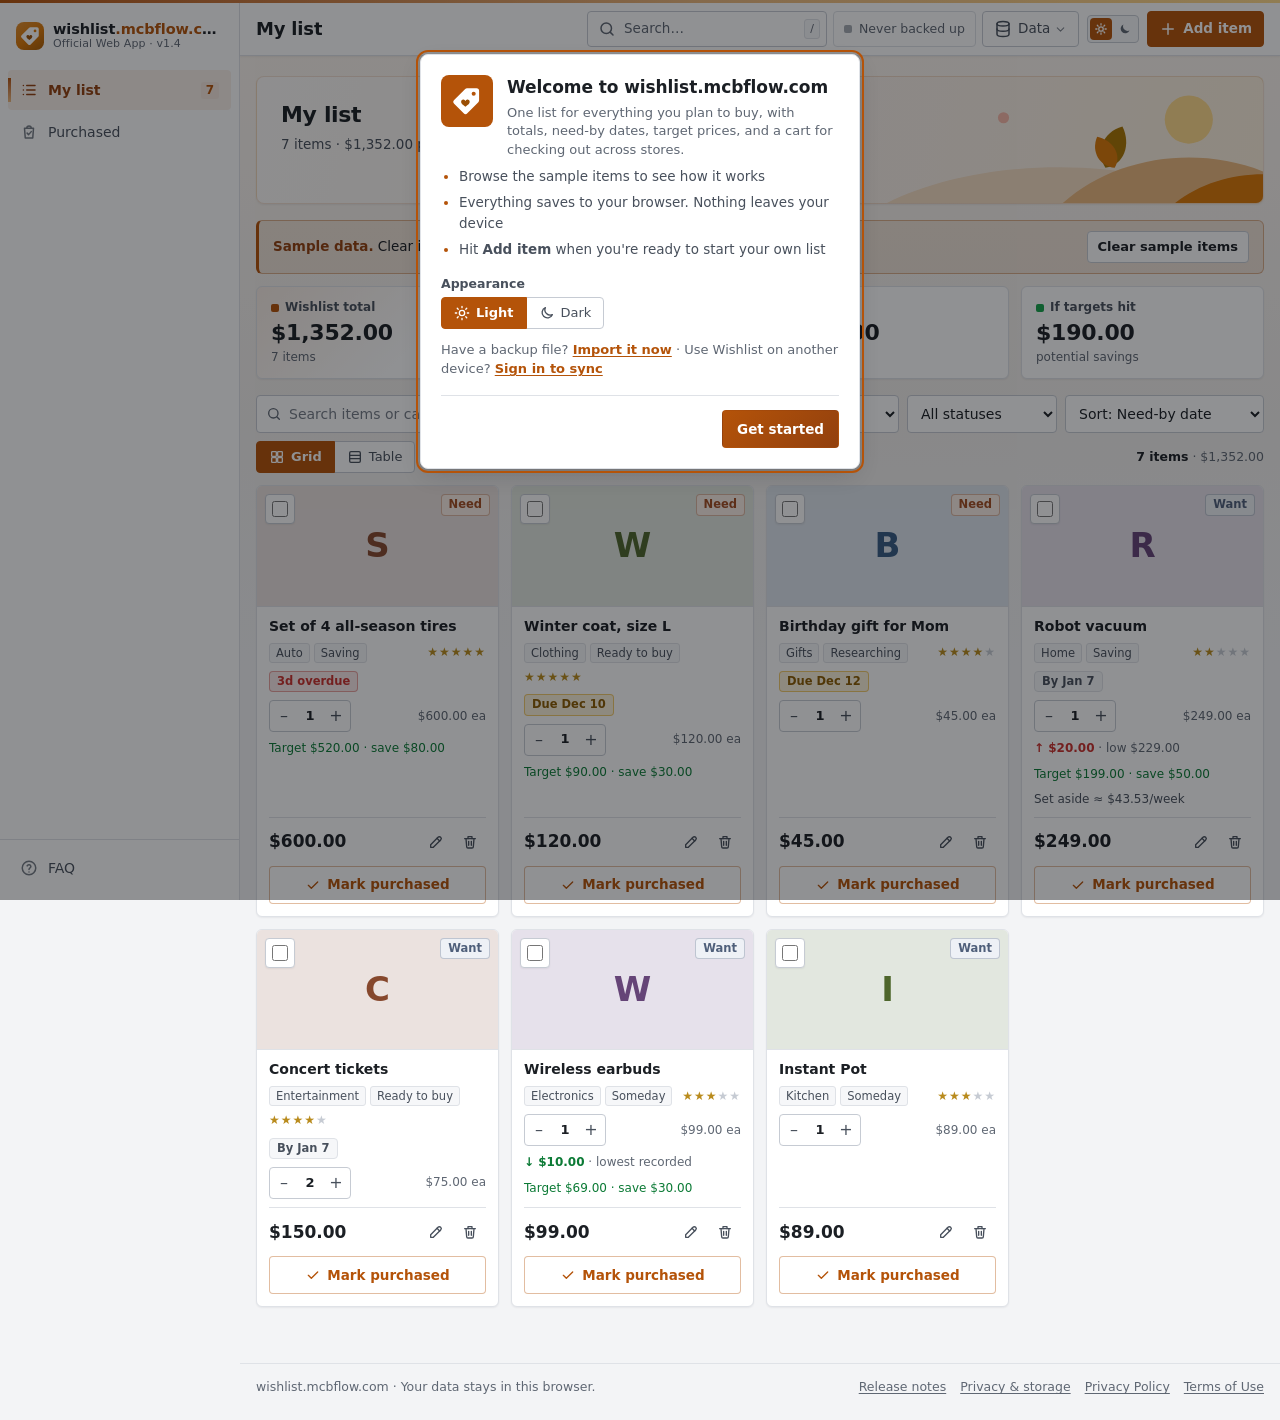
==== index.html @ 067685ab "Add files via upload" ====
<!DOCTYPE html>
<html lang="en" data-theme="light" data-app-short="Wishlist" data-app-domain="wishlist.mcbflow.com">
<head>
<meta charset="UTF-8">
<meta name="viewport" content="width=device-width, initial-scale=1.0, viewport-fit=cover">
<meta http-equiv="Content-Security-Policy" content="default-src 'none'; style-src 'self' 'unsafe-inline'; img-src 'self' data: blob:; script-src 'self' 'unsafe-inline'; base-uri 'none'; form-action 'none'; connect-src https://rxvcjdwmvxhwbdwncfhj.supabase.co; manifest-src 'self'; worker-src 'self';">
<title>Wishlist | My list</title>
<meta name="description" content="Free wishlist and shopping planner. Track needs and wants, target prices and need-by dates. No account, and your list stays in your browser.">
<link rel="canonical" href="https://wishlist.mcbflow.com/">
<meta property="og:type" content="website">
<meta property="og:site_name" content="wishlist.mcbflow.com">
<meta property="og:title" content="wishlist.mcbflow.com: free wishlist and shopping planner">
<meta property="og:description" content="Plan what you buy. Track needs and wants, target prices and need-by dates, then check out across stores. No account, and your list stays in your browser.">
<meta property="og:url" content="https://wishlist.mcbflow.com/">
<meta property="og:image" content="https://wishlist.mcbflow.com/og-image.png">
<meta property="og:image:width" content="1200">
<meta property="og:image:height" content="630">
<meta property="og:image:alt" content="wishlist.mcbflow.com: a wishlist and shopping planner that keeps your list in your browser">
<meta name="twitter:card" content="summary_large_image">
<meta name="twitter:title" content="wishlist.mcbflow.com: free wishlist and shopping planner">
<meta name="twitter:description" content="Track needs and wants, target prices and need-by dates. No account, and your list stays in your browser.">
<meta name="twitter:image" content="https://wishlist.mcbflow.com/og-image.png">
<link rel="manifest" href="manifest.json">
<link rel="icon" href="favicon.svg" type="image/svg+xml">
<link rel="icon" href="favicon.ico" sizes="any">
<link rel="apple-touch-icon" href="apple-touch-icon.png">
<meta name="theme-color" content="#d97706">
<meta name="application-name" content="Wishlist">
<meta name="apple-mobile-web-app-title" content="Wishlist">
<meta name="mobile-web-app-capable" content="yes">
<meta name="apple-mobile-web-app-capable" content="yes">
<script type="application/ld+json">
{"@context":"https://schema.org","@type":"WebApplication","name":"wishlist.mcbflow.com","alternateName":"Wishlist","url":"https://wishlist.mcbflow.com/","description":"Free wishlist and shopping planner. Track needs and wants, target prices and need-by dates. No account, and your list stays in your browser.","applicationCategory":"ShoppingApplication","operatingSystem":"Any (runs in a web browser)","browserRequirements":"Requires JavaScript","isAccessibleForFree":true,"offers":{"@type":"Offer","price":"0","priceCurrency":"USD"},"author":{"@type":"Person","name":"Matthew Broyer","url":"https://matthewbroyer.com/"}}
</script>
<script>
(function(){
  var t = null;
  try{ t = localStorage.getItem('wishlist.theme'); }catch(e){}
  document.documentElement.setAttribute('data-theme', t === 'dark' ? 'dark' : 'light');
})();
</script>
<style>
/* ---- theme: MB Suite "Utility" v1 tokens + Wishlist accent (Amber) ----
   --brand #D97706 is the app color (logo, icons, theme-color, art, share card, OG).
   --accent is the UI color for text/buttons. In light mode it's one step deeper (#B45309)
   because white on #D97706 is only 3.2:1; #B45309 is 5.0:1 (WCAG AA). */
:root{
  color-scheme:light;
  --font:"Segoe UI Variable Text","Segoe UI",system-ui,-apple-system,BlinkMacSystemFont,Roboto,"Helvetica Neue",Arial,sans-serif;
  --mono:ui-monospace,"Cascadia Mono",Consolas,"SF Mono",Menlo,monospace;
  --r:6px; --r-sm:4px; --r-lg:8px; --ctl:38px; --ctl-sm:32px; --ease:120ms ease;
  --fs-xs:11.5px; --fs-sm:12.5px; --fs:14px; --fs-h2:22px; --sp-4:16px;
  --page-max:1280px; --gutter:16px; --scrim:rgba(10,12,16,.45);
  --bg:#f3f4f6; --surface:#ffffff; --surface-2:#f6f7f9; --surface-3:#eceef2; --ink:#1b1f24; --ink-2:#48505c; --muted:#5f6773;
  --grid:rgba(20,24,31,.07); --axis:rgba(20,24,31,.24); --border:#dfe2e7; --border-strong:#c6cbd3;
  --brand:#D97706;
  --accent:#b45309; --accent-hover:#92400e; --accent-ink:#ffffff; --accent-soft:rgba(180,83,9,.09); --accent-line:rgba(180,83,9,.38);
  --accent-grad:var(--accent); --accent-2:#f59e0b;
  --s1:#d97706; --s2:#3b6ea8; --s3:#f0b35e; --s4:#6b7684; --s5:#e87ba4; --s6:#008300; --s7:#4a3aa7; --s8:#e34948;
  --seq-track:#e6e9ee; --seq-fill:var(--accent); --done-fill:var(--good);
  --good:#16a34a; --good-ink:#0b7a35; --warn:#e5a100; --warn-ink:#8a5a00; --serious:#ec835a; --crit:#c9302c;
  --shadow:0 1px 2px rgba(20,24,31,.06);
  --shadow-pop:0 8px 24px -6px rgba(20,24,31,.22),0 1px 3px rgba(20,24,31,.08);
  --mesh1:transparent; --mesh2:transparent; --glowp:0%;
  --area-top:.14; --area-bot:0; --bar-bot:1; --hover-band:rgba(20,24,31,.045);
  --need:#a24d22; --need-soft:#fbeee6; --want:#4f5f7a; --want-soft:#eef1f6; --star:#b98b1d; --toast-link:#fbbf24;
}
@media (prefers-color-scheme:dark){
  :root:where(:not([data-theme="light"])){
    color-scheme:dark;
    --bg:#16181c; --surface:#1e2126; --surface-2:#25292f; --surface-3:#2d3238; --ink:#e9ecf0; --ink-2:#b4bbc5; --muted:#8e97a3;
    --grid:rgba(255,255,255,.07); --axis:rgba(255,255,255,.2); --border:#30353c; --border-strong:#434a53;
    --accent:#f59e0b; --accent-hover:#fbbf24; --accent-ink:#1a1000; --accent-soft:rgba(245,158,11,.13); --accent-line:rgba(245,158,11,.45);
    --accent-grad:var(--accent); --accent-2:#fbbf24;
    --s1:#f59e0b; --s2:#6ea0d8; --s3:#fcd98a; --s4:#8a94a1; --s5:#d55181; --s6:#008300; --s7:#9085e9; --s8:#e66767;
    --seq-track:#2f343b; --seq-fill:var(--accent); --done-fill:var(--good);
    --good:#22c55e; --good-ink:#4ade80; --warn:#f0b429; --warn-ink:#f5c95c; --crit:#ff6b6b;
    --shadow:0 1px 2px rgba(0,0,0,.3);
    --shadow-pop:0 10px 28px -6px rgba(0,0,0,.6),0 0 0 1px rgba(255,255,255,.03); --scrim:rgba(0,0,0,.6);
    --area-top:.2; --area-bot:0; --bar-bot:1; --hover-band:rgba(255,255,255,.05);
    --need:#e08a5c; --need-soft:#3a2a20; --want:#a3b1c6; --want-soft:#27303c; --star:#e0b559; --toast-link:#b45309;
  }
}
:root[data-theme="dark"]{
  color-scheme:dark;
  --bg:#16181c; --surface:#1e2126; --surface-2:#25292f; --surface-3:#2d3238; --ink:#e9ecf0; --ink-2:#b4bbc5; --muted:#8e97a3;
  --grid:rgba(255,255,255,.07); --axis:rgba(255,255,255,.2); --border:#30353c; --border-strong:#434a53;
  --accent:#f59e0b; --accent-hover:#fbbf24; --accent-ink:#1a1000; --accent-soft:rgba(245,158,11,.13); --accent-line:rgba(245,158,11,.45);
  --accent-grad:var(--accent); --accent-2:#fbbf24;
  --s1:#f59e0b; --s2:#6ea0d8; --s3:#fcd98a; --s4:#8a94a1; --s5:#d55181; --s6:#008300; --s7:#9085e9; --s8:#e66767;
  --seq-track:#2f343b; --seq-fill:var(--accent); --done-fill:var(--good);
  --good:#22c55e; --good-ink:#4ade80; --warn:#f0b429; --warn-ink:#f5c95c; --crit:#ff6b6b;
  --shadow:0 1px 2px rgba(0,0,0,.3);
  --shadow-pop:0 10px 28px -6px rgba(0,0,0,.6),0 0 0 1px rgba(255,255,255,.03); --scrim:rgba(0,0,0,.6);
  --area-top:.2; --area-bot:0; --bar-bot:1; --hover-band:rgba(255,255,255,.05);
  --need:#e08a5c; --need-soft:#3a2a20; --want:#a3b1c6; --want-soft:#27303c; --star:#e0b559; --toast-link:#b45309;
}

*,*::before,*::after{box-sizing:border-box}
html{-webkit-text-size-adjust:100%}
body{margin:0;color:var(--ink);background:var(--bg);font-family:var(--font);font-size:14px;line-height:1.45}
h1,h2,h3,h4{margin:0;color:var(--ink);font-weight:600;letter-spacing:-.005em}
p{margin:0}
a{color:var(--accent)}
button,input,select,textarea{font:inherit;color:inherit}
button{cursor:pointer}
[hidden]{display:none!important}
.wrap{max-width:var(--page-max);margin-inline:auto;padding-inline:var(--gutter)}
.money,.num{font-variant-numeric:tabular-nums}
svg.i{width:16px;height:16px;flex-shrink:0;fill:none;stroke:currentColor;stroke-width:2;stroke-linecap:round;stroke-linejoin:round;vertical-align:middle}
.sr-only{position:absolute!important;width:1px;height:1px;overflow:hidden;clip:rect(0 0 0 0);white-space:nowrap}
:focus-visible{outline:2px solid var(--accent);outline-offset:2px}
.skip{position:fixed;top:-60px;left:10px;z-index:100;background:var(--accent);color:var(--accent-ink);padding:10px 14px;font-weight:600;text-decoration:none;transition:top var(--ease);border-radius:var(--r-sm)}
.skip:focus{top:10px}
kbd{font-family:var(--font);font-size:11px;font-weight:600;line-height:1;padding:3px 5px;border:1px solid var(--border-strong);border-bottom-width:2px;background:var(--surface-2);color:var(--ink-2);border-radius:3px}
.linkbtn{background:none;border:0;padding:0;color:var(--accent);font-weight:600;text-decoration:underline;text-underline-offset:2px;font-size:inherit}
.linkbtn:hover{color:var(--accent-hover)}

/* header + tab row moved to the MB Suite v3 sidebar / page bar (see the mb-suite-sidebar block below) */
.count{display:inline-block;min-width:18px;padding:0 5px;border-radius:3px;background:var(--surface-3);color:var(--ink-2);font-size:11px;font-weight:600;line-height:17px;text-align:center;font-variant-numeric:tabular-nums}
.count:empty{display:none}
.side-nav [aria-current="page"] .count{background:color-mix(in srgb,var(--accent) 14%,var(--surface));color:var(--accent)}
.actions{display:flex;align-items:center;margin-left:auto;align-self:center;gap:6px}
.btn{display:inline-flex;align-items:center;justify-content:center;gap:6px;white-space:nowrap;text-decoration:none;line-height:1.2;cursor:pointer;border-radius:var(--r-sm);min-height:var(--ctl);padding:0 14px;font-weight:550;font-size:13.5px;background:var(--surface);border:1px solid var(--border-strong);color:var(--ink);box-shadow:none;transition:background-color var(--ease),border-color var(--ease),color var(--ease)}
.btn:hover{background:var(--surface-2);border-color:color-mix(in srgb,var(--ink) 30%,var(--border-strong))}
.btn:active{background:var(--surface-3)}
.btn.sm{min-height:var(--ctl-sm);padding:0 10px;font-size:13px}
.btn.primary{background:var(--accent);border-color:var(--accent);color:var(--accent-ink);font-weight:600}
.btn.primary:hover{background:var(--accent-hover);border-color:var(--accent-hover)}
.btn.danger{color:var(--crit);border-color:color-mix(in srgb,var(--crit) 45%,var(--border-strong));background:var(--surface)}
.btn.danger:hover{background:color-mix(in srgb,var(--crit) 8%,var(--surface));border-color:var(--crit)}
.btn.ghost,.btn.ghost.danger{background:none;border-color:transparent}
.btn.ghost:hover{background:var(--surface-2);border-color:transparent}
.btn.icon{width:var(--ctl-sm);padding:0}
.btn.buy{color:var(--accent);border-color:var(--accent-line);background:var(--surface)}
.btn.buy:hover{background:var(--accent-soft);border-color:var(--accent)}
.btn:disabled,.btn:disabled:hover{opacity:1;background:var(--surface-2);border-color:var(--border);color:var(--muted);cursor:not-allowed}
.actions .btn,.actions .lvlchip{min-height:var(--ctl-sm)}
.page-bar .actions .tb-chip{min-height:var(--tb-h,36px)}   /* backup chip matches the 36px bar controls */
.bk-chip{display:inline-flex;align-items:center;gap:6px;min-height:var(--ctl-sm);padding:0 10px;border:1px solid var(--border);border-radius:var(--r-sm);background:var(--surface-2);color:var(--ink-2);font-size:12px;font-weight:550;white-space:nowrap;transition:background-color var(--ease),border-color var(--ease),color var(--ease)}
.bk-chip svg.i{width:14px;height:14px}
.bk-chip:hover{border-color:var(--border-strong);color:var(--ink)}
.bk-chip.warn{background:color-mix(in srgb,var(--warn) 14%,var(--surface));border-color:color-mix(in srgb,var(--warn) 55%,transparent);color:var(--warn-ink)}
.menu-wrap{position:relative}
/* Data button: styled by mb-suite-topbar.css; the dot only shows when the backup is stale (JS toggles .stale) */
#menuToggle:not(.stale) .tb-dot{display:none}

/* theme switch: styled by mb-suite-topbar.css (v3.2 standard) */

.dm-panel{position:absolute;right:0;top:calc(100% + 6px);z-index:70;width:330px;max-width:calc(100vw - 24px);background:var(--surface);border:1px solid var(--border-strong);border-radius:var(--r);box-shadow:var(--shadow-pop);padding:4px}
.dm-item{display:flex;align-items:center;gap:10px;width:100%;text-align:left;background:none;border:0;color:var(--ink);font-size:13.5px;border-radius:var(--r-sm);min-height:48px;padding:8px 12px}
.dm-item:hover,.dm-item:focus-visible{background:var(--surface-2)}
.dm-item > svg.i{color:var(--ink-2)}
.dm-t{display:flex;flex-direction:column;flex:1;min-width:0;line-height:1.3}
.dm-t b{font-weight:600}
.dm-t small{font-size:12px;color:var(--muted);overflow-wrap:anywhere}
.dm-item.primary{background:var(--accent);color:var(--accent-ink)}
.dm-item.primary > svg.i,.dm-item.primary .dm-t small{color:inherit}
.dm-item.primary .dm-t small{opacity:.85}
.dm-item.primary:hover,.dm-item.primary:focus-visible{background:var(--accent-hover)}
.dm-item.primary kbd{background:transparent;color:inherit;border-color:color-mix(in srgb,var(--accent-ink) 45%,transparent)}
.dm-item.danger,.dm-item.danger > svg.i{color:var(--crit)}
.dm-item.danger:hover{background:color-mix(in srgb,var(--crit) 8%,var(--surface))}
.dm-sep{height:1px;background:var(--border);margin:4px 6px}
.dm-foot{border-top:1px solid var(--border);margin-top:4px;padding:10px 12px 8px;font-size:12px;color:var(--muted);display:flex;flex-direction:column;gap:4px;line-height:1.4}
.dm-foot b{color:var(--ink-2);font-weight:600}
.dm-foot .st-warn{color:var(--warn-ink);font-weight:600}

main.wrap{min-height:60vh;padding-top:20px;padding-bottom:48px}
.page-h{display:flex;flex-wrap:wrap;gap:10px 16px;justify-content:space-between;margin-bottom:14px;align-items:flex-end}
.page-h h2{font-size:22px;font-weight:650;letter-spacing:-.015em}
.page-h p{color:var(--muted);margin-top:2px;font-size:13.5px}
.ph-actions{display:flex;gap:8px;flex-wrap:wrap}
.banner{display:flex;align-items:center;justify-content:space-between;gap:12px;margin-bottom:12px;font-size:13.5px;flex-wrap:wrap;background:var(--accent-soft);border:1px solid var(--accent-line);border-left:3px solid var(--accent);border-radius:var(--r);padding:10px 14px}
.banner strong{color:var(--accent)}
.stats{display:grid;grid-template-columns:repeat(4,minmax(0,1fr));margin-bottom:16px;gap:12px}
.card{border-radius:var(--r);background:var(--surface);border:1px solid var(--border);box-shadow:var(--shadow);padding:16px}
.card.tile{padding:12px 14px}
.card.tile:hover{border-color:var(--border-strong)}
.tile .lbl{display:flex;align-items:center;gap:6px;font-size:12px;font-weight:600;color:var(--ink-2)}
.tile .lbl i{width:8px;height:8px;border-radius:2px;background:var(--c,var(--accent));flex-shrink:0}
.tile .val{font-variant-numeric:tabular-nums;line-height:1.2;font-size:22px;font-weight:650;letter-spacing:-.01em;margin-top:4px}
.tile .note{color:var(--muted);margin-top:2px;font-size:12px}

.toolbar{display:flex;flex-wrap:wrap;gap:8px;align-items:center;margin-bottom:12px}
.toolbar .search{position:relative;flex:1 1 220px;min-width:180px}
.toolbar .search svg.i{position:absolute;left:10px;top:50%;transform:translateY(-50%);color:var(--muted);pointer-events:none}
.toolbar .search input{width:100%;padding-left:32px}
.segv{display:inline-flex}
.segv .chip{display:inline-flex;align-items:center;gap:6px;border-radius:0;margin-left:-1px;min-height:var(--ctl);border-radius:var(--r-sm);min-height:var(--ctl-sm);padding:0 12px;font-size:13px;font-weight:500;background:var(--surface);border:1px solid var(--border-strong);color:var(--ink-2)}
.segv .chip:first-child{border-radius:var(--r-sm) 0 0 var(--r-sm);margin-left:0}
.segv .chip:last-child{border-radius:0 var(--r-sm) var(--r-sm) 0}
.segv .chip[aria-pressed="true"]{position:relative;z-index:1;background:var(--accent);border-color:var(--accent);color:var(--accent-ink);font-weight:600}
.chip:hover{border-color:var(--accent);color:var(--ink);background:var(--surface-2)}
.tb-meta{font-size:12.5px;color:var(--muted);white-space:nowrap;margin-left:auto}
.tb-meta b{color:var(--ink);font-weight:600}

input[type=text],input[type=number],input[type=date],input[type=month],input[type=search],input[type=url],select,textarea{
  background:var(--surface);border:1px solid var(--border-strong);border-radius:var(--r-sm);padding:6px 9px;font-size:14px;font-weight:400;color:var(--ink);box-shadow:none;min-height:var(--ctl);width:100%
}
input:hover:not(:focus):not(:disabled),select:hover:not(:focus):not(:disabled),textarea:hover:not(:focus){border-color:color-mix(in srgb,var(--ink) 35%,var(--border-strong))}
input:focus,select:focus,textarea:focus{outline:none!important;border-color:var(--accent)!important;box-shadow:0 0 0 1px var(--accent)}
input::placeholder,textarea::placeholder{color:var(--muted);opacity:.85}
textarea{resize:vertical;min-height:60px;line-height:1.4}

.wgrid{display:grid;grid-template-columns:repeat(auto-fill,minmax(224px,1fr));gap:12px}
.wcard{position:relative;display:flex;flex-direction:column;background:var(--surface);border:1px solid var(--border);border-radius:var(--r);box-shadow:var(--shadow);overflow:hidden;transition:border-color var(--ease),box-shadow var(--ease)}
.wcard:hover{border-color:var(--border-strong)}
.wcard.sel{border-color:var(--accent);box-shadow:0 0 0 1px var(--accent)}
.wcard .thumb{position:relative;aspect-ratio:2/1;background:var(--surface-2);border-bottom:1px solid var(--border);overflow:hidden}
.thumb img,.th-sm img{width:100%;height:100%;object-fit:cover;display:block}
.letter{width:100%;height:100%;display:flex;align-items:center;justify-content:center;font-weight:650;font-size:34px;background:color-mix(in srgb,var(--cc,#6b7684) 13%,var(--surface-2));color:color-mix(in srgb,var(--cc,#6b7684) 78%,var(--ink))}
.selbox{position:absolute;top:8px;left:8px;z-index:2;width:30px;height:30px;display:grid;place-items:center;background:var(--surface);border:1px solid var(--border-strong);border-radius:var(--r-sm);box-shadow:var(--shadow);cursor:pointer}
.selbox input,.datatable input[type=checkbox]{margin:0;width:16px;height:16px;cursor:pointer;accent-color:var(--accent)}
.wcard .pflag{position:absolute;top:8px;right:8px}
.pill{display:inline-flex;align-items:center;gap:4px;border:1px solid var(--border);color:var(--ink-2);white-space:nowrap;line-height:1.35;border-radius:var(--r-sm);font-size:11.5px;font-weight:550;padding:2px 7px;background:var(--surface-2)}
.pill.need{background:var(--need-soft);color:var(--need);border-color:color-mix(in srgb,var(--need) 35%,transparent);font-weight:650}
.pill.want{background:var(--want-soft);color:var(--want);border-color:color-mix(in srgb,var(--want) 30%,transparent);font-weight:650}
.pill.overdue{background:color-mix(in srgb,var(--crit) 11%,var(--surface));color:var(--crit);border-color:color-mix(in srgb,var(--crit) 40%,transparent)}
.pill.soon{background:color-mix(in srgb,var(--warn) 15%,var(--surface));color:var(--warn-ink);border-color:color-mix(in srgb,var(--warn) 50%,transparent)}
.pill.normal{background:var(--surface-2);color:var(--ink-2)}
.tag{display:inline-block;font-size:11.5px;color:var(--ink-2);background:var(--surface-2);border:1px solid var(--border);border-radius:3px;padding:0 6px;line-height:18px;white-space:nowrap;max-width:100%;overflow:hidden;text-overflow:ellipsis}
.wcard .body{padding:10px 12px 12px;display:flex;flex-direction:column;gap:8px;flex:1}
.wcard .name{font-weight:600;font-size:14px;line-height:1.3;display:-webkit-box;-webkit-line-clamp:2;-webkit-box-orient:vertical;overflow:hidden}
.meta-row{display:flex;align-items:center;justify-content:space-between;gap:6px;flex-wrap:wrap}
.tags{display:flex;gap:4px;flex-wrap:wrap;min-width:0}
.stars{color:var(--star);font-size:12px;letter-spacing:1px;white-space:nowrap}
.stars .off{color:var(--border-strong)}
.qty{display:inline-flex;align-items:center;border:1px solid var(--border-strong);border-radius:var(--r-sm);height:var(--ctl-sm);background:var(--surface)}
.qty button{width:28px;height:100%;background:none;border:0;color:var(--ink-2);font-size:16px;line-height:1;transition:background-color var(--ease)}
.qty button:first-child{border-radius:var(--r-sm) 0 0 var(--r-sm)}
.qty button:last-child{border-radius:0 var(--r-sm) var(--r-sm) 0}
.qty button:hover{background:var(--surface-2);color:var(--ink)}
.qty .n{min-width:24px;text-align:center;font-size:13px;font-weight:600;font-variant-numeric:tabular-nums}
.unit{font-size:12px;color:var(--muted);font-variant-numeric:tabular-nums}
.price-row{display:flex;align-items:center;justify-content:space-between;gap:8px;margin-top:auto;padding-top:8px;border-top:1px solid var(--border)}
.price-row .total{font-size:17px;font-weight:650;font-variant-numeric:tabular-nums}
.card-actions .btn{width:100%}
.ib{display:inline-grid;place-items:center;width:var(--ctl-sm);height:var(--ctl-sm);border:1px solid transparent;border-radius:var(--r-sm);background:none;color:var(--ink-2);transition:background-color var(--ease),color var(--ease)}
.ib:hover{background:var(--surface-2);color:var(--ink)}
.ib.danger:hover{background:color-mix(in srgb,var(--crit) 10%,transparent);color:var(--crit)}
.rowact{display:flex;gap:2px;justify-content:flex-end;align-items:center}
.target-note{font-size:12px;color:var(--good-ink)}

.tablewrap{background:var(--surface);border:1px solid var(--border);border-radius:var(--r);box-shadow:var(--shadow);overflow-x:auto;border-top:1px solid var(--border)}
table.datatable{width:100%;border-collapse:collapse;font-size:13px}
.datatable th{text-align:left;color:var(--ink-2);white-space:nowrap;font-size:12px;font-weight:600;background:var(--surface-2);border-bottom:1px solid var(--border-strong);padding:6px 8px}
.datatable td{border-top:1px solid var(--border);vertical-align:middle;padding:5px 8px}
.datatable th.r,.datatable td.r{text-align:right}
.datatable th.c,.datatable td.c{text-align:center;width:40px}
.datatable td.money{font-weight:600;white-space:nowrap}
.datatable tr.sel td{background:var(--accent-soft)}
.datatable tbody tr:hover td{background:var(--hover-band)}
.datatable tfoot td{background:var(--surface-2);font-weight:600;border-top:1px solid var(--border-strong);padding:8px}
.it{display:flex;align-items:center;gap:10px;min-width:0}
.th-sm{width:40px;height:40px;border-radius:var(--r-sm);overflow:hidden;flex-shrink:0;border:1px solid var(--border);background:var(--surface-2)}
.th-sm .letter{font-size:16px}
.it .nm{font-weight:600;overflow-wrap:anywhere;line-height:1.3}
.it .sub{display:flex;flex-wrap:wrap;align-items:center;gap:4px 6px;margin-top:3px;font-size:12px;color:var(--muted)}
.m-only{display:none!important}
.skeleton-card{height:300px;background:var(--surface);border:1px solid var(--border);border-radius:var(--r)}
.empty-state{text-align:center;padding:36px 16px;border:1px dashed var(--border-strong);border-radius:var(--r);color:var(--ink-2);background:var(--surface);box-shadow:none}
.empty-state h3{font-size:15px;font-weight:600;margin-bottom:4px}
.empty-state p{color:var(--muted);max-width:460px;margin:0 auto;font-size:13.5px}
.es-act{display:flex;gap:8px;justify-content:center;margin-top:14px;flex-wrap:wrap}

.cartbar{position:fixed;left:50%;transform:translateX(-50%);bottom:calc(16px + env(safe-area-inset-bottom,0px));width:min(760px,calc(100% - 24px));z-index:40;display:flex;align-items:center;gap:12px;flex-wrap:wrap;padding:10px 12px 10px 16px;background:var(--surface);border:1px solid var(--border-strong);border-left:3px solid var(--accent);border-radius:var(--r);box-shadow:var(--shadow-pop)}
.cart-sum{display:flex;align-items:center;gap:12px;margin-right:auto;min-width:0}
.cartbar .cart-info{color:var(--ink-2);font-size:13px;display:flex;align-items:center;gap:8px;white-space:nowrap}
.cartbar .cart-info svg.i{color:var(--accent)}
.cartbar .cart-total{font-size:17px;font-weight:650;font-variant-numeric:tabular-nums}
body.has-cart main.wrap{padding-bottom:110px}

.modal-overlay{position:fixed;inset:0;z-index:80;display:flex;align-items:flex-start;justify-content:center;padding:6vh 16px 24px;overflow-y:auto;background:rgba(10,12,16,.45)}
.modal{width:100%;max-width:560px;background:var(--surface);border:1px solid var(--border);border-radius:8px;box-shadow:var(--shadow-pop);padding:20px}
.modal.sm{max-width:400px}
.modal h2{font-size:17px;font-weight:650}
.modal-sub{color:var(--muted);font-size:13px;margin:4px 0 14px}
.modal-actions{display:flex;justify-content:space-between;align-items:center;gap:8px;margin-top:16px;padding-top:14px;border-top:1px solid var(--border)}
.modal-actions .right{display:flex;gap:8px;margin-left:auto}
.field{display:flex;flex-direction:column;gap:4px;margin:0 0 12px;font-size:12.5px;font-weight:550;color:var(--ink-2)}
fieldset.field{border:0;padding:0;min-width:0}
.field legend{padding:0;margin-bottom:4px;float:left;width:100%}
.field legend + *{clear:both}
.field-row{display:grid;grid-template-columns:1fr 1fr;gap:0 12px}
.hint{font-size:12px;color:var(--muted);font-weight:400}
.segmented{display:flex}
.segmented button{flex:1;min-height:var(--ctl);background:var(--surface);border:1px solid var(--border-strong);margin-left:-1px;color:var(--ink-2);font-weight:600;font-size:13.5px;transition:background-color var(--ease),color var(--ease)}
.segmented button:first-child{margin-left:0;border-radius:var(--r-sm) 0 0 var(--r-sm)}
.segmented button:last-child{border-radius:0 var(--r-sm) var(--r-sm) 0}
.segmented button:hover{background:var(--surface-2);color:var(--ink)}
.segmented button.active{position:relative;z-index:1}
.segmented button.active.need{background:var(--need-soft);color:var(--need);border-color:var(--need)}
.segmented button.active.want{background:var(--want-soft);color:var(--want);border-color:var(--want)}
.star-picker{display:flex;gap:2px}
.star-picker button{background:none;border:1px solid transparent;border-radius:var(--r-sm);font-size:20px;line-height:1;width:36px;height:36px;color:var(--border-strong);transition:color var(--ease),background-color var(--ease)}
.star-picker button:hover{color:var(--star);background:var(--surface-2)}
.star-picker button.filled{color:var(--star)}
.image-picker{display:flex;align-items:center;gap:10px;flex-wrap:wrap}
.image-preview{width:56px;height:56px;border-radius:var(--r-sm);background:var(--surface-2);border:1px solid var(--border);flex-shrink:0;display:flex;align-items:center;justify-content:center;overflow:hidden;color:var(--muted)}
.image-preview img{width:100%;height:100%;object-fit:cover}
.more-details-toggle{display:flex;align-items:center;gap:6px;width:100%;background:none;border:0;border-top:1px solid var(--border);padding:12px 0 8px;margin-top:2px;font-size:13.5px;font-weight:600;color:var(--accent);text-align:left}
.more-details-toggle:hover{color:var(--accent-hover)}
.more-details-toggle svg.i{transition:transform var(--ease)}
.more-details-toggle[aria-expanded="true"] svg.i{transform:rotate(180deg)}
.more-details-hint{color:var(--muted);font-weight:400;font-size:12.5px}
.checkout-progress-bar{height:8px;border-radius:2px;background:var(--seq-track);overflow:hidden;margin:0 0 12px}
.checkout-progress-fill{height:100%;width:0;background:var(--accent);border-radius:2px}
.checkout-list{display:flex;flex-direction:column;gap:6px;max-height:50vh;overflow-y:auto}
.checkout-row{display:flex;align-items:center;gap:10px;border:1px solid var(--border);border-radius:var(--r-sm);padding:8px 10px}
.checkout-row .name{flex:1;font-size:13.5px;font-weight:600;min-width:0;overflow-wrap:anywhere}
.checkout-row .price{font-size:13px;color:var(--ink-2)}
.checkout-row.done{background:var(--surface-2)}
.checkout-row.done .name{color:var(--muted);text-decoration:line-through}
.checkout-row .ok{display:none;color:var(--good-ink);font-size:12.5px;font-weight:600;align-items:center;gap:4px}
.checkout-row.done .ok{display:inline-flex}
.checkout-row.done .btn{display:none}

.toast{position:fixed;left:50%;transform:translateX(-50%);bottom:calc(20px + env(safe-area-inset-bottom,0px));z-index:90;display:flex;align-items:center;gap:12px;padding:10px 14px;color:var(--bg);font-size:13.5px;max-width:calc(100% - 24px);border-radius:var(--r);background:var(--ink);box-shadow:var(--shadow-pop)}
body.has-cart .toast{bottom:calc(92px + env(safe-area-inset-bottom,0px))}
.toast button{background:none;border:0;color:var(--toast-link);font-weight:700;padding:4px 6px;border-radius:var(--r-sm)}
.totop{position:fixed;right:16px;bottom:calc(20px + env(safe-area-inset-bottom,0px));z-index:30;display:grid;place-items:center;border:1px solid var(--border);color:var(--ink-2);opacity:0;visibility:hidden;border-radius:var(--r);width:40px;height:40px;background:var(--surface);box-shadow:var(--shadow-pop);transition:opacity var(--ease),visibility var(--ease)}
.totop.visible{opacity:1;visibility:visible}
.totop:hover{background:var(--surface-2);color:var(--ink);border-color:var(--border-strong)}
body.has-cart .totop{bottom:calc(92px + env(safe-area-inset-bottom,0px))}
.notice{position:fixed;left:16px;bottom:calc(16px + env(safe-area-inset-bottom,0px));z-index:60;border:1px solid var(--border-strong);display:flex;flex-direction:column;gap:0;border-radius:var(--r);background:var(--surface);box-shadow:var(--shadow-pop);padding:14px 16px;max-width:380px}
.notice b{font-size:13.5px}
.notice p{font-size:13px;margin:4px 0 10px}
.notice .actions{margin:0;align-self:flex-end}

.faq-list{background:var(--surface);border:1px solid var(--border);border-radius:var(--r);box-shadow:var(--shadow);padding:0 16px}
.faq-item + .faq-item{border-top:1px solid var(--border)}
.faq-q{width:100%;display:flex;align-items:center;justify-content:space-between;gap:12px;background:none;border:0;text-align:left;font-weight:600;color:var(--ink);font-size:14px;padding:12px 0}
.faq-q:hover{color:var(--accent)}
.faq-q .chev{color:var(--muted);flex-shrink:0;transition:transform var(--ease)}
.faq-item.open .faq-q .chev{transform:rotate(180deg)}
.faq-answer{display:none}
.faq-item.open .faq-answer{display:block}
.faq-answer p{padding:0 0 14px;color:var(--ink-2);font-size:13.5px;line-height:1.55;max-width:760px}

.search-modal{max-width:520px}
.search-modal .search input{width:100%;padding-left:32px}
.search-modal .search{position:relative}
.search-modal .search svg.i{position:absolute;left:10px;top:50%;transform:translateY(-50%);color:var(--muted)}
.search-results{margin-top:10px;max-height:50vh;overflow-y:auto;display:flex;flex-direction:column;gap:2px}
.search-group-label{font-size:11.5px;font-weight:600;text-transform:uppercase;letter-spacing:.06em;color:var(--muted);margin:10px 2px 4px}
.search-result{display:flex;align-items:center;gap:8px;width:100%;text-align:left;background:none;border:0;border-radius:var(--r-sm);padding:8px 10px;font-size:13.5px;color:var(--ink)}
.search-result:hover,.search-result:focus-visible{background:var(--surface-2)}
.release-list,.legal-text{max-height:60vh;overflow-y:auto;margin:10px 0 0;padding-right:4px}
.release-list{display:flex;flex-direction:column;gap:16px}
.release-entry .rel-head{display:flex;align-items:center;gap:8px;margin-bottom:6px}
.release-entry .rel-version{font-weight:650;font-variant-numeric:tabular-nums}
.release-entry .rel-date{color:var(--muted);font-size:12.5px}
.release-entry ul,.legal-text ul{margin:0;padding-left:18px;font-size:13.5px;color:var(--ink-2);line-height:1.55}
.release-entry li + li{margin-top:2px}
.legal-text{font-size:13.5px;line-height:1.6;color:var(--ink)}
.legal-text h3{margin:16px 0 4px;font-size:14px}
.legal-text h3:first-child{margin-top:0}
.legal-text p{margin:0 0 8px}
.legal-text ul{margin:0 0 10px}
.legal-text code{font-family:var(--mono);font-size:12.5px;background:var(--surface-2);border:1px solid var(--border);border-radius:3px;padding:0 4px}
.legal-updated{color:var(--muted);font-size:12.5px;margin-bottom:12px!important}

.ob-head{display:flex;gap:14px;align-items:flex-start;margin-bottom:6px}
.logo.lg{width:52px;height:52px;border-radius:8px;background:var(--accent);color:#fff;display:grid;place-items:center;flex-shrink:0}
.logo.lg svg.i,.logo.lg .logo-mark{width:28px;height:28px}
.onboarding-list{margin:6px 0 16px;padding-left:18px;display:flex;flex-direction:column;gap:6px;font-size:13.5px;color:var(--ink-2);line-height:1.5}
.onboarding-list li::marker{color:var(--accent)}

.site-footer{display:flex;flex-wrap:wrap;gap:8px 16px;justify-content:space-between;align-items:center;max-width:var(--page-max);margin:8px auto 0;border-top:1px solid var(--border);padding:14px var(--gutter) 24px;color:var(--muted);font-size:12.5px}
.site-footer .footer-links{display:flex;flex-wrap:wrap;gap:4px 14px}
.site-footer button{background:none;border:0;padding:0;color:var(--muted);text-decoration:underline;text-underline-offset:2px;font-size:inherit}
.site-footer button:hover{color:var(--ink)}

.bnav,.bn-sheet{display:none}

/* ---- v1.8 ---- */
.pill.cool{background:color-mix(in srgb,var(--s2) 12%,var(--surface));color:var(--s2);border-color:color-mix(in srgb,var(--s2) 40%,transparent)}
.pill.review{background:var(--surface-2);color:var(--ink-2);border-style:dashed}
.price-trend{font-size:12px;color:var(--muted);font-variant-numeric:tabular-nums}
.price-trend .down{color:var(--good-ink);font-weight:600}
.price-trend .up{color:var(--crit);font-weight:600}
.plan-note{font-size:12px;color:var(--ink-2)}
.cart-btns{display:flex;gap:6px;align-items:center}
.cmp-wrap{overflow-x:auto;max-height:62vh;margin-top:6px}
.cmp{border-collapse:collapse;font-size:13px;width:100%;min-width:420px}
.cmp th,.cmp td{border-top:1px solid var(--border);padding:7px 8px;text-align:left;vertical-align:top}
.cmp thead th{border-top:0;font-weight:650;color:var(--ink);min-width:130px}
.cmp tbody th{color:var(--ink-2);font-weight:600;white-space:nowrap;font-size:12px;width:1%}
.cmp td.best{background:color-mix(in srgb,var(--good) 10%,var(--surface));font-weight:650;color:var(--good-ink)}
.cmp .th-sm{width:56px;height:56px;margin-bottom:6px}
.pause-list{margin:4px 0 14px;padding-left:18px;font-size:13.5px;color:var(--ink-2);line-height:1.6}
.pause-opts{display:grid;grid-template-columns:repeat(3,1fr);gap:8px}
.review-card{border:1px solid var(--border);border-radius:var(--r);padding:12px;display:flex;gap:12px;align-items:center}
.review-card .th-sm{width:56px;height:56px}
.review-card .nm{font-weight:650}
.review-btns{display:flex;flex-wrap:wrap;gap:8px;margin-top:14px}
.review-btns .btn{flex:1}
.map-grid{display:grid;grid-template-columns:auto 1fr;gap:8px 12px;align-items:center;font-size:13px;margin:6px 0 10px}
.map-grid label{font-weight:600;color:var(--ink-2)}
.map-sample{font-size:12px;color:var(--muted);background:var(--surface-2);border:1px solid var(--border);border-radius:var(--r-sm);padding:8px 10px;max-height:120px;overflow:auto;white-space:pre-wrap;overflow-wrap:anywhere}
.dropped-h{font-size:14px;font-weight:650;margin:22px 0 8px}

@media(max-width:860px){
  .stats{grid-template-columns:repeat(2,minmax(0,1fr))}
}
/* phones (<768, the MB Suite v3 phone breakpoint): bottom bar + its More sheet */
@media(max-width:767px){
  .bn-sheet{display:flex;flex-direction:column;gap:4px;position:fixed;left:8px;right:8px;z-index:56;background:var(--surface);border:1px solid var(--border-strong);padding:6px;border-radius:var(--r);box-shadow:var(--shadow-pop);bottom:calc(64px + env(safe-area-inset-bottom))}
  .bn-item{display:flex;align-items:center;gap:10px;min-height:48px;padding:0 12px;border:0;text-align:left;color:var(--ink);font-size:14px;border-radius:var(--r-sm);background:var(--surface)}
  .bn-item:hover{background:var(--surface-2)}
  .bn-item svg.i{color:var(--ink-2)}
  .site-footer{padding-bottom:24px}
  .cartbar{bottom:calc(64px + env(safe-area-inset-bottom,0px))}
  .toast,.totop,.notice{bottom:calc(68px + env(safe-area-inset-bottom,0px))}
  body.has-cart .toast,body.has-cart .totop{bottom:calc(140px + env(safe-area-inset-bottom,0px))}
  body.has-cart main.wrap{padding-bottom:130px}
}
@media(max-width:700px){
  .toolbar{display:grid;grid-template-columns:repeat(3,minmax(0,1fr))}
  .toolbar .search,.tb-meta{grid-column:1/-1}
  .toolbar select{min-width:0;width:100%}
  .segv{grid-column:span 2}
  .segv .chip{flex:1;justify-content:center}
  .tb-meta{margin-left:0}
  .datatable .d-only{display:none}
  .m-only{display:flex!important}
  .it{align-items:flex-start}
  .field-row{grid-template-columns:1fr}
  :root{--ctl:44px;--ctl-sm:44px}
}
@media(max-width:520px){
  .wrap{padding-inline:12px}
  .bk-chip{display:none}
  .dm-panel{position:fixed;left:8px;right:8px;top:58px;width:auto;max-width:none;max-height:calc(100vh - 140px);overflow-y:auto}
  .page-h .ph-actions .btn{flex:1}
  .page-h .ph-actions{width:100%}
  .page-h h2{font-size:20px}
  .wgrid{grid-template-columns:repeat(2,minmax(0,1fr));gap:8px}
  .wcard .body{padding:8px 10px 10px}
  .wcard .price-row .total{font-size:15px}
  .cartbar{flex-wrap:wrap;gap:8px;padding:8px 8px 8px 12px}
  .cartbar .cart-btns{width:100%}
  .cartbar .cart-btns .btn{flex:1}
  .pause-opts{grid-template-columns:1fr}
  .cart-sum{flex-direction:column;align-items:flex-start;gap:0}
  .cartbar .cart-info{font-size:12px}
  .cartbar .cart-info svg.i{display:none}
  .cartbar .btn{padding:0 12px}
  .notice{left:8px;right:8px;max-width:none!important}
  .modal-overlay{padding:0;align-items:flex-end}
  .modal{border-radius:8px 8px 0 0;max-height:94vh;overflow-y:auto}
  .card{padding:14px}
  .card.tile{padding:10px 12px}
  .tile .val{font-size:19px}
}
@media(max-width:380px){.wgrid{grid-template-columns:1fr}}
@media print{
  .mb-side,.page-bar,.bnav,.bn-sheet,.cartbar,.totop,.notice,.toolbar,#toastHost,.site-footer,.ph-actions,.banner{display:none!important}
  body{background:#fff}
}
@media(pointer:coarse),(max-width:700px){
  :root{--ctl:44px;--ctl-sm:44px}
}
</style>
<style id="mb-suite-cutouts">
/* =====================================================================
   MB SUITE v2 · PAPER CUTOUTS surface layer
   Additive and accent-driven. Load LAST in <head>: after mb-suite-core.css,
   mb-suite-appbar.css and the app's adapter. Never edit core to get this look.
   Changes SURFACE only: gradients, page wash, cutout art. Geometry (6/4/8px),
   layout, density, type, components, motion and behavior stay MB Suite v1.
   Per-app tweaks go in adapters/<app>-cutouts.css, not here.
   ===================================================================== */

/* ---- art + gradient tokens (all derived from --accent; no per-app hex) ---- */
:root{
  --cut-deep:var(--accent);
  --cut-mid:color-mix(in srgb,var(--accent) 52%,#fff);
  --cut-soft:color-mix(in srgb,var(--accent) 24%,#fff);
  --cut-near:color-mix(in srgb,var(--accent) 62%,#0aa6b8);      /* neighbor hue; upgraded below where supported */
  --cut-butter:#FFD98A;
  --cut-blush:#F7B8A8;
  --wash-top:color-mix(in srgb,var(--accent) 7%,#fff);
  --wash-mid:color-mix(in srgb,var(--accent) 4%,var(--bg));
  --g-line:linear-gradient(90deg,var(--accent),var(--cut-mid) 55%,var(--cut-butter));
  --g-underline:linear-gradient(90deg,var(--accent),var(--cut-mid));
  --g-pri:linear-gradient(135deg,var(--accent),var(--accent-hover));
  --g-bar:linear-gradient(90deg,var(--accent),var(--cut-mid));
  --g-tile:linear-gradient(135deg,color-mix(in srgb,var(--accent) 11%,var(--surface)),var(--surface) 65%);
}
@supports (color:oklch(from red l c h)){
  :root{--cut-near:oklch(from var(--accent) calc(l + .04) c calc(h + 34))}
}
:root[data-theme="dark"],:root.dark{
  --cut-mid:color-mix(in srgb,var(--accent) 60%,var(--surface));
  --cut-soft:color-mix(in srgb,var(--accent) 30%,var(--surface));
  --cut-near:color-mix(in srgb,var(--accent) 62%,#0aa6b8);
  --cut-butter:#D9B363;
  --cut-blush:#C98C80;
  --wash-top:color-mix(in srgb,var(--accent) 16%,var(--bg));
  --wash-mid:color-mix(in srgb,var(--accent) 7%,var(--bg));
}
@supports (color:oklch(from red l c h)){
  :root[data-theme="dark"],:root.dark{--cut-near:oklch(from var(--accent) calc(l - .06) c calc(h + 34))}
}

/* ---- page wash: accent-derived, fades into the neutral page by ~680px ---- */
html{min-height:100%;background:linear-gradient(180deg,var(--wash-top) 0,var(--wash-mid) 420px,var(--bg) 680px) 0 0/100% 680px no-repeat,var(--bg)}  /* v3 fix: fixed 680px size + min-height so short pages don't show a seam */
body{background:none}

/* ---- app bar: gradient accent line + gradient underline on the current tab ---- */
.top,.app-bar{box-shadow:var(--shadow)!important}
.top::before,.app-bar::before{content:"";position:absolute;left:0;right:0;top:0;height:3px;background:var(--g-line);pointer-events:none;z-index:1}
.tabs button[aria-current="page"],nav.tabs button[aria-current="page"],
:root[data-theme="dark"] nav.tabs button[aria-current="page"]{box-shadow:none!important;background:var(--g-underline) bottom/100% 2px no-repeat!important}
.bnav button[aria-current="page"]{box-shadow:none!important;background:var(--g-underline) top/100% 2px no-repeat!important}

/* ---- gradient is allowed ONLY here (everything else stays flat v1) ----
   primary buttons, progress/bar fills, the hero stat tile, the banner, the page wash, the accent line.
   Map the app's own selectors in adapters/<app>-cutouts.css; these are the common ones. */
:is(.btn.primary,.btn.pri,.btn-primary,button.primary,.primary-btn){background:var(--g-pri)!important;border-color:transparent!important;color:var(--accent-ink)!important}
.cu-hero{background:var(--g-tile)}
.cu-bar{background:var(--g-bar)!important}                 /* use on the fill element of a progress/bar */

/* ---- banner ---- */
.cu-banner{position:relative;overflow:hidden;min-height:128px;margin:0 0 var(--sp-4);padding:22px 24px;border-radius:var(--r-lg);
  border:1px solid color-mix(in srgb,var(--accent) 16%,transparent);box-shadow:var(--shadow);
  background:linear-gradient(105deg,color-mix(in srgb,var(--accent) 3%,var(--surface)) 0%,color-mix(in srgb,var(--accent) 9%,var(--surface)) 60%,
    color-mix(in srgb,var(--cut-butter) 22%,color-mix(in srgb,var(--accent) 5%,var(--surface))) 100%)}
.cu-banner.slim{min-height:72px;padding:16px 24px}
.cu-banner .cu-txt{position:relative;z-index:1}
.cu-banner.slim .cu-art:not(.at-bottom):not(.at-top){max-width:58%}
.cu-banner .cu-t{margin:0;font-size:var(--fs-h2);font-weight:650;letter-spacing:-.015em;color:var(--ink)}
.cu-banner .cu-s{margin:4px 0 0;font-size:13.5px;color:var(--ink-2)}

/* ---- art: roles (never hardcode hexes; recolor by role class or palette class) ---- */
.cu-art{position:absolute;right:0;top:0;height:100%;width:auto;max-width:75%;pointer-events:none}
.cu-art .d{fill:var(--cu-d,var(--cut-deep))}
.cu-art .m{fill:var(--cu-m,var(--cut-mid))}
.cu-art .s{fill:var(--cu-s,var(--cut-soft))}
.cu-art .n{fill:var(--cu-n,var(--cut-near))}
.cu-art .b{fill:var(--cu-b,var(--cut-butter))}
.cu-art .r{fill:var(--cu-r,var(--cut-blush))}
.cu-art .sd{fill:none;stroke:var(--cu-d,var(--cut-deep));stroke-width:3;stroke-linecap:round;stroke-linejoin:round}
.cu-art .sm{fill:none;stroke:var(--cu-m,var(--cut-mid));stroke-width:3;stroke-linecap:round;stroke-linejoin:round}

/* ---- palettes: put on the svg or any ancestor ---- */
.cu-p-mono{--cu-n:color-mix(in srgb,var(--accent) 78%,#000);--cu-b:color-mix(in srgb,var(--accent) 14%,var(--surface));--cu-r:color-mix(in srgb,var(--accent) 38%,var(--surface))}
.cu-p-soft{--cu-d:var(--cut-mid);--cu-m:var(--cut-soft);--cu-s:color-mix(in srgb,var(--accent) 12%,var(--surface));
  --cu-n:color-mix(in srgb,var(--cut-near) 45%,var(--surface));--cu-b:color-mix(in srgb,var(--cut-butter) 70%,var(--surface));--cu-r:color-mix(in srgb,var(--cut-blush) 70%,var(--surface))}
.cu-p-bold{--cu-d:var(--accent-hover);--cu-m:var(--accent);--cu-s:var(--cut-mid)}

/* ---- placement / size / modifiers (all optional; size with --cu-w or height) ---- */
.cu-art.at-right{right:0;left:auto;top:0}
.cu-art.at-left{left:0;right:auto;top:0}
.cu-art.at-top{left:0;right:0;top:0;width:100%;height:auto;max-width:none}
.cu-art.at-bottom{left:0;right:0;top:auto;bottom:0;width:100%;height:auto;max-width:none}
.cu-art.at-corner{top:0;right:0;height:auto;width:var(--cu-w,220px);max-width:none}
.cu-art.at-corner-bl{top:auto;right:auto;bottom:0;left:0;height:auto;width:var(--cu-w,220px);max-width:none}
.cu-art.inline{position:relative;display:block;right:auto;top:auto;margin:0 auto;width:var(--cu-w,100%);max-width:100%;height:auto}
.cu-art.mirror{transform:scaleX(-1)}
.cu-art.flip{transform:scaleY(-1)}
.cu-art.fade{opacity:.35}
.cu-art.xs{--cu-w:64px}.cu-art.sm{--cu-w:120px}.cu-art.md{--cu-w:220px}.cu-art.lg{--cu-w:340px}
:root[data-theme="dark"] .cu-art,:root.dark .cu-art{opacity:.85}
:root[data-theme="dark"] .cu-art.fade,:root.dark .cu-art.fade{opacity:.3}

/* ---- phones + print ---- */
@media(max-width:600px){
  .cu-banner{padding:18px 16px;min-height:104px}
  .cu-banner .cu-art:not(.at-bottom):not(.at-top){max-width:46%}
}
@media print{html{background:#fff}.cu-banner,.cu-art{display:none}}
</style>
<style id="mb-suite-sidebar">
/* =====================================================================
   MB SUITE v3 · LEFT SIDEBAR NAVIGATION  (replaces mb-suite-appbar.css)
   Load order: mb-suite-core.css → app adapter → mb-suite-cutouts.css (v2) → this file → <app>-v3.css
   Needs v1 tokens (--surface, --border, --accent, --r-sm, --page-max, --gutter …) and, if present,
   v2's --g-line / --cut-mid for the gradient accents (falls back to flat accent without v2).

   Markup (see v3-updates/demo/index.html for a working page):
   <body class="mb-shell">
     <aside class="mb-side" aria-label="App">
       <a class="brand" href="./" aria-label="mbname.online: go to Home"> .logo + .bt(b + span) </a>
       <nav class="side-nav" aria-label="Sections"> <button aria-current="page"><svg class="uic"/><span>Home</span></button> … </nav>
       <nav class="side-nav side-end" aria-label="More"> Settings / Help items (optional) </nav>
     </aside>
     <div class="mb-main">
       <header class="page-bar">
         <a class="brand phone-brand" href="./" …>  (same brand block; shown on phones only)
         <h1 class="page-title">Home</h1>
         <div class="actions"> search · status chip · Data · theme switch · primary action </div>
       </header>
       <main class="wrap"> … </main>
     </div>
     <nav class="bnav" aria-label="Sections"> phone bottom bar (max 5 items, rest in a More sheet) </nav>
   </body>

   Breakpoints (identical in every app):
     ≥1024px  sidebar 240px with labels
     768–1023 rail 76px: icon over a short label, logo only
     <768     no sidebar; page-bar becomes the top bar with the brand; docked bottom bar
   ===================================================================== */
:root{
  --side-w:240px; --rail-w:76px; --bar-h:56px;
  --g-rail:linear-gradient(180deg,var(--accent),var(--cut-mid,var(--accent)));
}

/* family accent line across the whole window (sidebar included) */
.mb-shell::before{content:"";position:fixed;left:0;right:0;top:0;height:3px;background:var(--g-line,var(--accent));z-index:60;pointer-events:none}

/* ---- sidebar ---- */
.mb-side{position:fixed;top:0;bottom:0;left:0;width:var(--side-w);z-index:40;display:flex;flex-direction:column;gap:2px;
  padding:15px 0 12px;background:var(--surface);border-right:1px solid var(--border);overflow-y:auto;overscroll-behavior:contain;scrollbar-width:thin}
.mb-side .brand{margin:0 8px 12px;padding:6px 8px}
.side-nav{display:flex;flex-direction:column;gap:2px;padding:0 8px}
.side-nav.side-end{margin-top:auto;padding-top:8px;border-top:1px solid var(--border)}
.side-label{margin:14px 20px 4px;font-size:var(--fs-xs,11.5px);font-weight:650;letter-spacing:.06em;text-transform:uppercase;color:var(--muted)}
.side-nav button,.side-nav a{position:relative;display:flex;align-items:center;gap:10px;width:100%;min-height:40px;padding:0 12px;border:0;border-radius:var(--r-sm);
  background:none;font:500 14px var(--font);color:var(--ink-2);text-align:left;text-decoration:none;cursor:pointer;
  transition:background-color var(--ease),color var(--ease)}
.side-nav .uic,.side-nav svg{flex:none;width:18px;height:18px;opacity:.75}
.side-nav button:hover,.side-nav a:hover{background:var(--surface-2);color:var(--ink)}
.side-nav [aria-current="page"],.side-nav [aria-current="page"]:hover{color:var(--accent);font-weight:600;
  background:var(--g-rail) left center/3px 60% no-repeat,var(--accent-soft)}
.side-nav [aria-current="page"] svg{opacity:1}
.side-nav button:focus-visible,.side-nav a:focus-visible{outline:2px solid var(--accent);outline-offset:-2px}
.side-nav .count{margin-left:auto;font-size:12px;font-weight:600;color:var(--muted);font-variant-numeric:tabular-nums}
.side-nav .dot{position:absolute;left:24px;top:8px;width:8px;height:8px;border-radius:2px;background:var(--warn)}

/* ---- the brand block: ALWAYS a link to the home / start view ---- */
a.brand{display:flex;align-items:center;gap:9px;min-width:0;border-radius:var(--r-sm);color:inherit;text-decoration:none;transition:background-color var(--ease)}
a.brand:hover{background:var(--surface-2)}
a.brand:focus-visible{outline:2px solid var(--accent);outline-offset:2px}
.brand .logo,.brand .logo svg{display:block;flex:none;width:28px;height:28px;border-radius:var(--r)}
.brand .bt{display:flex;flex-direction:column;min-width:0;line-height:1.15}
.brand b{font-size:14.5px;font-weight:650;letter-spacing:-.005em;color:var(--ink);white-space:nowrap;overflow:hidden;text-overflow:ellipsis}
.brand .bt span{font-size:11px;color:var(--muted);letter-spacing:.01em;white-space:nowrap}

/* ---- main column + page bar ---- */
.mb-main{margin-left:var(--side-w);min-width:0}
.page-bar{position:sticky;top:0;z-index:30;display:flex;align-items:center;gap:12px;min-height:var(--bar-h);
  padding:3px max(var(--gutter),calc((100% - var(--page-max)) / 2 + var(--gutter))) 0;
  background:color-mix(in srgb,var(--surface) 96%,transparent);border-bottom:1px solid var(--border);box-shadow:var(--shadow)}
.page-bar .phone-brand{display:none}
.page-title{margin:0;font-size:18px;font-weight:650;letter-spacing:-.01em;white-space:nowrap;overflow:hidden;text-overflow:ellipsis}
.page-bar .actions{margin-left:auto;display:flex;align-items:center;gap:6px}
.page-bar .actions>*{min-height:var(--ctl-sm)}
.mb-main>.wrap{max-width:var(--page-max);margin:0 auto;padding:20px max(var(--gutter),env(safe-area-inset-right)) 48px max(var(--gutter),env(safe-area-inset-left))}

/* ---- phone bottom bar (hidden until <768px) ---- */
.bnav{display:none}

/* ---- tablet: compact rail ---- */
@media (max-width:1023px){
  .mb-side{width:var(--rail-w);padding-top:12px}
  .mb-side .brand{justify-content:center;margin:0 10px 10px;padding:8px 0}
  .mb-side .brand .bt,.side-label,.side-nav .count{display:none}
  .side-nav{padding:0 6px}
  .side-nav button,.side-nav a{flex-direction:column;justify-content:center;gap:3px;min-height:56px;padding:6px 2px;font-size:10.5px;text-align:center;line-height:1.15}
  .side-nav [aria-current="page"],.side-nav [aria-current="page"]:hover{background:var(--g-rail) left center/3px 50% no-repeat,var(--accent-soft)}
  .side-nav .dot{left:auto;right:12px}
  .mb-main{margin-left:var(--rail-w)}
}
/* ---- phones: top bar with the brand + docked bottom bar ---- */
@media (max-width:767px){
  .mb-side{display:none}
  .mb-main{margin-left:0}
  .page-bar{padding:3px max(12px,env(safe-area-inset-right)) 0 max(12px,env(safe-area-inset-left));gap:8px}
  .page-bar .phone-brand{display:flex;margin-left:-3px;padding:3px 6px 3px 3px}
  .page-bar .page-title{display:none}               /* the view's own h2 / banner names the page on phones */
  .page-bar .actions .hide-phone{display:none}
  .bnav{display:grid;grid-auto-flow:column;grid-auto-columns:1fr;position:fixed;left:0;right:0;bottom:0;z-index:40;
    padding:0 env(safe-area-inset-right) env(safe-area-inset-bottom) env(safe-area-inset-left);background:var(--surface);border-top:1px solid var(--border-strong)}
  .bnav button,.bnav a{display:flex;flex-direction:column;align-items:center;justify-content:center;gap:3px;min-height:56px;border:0;border-radius:0;background:none;
    font:500 11px var(--font);color:var(--ink-2);text-decoration:none}
  .bnav svg{width:20px;height:20px}
  .bnav [aria-current="page"]{color:var(--accent);font-weight:600;background:var(--g-underline,linear-gradient(var(--accent),var(--accent))) top/100% 2px no-repeat}
  body.mb-shell{padding-bottom:calc(56px + env(safe-area-inset-bottom))}
}
@media (max-width:420px){.page-bar .phone-brand .bt span{display:none}}
@media print{.mb-side,.bnav,.page-bar .actions,.mb-shell::before{display:none!important}.mb-main{margin-left:0}}
</style>
<style id="mb-suite-v3">
/* =====================================================================
   MB SUITE v3 · components: install card (Settings/More) and the share dialog.
   Load after mb-suite-sidebar.css. Uses v1 tokens only; v2 gradients are picked up where present.
   ===================================================================== */
/* ---- install card ---- */
.mb-install{display:flex;align-items:center;gap:12px;padding:12px 14px;border:1px solid var(--border);border-left:3px solid var(--accent);
  border-radius:var(--r);background:var(--surface)}
.mb-install>.uic{flex:none;width:22px;height:22px;color:var(--accent)}
.mb-install>div{flex:1;min-width:0}
.mb-install b{display:block;font-size:14px;font-weight:600;color:var(--ink)}
.mb-install p{margin:2px 0 0;font-size:12.5px;color:var(--ink-2)}
.mb-install p b{display:inline;font-size:inherit}
.mb-install .btn{flex:none}
.mb-install.is-done{border-left-color:var(--good)}
.mb-install.is-done>.uic{color:var(--good-ink)}
@media (max-width:520px){.mb-install{flex-wrap:wrap}.mb-install .btn{width:100%}}
/* ---- about card (bottom of Settings/More, below the Install card · SUITE-STANDARDS §1 · kit v3.1) ---- */
.mb-about{display:flex;align-items:flex-start;gap:12px;padding:12px 14px;margin-top:12px;border:1px solid var(--border);border-left:3px solid var(--accent);
  border-radius:var(--r);background:var(--surface)}
.mb-about>.uic{flex:none;width:22px;height:22px;color:var(--accent)}
.mb-about>div{flex:1;min-width:0}
.mb-about b{display:block;font-size:14px;font-weight:600;color:var(--ink)}
.mb-about p{margin:2px 0 0;font-size:12.5px;color:var(--ink-2)}
.mb-about .mb-about-links{display:flex;flex-wrap:wrap;gap:0 14px;margin-top:4px}
.mb-about .mb-about-links a,.mb-about .mb-about-links button{display:inline-flex;align-items:center;min-height:28px;padding:0;border:0;background:none;
  font:inherit;color:var(--accent);text-decoration:underline;text-underline-offset:2px;cursor:pointer}
.mb-about .mb-about-links a:hover,.mb-about .mb-about-links button:hover{color:var(--accent-hover)}
.mb-about .mb-about-copy{margin-top:4px;color:var(--muted,var(--ink-2))}

/* ---- share button (put it where the milestone is shown) ---- */
.mb-share-btn .uic{width:16px;height:16px}

/* ---- share dialog ---- */
dialog.mb-share{width:min(460px,calc(100vw - 24px));max-height:calc(100dvh - 24px);padding:0;border:1px solid var(--border);border-radius:var(--r-lg);
  background:var(--surface);color:var(--ink);box-shadow:var(--shadow-pop);overflow:auto}
dialog.mb-share::backdrop{background:var(--scrim)}
.mb-share .ms-head{display:flex;align-items:center;justify-content:space-between;gap:8px;padding:12px 16px;border-bottom:1px solid var(--border)}
.mb-share h3{margin:0;font-size:16px;font-weight:650}
.mb-share .ms-prev{position:relative;margin:16px 16px 0;aspect-ratio:1;border:1px solid var(--border);border-radius:var(--r);overflow:hidden;background:var(--surface-2)}
.mb-share .ms-prev img{display:block;width:100%;height:100%}
.mb-share .ms-wait{position:absolute;inset:0;display:grid;place-items:center;margin:0;color:var(--muted);font-size:13px}
.mb-share .ms-opts{display:flex;flex-wrap:wrap;gap:4px 16px;padding:12px 16px 0}
.mb-share .ms-opts:empty{display:none}
.mb-share .ms-opt{display:inline-flex;align-items:center;gap:8px;min-height:36px;font-size:13.5px}
.mb-share .ms-note{margin:10px 16px 0;font-size:12px;color:var(--muted)}
.mb-share .ms-btns{display:flex;justify-content:flex-end;gap:8px;padding:14px 16px 16px;margin-top:12px;border-top:1px solid var(--border)}
@media (max-width:520px){.mb-share .ms-btns .btn{flex:1}}
.mb-share [hidden],[data-mb-install][hidden]{display:none!important}
/* v2 banner on phones: keep the text column clear of the art */
@media (max-width:600px){:where(.cu-banner) .cu-txt{max-width:54%}}   /* same as the v2 adapters; low specificity so an adapter can override */
</style>
<style id="mbwishlist-adapter">
/* ===== mbwishlist adapters: v2 cutouts + v3 shell fit (per-app; everything above this block is shared kit CSS) ===== */
/* art + wash follow the brand amber (#D97706), not the deeper UI accent used for text contrast */
:root{--cut-deep:var(--brand);--cut-mid:color-mix(in srgb,var(--brand) 52%,#fff);--cut-soft:color-mix(in srgb,var(--brand) 24%,#fff);
  --wash-top:color-mix(in srgb,var(--brand) 7%,#fff);--wash-mid:color-mix(in srgb,var(--brand) 4%,var(--bg))}
:root[data-theme="dark"]{--cut-deep:var(--accent);--cut-mid:color-mix(in srgb,var(--accent) 60%,var(--surface));--cut-soft:color-mix(in srgb,var(--accent) 30%,var(--surface));
  --wash-top:color-mix(in srgb,var(--accent) 16%,var(--bg));--wash-mid:color-mix(in srgb,var(--accent) 7%,var(--bg))}
/* gradient surfaces mapped to this app's selectors */
.checkout-progress-fill{background:var(--g-bar)}
.stats .cu-hero{background:var(--g-tile)}
/* shell fit */
/* light mode: accent text on accent-tinted backgrounds uses the deeper amber so it clears 4.5:1 (was 4.1-4.5) */
:root:not([data-theme="dark"]) .side-nav [aria-current="page"],:root:not([data-theme="dark"]) .banner strong{color:var(--accent-hover)}
.tld{font-style:normal;color:var(--accent)}
@media (min-width:701px){ .toolbar select{width:auto;flex:0 1 auto;min-width:150px} }  /* filters sit in one row next to search (they stacked full-width before) */
.page-bar{z-index:50}
.brand .logo svg{border-radius:0}
.mb-side .side-nav .count{margin-left:auto}
.cartbar{left:calc(50% + var(--side-w) / 2);width:min(760px,calc(100% - var(--side-w) - 24px))}
.toast{left:calc(50% + var(--side-w) / 2)}
.notice{left:calc(var(--side-w) + 16px)}
#homeBanner .cu-art{max-width:62%}
.page-h{align-items:flex-end}
@media (min-width:768px){ .page-h h2{display:none} .page-h p{margin-top:0} }  /* the page bar names the view; the line under it stays */
.empty-state .es-art{display:block;margin:0 auto 6px}
.share-row{display:flex;align-items:center;justify-content:space-between;gap:12px;flex-wrap:wrap;margin-bottom:12px;padding:12px 14px}
.share-row b{font-size:14px}
.share-row p{color:var(--ink-2);font-size:13px;margin-top:2px}
#faqInstall{margin-top:12px}
@media (max-width:1023px){
  .cartbar{left:calc(50% + var(--rail-w) / 2);width:min(760px,calc(100% - var(--rail-w) - 24px))}
  .toast{left:calc(50% + var(--rail-w) / 2)}
  .notice{left:calc(var(--rail-w) + 16px)}
}
@media (max-width:767px){
  .cartbar,.toast{left:50%}
  .cartbar{width:calc(100% - 24px)}
  .notice{left:8px}
  .page-bar .actions .hide-phone{display:none}
}
</style>
<link rel="stylesheet" href="mb-suite-topbar.css"><!-- MB Suite v3.2 standard top bar: keep LAST -->
</head>
<body class="mb-shell">
<svg xmlns="http://www.w3.org/2000/svg" style="display:none" aria-hidden="true"><defs><linearGradient id="mbwi-g1-1" gradientUnits="userSpaceOnUse" x1="10" y1="0" x2="54" y2="64"><stop offset="0" stop-color="#de8a29"/><stop offset=".55" stop-color="#D97706"/><stop offset="1" stop-color="#ae5f05"/></linearGradient><clipPath id="mbwi-c1-1"><rect width="64" height="64" rx="18"/></clipPath></defs><g clip-path="url(#mbwi-c1-1)"><rect width="64" height="64" fill="url(#mbwi-g1-1)"/><path d="M33 12h15a4 4 0 0 1 4 4v15a4 4 0 0 1-1.2 2.8L33.5 51.2a4 4 0 0 1-5.7 0L12.8 36.2a4 4 0 0 1 0-5.7L30.2 13.2A4 4 0 0 1 33 12z" fill="#fff"/>
<circle cx="43.5" cy="20.5" r="3.2" fill="#D97706"/><path d="M30.5 41c-4.4-3-6.8-5.2-6.8-7.8a3.5 3.5 0 0 1 6.8-1.1 3.5 3.5 0 0 1 6.8 1.1c0 2.6-2.4 4.8-6.8 7.8z" fill="#9A4F05"/></g></svg>

<!-- UI icon sprite (24px stroke icons; svg.i sets stroke/fill). Every <use href="#i-…"> in this page must resolve here. -->
<svg xmlns="http://www.w3.org/2000/svg" width="0" height="0" style="position:absolute;width:0;height:0;overflow:hidden" aria-hidden="true" focusable="false"><symbol id="i-search" viewBox="0 0 24 24"><circle cx="11" cy="11" r="7"/><path d="m20 20-3.5-3.5"/></symbol><symbol id="i-data" viewBox="0 0 24 24"><ellipse cx="12" cy="5" rx="8" ry="3"/><path d="M4 5v14c0 1.7 3.6 3 8 3s8-1.3 8-3V5"/><path d="M4 12c0 1.7 3.6 3 8 3s8-1.3 8-3"/></symbol><symbol id="i-chev" viewBox="0 0 24 24"><path d="m6 9 6 6 6-6"/></symbol><symbol id="i-plus" viewBox="0 0 24 24"><path d="M12 5v14M5 12h14"/></symbol><symbol id="i-clock" viewBox="0 0 24 24"><circle cx="12" cy="12" r="9"/><path d="M12 7v5l3 2"/></symbol><symbol id="i-more" viewBox="0 0 24 24"><path d="M4 6h16M4 12h16M4 18h16"/></symbol><symbol id="i-sun" viewBox="0 0 24 24"><circle cx="12" cy="12" r="4"/><path d="M12 2v2M12 20v2M4.9 4.9l1.4 1.4M17.7 17.7l1.4 1.4M2 12h2M20 12h2M4.9 19.1l1.4-1.4M17.7 6.3l1.4-1.4"/></symbol><symbol id="i-moon" viewBox="0 0 24 24"><path d="M20 14.5A8 8 0 0 1 9.5 4 8 8 0 1 0 20 14.5Z"/></symbol><symbol id="i-list" viewBox="0 0 24 24"><path d="M9 6h11M9 12h11M9 18h11"/><path d="M4.5 6h.01M4.5 12h.01M4.5 18h.01"/></symbol><symbol id="i-bought" viewBox="0 0 24 24"><path d="M6 7h12l-1 13H7L6 7Z"/><path d="M9 7a3 3 0 0 1 6 0"/><path d="m9.5 13.5 2 2 3.5-4"/></symbol><symbol id="i-cart" viewBox="0 0 24 24"><circle cx="9" cy="20" r="1.5"/><circle cx="18" cy="20" r="1.5"/><path d="M2 3h3l2.7 12.4a1 1 0 0 0 1 .8h9.6a1 1 0 0 0 1-.8L21 7H6"/></symbol><symbol id="i-check" viewBox="0 0 24 24"><path d="m5 12.5 4.5 4.5L19 7.5"/></symbol><symbol id="i-help" viewBox="0 0 24 24"><circle cx="12" cy="12" r="9"/><path d="M9.5 9.2a2.6 2.6 0 0 1 5 .9c0 1.7-2.5 2.2-2.5 3.9"/><path d="M12 17.2h.01"/></symbol><symbol id="i-doc" viewBox="0 0 24 24"><path d="M14 3H7a2 2 0 0 0-2 2v14a2 2 0 0 0 2 2h10a2 2 0 0 0 2-2V8l-5-5Z"/><path d="M14 3v5h5M9 13h6M9 17h6"/></symbol><symbol id="i-download" viewBox="0 0 24 24"><path d="M12 4v11m-4.5-4.5L12 15l4.5-4.5"/><path d="M4 17v2a1 1 0 0 0 1 1h14a1 1 0 0 0 1-1v-2"/></symbol><symbol id="i-upload" viewBox="0 0 24 24"><path d="M12 15V4m-4.5 4.5L12 4l4.5 4.5"/><path d="M4 17v2a1 1 0 0 0 1 1h14a1 1 0 0 0 1-1v-2"/></symbol><symbol id="i-save" viewBox="0 0 24 24"><path d="M5 3h11l4 4v12a2 2 0 0 1-2 2H6a2 2 0 0 1-2-2V5a2 2 0 0 1 1-2Z"/><path d="M8 3v5h7V3M8 21v-7h8v7"/></symbol><symbol id="i-sheet" viewBox="0 0 24 24"><rect x="4" y="3" width="16" height="18" rx="2"/><path d="M4 9h16M4 15h16M10 3v18"/></symbol><symbol id="i-trash" viewBox="0 0 24 24"><path d="M4 7h16M10 11v6M14 11v6"/><path d="M6 7l1 12a2 2 0 0 0 2 2h6a2 2 0 0 0 2-2l1-12M9 7V4h6v3"/></symbol><symbol id="i-grid" viewBox="0 0 24 24"><rect x="4" y="4" width="7" height="7" rx="1"/><rect x="13" y="4" width="7" height="7" rx="1"/><rect x="4" y="13" width="7" height="7" rx="1"/><rect x="13" y="13" width="7" height="7" rx="1"/></symbol><symbol id="i-rows" viewBox="0 0 24 24"><rect x="4" y="4" width="16" height="16" rx="2"/><path d="M4 9.5h16M4 14.5h16"/></symbol><symbol id="i-image" viewBox="0 0 24 24"><rect x="3" y="4" width="18" height="16" rx="2"/><circle cx="9" cy="10" r="2"/><path d="m21 16-5-5-9 9"/></symbol><symbol id="i-share" viewBox="0 0 24 24"><path d="M12 15V3m-4 4 4-4 4 4"/><path d="M8 11H6a2 2 0 0 0-2 2v6a2 2 0 0 0 2 2h12a2 2 0 0 0 2-2v-6a2 2 0 0 0-2-2h-2"/></symbol><symbol id="i-shield" viewBox="0 0 24 24"><path d="M12 3 5 6v5c0 4.5 3 8.3 7 10 4-1.7 7-5.5 7-10V6l-7-3Z"/><path d="m9 12 2 2 4-4"/></symbol><symbol id="i-up" viewBox="0 0 24 24"><path d="M12 19V5m-6 6 6-6 6 6"/></symbol><symbol id="i-edit" viewBox="0 0 24 24"><path d="M4 20h4L19 9a2.8 2.8 0 0 0-4-4L4 16v4Z"/><path d="m13.5 6.5 4 4"/></symbol><symbol id="i-ext" viewBox="0 0 24 24"><path d="M14 4h6v6M20 4l-9 9"/><path d="M18 14v5a1 1 0 0 1-1 1H5a1 1 0 0 1-1-1V7a1 1 0 0 1 1-1h5"/></symbol><symbol id="i-undo" viewBox="0 0 24 24"><path d="M9 14 4 9l5-5"/><path d="M4 9h10.5a5.5 5.5 0 0 1 0 11H11"/></symbol><symbol id="i-logo" viewBox="12 10 42 44"><path d="M33 12h15a4 4 0 0 1 4 4v15a4 4 0 0 1-1.2 2.8L33.5 51.2a4 4 0 0 1-5.7 0L12.8 36.2a4 4 0 0 1 0-5.7L30.2 13.2A4 4 0 0 1 33 12z" fill="currentColor"/><circle cx="43.5" cy="20.5" r="3.2" fill="var(--accent,#D97706)"/><path d="M30.5 41c-4.4-3-6.8-5.2-6.8-7.8a3.5 3.5 0 0 1 6.8-1.1 3.5 3.5 0 0 1 6.8 1.1c0 2.6-2.4 4.8-6.8 7.8z" fill="#9A4F05"/></symbol></svg>
<a href="#main" class="skip">Skip to content</a>

<aside class="mb-side" aria-label="App">
  <a class="brand" href="./" data-home aria-label="wishlist.mcbflow.com: go to My list"><span class="logo"><svg viewBox="0 0 64 64" aria-hidden="true" focusable="false" xmlns="http://www.w3.org/2000/svg"><defs><linearGradient id="mbwi-g1-2" gradientUnits="userSpaceOnUse" x1="10" y1="0" x2="54" y2="64"><stop offset="0" stop-color="#de8a29"/><stop offset=".55" stop-color="#D97706"/><stop offset="1" stop-color="#ae5f05"/></linearGradient><clipPath id="mbwi-c1-2"><rect width="64" height="64" rx="18"/></clipPath></defs><g clip-path="url(#mbwi-c1-2)"><rect width="64" height="64" fill="url(#mbwi-g1-2)"/><path d="M33 12h15a4 4 0 0 1 4 4v15a4 4 0 0 1-1.2 2.8L33.5 51.2a4 4 0 0 1-5.7 0L12.8 36.2a4 4 0 0 1 0-5.7L30.2 13.2A4 4 0 0 1 33 12z" fill="#fff"/>
<circle cx="43.5" cy="20.5" r="3.2" fill="#D97706"/><path d="M30.5 41c-4.4-3-6.8-5.2-6.8-7.8a3.5 3.5 0 0 1 6.8-1.1 3.5 3.5 0 0 1 6.8 1.1c0 2.6-2.4 4.8-6.8 7.8z" fill="#9A4F05"/></g></svg></span><span class="bt"><b>wishlist<i class="tld">.mcbflow.com</i></b><span>Official Web App · v1.4</span></span></a>
  <nav class="side-nav" id="siteNav" aria-label="Sections">
    <button type="button" id="tabWishlist" data-tab="wishlist" aria-current="page"><svg class="i" aria-hidden="true"><use href="#i-list"/></svg><span>My list</span><span class="count" id="countWishlist"></span></button>
    <button type="button" id="tabPurchased" data-tab="purchased"><svg class="i" aria-hidden="true"><use href="#i-bought"/></svg><span>Purchased</span><span class="count" id="countPurchased"></span></button>
  </nav>
  <nav class="side-nav side-end" aria-label="Help">
    <button type="button" id="tabFaq" data-tab="faq"><svg class="i" aria-hidden="true"><use href="#i-help"/></svg><span>FAQ</span></button>
  </nav>
</aside>

<div class="mb-main">
<header class="page-bar" id="siteHeader">
  <a class="brand phone-brand" href="./" data-home aria-label="wishlist.mcbflow.com: go to My list"><span class="logo"><svg viewBox="0 0 64 64" aria-hidden="true" focusable="false" xmlns="http://www.w3.org/2000/svg"><defs><linearGradient id="mbwi-g1-3" gradientUnits="userSpaceOnUse" x1="10" y1="0" x2="54" y2="64"><stop offset="0" stop-color="#de8a29"/><stop offset=".55" stop-color="#D97706"/><stop offset="1" stop-color="#ae5f05"/></linearGradient><clipPath id="mbwi-c1-3"><rect width="64" height="64" rx="18"/></clipPath></defs><g clip-path="url(#mbwi-c1-3)"><rect width="64" height="64" fill="url(#mbwi-g1-3)"/><path d="M33 12h15a4 4 0 0 1 4 4v15a4 4 0 0 1-1.2 2.8L33.5 51.2a4 4 0 0 1-5.7 0L12.8 36.2a4 4 0 0 1 0-5.7L30.2 13.2A4 4 0 0 1 33 12z" fill="#fff"/>
<circle cx="43.5" cy="20.5" r="3.2" fill="#D97706"/><path d="M30.5 41c-4.4-3-6.8-5.2-6.8-7.8a3.5 3.5 0 0 1 6.8-1.1 3.5 3.5 0 0 1 6.8 1.1c0 2.6-2.4 4.8-6.8 7.8z" fill="#9A4F05"/></g></svg></span><span class="bt"><b>wishlist<i class="tld">.mcbflow.com</i></b><span>Official Web App · v1.4</span></span></a>
  <h1 class="page-title" id="pageTitle">My list</h1>
  <div class="actions">
      <button type="button" class="tb tb-search tb-opt" id="searchBtn" aria-label="Search (/ or Ctrl+K)" title="Search (/ or Ctrl+K)"><svg class="i" aria-hidden="true"><use href="#i-search"/></svg><span class="tb-lbl">Search…</span><kbd>/</kbd></button>
      <button type="button" class="bk-chip tb-chip hide-phone" id="bkChip" title="Save a backup now"><svg class="i" aria-hidden="true"><use href="#i-clock"/></svg><span id="bkChipText">Never backed up</span></button>
      <div class="menu-wrap">
        <button type="button" class="tb" id="menuToggle" aria-haspopup="true" aria-expanded="false" aria-controls="settingsMenu" aria-label="Data: backup, import, export" title="Data: backup, import, export">
          <svg class="i" aria-hidden="true"><use href="#i-data"/></svg><span class="tb-lbl lbl-t">Data</span><svg class="i tb-chev" aria-hidden="true"><use href="#i-chev"/></svg><span class="dot tb-dot" aria-hidden="true"></span>
        </button>
        <div class="dm-panel" id="settingsMenu" role="menu" aria-label="Data" hidden>
          <button type="button" class="dm-item primary" id="saveNowBtn" role="menuitem">
            <svg class="i" aria-hidden="true"><use href="#i-save"/></svg>
            <span class="dm-t"><b>Save backup now</b><small id="saveNowSub">Choose where to save it the first time</small></span>
            <kbd id="saveNowKbd">Ctrl S</kbd>
          </button>
          <button type="button" class="dm-item" id="syncBtn" role="menuitem" hidden>
            <svg class="i" aria-hidden="true"><use href="#i-download"/></svg>
            <span class="dm-t"><b id="syncTitle">Sync across devices…</b><small id="syncSub">Optional free account. Photos stay on each device</small></span>
          </button>
          <button type="button" class="dm-item" id="exportJsonBtn" role="menuitem">
            <svg class="i" aria-hidden="true"><use href="#i-download"/></svg>
            <span class="dm-t"><b>Export All (JSON)…</b><small>Full backup. Pick the folder and file name</small></span>
          </button>
          <button type="button" class="dm-item" id="importBtn" role="menuitem">
            <svg class="i" aria-hidden="true"><use href="#i-upload"/></svg>
            <span class="dm-t"><b>Import Backup (JSON)…</b><small>Adds items. Skips ones already on your list</small></span>
          </button>
          <button type="button" class="dm-item" id="importCsvBtn" role="menuitem">
            <svg class="i" aria-hidden="true"><use href="#i-sheet"/></svg>
            <span class="dm-t"><b>Import Spreadsheet (CSV)…</b><small>Bring in a list from Excel or Sheets. You check the columns first</small></span>
          </button>
          <button type="button" class="dm-item" id="exportCsvBtn" role="menuitem">
            <svg class="i" aria-hidden="true"><use href="#i-sheet"/></svg>
            <span class="dm-t"><b>Export All (CSV)…</b><small>Every item, for Excel or Sheets</small></span>
          </button>
          <div class="dm-sep" role="separator"></div>
          <button type="button" class="dm-item danger" id="resetAllBtn" role="menuitem">
            <svg class="i" aria-hidden="true"><use href="#i-trash"/></svg>
            <span class="dm-t"><b>Clear wishlist items…</b></span>
          </button>
          <button type="button" class="dm-item danger" id="clearAllDataBtn" role="menuitem">
            <svg class="i" aria-hidden="true"><use href="#i-trash"/></svg>
            <span class="dm-t"><b>Clear all data…</b></span>
          </button>
          <div class="dm-foot" id="dmFoot">
            <div id="bkStatusLine">Never backed up</div>
            <div id="bkFileLine"></div>
            <div id="bkCsvLine" hidden></div>
          </div>
        </div>
      </div>
      <input type="file" id="importFileInput" accept="application/json,.json" hidden>
      <input type="file" id="importCsvInput" accept=".csv,text/csv" hidden>
      <button type="button" class="themesw" id="themeToggleBtn" role="switch" aria-checked="false" aria-label="Dark mode" title="Dark mode"><span class="tk"><svg class="i-sun" viewBox="0 0 20 20" width="14" height="14" aria-hidden="true" fill="none" stroke="currentColor" stroke-width="1.8" stroke-linecap="round"><circle cx="10" cy="10" r="3.2"/><path d="M10 2.5v1.8M10 15.7v1.8M2.5 10h1.8M15.7 10h1.8M4.7 4.7l1.3 1.3M14 14l1.3 1.3M4.7 15.3 6 14M14 6l1.3-1.3"/></svg><svg class="i-moon" viewBox="0 0 20 20" width="14" height="14" aria-hidden="true" fill="currentColor"><path d="M16.5 12.2A6.6 6.6 0 0 1 7.8 3.5a6.6 6.6 0 1 0 8.7 8.7Z"/></svg><i class="th"></i></span></button>
      <button type="button" class="tb tb-primary" id="addItemBtn" aria-label="Add item" title="Add item"><svg class="i" aria-hidden="true"><use href="#i-plus"/></svg><span class="tb-lbl">Add item</span></button>
  </div>
</header>

<main class="wrap" id="main" tabindex="-1">
  <section class="cu-banner" id="homeBanner">
    <svg class="cu-art" viewBox="0 0 640 136" preserveAspectRatio="xMaxYMax slice" aria-hidden="true" focusable="false"><circle class="b" cx="560" cy="46" r="26"/><path class="s" d="M210 150 C315 80 525 80 630 150Z"/><path class="m" d="M410 150 C485 66 635 66 710 150Z"/><path class="d" d="M530 150 C585 90 695 90 750 150Z"/><path class="n" transform="translate(470 98) rotate(-64) scale(0.5)" d="M0 0 C 20 -34 66 -40 96 -6 C 70 28 22 34 0 0Z"/><path class="d" transform="translate(480 98) rotate(-116) scale(0.4)" d="M0 0 C 20 -34 66 -40 96 -6 C 70 28 22 34 0 0Z"/><circle class="r" cx="360" cy="44" r="6"/></svg>
    <div class="cu-txt"><h2 class="cu-t">My list</h2><p class="cu-s" id="bannerSub">Planned purchases, in one place.</p></div>
  </section>

  <div class="page-h" id="viewHead" hidden>
    <div>
      <h2 id="viewTitle">Purchased</h2>
      <p id="pageSub"></p>
    </div>
    <div class="ph-actions">
      <button type="button" class="btn" id="releaseNotesBtn" hidden><svg class="i" aria-hidden="true"><use href="#i-doc"/></svg>Release notes</button>
    </div>
  </div>

  <div class="banner" id="demoBanner" hidden>
    <span><strong>Sample data.</strong> Clear it and start your own list.</span>
    <button type="button" class="btn sm" id="clearDemoBtn">Clear sample items</button>
  </div>

  <div class="banner" id="reviewBanner" hidden>
    <span id="reviewBannerText"></span>
    <button type="button" class="btn sm" id="startReviewBtn">Review now</button>
  </div>

  <div class="stats grid" id="statsRow"></div>

  <section id="wishlistPane" aria-labelledby="pageTitle">
    <div class="toolbar" id="wishlistToolbar">
      <label class="search"><span class="sr-only">Search the wishlist</span><svg class="i" aria-hidden="true"><use href="#i-search"/></svg><input type="search" id="searchInput" placeholder="Search items or categories…"></label>
      <label class="sr-only" for="categoryFilter">Category</label>
      <select id="categoryFilter"><option value="">All categories</option></select>
      <label class="sr-only" for="priorityFilter">Priority</label>
      <select id="priorityFilter">
        <option value="">Need &amp; Want</option>
        <option value="need">Need only</option>
        <option value="want">Want only</option>
      </select>
      <label class="sr-only" for="statusFilter">Status</label>
      <select id="statusFilter">
        <option value="">All statuses</option>
        <option value="someday">Someday</option>
        <option value="researching">Researching</option>
        <option value="saving">Saving</option>
        <option value="ready">Ready to buy</option>
      </select>
      <label class="sr-only" for="sortSelect">Sort</label>
      <select id="sortSelect">
        <option value="needdate">Sort: Need-by date</option>
        <option value="priority">Sort: Priority</option>
        <option value="pricehigh">Sort: Price, high to low</option>
        <option value="pricelow">Sort: Price, low to high</option>
        <option value="recent">Sort: Recently added</option>
      </select>
      <div class="segv" role="group" aria-label="View">
        <button type="button" class="chip" data-view="grid" aria-pressed="true" title="Grid view"><svg class="i" aria-hidden="true"><use href="#i-grid"/></svg><span>Grid</span></button>
        <button type="button" class="chip" data-view="table" aria-pressed="false" title="Table view"><svg class="i" aria-hidden="true"><use href="#i-rows"/></svg><span>Table</span></button>
      </div>
      <span class="tb-meta" id="resultMeta" aria-live="polite"></span>
    </div>

    <div id="wishlistResults">
      <div id="wishlistGrid" class="wgrid">
        <div class="skeleton-card"></div><div class="skeleton-card"></div><div class="skeleton-card"></div>
      </div>
      <div id="wishlistTable" class="tablewrap" hidden></div>
    </div>
    <div id="wishlistEmpty" class="empty-state" hidden>
      <svg class="cu-art inline es-art" style="--cu-w:120px" viewBox="0 0 160 120" preserveAspectRatio="xMidYMid meet" aria-hidden="true" focusable="false"><path class="s" transform="translate(80 98)" d="M-48 2.2 C-48 -15.8 26.4 -16.5 48 -1.5 C49 14.2 -26.4 16.5 -48 2.2Z"/><path class="sd" d="M80 92 C75.6 71.8 83.3 54 80 41.4"/><path class="d" transform="translate(80 41.4) rotate(-38) scale(0.5)" d="M0 0 C 20 -34 66 -40 96 -6 C 70 28 22 34 0 0Z"/><path class="m" transform="translate(80 52.5) rotate(-150) scale(0.4)" d="M0 0 C 20 -34 66 -40 96 -6 C 70 28 22 34 0 0Z"/><circle class="b" cx="122" cy="40" r="7"/><path class="m" transform="translate(40 104)" d="M-13 0.9 C-13 -6.3 7.2 -6.6 13 -0.6 C13.3 5.7 -7.2 6.6 -13 0.9Z"/></svg>
      <h3 id="wishlistEmptyTitle">Nothing here yet</h3>
      <p id="wishlistEmptyText">Add something you're planning to buy. Paste a link, or fill it in by hand.</p>
      <div class="es-act" id="wishlistEmptyActions"></div>
    </div>
  </section>

  <section id="purchasedPane" hidden>
    <div class="card share-row" id="shareRow" hidden>
      <div><b id="shareRowTitle">Your progress</b><p>Share it as an image. Item names never go on it, and dollar amounts only if you turn them on.</p></div>
      <button type="button" class="btn mb-share-btn" id="shareProgressBtn"><svg class="i" aria-hidden="true"><use href="#i-share"/></svg>Share</button>
    </div>
    <div id="purchasedList" class="tablewrap"></div>
    <div id="purchasedEmpty" class="empty-state" hidden>
      <svg class="cu-art inline es-art" style="--cu-w:120px" viewBox="0 0 160 120" preserveAspectRatio="xMidYMid meet" aria-hidden="true" focusable="false"><path class="s" transform="translate(80 98)" d="M-48 2.2 C-48 -15.8 26.4 -16.5 48 -1.5 C49 14.2 -26.4 16.5 -48 2.2Z"/><path class="sd" d="M80 92 C75.6 71.8 83.3 54 80 41.4"/><path class="d" transform="translate(80 41.4) rotate(-38) scale(0.5)" d="M0 0 C 20 -34 66 -40 96 -6 C 70 28 22 34 0 0Z"/><path class="m" transform="translate(80 52.5) rotate(-150) scale(0.4)" d="M0 0 C 20 -34 66 -40 96 -6 C 70 28 22 34 0 0Z"/><circle class="b" cx="122" cy="40" r="7"/><path class="m" transform="translate(40 104)" d="M-13 0.9 C-13 -6.3 7.2 -6.6 13 -0.6 C13.3 5.7 -7.2 6.6 -13 0.9Z"/></svg>
      <h3>No purchases yet</h3>
      <p>Items you mark purchased land here with what you spent, so you can see where the money went. On My list, use Buy now or Mark purchased.</p>
    </div>
    <div id="droppedWrap" hidden>
      <h3 class="dropped-h">Decided against</h3>
      <div id="droppedList" class="tablewrap"></div>
    </div>
  </section>

  <section id="faqSection" hidden>
    <div class="faq-list" id="faqList">
      <div class="faq-item" id="faq-1">
        <button class="faq-q" aria-expanded="false"><span>Where is my list saved?</span><svg class="i chev" aria-hidden="true"><use href="#i-chev"/></svg></button>
        <div class="faq-answer"><p>Item details are saved in this browser's local storage. Photos are stored separately in IndexedDB on this device. Nothing is sent to a server. Clearing browser data or using another browser shows an empty list. Back it up from the Data menu.</p></div>
      </div>
      <div class="faq-item" id="faq-2">
        <button class="faq-q" aria-expanded="false"><span>Can I pull a product's photo or price automatically from a link?</span><svg class="i chev" aria-hidden="true"><use href="#i-chev"/></svg></button>
        <div class="faq-answer"><p>No. Nothing is fetched from the link you paste. Copy the title and price off the product page, paste them into the "paste copied title &amp; price" box, or upload a photo yourself and fill in the fields by hand.</p></div>
      </div>
      <div class="faq-item" id="faq-3">
        <button class="faq-q" aria-expanded="false"><span>How do I back up or move my list to another device?</span><svg class="i chev" aria-hidden="true"><use href="#i-chev"/></svg></button>
        <div class="faq-answer"><p>Open the Data menu. "Export All (JSON)" saves a full backup (including photos), and "Export All (CSV)" saves a spreadsheet copy. On the new device, use "Import Backup (JSON)". Importing the same file twice won't double anything.</p></div>
      </div>
      <div class="faq-item" id="faq-7">
        <button class="faq-q" aria-expanded="false"><span>Where do backups get saved?</span><svg class="i chev" aria-hidden="true"><use href="#i-chev"/></svg></button>
        <div class="faq-answer"><p>Wherever you choose. The first time you save, the browser asks for a folder and file name. After that, "Save backup now" (or Ctrl/Cmd+S) overwrites that same file. Firefox, Safari and phone browsers download to your Downloads folder instead.</p></div>
      </div>
      <div class="faq-item" id="faq-4">
        <button class="faq-q" aria-expanded="false"><span>What happens when I delete or clear items?</span><svg class="i chev" aria-hidden="true"><use href="#i-chev"/></svg></button>
        <div class="faq-answer"><p>Deleting a single item shows an "Undo" toast for a few seconds. Clearing your list or all data always asks you to confirm first. Save a backup beforehand if you want to keep a copy.</p></div>
      </div>
      <div class="faq-item" id="faq-5">
        <button class="faq-q" aria-expanded="false"><span>Does anyone else see my list?</span><svg class="i chev" aria-hidden="true"><use href="#i-chev"/></svg></button>
        <div class="faq-answer"><p>No. There's no account and no server. It lives on whichever browser and device you added it from.</p></div>
      </div>
      <div class="faq-item" id="faq-6">
        <button class="faq-q" aria-expanded="false"><span>What are the small store labels on my items?</span><svg class="i chev" aria-hidden="true"><use href="#i-chev"/></svg></button>
        <div class="faq-answer"><p>When a link matches a store this app recognizes, it shows that store's name as a label. This app isn't affiliated with any retailer it labels.</p></div>
      </div>
      <div class="faq-item" id="faq-8">
        <button class="faq-q" aria-expanded="false"><span>Can I bring in my old spreadsheet?</span><svg class="i chev" aria-hidden="true"><use href="#i-chev"/></svg></button>
        <div class="faq-answer"><p>Yes. Save it as CSV from Excel or Google Sheets (File, Save As or Download, CSV), then use Data, "Import Spreadsheet (CSV)". The app finds the header row, guesses which column is the name, price, quantity, link, priority, category and date, and lets you change any of them before importing.</p></div>
      </div>
      <div class="faq-item" id="faq-9">
        <button class="faq-q" aria-expanded="false"><span>Does it track prices automatically?</span><svg class="i chev" aria-hidden="true"><use href="#i-chev"/></svg></button>
        <div class="faq-answer"><p>No. Everything runs in your browser with no server, so it can't check store prices in the background. When you update an item's price, the old one is kept in its price history, and the card shows the lowest price you've recorded and whether it went up or down.</p></div>
      </div>
      <div class="faq-item" id="faq-10">
        <button class="faq-q" aria-expanded="false"><span>What's the "quick pause" when I mark something ready?</span><svg class="i chev" aria-hidden="true"><use href="#i-chev"/></svg></button>
        <div class="faq-answer"><p>When a Want of $100 or more is set to "Ready to buy", the app offers an optional waiting period of a day, a week or a month. Needs never get the prompt. During the wait the item shows a "Cooling off" label and Buy now asks once before opening the link. You can skip it every time.</p></div>
      </div>
      <div class="faq-item" id="faq-11">
        <button class="faq-q" aria-expanded="false"><span>What does "Not buying" do?</span><svg class="i chev" aria-hidden="true"><use href="#i-chev"/></svg></button>
        <div class="faq-answer"><p>It takes an item off your wishlist without deleting it, and lists it under "Decided against" on the Purchased tab with what it would have cost. Items untouched for 90 days are flagged for a quick review so the list doesn't fill up with things you no longer want.</p></div>
      </div>
      <div class="faq-item" id="faq-14">
        <button class="faq-q" aria-expanded="false"><span>How do I move something to Purchased?</span><svg class="i chev" aria-hidden="true"><use href="#i-chev"/></svg></button>
        <div class="faq-answer"><p>Use the check mark next to an item's edit and delete buttons, or Mark purchased in its edit window. Items without a link show a Mark purchased button instead of Buy now. Buy now only opens the store page, then asks if you bought it. To do several at once, tick them and use Buy selected.</p></div>
      </div>
      <div class="faq-item" id="faq-12">
        <button class="faq-q" aria-expanded="false"><span>Can I install it like an app?</span><svg class="i chev" aria-hidden="true"><use href="#i-chev"/></svg></button>
        <div class="faq-answer"><p>Yes. In Chrome or Edge, use the Install button at the bottom of this page when your browser offers it, or the install icon in the address bar. On iPhone or iPad, tap Share, then Add to Home Screen. Installed, it opens in its own window and works offline after the first visit. On iPhone and iPad the Home Screen version keeps its own storage, so use a backup to move your list into it.</p></div>
      </div>
      <div class="faq-item" id="faq-13">
        <button class="faq-q" aria-expanded="false"><span>What does the Share button make?</span><svg class="i chev" aria-hidden="true"><use href="#i-chev"/></svg></button>
        <div class="faq-answer"><p>On the Purchased tab, Share makes a square image of your progress: how many planned things you bought, how many you decided against, and how many are still on your list. It's drawn on your device and nothing is uploaded. Item names never go on it, and dollar amounts only appear if you turn them on.</p></div>
      </div>
    </div>
    <div id="faqInstall" data-mb-install data-app-name="Wishlist" data-note="Opens in its own window with its own icon. Works offline after the first visit."></div>
    <div class="mb-about" role="group" aria-label="About this app">
      <svg class="uic" viewBox="0 0 24 24" width="20" height="20" fill="none" stroke="currentColor" stroke-width="2" stroke-linecap="round" stroke-linejoin="round" aria-hidden="true" focusable="false"><circle cx="12" cy="12" r="9.5"/><path d="M12 11v6M12 7.5v.01"/></svg>
      <div>
        <b>wishlist.mcbflow.com™</b>
        <p>Version 1.4 · Oct 15, 2026</p>
        <p class="mb-about-links"><button type="button" id="aboutWhatsNewBtn">What's new</button><button type="button" id="aboutPrivacyBtn">Privacy</button><button type="button" id="aboutTermsBtn">Terms</button><a href="https://mcbflow.com/">More free apps at mcbflow.com</a></p>
        <p class="mb-about-copy">© 2026 Matthew Broyer. All rights reserved.</p>
      </div>
    </div>
  </section>
</main>

<footer class="site-footer">
  <span>wishlist.mcbflow.com · Your data stays in this browser.</span>
  <span class="footer-links">
    <button type="button" id="releaseNotesFooterBtn">Release notes</button>
    <button type="button" id="cookieBannerReopenBtn">Privacy &amp; storage</button>
    <button type="button" id="privacyFooterBtn">Privacy Policy</button>
    <button type="button" id="termsFooterBtn">Terms of Use</button>
  </span>
</footer>
</div><!-- /.mb-main -->

<nav class="bnav" id="bnav" aria-label="Sections">
  <button type="button" data-tab="wishlist" aria-current="page"><svg class="i" aria-hidden="true"><use href="#i-list"/></svg><span>My list</span></button>
  <button type="button" data-tab="purchased"><svg class="i" aria-hidden="true"><use href="#i-bought"/></svg><span>Purchased</span></button>
  <button type="button" data-tab="faq"><svg class="i" aria-hidden="true"><use href="#i-help"/></svg><span>FAQ</span></button>
  <button type="button" id="bnMoreBtn" aria-expanded="false" aria-controls="bnSheet"><svg class="i" aria-hidden="true"><use href="#i-more"/></svg><span>More</span></button>
</nav>
<div class="bn-sheet" id="bnSheet" hidden>
  <button type="button" class="bn-item" data-sheet="search"><svg class="i" aria-hidden="true"><use href="#i-search"/></svg>Search</button>
  <button type="button" class="bn-item" data-sheet="release"><svg class="i" aria-hidden="true"><use href="#i-doc"/></svg>Release notes</button>
  <button type="button" class="bn-item" data-sheet="storage"><svg class="i" aria-hidden="true"><use href="#i-shield"/></svg>Privacy &amp; storage</button>
  <button type="button" class="bn-item" data-sheet="privacy"><svg class="i" aria-hidden="true"><use href="#i-doc"/></svg>Privacy Policy</button>
  <button type="button" class="bn-item" data-sheet="terms"><svg class="i" aria-hidden="true"><use href="#i-doc"/></svg>Terms of Use</button>
</div>

<div class="cartbar" id="cartBar" hidden>
  <div class="cart-sum">
    <div class="cart-info"><svg class="i" aria-hidden="true"><use href="#i-cart"/></svg><span><span id="cartCount">0</span> selected</span></div>
    <div class="cart-total money">$<span id="cartTotal">0.00</span></div>
  </div>
  <div class="cart-btns">
    <button type="button" class="btn sm ghost" id="cartClearBtn">Clear</button>
    <button type="button" class="btn sm" id="cartEditBtn">Edit</button>
    <button type="button" class="btn sm" id="cartCompareBtn" title="Compare 2 to 4 selected items">Compare</button>
    <button type="button" class="btn primary" id="cartBuyBtn">Buy selected</button>
  </div>
</div>

<div class="modal-overlay" id="itemModalOverlay" hidden>
  <div class="modal" role="dialog" aria-modal="true" aria-labelledby="modalTitle">
    <h2 id="modalTitle">Add item</h2>
    <p class="modal-sub">Paste a link and the details you copied, or fill it in yourself.</p>

    <div class="field">
      <label for="fieldUrl">Purchase link</label>
      <input type="url" id="fieldUrl" placeholder="https://…" autocomplete="off">
      <span class="hint" id="urlHint"></span>
    </div>

    <div class="field paste-box">
      <label for="fieldPaste">Paste copied title &amp; price (optional)</label>
      <textarea id="fieldPaste" placeholder="Select the product title and price on the page, copy them, and paste here."></textarea>
      <span class="hint">This runs entirely in your browser. Nothing is fetched from the link.</span>
    </div>

    <div class="field">
      <label for="fieldName">Name *</label>
      <input type="text" id="fieldName" placeholder="What is it?" autocomplete="off">
    </div>

    <fieldset class="field">
      <legend>Priority</legend>
      <div class="segmented" id="priorityToggle">
        <button type="button" data-value="need" class="need" aria-pressed="false">Need</button>
        <button type="button" data-value="want" class="want" aria-pressed="true">Want</button>
      </div>
    </fieldset>

    <div class="field-row">
      <div class="field">
        <label for="fieldCost">Unit cost ($)</label>
        <input type="number" id="fieldCost" min="0" step="0.01" placeholder="0.00" inputmode="decimal">
        <span class="hint" id="priceHistHint"></span>
      </div>
      <div class="field">
        <label for="fieldTarget">Target price ($)</label>
        <input type="number" id="fieldTarget" min="0" step="0.01" placeholder="Optional" inputmode="decimal">
      </div>
    </div>

    <div class="field-row">
      <div class="field">
        <label for="fieldQty">Quantity</label>
        <input type="number" id="fieldQty" min="1" step="1" value="1" inputmode="numeric">
      </div>
      <div class="field">
        <label for="fieldStatus">Status</label>
        <select id="fieldStatus">
          <option value="someday">Someday</option>
          <option value="researching">Researching</option>
          <option value="saving">Saving</option>
          <option value="ready">Ready to buy</option>
        </select>
      </div>
    </div>

    <button type="button" class="more-details-toggle" id="moreDetailsToggle" aria-expanded="false" aria-controls="moreDetailsPanel">
      <svg class="i" aria-hidden="true"><use href="#i-chev"/></svg> More details <span class="more-details-hint">(category, date, rating, photo, notes)</span>
    </button>

    <div class="more-details-panel" id="moreDetailsPanel" hidden>
      <div class="field-row">
        <div class="field">
          <label for="fieldCategory">Category</label>
          <input type="text" id="fieldCategory" list="categoryList" placeholder="e.g. Tools, Gifts…" autocomplete="off">
          <datalist id="categoryList"></datalist>
        </div>
        <div class="field">
          <label for="fieldNeedBy">Need by</label>
          <input type="date" id="fieldNeedBy">
        </div>
      </div>

      <fieldset class="field">
        <legend>How badly?</legend>
        <div class="star-picker" id="starPicker">
          <button type="button" data-value="1" aria-label="1 star">★</button>
          <button type="button" data-value="2" aria-label="2 stars">★</button>
          <button type="button" data-value="3" aria-label="3 stars">★</button>
          <button type="button" data-value="4" aria-label="4 stars">★</button>
          <button type="button" data-value="5" aria-label="5 stars">★</button>
        </div>
      </fieldset>

      <div class="field">
        <span>Photo</span>
        <div class="image-picker">
          <div class="image-preview" id="imagePreview">—</div>
          <button type="button" class="btn sm" id="pickImageBtn"><svg class="i" aria-hidden="true"><use href="#i-image"/></svg>Upload photo</button>
          <button type="button" class="btn sm ghost" id="removeImageBtn" hidden>Remove</button>
          <input type="file" id="imageFileInput" accept="image/*" hidden>
        </div>
        <span class="hint">Photos stay on this device. They're never uploaded.</span>
      </div>

      <div class="field">
        <label for="fieldNotes">Notes</label>
        <textarea id="fieldNotes" placeholder="Optional: size, color, where to get it…"></textarea>
        <span class="hint">Don't enter passwords, card numbers, or other sensitive info.</span>
      </div>
    </div>

    <div class="modal-actions">
      <button type="button" class="btn danger" id="deleteItemBtn" hidden><svg class="i" aria-hidden="true"><use href="#i-trash"/></svg>Delete</button>
      <button type="button" class="btn ghost" id="dropItemBtn" hidden title="Keep a record that you decided against it">Not buying</button>
      <button type="button" class="btn ghost" id="markItemBtn" hidden><svg class="i" aria-hidden="true"><use href="#i-check"/></svg>Mark purchased</button>
      <div class="right">
        <button type="button" class="btn" id="cancelModalBtn">Cancel</button>
        <button type="button" class="btn primary" id="saveItemBtn">Save item</button>
      </div>
    </div>
  </div>
</div>

<div class="modal-overlay" id="checkoutOverlay" hidden>
  <div class="modal" role="dialog" aria-modal="true" aria-labelledby="checkoutTitle">
    <h2 id="checkoutTitle">Checkout</h2>
    <p class="modal-sub" id="checkoutProgressText">Click each link to open it and mark it purchased.</p>
    <div class="checkout-progress-bar"><div class="checkout-progress-fill" id="checkoutProgressFill" role="progressbar" aria-label="Checkout progress" aria-valuemin="0" aria-valuemax="100" aria-valuenow="0"></div></div>
    <div class="checkout-list" id="checkoutList"></div>
    <div class="modal-actions">
      <div class="right"><button type="button" class="btn primary" id="checkoutDoneBtn">Done</button></div>
    </div>
  </div>
</div>

<div class="modal-overlay" id="compareOverlay" hidden>
  <div class="modal" role="dialog" aria-modal="true" aria-labelledby="cmpTitle" style="max-width:820px">
    <h2 id="cmpTitle">Compare</h2>
    <p class="modal-sub">Side by side. The best value in each row is highlighted.</p>
    <div class="cmp-wrap" id="compareBody"></div>
    <div class="modal-actions"><div class="right"><button type="button" class="btn primary" id="compareCloseBtn">Close</button></div></div>
  </div>
</div>

<div class="modal-overlay" id="pauseOverlay" hidden>
  <div class="modal sm" role="dialog" aria-modal="true" aria-labelledby="pauseTitle" style="max-width:460px">
    <h2 id="pauseTitle">Quick pause before buying?</h2>
    <p class="modal-sub" id="pauseSub"></p>
    <ul class="pause-list">
      <li>Do you need this, or mostly want it?</li>
      <li>What problem does it solve?</li>
      <li>Do you already own something that does this?</li>
      <li>Is there a cheaper option that would do the job?</li>
      <li>Does it fit what you planned to spend?</li>
    </ul>
    <p class="hint" style="margin-bottom:8px">Pick a waiting period, or skip it. You can still buy any time.</p>
    <div class="pause-opts">
      <button type="button" class="btn" data-pause="1">Wait 24 hours</button>
      <button type="button" class="btn" data-pause="7">Wait 7 days</button>
      <button type="button" class="btn" data-pause="30">Wait 30 days</button>
    </div>
    <div class="modal-actions"><div class="right"><button type="button" class="btn primary" id="pauseSkipBtn">No wait, it's ready</button></div></div>
  </div>
</div>

<div class="modal-overlay" id="reviewOverlay" hidden>
  <div class="modal sm" role="dialog" aria-modal="true" aria-labelledby="reviewTitle" style="max-width:460px">
    <h2 id="reviewTitle">Still want these?</h2>
    <p class="modal-sub" id="reviewProgress"></p>
    <div id="reviewBody"></div>
    <div class="review-btns">
      <button type="button" class="btn primary" id="reviewKeepBtn">Still want it</button>
      <button type="button" class="btn" id="reviewEditBtn">Edit</button>
      <button type="button" class="btn danger" id="reviewDropBtn">Not anymore</button>
    </div>
    <div class="modal-actions"><div class="right"><button type="button" class="btn" id="reviewCloseBtn">Finish later</button></div></div>
  </div>
</div>

<div class="modal-overlay" id="bulkOverlay" hidden>
  <div class="modal sm" role="dialog" aria-modal="true" aria-labelledby="bulkTitle">
    <h2 id="bulkTitle">Edit selected</h2>
    <p class="modal-sub" id="bulkSub"></p>
    <div class="field">
      <label for="bulkStatus">Status</label>
      <select id="bulkStatus"><option value="">Leave as is</option><option value="someday">Someday</option><option value="researching">Researching</option><option value="saving">Saving</option><option value="ready">Ready to buy</option></select>
    </div>
    <div class="field">
      <label for="bulkPriority">Priority</label>
      <select id="bulkPriority"><option value="">Leave as is</option><option value="need">Need</option><option value="want">Want</option></select>
    </div>
    <div class="field">
      <label for="bulkCategory">Category</label>
      <input type="text" id="bulkCategory" list="categoryList" placeholder="Leave blank to keep each item's category" autocomplete="off">
    </div>
    <div class="modal-actions">
      <button type="button" class="btn ghost" id="bulkDropBtn">Not buying these</button>
      <div class="right">
        <button type="button" class="btn" id="bulkCancelBtn">Cancel</button>
        <button type="button" class="btn primary" id="bulkApplyBtn">Apply</button>
      </div>
    </div>
  </div>
</div>

<div class="modal-overlay" id="csvMapOverlay" hidden>
  <div class="modal" role="dialog" aria-modal="true" aria-labelledby="csvMapTitle">
    <h2 id="csvMapTitle">Import spreadsheet</h2>
    <p class="modal-sub" id="csvMapSub"></p>
    <div class="map-grid" id="csvMapGrid"></div>
    <div class="map-sample" id="csvMapSample" aria-label="Preview of first rows"></div>
    <p class="hint" style="margin-top:8px">Picture URLs aren't imported. This app only shows photos you upload, so nothing loads from other sites.</p>
    <div class="modal-actions">
      <div class="right">
        <button type="button" class="btn" id="csvMapCancelBtn">Cancel</button>
        <button type="button" class="btn primary" id="csvMapOkBtn">Continue</button>
      </div>
    </div>
  </div>
</div>

<div class="modal-overlay" id="confirmOverlay" hidden>
  <div class="modal sm" role="alertdialog" aria-modal="true" aria-labelledby="confirmTitle" aria-describedby="confirmBody">
    <h2 id="confirmTitle">Are you sure?</h2>
    <p class="modal-sub" id="confirmBody"></p>
    <div class="modal-actions">
      <div class="right">
        <button type="button" class="btn" id="confirmCancelBtn">Cancel</button>
        <button type="button" class="btn danger" id="confirmOkBtn">Yes, do it</button>
      </div>
    </div>
  </div>
</div>

<div class="modal-overlay" id="onboardingOverlay" hidden>
  <div class="modal sm" role="dialog" aria-modal="true" aria-labelledby="obTitle" style="max-width:440px">
    <div class="ob-head">
      <span class="logo lg" aria-hidden="true"><svg class="logo-mark"><use href="#i-logo"/></svg></span>
      <div>
        <h2 id="obTitle">Welcome to wishlist.mcbflow.com</h2>
        <p class="modal-sub" style="margin-bottom:0">One list for everything you plan to buy, with totals, need-by dates, target prices, and a cart for checking out across stores.</p>
      </div>
    </div>
    <ul class="onboarding-list">
      <li>Browse the sample items to see how it works</li>
      <li>Everything saves to your browser. Nothing leaves your device</li>
      <li>Hit <strong>Add item</strong> when you're ready to start your own list</li>
    </ul>
    <div class="field">
      <span id="obThemeLbl">Appearance</span>
      <div class="segv" role="group" aria-labelledby="obThemeLbl" id="obTheme">
        <button type="button" class="chip" data-theme-pick="light" aria-pressed="true"><svg class="i" aria-hidden="true"><use href="#i-sun"/></svg>Light</button>
        <button type="button" class="chip" data-theme-pick="dark" aria-pressed="false"><svg class="i" aria-hidden="true"><use href="#i-moon"/></svg>Dark</button>
      </div>
    </div>
    <p class="hint" style="font-size:13px">Have a backup file? <button type="button" class="linkbtn" id="obImportBtn">Import it now</button><span id="obSyncWrap" hidden> · Use Wishlist on another device? <button type="button" class="linkbtn" id="obSyncBtn">Sign in to sync</button></span></p>
    <div class="modal-actions">
      <div class="right"><button type="button" class="btn primary" id="onboardingDismissBtn">Get started</button></div>
    </div>
  </div>
</div>

<div class="modal-overlay" id="searchOverlay" hidden>
  <div class="modal search-modal" role="dialog" aria-modal="true" aria-labelledby="searchTitle">
    <h2 id="searchTitle">Search</h2>
    <p class="modal-sub">Search your wishlist items and the FAQ.</p>
    <label class="search"><span class="sr-only">Search</span><svg class="i" aria-hidden="true"><use href="#i-search"/></svg><input type="search" id="siteSearchInput" placeholder="Search…"></label>
    <div class="search-results" id="siteSearchResults"></div>
    <div class="modal-actions"><div class="right"><button type="button" class="btn" id="searchCloseBtn">Close</button></div></div>
  </div>
</div>

<div class="modal-overlay" id="releaseNotesOverlay" hidden>
  <div class="modal" role="dialog" aria-modal="true" aria-labelledby="relTitle">
    <h2 id="relTitle">Release notes</h2>
    <div class="release-list">
      <div class="release-entry">
        <div class="rel-head"><span class="rel-version">v1.4</span><span class="pill">Latest</span><span class="rel-date">Oct 15, 2026</span></div>
        <ul>
          <li>New: optional sync across devices. Data → Sync across devices signs in with a free mcbflow.com account; your items, prices and history then match on every device you sign in on</li>
          <li>Item photos stay on the device where you added them; other devices show the item without its photo. Sample items never sync</li>
          <li>Not signed in: nothing changes. Clearing items or all data warns when you're signed in</li>
        </ul>
      </div>
      <div class="release-entry">
        <div class="rel-head"><span class="rel-version">v1.3</span><span class="rel-date">Oct 14, 2026</span></div>
        <ul>
          <li>Moved to wishlist.mcbflow.com. Data saved at mbwishlist.online doesn't carry over: export a backup there and import it here</li>
          <li>Storage names simplified</li>
        </ul>
      </div>
      <div class="release-entry">
        <div class="rel-head"><span class="rel-version">v1.2</span><span class="rel-date">Oct 14, 2026</span></div>
        <ul>
          <li>Icons are back everywhere: the top bar, the bottom bar, menus and buttons had been showing blank boxes</li>
          <li>The top bar now looks and works the same as in the other mb apps. On phones it shows Search, Data, the light/dark switch and Add item as square icon buttons next to the logo</li>
        </ul>
      </div>
      <div class="release-entry">
        <div class="rel-head"><span class="rel-version">v1.1</span><span class="rel-date">Oct 14, 2026</span></div>
        <ul>
          <li>About card at the bottom of the FAQ page: version, release date, links and copyright in one place. The Install card moved down next to it</li>
          <li>Installing from matthewbroyer.com: the hub's Install button opens the app with a short install prompt</li>
          <li>New "page not found" page that matches the app and links back to it</li>
          <li>Version numbers restart at 1.x with the suite's "Official Web App" label; earlier releases were numbered v1.5 to v1.9</li>
        </ul>
      </div>
      <div class="release-entry">
        <div class="rel-head"><span class="rel-version">v1.9</span><span class="rel-date">Oct 13, 2026</span></div>
        <ul>
          <li>New layout shared with the other mb apps: sections in a left sidebar (a bottom bar on phones), and the logo always takes you back to your list</li>
          <li>Share your progress from the Purchased tab as an image made on your device. Amounts stay hidden unless you turn them on</li>
          <li>Install card in the FAQ, and the installed app is now called "Wishlist"</li>
          <li>Items with a store link can be marked purchased again: a check mark next to edit and delete, a button in the edit window, and a "Bought it?" prompt after Buy now</li>
          <li>Darker amber for buttons and links so text is easier to read</li>
          <li>Dialogs now move keyboard focus inside and give it back when they close</li>
        </ul>
      </div>
      <div class="release-entry">
        <div class="rel-head"><span class="rel-version">v1.8</span><span class="rel-date">Oct 13, 2026</span></div>
        <ul>
          <li>Import a spreadsheet (CSV) with column matching you can check before importing</li>
          <li>Price history per item: lowest recorded price and up/down since last change</li>
          <li>Compare 2 to 4 selected items side by side</li>
          <li>Edit status, priority or category for several items at once</li>
          <li>"Not buying" keeps a record of what you decided against, and what it would have cost</li>
          <li>Items untouched for 90 days get a quick "still want this?" review</li>
          <li>Optional waiting period when a $100+ Want is marked ready to buy</li>
          <li>Per-week amount to set aside for items you're saving for</li>
          <li>Installable as an app, works offline, and accepts links from your phone's share menu</li>
        </ul>
      </div>
      <div class="release-entry">
        <div class="rel-head"><span class="rel-version">v1.7</span><span class="rel-date">Oct 12, 2026</span></div>
        <ul>
          <li>Photos stored in IndexedDB instead of the main localStorage list (more reliable for larger lists)</li>
          <li>Faster list updates: debounced search, cached filters, lighter qty/selection updates</li>
          <li>Buy now opens the product link without auto-marking purchased</li>
          <li>Status (Someday / Researching / Saving / Ready) and target price per item</li>
          <li>Stats show potential savings vs target prices</li>
        </ul>
      </div>
      <div class="release-entry">
        <div class="rel-head"><span class="rel-version">v1.6</span><span class="rel-date">Sep 28, 2026</span></div>
        <ul>
          <li>New app icon and branding polish</li>
        </ul>
      </div>
      <div class="release-entry">
        <div class="rel-head"><span class="rel-version">v1.5</span><span class="rel-date">Sep 28, 2026</span></div>
        <ul>
          <li>Utility theme, Data menu, grid/table views, backup status chip</li>
        </ul>
      </div>
    </div>
    <div class="modal-actions"><div class="right"><button type="button" class="btn primary" id="releaseNotesCloseBtn">Close</button></div></div>
  </div>
</div>

<div class="notice" id="cookieBanner" role="region" aria-label="Privacy and storage" hidden>
  <b>Privacy &amp; storage</b>
  <p>This list saves to your browser's local storage and IndexedDB, not cookies. Nothing is sent to a server or shared with anyone, unless you choose to sign in to sync.</p>
  <div class="actions"><button type="button" class="btn primary sm" id="cookieAcceptBtn">Got it</button></div>
</div>

<div class="modal-overlay" id="privacyOverlay" hidden>
  <div class="modal" role="dialog" aria-modal="true" aria-labelledby="privTitle">
    <h2 id="privTitle">Privacy Policy</h2>
    <div class="legal-text">
      <p class="legal-updated">Last updated: October 15, 2026</p>
      <p>wishlist.mcbflow.com is a free tool built by one person. You don't need an account, and nothing is sent to a server unless you choose to sign in to sync.</p>
      <h3>What's stored, and where</h3>
      <p>Item details are saved in local storage. Photos are saved in IndexedDB on your device. Backup file handles (when supported) are also kept in IndexedDB. Unless you sign in to sync, nothing is sent to a server.</p>
      <h3>Optional sync</h3>
      <p>If you sign in with a free mcbflow.com account (Data → Sync across devices), your items (names, prices and price history, links, notes, dates and status) are copied to your account so your other devices match. <b>Photos are never uploaded</b>; they stay on the device where you added them. Sample items, your theme, view and backup details stay on each device. The account database is run by Supabase (servers in the eastern United States); only your account can read your records. While signed in, this site also keeps your sign-in and a sync record (wishlist.sync) in local storage. Signing out stops syncing and keeps your list on this device. Export or delete synced data, or delete your account, on the <a href="https://mcbflow.com/account.html" target="_blank" rel="noopener">mcbflow.com account page</a>.</p>
      <p>Keys used include: <code>wishlist</code>, <code>wishlist.theme</code>, <code>wishlist.view</code>, <code>wishlist.lastBackup</code>, <code>wishlist.privacyAck</code>, <code>wishlist.onboarded</code>, and IndexedDB database <code>wishlist</code>.</p>
      <p>To work offline, the app keeps a copy of its own page files (not your list) in the browser's Cache Storage. Spreadsheets you import are read in your browser and never uploaded.</p>
      <p>Share images are drawn on your device. They go nowhere unless you save them or pick somewhere to share them, and they never include item names.</p>
      <h3>What this app does not do</h3>
      <ul>
        <li>No required account or sign-up</li>
        <li>No analytics</li>
        <li>No cookies set by this app</li>
      </ul>
      <h3>Contact</h3>
      <p><a href="mailto:hewbroyer@gmail.com">hewbroyer@gmail.com</a></p>
    </div>
    <div class="modal-actions"><div class="right"><button type="button" class="btn primary" id="privacyCloseBtn">Close</button></div></div>
  </div>
</div>

<div class="modal-overlay" id="termsOverlay" hidden>
  <div class="modal" role="dialog" aria-modal="true" aria-labelledby="termsTitle">
    <h2 id="termsTitle">Terms of Use</h2>
    <div class="legal-text">
      <p class="legal-updated">Last updated: October 12, 2026</p>
      <p>This app is for personal, non-commercial use and is provided "as is." Your data lives only in your browser. Back up regularly.</p>
      <h3>Contact</h3>
      <p><a href="mailto:hewbroyer@gmail.com">hewbroyer@gmail.com</a></p>
    </div>
    <div class="modal-actions"><div class="right"><button type="button" class="btn primary" id="termsCloseBtn">Close</button></div></div>
  </div>
</div>

<button type="button" class="totop" id="backToTopBtn" aria-label="Back to top" title="Back to top"><svg class="i" aria-hidden="true"><use href="#i-up"/></svg></button>
<div id="toastHost" role="status" aria-live="polite"></div>
<template id="shareArt"><svg viewBox="0 0 640 136" preserveAspectRatio="xMaxYMax slice" aria-hidden="true" focusable="false"><circle class="b" cx="560" cy="46" r="26"/><path class="s" d="M210 150 C315 80 525 80 630 150Z"/><path class="m" d="M410 150 C485 66 635 66 710 150Z"/><path class="d" d="M530 150 C585 90 695 90 750 150Z"/><path class="n" transform="translate(470 98) rotate(-64) scale(0.5)" d="M0 0 C 20 -34 66 -40 96 -6 C 70 28 22 34 0 0Z"/><path class="d" transform="translate(480 98) rotate(-116) scale(0.4)" d="M0 0 C 20 -34 66 -40 96 -6 C 70 28 22 34 0 0Z"/><circle class="r" cx="360" cy="44" r="6"/></svg></template>

<!-- MB Suite v3 kit scripts (inlined so the app stays one file; CSP allows inline scripts only) -->
<script id="mb-title">
/* MB Suite v3 · browser tab titles: "<Short name> | <Page>"  e.g. "Money | Budget"
   Put the short name on <html data-app-short="Money"> and call MBTitle.set('Budget') whenever the view changes.
   The static <title> in index.html should already read "Money | Dashboard" (the start view) so the tab is right before JS runs.
   Dialogs and legal pages may use their own name: MBTitle.set('Privacy'). No dependencies; safe to inline (recompute CSP hashes if you do). */
(function () {
  var app = document.documentElement.getAttribute('data-app-short') || (document.title.split('|')[0] || '').trim() || 'App';
  window.MBTitle = {
    app: app,
    set: function (page) { document.title = page ? app + ' | ' + page : app; }
  };
})();
</script>
<script id="mb-install">
/* =====================================================================
   MB Suite v3 · "Install app" card for the Settings / More page. No dependencies.
   1) Put this where the card should appear (Settings or More), once:
        <div data-mb-install data-app-name="Money"
             data-note="Opens in its own window with its own icon. Works offline after the first visit."></div>
   2) Load this file (or inline it) once. If the Settings view is re-rendered by your app, call MBInstall.render() after it renders.
   3) Register the service worker once, at the end of the app's main script:  MBInstall.registerSW('sw.js');
   What the card shows:
     - Chrome / Edge / Android when the browser offers install: an "Install <name>" button (opens the browser's own dialog).
     - iPhone / iPad (no install API): "Tap Share, then Add to Home Screen."
     - Already installed (running as the app): a one-line "Installed on this device" status.
     - Anything else (Firefox, a browser that hasn't offered install yet, file://): nothing; the box stays hidden.
   Never shows a button that does nothing. Needs HTTPS (or localhost) for the install prompt and the service worker.
   ===================================================================== */
(function () {
  var deferred = null;
  function standalone() { return (window.matchMedia && matchMedia('(display-mode: standalone)').matches) || navigator.standalone === true; }
  function ios() { return /iphone|ipad|ipod/i.test(navigator.userAgent) || (navigator.platform === 'MacIntel' && navigator.maxTouchPoints > 1); }
  function esc(s) { return String(s || '').replace(/[&<>"']/g, function (c) { return { '&': '&amp;', '<': '&lt;', '>': '&gt;', '"': '&quot;', "'": '&#39;' }[c]; }); }
  var ICON = '<svg class="uic" viewBox="0 0 24 24" width="20" height="20" fill="none" stroke="currentColor" stroke-width="2" stroke-linecap="round" stroke-linejoin="round" aria-hidden="true" focusable="false"><rect x="6" y="2.5" width="12" height="19" rx="2.5"/><path d="M12 7v7M9 11l3 3 3-3M10 18.5h4"/></svg>';
  function render() {
    var boxes = document.querySelectorAll('[data-mb-install]');
    for (var i = 0; i < boxes.length; i++) {
      var box = boxes[i], name = box.getAttribute('data-app-name') || document.documentElement.getAttribute('data-app-short') || 'this app';
      var note = box.getAttribute('data-note') || 'Opens in its own window with its own icon.';
      var html = '';
      if (standalone()) {
        html = '<div class="mb-install is-done" role="status">' + ICON + '<div><b>Installed on this device</b><p>You are using the app version of ' + esc(name) + '.</p></div></div>';
      } else if (deferred) {
        html = '<div class="mb-install">' + ICON + '<div><b>Install ' + esc(name) + '</b><p>' + esc(note) + '</p></div>' +
               '<button type="button" class="btn primary" data-mb-install-btn>Install</button></div>';
      } else if (ios()) {
        html = '<div class="mb-install">' + ICON + '<div><b>Add ' + esc(name) + ' to your Home Screen</b><p>On iPhone or iPad: tap <b>Share</b>, then <b>Add to Home Screen</b>. It opens full screen with its own icon.</p></div></div>';
      }
      box.innerHTML = html;
      box.hidden = !html;
    }
  }
  function install() {
    if (!deferred) return Promise.resolve(false);
    var d = deferred; deferred = null;                // the event can only be used once
    try { d.prompt(); } catch (e) { render(); return Promise.resolve(false); }
    return (d.userChoice || Promise.resolve({})).then(function (c) { render(); return c && c.outcome === 'accepted'; }, function () { render(); return false; });
  }
  function registerSW(url) {
    if ('serviceWorker' in navigator && /^https?:$/.test(location.protocol)) {
      return navigator.serviceWorker.register(url || 'sw.js').catch(function () {});
    }
    return Promise.resolve();
  }
  window.addEventListener('beforeinstallprompt', function (e) { e.preventDefault(); deferred = e; render(); });
  window.addEventListener('appinstalled', function () { deferred = null; render(); });
  document.addEventListener('click', function (e) { var b = e.target.closest && e.target.closest('[data-mb-install-btn]'); if (b) install(); });
  if (document.readyState === 'loading') document.addEventListener('DOMContentLoaded', render); else render();
  /* ---- v3.1 · install link ------------------------------------------------------------
     Opening the app as <domain>/?install (the hub's Install buttons do this) shows a small
     install sheet once, then removes ?install from the address bar. It uses the same rules as
     the card: a real Install button only when the browser offers install, iPhone steps on iOS,
     plain guidance otherwise, nothing when already running as the installed app. */
  var sheet = null, sheetUsed = false, sheetDone = false;
  var SHEET_CSS = '.mb-isheet{position:fixed;left:50%;bottom:calc(16px + env(safe-area-inset-bottom,0px));transform:translateX(-50%);z-index:2147483000;width:min(460px,calc(100% - 24px));border-radius:var(--r,6px);box-shadow:0 12px 32px -8px rgba(20,24,31,.35),0 2px 6px rgba(20,24,31,.12);animation:mbis .16s ease-out}' +
    '.mb-isheet .mb-install{align-items:flex-start;padding:14px 44px 14px 14px;position:relative;flex-wrap:nowrap}' +
    '.mb-isheet-a{display:flex;flex-wrap:wrap;gap:8px;margin-top:10px}.mb-isheet-a .btn{width:auto!important}' +
    '.mb-isheet-x{position:absolute;top:6px;right:6px;width:32px;height:32px;display:grid;place-items:center;border:0;border-radius:4px;background:none;color:var(--ink-2,#48505c);font-size:22px;line-height:1;cursor:pointer}' +
    '.mb-isheet-x:hover{background:var(--hover-band,rgba(20,24,31,.06))}' +
    '@media (max-width:767px){.mb-isheet{bottom:calc(84px + env(safe-area-inset-bottom,0px))}.mb-isheet-x{width:44px;height:44px;top:2px;right:2px}}' +
    '@keyframes mbis{from{opacity:0;transform:translate(-50%,8px)}}@media (prefers-reduced-motion:reduce){.mb-isheet{animation:none}}';
  function appName() {
    var box = document.querySelector('[data-mb-install][data-app-name]'), m = document.querySelector('meta[name="application-name"]');
    return (box && box.getAttribute('data-app-name')) || document.documentElement.getAttribute('data-app-short') || (m && m.content) || (document.title.split('|')[0] || '').trim() || 'this app';
  }
  function wantSheet() {
    try {
      var u = new URL(location.href), hit = u.searchParams.has('install') || u.hash === '#install';
      if (!hit) return false;
      u.searchParams.delete('install'); if (u.hash === '#install') u.hash = '';
      history.replaceState(history.state, '', u.pathname + u.search + u.hash);
      return true;
    } catch (e) { return false; }
  }
  function sheetBody(name) {
    var n = esc(name), close = '<button type="button" class="btn" data-mb-isheet-close>Not now</button>';
    if (sheetDone) return '<div><b id="mb-isheet-t">' + n + ' is installed</b><p>Open it from your home screen or app list.</p><div class="mb-isheet-a"><button type="button" class="btn primary" data-mb-isheet-close>Done</button></div></div>';
    if (standalone()) return '';
    if (deferred) return '<div><b id="mb-isheet-t">Install ' + n + '</b><p>Opens in its own window with its own icon. Remove it any time like any other app.</p><div class="mb-isheet-a"><button type="button" class="btn primary" data-mb-install-btn>Install</button>' + close + '</div></div>';
    if (sheetUsed) return '';                       // the prompt was answered; nothing more to say
    if (ios()) return '<div><b id="mb-isheet-t">Add ' + n + ' to your Home Screen</b><p>Tap <b>Share</b>, then <b>Add to Home Screen</b>. It opens full screen with its own icon.</p><div class="mb-isheet-a"><button type="button" class="btn primary" data-mb-isheet-close>Got it</button></div></div>';
    return '<div><b id="mb-isheet-t">Install ' + n + '</b><p>This browser hasn’t offered to install the app. In Chrome or Edge, use the install icon in the address bar or the browser menu. Some browsers, like Firefox on a computer, can’t install web apps. Already installed? Open it from your apps.</p><div class="mb-isheet-a"><button type="button" class="btn primary" data-mb-isheet-close>OK</button></div></div>';
  }
  function closeSheet() { if (sheet) { sheet.remove(); sheet = null; } }
  function showSheet() {
    var body = sheetBody(appName());
    if (!body) { closeSheet(); return; }
    var fresh = !sheet;
    if (fresh) {
      if (!document.getElementById('mb-isheet-css')) { var st = document.createElement('style'); st.id = 'mb-isheet-css'; st.textContent = SHEET_CSS; document.head.appendChild(st); }
      sheet = document.createElement('div'); sheet.className = 'mb-isheet';
      sheet.setAttribute('role', 'dialog'); sheet.setAttribute('aria-labelledby', 'mb-isheet-t');
      document.body.appendChild(sheet);
    }
    sheet.innerHTML = '<div class="mb-install">' + ICON + body + '<button type="button" class="mb-isheet-x" data-mb-isheet-close aria-label="Close">×</button></div>';
    var first = sheet.querySelector('.btn.primary'); if (first && (fresh || !sheet.contains(document.activeElement))) first.focus();
  }
  document.addEventListener('click', function (e) {
    if (e.target.closest && e.target.closest('[data-mb-isheet-close]')) closeSheet();
    else if (sheet && e.target.closest && e.target.closest('.mb-isheet [data-mb-install-btn]')) { sheetUsed = true; setTimeout(closeSheet, 0); }   // the browser's own dialog takes over
  });
  document.addEventListener('keydown', function (e) { if (sheet && e.key === 'Escape') { e.stopImmediatePropagation(); closeSheet(); } }, true);   // Esc closes only the sheet, not the app's own dialog under it
  window.addEventListener('appinstalled', function () { if (sheet) { sheetDone = true; showSheet(); } });
  window.addEventListener('beforeinstallprompt', function () { if (sheet) setTimeout(showSheet, 0); });
  if (wantSheet()) {
    var go = function () { setTimeout(showSheet, deferred ? 0 : 1200); };   // give the browser a moment to offer install
    if (document.readyState === 'loading') document.addEventListener('DOMContentLoaded', go); else go();
  }
  window.MBInstall = { render: render, install: install, registerSW: registerSW, canInstall: function () { return !!deferred; }, isInstalled: standalone };
})();
</script>
<script id="mb-share">
/* =====================================================================
   MB Suite v3 · share cards for progress, updates and milestones. No dependencies.
   Draws a 1080×1080 PNG on the device (canvas) in the app's own colors, shows a preview, then
   opens the phone/computer share sheet (Web Share API with files) or saves the image.
   Nothing is uploaded anywhere; the card holds only what the preview shows.

   Usage:
     MBShare.open({
       kicker: 'Milestone',                         // small accent label (optional)
       headline: 'Net worth up 12% this year',      // the one thing worth sharing
       sub: 'January to October 2026',              // one supporting line (optional)
       stats: [{ label: 'Months tracked', value: '10' }, { label: 'Savings rate', value: '22%' }],   // 0-3 (optional)
       art: document.querySelector('#share-art svg'),   // an NA-/CU- template <svg> already in the page (optional)
       fileName: 'mbmoney-milestone.png',
       options: [ { id: 'amounts', label: 'Show dollar amounts', value: false } ],   // optional privacy toggles
       build: function (opts) { return { headline: …, stats: … } }                  // re-builds the text when a toggle changes
     });
   Requires on <html>: data-app-short="Money" and data-app-domain="mbmoney.online".
   The badge is read from the first ".brand .logo svg" in the page.
   CSP: needs img-src data: blob: (the art is drawn from a data: URL, the preview is a blob: URL). Inline it and recompute hashes if the app uses script hashes.
   ===================================================================== */
(function () {
  var W = 1080, FONT = '"Segoe UI Variable Text","Segoe UI",system-ui,-apple-system,BlinkMacSystemFont,Roboto,"Helvetica Neue",Arial,sans-serif';

  function resolve(v, fallback) {          // turn a CSS custom property into a concrete color the canvas understands
    var el = document.createElement('i'); el.style.color = 'var(' + v + ',' + (fallback || '#888') + ')';
    el.style.display = 'none'; document.body.appendChild(el);
    var c = getComputedStyle(el).color; el.remove(); return c;
  }
  function svgImage(svgEl, roleColors) {
    return new Promise(function (ok) {
      if (!svgEl) return ok(null);
      var clone = svgEl.cloneNode(true);
      clone.setAttribute('xmlns', 'http://www.w3.org/2000/svg');
      clone.removeAttribute('style'); clone.removeAttribute('class');
      var vb = (clone.getAttribute('viewBox') || '0 0 300 150').split(/[\s,]+/);
      clone.setAttribute('width', vb[2]); clone.setAttribute('height', vb[3]);
      var css = Object.keys(roleColors).map(function (k) { return '.' + k + '{fill:' + roleColors[k] + '}'; }).join('') +
        '.sd{fill:none;stroke:' + roleColors.d + ';stroke-width:3;stroke-linecap:round}.sm{fill:none;stroke:' + roleColors.m + ';stroke-width:3;stroke-linecap:round}';
      var st = document.createElementNS('http://www.w3.org/2000/svg', 'style'); st.textContent = css; clone.insertBefore(st, clone.firstChild);
      var img = new Image();
      img.onload = function () { ok(img); }; img.onerror = function () { ok(null); };
      img.src = 'data:image/svg+xml;charset=utf-8,' + encodeURIComponent(new XMLSerializer().serializeToString(clone));
    });
  }
  function wrap(g, text, maxW, maxLines) {
    var words = String(text || '').split(/\s+/), lines = [], line = '';
    words.forEach(function (w) {
      var t = line ? line + ' ' + w : w;
      if (g.measureText(t).width > maxW && line) { lines.push(line); line = w; } else line = t;
    });
    if (line) lines.push(line);
    if (lines.length > maxLines) { lines = lines.slice(0, maxLines); lines[maxLines - 1] = lines[maxLines - 1].replace(/\s*\S*$/, '') + '…'; }
    return lines;
  }
  function rr(g, x, y, w, h, r) { g.beginPath(); g.moveTo(x + r, y); g.arcTo(x + w, y, x + w, y + h, r); g.arcTo(x + w, y + h, x, y + h, r); g.arcTo(x, y + h, x, y, r); g.arcTo(x, y, x + w, y, r); g.closePath(); }

  // Share cards are always drawn in the LIGHT palette (they leave the app, so they shouldn't depend on dark mode).
  // Every color derives from the app's brand color (--brand), the same way mb-suite-cutouts.css derives the art roles.
  function rgb(str) { var m = String(str).match(/[\d.]+/g) || [0, 0, 0]; return [+m[0], +m[1], +m[2]]; }
  function hex(c) { return '#' + c.map(function (v) { return ('0' + Math.round(Math.max(0, Math.min(255, v))).toString(16)).slice(-2); }).join(''); }
  function mix(a, b, t) { return a.map(function (v, i) { return v + (b[i] - v) * t; }); }   // t = share of b
  function hueShift(c, deg) {                       // approximate the v2 "neighbor hue" (+34°) in HSL
    var r = c[0] / 255, g = c[1] / 255, b = c[2] / 255, mx = Math.max(r, g, b), mn = Math.min(r, g, b), h = 0, l = (mx + mn) / 2, s = 0, dd = mx - mn;
    if (dd) { s = l > .5 ? dd / (2 - mx - mn) : dd / (mx + mn); h = mx === r ? (g - b) / dd + (g < b ? 6 : 0) : mx === g ? (b - r) / dd + 2 : (r - g) / dd + 4; h *= 60; }
    h = (h + deg + 360) % 360; var C = (1 - Math.abs(2 * l - 1)) * s, X = C * (1 - Math.abs((h / 60) % 2 - 1)), m = l - C / 2, q;
    q = h < 60 ? [C, X, 0] : h < 120 ? [X, C, 0] : h < 180 ? [0, C, X] : h < 240 ? [0, X, C] : h < 300 ? [X, 0, C] : [C, 0, X];
    return q.map(function (v) { return (v + m) * 255; });
  }
  function palette() {
    var brand = rgb(resolve('--brand', resolve('--accent', '#087F5B'))), W8 = [255, 255, 255];
    var P = { accent: hex(brand), ink: '#1b1f24', ink2: '#48505c', muted: '#5f6773', border: '#dfe2e7',
      wash: hex(mix(brand, W8, .92)), mid: hex(mix(brand, W8, .48)), butter: '#ffd98a' };
    var roles = { d: hex(brand), m: P.mid, s: hex(mix(brand, W8, .76)), n: hex(hueShift(brand, 34)), b: '#ffd98a', r: '#f7b8a8' };
    return { C: P, roles: roles };
  }

  function draw(d) {
    var root = document.documentElement, pal = palette(), C = pal.C, roles = pal.roles;
    var app = root.getAttribute('data-app-short') || 'App', domain = root.getAttribute('data-app-domain') || location.hostname;
    var badge = document.querySelector('.brand .logo svg');
    return Promise.all([svgImage(badge, roles), svgImage(d.art, roles)]).then(function (imgs) {
      var c = document.createElement('canvas'); c.width = W; c.height = W; var g = c.getContext('2d');
      // text and tiles are drawn first; the art and the paper go *behind* them (destination-over) once we know where the text ends
      // brand row
      var x = 72, y = 92;
      if (imgs[0]) g.drawImage(imgs[0], x, y - 4, 72, 72);
      g.fillStyle = C.ink; g.font = '650 34px ' + FONT; g.textBaseline = 'middle';
      var tm = domain.match(/\.(online|mcbflow\.com)$/), tld = tm ? tm[0] : '', nm = tld ? domain.slice(0, -tld.length) : domain; g.fillText(nm, x + 92, y + 32);
      if (tld) { var nw = g.measureText(nm).width; g.fillStyle = C.accent; g.fillText(tld, x + 92 + nw, y + 32); }
      // kicker + headline + sub
      g.textBaseline = 'alphabetic'; y = 300;
      if (d.kicker) { g.fillStyle = C.accent; g.font = '700 30px ' + FONT; g.fillText(String(d.kicker).toUpperCase(), x, y); y += 26; }
      g.fillStyle = C.ink; g.font = '750 76px ' + FONT;
      wrap(g, d.headline, W - 2 * x, 3).forEach(function (l) { y += 86; g.fillText(l, x, y); });
      if (d.sub) { g.fillStyle = C.ink2; g.font = '400 36px ' + FONT; y += 18; wrap(g, d.sub, W - 2 * x, 2).forEach(function (l) { y += 48; g.fillText(l, x, y); }); }
      // stat tiles (white paper cards)
      var st = (d.stats || []).slice(0, 3);
      if (st.length) {
        y += 56; var gap = 20, tw = (W - 2 * x - gap * (st.length - 1)) / st.length;
        st.forEach(function (s, i) {
          var tx = x + i * (tw + gap);
          g.fillStyle = 'rgba(20,24,31,.06)'; rr(g, tx, y + 3, tw, 150, 12); g.fill();
          g.fillStyle = '#ffffff'; rr(g, tx, y, tw, 150, 12); g.fill(); g.strokeStyle = C.border; g.lineWidth = 2; g.stroke();
          g.fillStyle = C.accent; g.fillRect(tx, y + 18, 5, 114);
          g.fillStyle = C.muted; g.font = '650 24px ' + FONT; g.fillText(String(s.label).toUpperCase(), tx + 28, y + 52);
          g.fillStyle = C.ink; g.font = '700 54px ' + FONT; g.fillText(wrap(g, s.value, tw - 48, 1)[0], tx + 28, y + 118);
        });
      }
      // art bleeding off the bottom-right corner, sized to fit between the content and the footer
      var contentBottom = st.length ? y + 150 : y + 12;
      if (imgs[1]) {
        var ar = imgs[1].naturalWidth && imgs[1].naturalHeight ? imgs[1].naturalWidth / imgs[1].naturalHeight : 2;
        var aw = ar >= 1.6 ? W * .92 : W * .56, ah = aw / ar, artBottom = W - 118, avail = artBottom - contentBottom - 20;
        if (ah > avail && avail >= 140) { ah = avail; aw = ah * ar; }
        g.globalCompositeOperation = 'destination-over';
        g.drawImage(imgs[1], W - aw + 30, artBottom - ah, aw, ah);
        g.globalCompositeOperation = 'source-over';
      }
      // paper background (behind everything): white sheet with an accent wash from the top-left, then the family accent line on top
      g.globalCompositeOperation = 'destination-over';
      var bg = g.createLinearGradient(0, 0, W * .7, W); bg.addColorStop(0, C.wash); bg.addColorStop(.6, '#ffffff'); g.fillStyle = bg; g.fillRect(0, 0, W, W);
      g.fillStyle = '#ffffff'; g.fillRect(0, 0, W, W);
      g.globalCompositeOperation = 'source-over';
      var ln = g.createLinearGradient(0, 0, W, 0); ln.addColorStop(0, C.accent); ln.addColorStop(.55, C.mid); ln.addColorStop(1, C.butter); g.fillStyle = ln; g.fillRect(0, 0, W, 14);
      // footer: where it came from (this is what helps the app grow)
      g.fillStyle = C.ink2; g.font = '600 28px ' + FONT;
      g.fillText((d.date ? d.date + '  ·  ' : '') + 'Made with ' + domain, x, W - 64);
      g.fillStyle = C.muted; g.font = '400 24px ' + FONT; g.fillText('Free · No account · Your data stays on your device', x, W - 30);
      return c;
    });
  }

  function toBlob(c) { return new Promise(function (ok, bad) { try { c.toBlob(function (b) { b ? ok(b) : bad(new Error('blob')); }, 'image/png'); } catch (e) { bad(e); } }); }
  function save(blob, name) { var a = document.createElement('a'); a.href = URL.createObjectURL(blob); a.download = name; document.body.appendChild(a); a.click(); setTimeout(function () { URL.revokeObjectURL(a.href); a.remove(); }, 1500); }

  var dlg;
  function open(cfg) {
    var opts = {}; (cfg.options || []).forEach(function (o) { opts[o.id] = !!o.value; });
    function data() { var extra = cfg.build ? cfg.build(opts) || {} : {}; var d = {}; Object.keys(cfg).forEach(function (k) { d[k] = cfg[k]; }); Object.keys(extra).forEach(function (k) { d[k] = extra[k]; }); return d; }
    if (!dlg) {
      dlg = document.createElement('dialog'); dlg.className = 'mb-share'; dlg.setAttribute('aria-labelledby', 'mbShareTitle');
      dlg.innerHTML = '<div class="ms-head"><h3 id="mbShareTitle">Share</h3><button type="button" class="btn ghost sm" data-ms="close" aria-label="Close">Close</button></div>' +
        '<div class="ms-prev"><img alt="" data-ms="img"><p class="ms-wait" data-ms="wait">Making your card…</p></div>' +
        '<div class="ms-opts" data-ms="opts"></div>' +
        '<p class="ms-note">The image is made on this device. It shows only what you see above: no location, notes or account details.</p>' +
        '<div class="ms-btns"><button type="button" class="btn" data-ms="save">Save image</button><button type="button" class="btn primary" data-ms="share">Share…</button></div>';
      document.body.appendChild(dlg);
      dlg.addEventListener('click', function (e) { if (e.target === dlg) dlg.close(); });
    }
    var img = dlg.querySelector('[data-ms=img]'), wait = dlg.querySelector('[data-ms=wait]'), box = dlg.querySelector('[data-ms=opts]');
    dlg.querySelector('#mbShareTitle').textContent = cfg.title || 'Share your progress';
    box.innerHTML = (cfg.options || []).map(function (o) { return '<label class="ms-opt"><input type="checkbox" data-opt="' + o.id + '"' + (opts[o.id] ? ' checked' : '') + '> ' + o.label + '</label>'; }).join('');
    var current = null, url = null;
    function refresh() {
      wait.hidden = false; img.hidden = true;
      return draw(data()).then(toBlob).then(function (b) {
        current = b; if (url) URL.revokeObjectURL(url); url = URL.createObjectURL(b); img.src = url; img.hidden = false; wait.hidden = true;
        img.alt = 'Preview of the image you are about to share: ' + (data().headline || '');
      }).catch(function () { wait.textContent = 'This browser could not make the image.'; });
    }
    box.onchange = function (e) { var id = e.target.getAttribute('data-opt'); if (id) { opts[id] = e.target.checked; refresh(); } };
    var file = function () { return new File([current], cfg.fileName || 'share.png', { type: 'image/png' }); };
    var shareBtn = dlg.querySelector('[data-ms=share]');
    var canShareFiles = !!(navigator.canShare && navigator.share);
    shareBtn.hidden = !canShareFiles;                                      // no share sheet here: Save image is the only action
    dlg.querySelector('[data-ms=save]').classList.toggle('primary', !canShareFiles);
    shareBtn.onclick = function () {
      if (!current) return; var f = file();
      if (navigator.canShare({ files: [f] })) navigator.share({ files: [f], title: cfg.headline || '' }).then(function () { dlg.close(); }, function () {});
      else save(current, f.name);
    };
    dlg.querySelector('[data-ms=save]').onclick = function () { if (current) save(current, cfg.fileName || 'share.png'); };
    dlg.querySelector('[data-ms=close]').onclick = function () { dlg.close(); };
    if (!dlg.open) dlg.showModal();
    return refresh();
  }
  window.MBShare = { open: open, draw: draw };
})();
</script>
<script src="mb-sync.js"></script>
<script>
(function(){
  "use strict";
  var STORAGE_KEY = "wishlist";
  var SYNC = null;   // optional account sync (mb-sync.js), set up after the list loads
  var CATEGORY_PALETTE = ["#0e6878","#6b7684","#a0701c","#5d7a2e","#7a4f8f","#a4532f","#3d6a9e"];
  var STATUS_LABELS = {someday:"Someday",researching:"Researching",saving:"Saving",ready:"Ready to buy"};
  var VALID_STATUS = {someday:1,researching:1,saving:1,ready:1};
  var PAUSE_MIN = 100;      // Wants at/above this total get the optional cooling-off prompt
  var REVIEW_DAYS = 90;     // untouched this long = "still want this?" review
  var HISTORY_MAX = 60;

  var items = [];
  var dataRevision = 0;
  var activeTab = "wishlist";
  var selectedIds = new Set();
  var editingId = null;
  var editingImageDataUrl = null;
  var editingPriority = "want";
  var editingStars = 3;
  var confirmCallback = null;
  var lastAutoFilledName = null;
  var checkoutIds = [];
  var VIEW_KEY = "wishlist.view";
  var viewMode = "grid";
  try{ if(localStorage.getItem(VIEW_KEY) === 'table') viewMode = 'table'; }catch(e){}

  var filterCacheKey = "";
  var filterCacheList = null;
  var searchTimer = null;

  function $(id){ return document.getElementById(id); }
  function ic(name){ return '<svg class="i" aria-hidden="true"><use href="#i-'+name+'"/></svg>'; }
  function uid(){ return Date.now().toString(36) + Math.random().toString(36).slice(2,8); }
  function money(n){ n = Number(n)||0; return n.toLocaleString('en-US',{minimumFractionDigits:2,maximumFractionDigits:2}); }
  function escapeHtml(s){
    return String(s==null?"":s).replace(/[&<>"']/g, function(c){
      return {"&":"&amp;","<":"&lt;",">":"&gt;",'"':"&quot;","'":"&#39;"}[c];
    });
  }
  function isSafeUrl(url){
    if(!url) return false;
    try{
      var u = new URL(url);
      return u.protocol === 'http:' || u.protocol === 'https:';
    }catch(e){ return false; }
  }
  function isSafeImageSrc(src){
    return typeof src === 'string' && /^data:image\/(png|jpe?g|gif|webp);base64,/i.test(src);
  }
  function categoryColor(cat){
    if(!cat) return "#6b7684";
    var h = 0;
    for (var i=0;i<cat.length;i++){ h = (h*31 + cat.charCodeAt(i)) >>> 0; }
    return CATEGORY_PALETTE[h % CATEGORY_PALETTE.length];
  }
  function localDateStr(d){
    d = d || new Date();
    return d.getFullYear()+'-'+String(d.getMonth()+1).padStart(2,'0')+'-'+String(d.getDate()).padStart(2,'0');
  }
  function todayISO(){ return localDateStr(new Date()); }
  function itemTotal(it){ return (it.unitCost||0)*(it.quantity||1); }
  function itemSavings(it){
    if(it.targetPrice == null || !(it.targetPrice >= 0)) return 0;
    var diff = (it.unitCost||0) - it.targetPrice;
    return diff > 0 ? diff * (it.quantity||1) : 0;
  }
  function bumpRevision(){ dataRevision++; filterCacheList = null; filterCacheKey = ""; }

  /* ---- v1.8 helpers: price history, cooling off, review, saving plan ---- */
  function isoDay(s){ return typeof s === 'string' && /^\d{4}-\d{2}-\d{2}/.test(s) && !isNaN(new Date(s.slice(0,10)+'T00:00:00').getTime()); }
  function sanitizeHistory(arr){
    if(!Array.isArray(arr)) return [];
    return arr.filter(function(h){ return h && isoDay(h.d) && isFinite(parseFloat(h.p)) && parseFloat(h.p) >= 0; })
      .map(function(h){ return { d: h.d.slice(0,10), p: Math.round(parseFloat(h.p)*100)/100 }; })
      .slice(-HISTORY_MAX);
  }
  function recordPrice(it, price){
    if(!Array.isArray(it.priceHistory)) it.priceHistory = [];
    var h = it.priceHistory;
    var last = h.length ? h[h.length-1] : null;
    if(last && last.p === price) return;
    var today = todayISO();
    if(last && last.d === today) last.p = price;   // same-day edits overwrite, not stack
    else h.push({ d: today, p: price });
    if(h.length > HISTORY_MAX) h.splice(0, h.length - HISTORY_MAX);
  }
  function priceInfo(it){
    var h = Array.isArray(it.priceHistory) ? it.priceHistory : [];
    if(h.length < 2) return null;
    var low = h.reduce(function(m,x){ return x.p < m.p ? x : m; }, h[0]);
    var cur = h[h.length-1].p, prev = h[h.length-2].p;
    return { low: low, cur: cur, prev: prev, delta: cur - prev, count: h.length };
  }
  function priceTrendHtml(it){
    var pi = priceInfo(it);
    if(!pi) return '';
    var dir = pi.delta < 0 ? '<span class="down">↓ $'+money(-pi.delta)+'</span>' : (pi.delta > 0 ? '<span class="up">↑ $'+money(pi.delta)+'</span>' : '');
    var lowTxt = pi.cur <= pi.low.p ? 'lowest recorded' : 'low $'+money(pi.low.p);
    return '<div class="price-trend">'+dir+(dir?' · ':'')+lowTxt+'</div>';
  }
  function isCooling(it){
    if(!it.coolUntil) return false;
    return new Date(it.coolUntil).getTime() > Date.now();
  }
  function coolLabel(it){
    var ms = new Date(it.coolUntil).getTime() - Date.now();
    var hrs = Math.ceil(ms / 3600000);
    return hrs <= 24 ? 'Cooling off · '+hrs+'h' : 'Cooling off · '+Math.ceil(hrs/24)+'d';
  }
  function lastTouched(it){
    var d = new Date(it.reviewedAt || it.dateAdded || 0);
    return isNaN(d.getTime()) ? new Date(0) : d;
  }
  function needsReview(it){
    if(it.purchased || it.dropped || it.isDemo) return false;
    return (Date.now() - lastTouched(it).getTime()) >= REVIEW_DAYS * 86400000;
  }
  function planNote(it){
    if(it.status !== 'saving' || !it.needByDate) return '';
    var d = daysUntil(it.needByDate);
    if(d == null || d <= 0) return '';
    var weeks = Math.max(1, d / 7);
    var aim = (it.targetPrice != null && it.targetPrice < (it.unitCost||0)) ? it.targetPrice * (it.quantity||1) : itemTotal(it);
    if(!(aim > 0)) return '';
    return '<div class="plan-note">Set aside ≈ $'+money(aim / weeks)+'/week</div>';
  }

  var KNOWN_RETAILERS = {
    "amazon.com":"Amazon","walmart.com":"Walmart","target.com":"Target","ebay.com":"eBay",
    "etsy.com":"Etsy","bestbuy.com":"Best Buy","homedepot.com":"Home Depot","lowes.com":"Lowe's",
    "harborfreight.com":"Harbor Freight","basspro.com":"Bass Pro Shops","cabelas.com":"Cabela's",
    "vistaprint.com":"Vistaprint","primaryarms.com":"Primary Arms","palmettostatearmory.com":"Palmetto State Armory",
    "griotsgarage.com":"Griot's Garage","fiverr.com":"Fiverr","costco.com":"Costco","wayfair.com":"Wayfair",
    "acehardware.com":"Ace Hardware"
  };
  function getRetailerName(url){
    try{
      var h = new URL(url).hostname.replace(/^www\./,'').toLowerCase();
      if(KNOWN_RETAILERS[h]) return KNOWN_RETAILERS[h];
      var root = h.split('.').slice(-2)[0];
      if(!root) return null;
      return root.charAt(0).toUpperCase()+root.slice(1);
    }catch(e){ return null; }
  }
  function guessNameFromUrl(url){
    var u;
    try{ u = new URL(url); }catch(e){ return null; }
    var segs;
    try{ segs = u.pathname.split('/').map(decodeURIComponent).filter(Boolean); }catch(e){ return null; }
    var skip = /^(dp|gp|product|products|p|pd|itm|ip|item|shop|en|us|d-h|ref)$/i;
    var isId = function(s){
      var core = s.replace(/[-_]/g,'');
      return /^[A-Z0-9]{8,14}$/.test(core) && /[0-9]/.test(core) && /[A-Z]/.test(core);
    };
    segs = segs.filter(function(s){
      return !skip.test(s) && !/^\d+$/.test(s) && !isId(s) && s.indexOf('=') === -1 && !/^ref[-_]/i.test(s);
    });
    segs = segs.map(function(s){ return s.replace(/\.(html?|php|aspx?)$/i, ''); });
    if(!segs.length) return null;
    var candidate = segs[segs.length-1];
    if(candidate.replace(/[^a-zA-Z]/g,'').length < 4){
      candidate = segs.reduce(function(a,b){ return b.length > a.length ? b : a; });
    }
    var tokens = candidate.split(/[-_]+/).filter(Boolean);
    while(tokens.length > 2){
      var last = tokens[tokens.length-1];
      if(/^\d{4,}$/.test(last) || /^[A-Z0-9]{8,12}$/.test(last)){ tokens.pop(); } else break;
    }
    var small = {a:1,an:1,the:1,for:1,with:1,of:1,in:1,on:1,and:1,to:1};
    var words = tokens.map(function(w,i){
      if(/^[A-Z0-9.]{2,}$/.test(w) && /[0-9]/.test(w)) return w;
      var lw = w.toLowerCase();
      if(i>0 && small[lw]) return lw;
      return w.charAt(0).toUpperCase()+w.slice(1).toLowerCase();
    });
    var name = words.join(' ').trim();
    if(name.length < 3) return null;
    return name.slice(0,110);
  }
  function daysUntil(dateStr){
    if(!dateStr) return null;
    var target = new Date(dateStr + "T00:00:00");
    var now = new Date(); now.setHours(0,0,0,0);
    return Math.round((target - now) / 86400000);
  }
  function formatDateBadge(dateStr){
    if(!dateStr) return null;
    var d = daysUntil(dateStr);
    var label = new Date(dateStr+"T00:00:00").toLocaleDateString('en-US',{month:'short', day:'numeric'});
    if(d < 0) return { cls:'overdue', text: Math.abs(d)+'d overdue' };
    if(d === 0) return { cls:'soon', text:'Due today' };
    if(d <= 7) return { cls:'soon', text:'Due '+label };
    return { cls:'normal', text:'By '+label };
  }

  /* ---- IndexedDB: handles + images ---- */
  var LAST_BACKUP_KEY = "wishlist.lastBackup";
  var IDB_NAME = "wishlist", IDB_VER = 2;
  var IDB_HANDLES = "handles", IDB_IMAGES = "images";
  var JSON_NAME = "wishlist-backup.json", CSV_NAME = "wishlist.csv";
  var handles = { json:null, csv:null };
  var fsBlocked = (function(){
    try{ return window.self !== window.top; }catch(e){ return true; }
  })();
  function fsSave(){ return !fsBlocked && typeof window.showSaveFilePicker === 'function'; }
  function fsOpen(){ return !fsBlocked && typeof window.showOpenFilePicker === 'function'; }

  function idbOpen(){
    return new Promise(function(resolve){
      if(!window.indexedDB){ resolve(null); return; }
      var req;
      try{ req = indexedDB.open(IDB_NAME, IDB_VER); }catch(e){ resolve(null); return; }
      req.onupgradeneeded = function(){
        var db = req.result;
        if(!db.objectStoreNames.contains(IDB_HANDLES)) db.createObjectStore(IDB_HANDLES);
        if(!db.objectStoreNames.contains(IDB_IMAGES)) db.createObjectStore(IDB_IMAGES);
      };
      req.onerror = function(){ resolve(null); };
      req.onsuccess = function(){ resolve(req.result); };
    });
  }
  function idbDo(storeName, mode, fn){
    return idbOpen().then(function(db){
      if(!db) return null;
      return new Promise(function(resolve){
        var out = null;
        try{
          var tx = db.transaction(storeName, mode);
          var store = tx.objectStore(storeName);
          var r = fn(store);
          if(r && r.onsuccess !== undefined){
            r.onsuccess = function(){ out = r.result; };
          }
          tx.oncomplete = function(){ db.close(); resolve(out); };
          tx.onerror = tx.onabort = function(){ db.close(); resolve(null); };
        }catch(e){ try{ db.close(); }catch(e2){} resolve(null); }
      });
    });
  }
  function idbGet(store, k){ return idbDo(store, 'readonly', function(s){ return s.get(k); }); }
  function idbSet(store, k, v){ return idbDo(store, 'readwrite', function(s){ return s.put(v, k); }); }
  function idbDel(store, k){ return idbDo(store, 'readwrite', function(s){ return s.delete(k); }); }
  function idbClearStore(store){ return idbDo(store, 'readwrite', function(s){ return s.clear(); }); }
  function idbClearAll(){
    return Promise.all([idbClearStore(IDB_HANDLES), idbClearStore(IDB_IMAGES)]);
  }

  function persistImage(id, dataUrl){
    if(!id) return Promise.resolve();
    if(dataUrl && isSafeImageSrc(dataUrl)) return idbSet(IDB_IMAGES, id, dataUrl);
    return idbDel(IDB_IMAGES, id);
  }
  function loadImage(id){
    return idbGet(IDB_IMAGES, id).then(function(v){
      return isSafeImageSrc(v) ? v : null;
    });
  }
  function hydrateImages(){
    return Promise.all(items.map(function(it){
      return loadImage(it.id).then(function(img){ it.imageDataUrl = img; });
    }));
  }

  function stripForStorage(it){
    var copy = {};
    Object.keys(it).forEach(function(k){
      if(k === 'imageDataUrl') return;
      copy[k] = it[k];
    });
    return copy;
  }

  function safeLoad(){
    try{
      var raw = localStorage.getItem(STORAGE_KEY);
      if(raw === null) return null;
      var parsed = JSON.parse(raw);
      return Array.isArray(parsed) ? parsed : [];
    }catch(e){ return []; }
  }
  function save(){
    try{
      var payload = items.map(stripForStorage);
      localStorage.setItem(STORAGE_KEY, JSON.stringify(payload));
      if(SYNC) SYNC.changed();
    }catch(e){
      toast("Couldn't save. Your browser storage may be full.");
    }
  }
  function saveItemImages(it){
    return persistImage(it.id, it.imageDataUrl);
  }

  function demoItems(){
    var mk = function(o){
      return Object.assign({
        id: uid(), category:"", priority:"want", stars:3, unitCost:0, quantity:1,
        purchaseUrl:"", imageDataUrl:null, notes:"", needByDate:"",
        status:"someday", targetPrice:null,
        dateAdded: new Date().toISOString(), purchased:false, datePurchased:null, isDemo:true
      }, o);
    };
    var soon = new Date(); soon.setDate(soon.getDate()+4);
    var past = new Date(); past.setDate(past.getDate()-3);
    var nextWeek = new Date(); nextWeek.setDate(nextWeek.getDate()+6);
    var later = new Date(); later.setDate(later.getDate()+32);
    var ago = function(n){ var d = new Date(); d.setDate(d.getDate()-n); return localDateStr(d); };
    return [
      mk({name:"Winter coat, size L", category:"Clothing", priority:"need", stars:5, unitCost:120, quantity:1, needByDate: localDateStr(soon), status:"ready", targetPrice:90, notes:"Old one finally gave out at the zipper."}),
      mk({name:"Set of 4 all-season tires", category:"Auto", priority:"need", stars:5, unitCost:600, quantity:1, needByDate: localDateStr(past), status:"saving", targetPrice:520}),
      mk({name:"Birthday gift for Mom", category:"Gifts", priority:"need", stars:4, unitCost:45, quantity:1, needByDate: localDateStr(nextWeek), status:"researching"}),
      mk({name:"Wireless earbuds", category:"Electronics", priority:"want", stars:3, unitCost:99, quantity:1, status:"someday", targetPrice:69,
        priceHistory:[{d:ago(40),p:129},{d:ago(12),p:109},{d:todayISO(),p:99}]}),
      mk({name:"Instant Pot", category:"Kitchen", priority:"want", stars:3, unitCost:89, quantity:1, status:"someday"}),
      mk({name:"Robot vacuum", category:"Home", priority:"want", stars:2, unitCost:249, quantity:1, status:"saving", targetPrice:199, needByDate: localDateStr(later),
        priceHistory:[{d:ago(30),p:279},{d:ago(9),p:229},{d:todayISO(),p:249}]}),
      mk({name:"Concert tickets", category:"Entertainment", priority:"want", stars:4, unitCost:75, quantity:2, needByDate: localDateStr(later), status:"ready"})
    ];
  }

  function normalizeItem(raw){
    if(!raw || typeof raw !== 'object') return null;
    var status = VALID_STATUS[raw.status] ? raw.status : 'someday';
    var target = raw.targetPrice;
    if(target === '' || target == null) target = null;
    else {
      target = parseFloat(target);
      if(isNaN(target) || target < 0) target = null;
    }
    var cost = Math.max(0, parseFloat(raw.unitCost) || 0);
    var hist = sanitizeHistory(raw.priceHistory);
    if(!hist.length && cost > 0){
      var d0 = typeof raw.dateAdded === 'string' && isoDay(raw.dateAdded) ? raw.dateAdded.slice(0,10) : todayISO();
      hist = [{ d: d0, p: cost }];
    }
    return Object.assign({}, raw, {
      priceHistory: hist,
      dropped: !!raw.dropped && !raw.purchased,
      dateDropped: raw.dropped && isoDay(raw.dateDropped) ? raw.dateDropped : (raw.dropped ? new Date().toISOString() : null),
      coolUntil: typeof raw.coolUntil === 'string' && !isNaN(new Date(raw.coolUntil).getTime()) ? raw.coolUntil : null,
      reviewedAt: typeof raw.reviewedAt === 'string' && !isNaN(new Date(raw.reviewedAt).getTime()) ? raw.reviewedAt : null,
      status: status,
      targetPrice: target,
      quantity: Math.max(1, parseInt(raw.quantity,10) || 1),
      unitCost: cost,
      stars: Math.min(5, Math.max(1, parseInt(raw.stars,10) || 3)),
      priority: raw.priority === 'need' ? 'need' : 'want',
      imageDataUrl: isSafeImageSrc(raw.imageDataUrl) ? raw.imageDataUrl : null
    });
  }

  function init(){
    var loaded = safeLoad();
    if(loaded === null){
      items = demoItems().map(normalizeItem);
      save();
    } else {
      items = loaded.map(normalizeItem).filter(Boolean);
    }
    return hydrateImages();
  }

  function toast(message, undoFn, actionLabel){
    var host = $('toastHost');
    host.innerHTML = "";
    var el = document.createElement('div');
    el.className = 'toast';
    el.innerHTML = '<span>'+escapeHtml(message)+'</span>';
    if(undoFn){
      var btn = document.createElement('button');
      btn.type = 'button';
      btn.textContent = actionLabel || 'Undo';
      btn.onclick = function(){ host.innerHTML=""; undoFn(); };   // clear first, so an action that shows its own toast (Mark purchased → Undo) keeps it
      el.appendChild(btn);
    }
    host.appendChild(el);
    clearTimeout(toast._t);
    toast._t = setTimeout(function(){ if(host.firstChild===el) host.innerHTML=""; }, 5000);
  }

  function askConfirm(title, body, onOk, okLabel, tone){
    $('confirmTitle').textContent = title;
    $('confirmBody').textContent = body;
    $('confirmOkBtn').textContent = okLabel || 'Yes, do it';
    $('confirmOkBtn').className = 'btn ' + (tone === 'primary' ? 'primary' : 'danger');
    confirmCallback = onOk;
    $('confirmOverlay').hidden = false;
    setTimeout(function(){ $('confirmCancelBtn').focus(); }, 0);
  }

  function categories(){
    var set = {};
    items.forEach(function(it){ if(it.category) set[it.category] = true; });
    return Object.keys(set).sort(function(a,b){ return a.localeCompare(b); });
  }
  function activeItems(){ return items.filter(function(i){ return !i.purchased && !i.dropped; }); }
  function droppedItems(){
    return items.filter(function(i){ return i.dropped && !i.purchased; })
      .sort(function(a,b){ return new Date(b.dateDropped) - new Date(a.dateDropped); });
  }
  function purchasedItems(){
    return items.filter(function(i){ return i.purchased; })
      .sort(function(a,b){ return new Date(b.datePurchased) - new Date(a.datePurchased); });
  }
  function sumOf(list){ return list.reduce(function(s,i){ return s + itemTotal(i); }, 0); }
  function savingsOf(list){ return list.reduce(function(s,i){ return s + itemSavings(i); }, 0); }
  function plural(n, word){ return n + ' ' + word + (n===1?'':'s'); }

  function renderStats(){
    var active = activeItems();
    var needs = active.filter(function(i){ return i.priority==='need'; });
    var wants = active.filter(function(i){ return i.priority==='want'; });
    var bought = purchasedItems();
    var saveAmt = savingsOf(active);
    var html = "";
    html += stat('Wishlist total', '$' + money(sumOf(active)), plural(active.length,'item'), 'var(--accent)', true);
    html += stat('Needs', '$' + money(sumOf(needs)), plural(needs.length,'item'), 'var(--need)');
    html += stat('Wants', '$' + money(sumOf(wants)), plural(wants.length,'item'), 'var(--want)');
    if(saveAmt > 0){
      html += stat('If targets hit', '$' + money(saveAmt), 'potential savings', 'var(--good)');
    } else {
      html += stat('Spent so far', '$' + money(sumOf(bought)), plural(bought.length,'purchase'), 'var(--good)');
    }
    $('statsRow').innerHTML = html;
  }
  function stat(label, value, note, color, hero){
    return '<div class="card tile'+(hero?' cu-hero':'')+'"><div class="lbl"><i style="--c:'+color+'"></i>'+escapeHtml(label)+'</div>' +
      '<div class="val money">'+value+'</div><div class="note">'+escapeHtml(note)+'</div></div>';
  }

  function renderCategoryFilter(){
    var sel = $('categoryFilter');
    var current = sel.value;
    var cats = categories();
    sel.innerHTML = '<option value="">All categories</option>' +
      cats.map(function(c){ return '<option value="'+escapeHtml(c)+'">'+escapeHtml(c)+'</option>'; }).join('');
    if(cats.indexOf(current) !== -1) sel.value = current;
    var dl = $('categoryList');
    dl.innerHTML = cats.map(function(c){ return '<option value="'+escapeHtml(c)+'">'; }).join('');
  }

  function getFilteredSorted(){
    var q = $('searchInput').value.trim().toLowerCase();
    var cat = $('categoryFilter').value;
    var pri = $('priorityFilter').value;
    var st = $('statusFilter').value;
    var sort = $('sortSelect').value;
    var key = [dataRevision, q, cat, pri, st, sort].join('|');
    if(filterCacheList && key === filterCacheKey) return filterCacheList;

    var list = activeItems().filter(function(it){
      if(cat && it.category !== cat) return false;
      if(pri && it.priority !== pri) return false;
      if(st && (it.status||'someday') !== st) return false;
      if(q){
        var hay = (it.name+" "+it.category+" "+it.notes+" "+(STATUS_LABELS[it.status]||"")).toLowerCase();
        if(hay.indexOf(q) === -1) return false;
      }
      return true;
    });

    list.sort(function(a,b){
      if(sort === 'needdate'){
        if(!a.needByDate && !b.needByDate) return new Date(b.dateAdded)-new Date(a.dateAdded);
        if(!a.needByDate) return 1;
        if(!b.needByDate) return -1;
        return new Date(a.needByDate) - new Date(b.needByDate);
      }
      if(sort === 'priority'){
        if(a.priority !== b.priority) return a.priority === 'need' ? -1 : 1;
        return b.stars - a.stars;
      }
      if(sort === 'pricehigh') return itemTotal(b) - itemTotal(a);
      if(sort === 'pricelow') return itemTotal(a) - itemTotal(b);
      return new Date(b.dateAdded) - new Date(a.dateAdded);
    });
    filterCacheKey = key;
    filterCacheList = list;
    return list;
  }

  function renderGrid(){
    var list = getFilteredSorted();
    var total = activeItems().length;
    var grid = $('wishlistGrid'), table = $('wishlistTable');
    var none = list.length === 0;

    $('wishlistEmpty').hidden = !none;
    if(none){
      var filtered = total > 0;
      $('wishlistEmptyTitle').textContent = filtered ? 'No items match these filters' : 'Nothing on your wishlist';
      $('wishlistEmptyText').textContent = filtered
        ? 'Try a different search, category, status or priority. Your other items are still here.'
        : 'Add something you\'re planning to buy. Paste a link, or fill it in by hand. Have a backup? Import it from the Data menu.';
      $('wishlistEmptyActions').innerHTML = filtered
        ? '<button type="button" class="btn" data-empty="clearfilters">Clear filters</button>'
        : '<button type="button" class="btn primary" data-empty="add">'+ic('plus')+'Add item</button><button type="button" class="btn" data-empty="import">'+ic('upload')+'Import backup…</button>';
    }

    if(viewMode === 'table'){
      grid.hidden = true; grid.innerHTML = "";
      table.hidden = none;
      table.innerHTML = none ? "" : tableHtml(list);
      updateSelectAllState();
    } else {
      table.hidden = true; table.innerHTML = "";
      grid.hidden = none;
      grid.innerHTML = none ? "" : list.map(cardHtml).join('');
    }

    var meta = $('resultMeta');
    if(!total){ meta.innerHTML = ''; }
    else if(list.length === total){ meta.innerHTML = '<b>'+plural(total,'item')+'</b> · $'+money(sumOf(list)); }
    else { meta.innerHTML = 'Showing <b>'+list.length+'</b> of '+total+' · $'+money(sumOf(list)); }
  }

  function thumbHtml(it){
    var color = categoryColor(it.category);
    var letter = escapeHtml((it.name||'?').charAt(0).toUpperCase());
    var img = isSafeImageSrc(it.imageDataUrl) ? it.imageDataUrl : null;
    return img
      ? '<img src="'+escapeHtml(img)+'" alt="" data-fallback-letter="'+letter+'" data-fallback-color="'+color+'">'
      : '<span class="letter" style="--cc:'+color+'">'+letter+'</span>';
  }
  function starsHtml(n){
    var s = '';
    for(var i=1;i<=5;i++){ s += '<span class="'+(i<=n?'':'off')+'">★</span>'; }
    return '<span class="stars" role="img" aria-label="Rated '+n+' of 5">'+s+'</span>';
  }
  function qtyHtml(it, nm){
    return '<div class="qty">' +
      '<button type="button" data-qty="-1" data-id="'+it.id+'" aria-label="Decrease quantity of '+nm+'">–</button>' +
      '<span class="n" data-qty-n="'+it.id+'">'+it.quantity+'</span>' +
      '<button type="button" data-qty="1" data-id="'+it.id+'" aria-label="Increase quantity of '+nm+'">+</button>' +
    '</div>';
  }
  function buyHtml(it, nm, small){
    var sz = (small ? ' sm' : '') + ' buy';
    return isSafeUrl(it.purchaseUrl)
      ? '<a class="btn'+sz+'" data-buyid="'+it.id+'" href="'+escapeHtml(it.purchaseUrl)+'" target="_blank" rel="noopener noreferrer" aria-label="Open '+nm+' in new tab">Buy now'+ic('ext')+'</a>'
      : '<button type="button" class="btn'+sz+'" data-markpurchased="'+it.id+'" aria-label="Mark '+nm+' as purchased">'+ic('check')+'Mark purchased</button>';
  }
  function editDelHtml(it, nm){
    var mark = isSafeUrl(it.purchaseUrl)   // "Buy now" only opens the link, so give linked items their own way to mark purchased
      ? '<button type="button" class="ib" data-markpurchased="'+it.id+'" title="Mark purchased" aria-label="Mark '+nm+' as purchased">'+ic('check')+'</button>' : '';
    return mark + '<button type="button" class="ib" data-edit="'+it.id+'" title="Edit" aria-label="Edit '+nm+'">'+ic('edit')+'</button>' +
      '<button type="button" class="ib danger" data-del="'+it.id+'" title="Delete" aria-label="Delete '+nm+'">'+ic('trash')+'</button>';
  }
  function statusLabel(it){
    return STATUS_LABELS[it.status] || STATUS_LABELS.someday;
  }
  function extraPills(it){
    var s = '';
    if(isCooling(it)) s += '<span class="pill cool" title="Waiting until '+escapeHtml(new Date(it.coolUntil).toLocaleString())+'">'+coolLabel(it)+'</span>';
    if(needsReview(it)) s += '<span class="pill review" title="Not touched in '+REVIEW_DAYS+'+ days">Review</span>';
    return s;
  }

  function cardHtml(it){
    var badge = formatDateBadge(it.needByDate);
    var retailer = it.purchaseUrl ? getRetailerName(it.purchaseUrl) : null;
    var nm = escapeHtml(it.name);
    var sel = selectedIds.has(it.id);
    var sav = itemSavings(it);
    return '' +
    '<div class="wcard'+(sel?' sel':'')+'" data-id="'+it.id+'">' +
      '<label class="selbox" title="Add to cart"><input type="checkbox" data-select="'+it.id+'" aria-label="Select '+nm+'" '+(sel?'checked':'')+'></label>' +
      '<div class="thumb">'+thumbHtml(it)+'<span class="pill pflag '+it.priority+'">'+(it.priority==='need'?'Need':'Want')+'</span></div>' +
      '<div class="body">' +
        '<div class="name" title="'+nm+'">'+nm+'</div>' +
        '<div class="meta-row">' +
          '<span class="tags">' + (it.category ? '<span class="tag">'+escapeHtml(it.category)+'</span>' : '') +
          (retailer ? '<span class="tag">'+escapeHtml(retailer)+'</span>' : '') +
          '<span class="tag">'+escapeHtml(statusLabel(it))+'</span></span>' +
          starsHtml(it.stars) +
        '</div>' +
        ((badge || extraPills(it)) ? '<div class="tags">'+(badge ? '<span class="pill '+badge.cls+'">'+badge.text+'</span>' : '')+extraPills(it)+'</div>' : '') +
        '<div class="meta-row">' + qtyHtml(it, nm) + '<span class="unit">$'+money(it.unitCost)+' ea</span></div>' +
        priceTrendHtml(it) +
        (sav > 0 ? '<div class="target-note">Target $'+money(it.targetPrice)+' · save $'+money(sav)+'</div>' : (it.targetPrice!=null ? '<div class="unit">Target $'+money(it.targetPrice)+'</div>' : '')) +
        planNote(it) +
        '<div class="price-row"><span class="total money" data-total="'+it.id+'">$'+money(itemTotal(it))+'</span>' +
          '<span class="rowact">' + editDelHtml(it, nm) + '</span>' +
        '</div>' +
        '<div class="card-actions">' + buyHtml(it, nm, false) + '</div>' +
      '</div>' +
    '</div>';
  }

  function tableHtml(list){
    var rows = list.map(function(it){
      var nm = escapeHtml(it.name);
      var badge = formatDateBadge(it.needByDate);
      var retailer = it.purchaseUrl ? getRetailerName(it.purchaseUrl) : null;
      var sel = selectedIds.has(it.id);
      var pri = '<span class="pill '+it.priority+'">'+(it.priority==='need'?'Need':'Want')+'</span>';
      var badgeHtml = badge ? '<span class="pill '+badge.cls+'">'+badge.text+'</span>' : '';
      return '<tr data-id="'+it.id+'"'+(sel?' class="sel"':'')+'>' +
        '<td class="c"><input type="checkbox" data-select="'+it.id+'" aria-label="Select '+nm+'" '+(sel?'checked':'')+'></td>' +
        '<td><div class="it"><span class="th-sm">'+thumbHtml(it)+'</span><div style="min-width:0">' +
          '<div class="nm">'+nm+'</div>' +
          '<div class="sub">' + (it.category ? '<span class="tag">'+escapeHtml(it.category)+'</span>' : '') +
            (retailer ? '<span class="tag">'+escapeHtml(retailer)+'</span>' : '') +
            '<span class="tag">'+escapeHtml(statusLabel(it))+'</span>' + extraPills(it) +
            '<span class="m-only" style="gap:6px;align-items:center;flex-wrap:wrap">'+pri+badgeHtml+'<span>'+it.quantity+' × $'+money(it.unitCost)+'</span></span>' +
          '</div>' + priceTrendHtml(it) + planNote(it) +
          '<div class="sub m-only" style="margin-top:6px">' + buyHtml(it, nm, true) + editDelHtml(it, nm) + '</div>' +
        '</div></div></td>' +
        '<td class="d-only">'+pri+'</td>' +
        '<td class="d-only">'+starsHtml(it.stars)+'</td>' +
        '<td class="d-only">'+(badgeHtml || '<span class="unit">—</span>')+'</td>' +
        '<td class="d-only">'+qtyHtml(it, nm)+'</td>' +
        '<td class="r d-only money">$'+money(it.unitCost)+'</td>' +
        '<td class="r money" data-total="'+it.id+'">$'+money(itemTotal(it))+'</td>' +
        '<td class="d-only"><div class="rowact">'+buyHtml(it, nm, true)+editDelHtml(it, nm)+'</div></td>' +
      '</tr>';
    }).join('');
    return '<table class="datatable" aria-label="Wishlist items">' +
      '<thead><tr>' +
        '<th class="c"><input type="checkbox" id="selectAllBox" data-selectall="1" aria-label="Select all shown items"></th>' +
        '<th>Item</th><th class="d-only">Priority</th><th class="d-only">Rating</th><th class="d-only">Need by</th>' +
        '<th class="d-only">Qty</th><th class="r d-only">Unit</th><th class="r">Total</th><th class="d-only"><span class="sr-only">Actions</span></th>' +
      '</tr></thead><tbody>'+rows+'</tbody>' +
      '<tfoot><tr><td></td><td>'+plural(list.length,'item')+'</td><td class="d-only" colspan="5"></td><td class="r money">$'+money(sumOf(list))+'</td><td class="d-only"></td></tr></tfoot>' +
    '</table>';
  }
  function updateSelectAllState(){
    var box = $('selectAllBox');
    if(!box) return;
    var shown = getFilteredSorted();
    var n = shown.filter(function(i){ return selectedIds.has(i.id); }).length;
    box.checked = shown.length > 0 && n === shown.length;
    box.indeterminate = n > 0 && n < shown.length;
  }

  function renderPurchased(){
    var list = purchasedItems();
    var wrap = $('purchasedList');
    $('purchasedEmpty').hidden = list.length !== 0;
    wrap.hidden = list.length === 0;
    if(!list.length){ wrap.innerHTML = ''; return; }
    var rows = list.map(function(it){
      var when = it.datePurchased ? new Date(it.datePurchased).toLocaleDateString('en-US',{month:'short',day:'numeric',year:'numeric'}) : '';
      var nm2 = escapeHtml(it.name);
      var cat = escapeHtml(it.category||'Uncategorized');
      return '<tr data-id="'+it.id+'">' +
        '<td><div class="it"><span class="th-sm">'+thumbHtml(it)+'</span><div style="min-width:0"><div class="nm">'+nm2+'</div>' +
          '<div class="sub m-only">'+cat+' · bought '+when+(it.quantity>1?' · ×'+it.quantity:'')+'</div></div></div></td>' +
        '<td class="d-only">'+cat+'</td>' +
        '<td class="d-only num">'+when+'</td>' +
        '<td class="r d-only num">'+it.quantity+'</td>' +
        '<td class="r money">$'+money(itemTotal(it))+'</td>' +
        '<td><div class="rowact">' +
          '<button type="button" class="ib" data-unpurchase="'+it.id+'" title="Move back to wishlist" aria-label="Move '+nm2+' back to wishlist">'+ic('undo')+'</button>' +
          '<button type="button" class="ib danger" data-del="'+it.id+'" title="Delete" aria-label="Delete '+nm2+'">'+ic('trash')+'</button>' +
        '</div></td>' +
      '</tr>';
    }).join('');
    wrap.innerHTML = '<table class="datatable" aria-label="Purchased items">' +
      '<thead><tr><th>Item</th><th class="d-only">Category</th><th class="d-only">Bought</th><th class="r d-only">Qty</th><th class="r">Total</th><th><span class="sr-only">Actions</span></th></tr></thead>' +
      '<tbody>'+rows+'</tbody>' +
      '<tfoot><tr><td>Total spent · '+plural(list.length,'item')+'</td><td class="d-only" colspan="3"></td><td class="r money">$'+money(sumOf(list))+'</td><td></td></tr></tfoot>' +
    '</table>';
  }

  function renderDropped(){
    var list = droppedItems();
    $('droppedWrap').hidden = list.length === 0;
    if(!list.length){ $('droppedList').innerHTML = ''; return; }
    var rows = list.map(function(it){
      var nm = escapeHtml(it.name);
      var when = it.dateDropped ? new Date(it.dateDropped).toLocaleDateString('en-US',{month:'short',day:'numeric',year:'numeric'}) : '';
      return '<tr data-id="'+it.id+'">' +
        '<td><div class="it"><span class="th-sm">'+thumbHtml(it)+'</span><div style="min-width:0"><div class="nm">'+nm+'</div>' +
          '<div class="sub m-only">'+escapeHtml(it.category||'Uncategorized')+' · '+when+'</div></div></div></td>' +
        '<td class="d-only">'+escapeHtml(it.category||'Uncategorized')+'</td>' +
        '<td class="d-only num">'+when+'</td>' +
        '<td class="r money">$'+money(itemTotal(it))+'</td>' +
        '<td><div class="rowact">' +
          '<button type="button" class="ib" data-restore="'+it.id+'" title="Back to wishlist" aria-label="Move '+nm+' back to wishlist">'+ic('undo')+'</button>' +
          '<button type="button" class="ib danger" data-del="'+it.id+'" title="Delete" aria-label="Delete '+nm+'">'+ic('trash')+'</button>' +
        '</div></td></tr>';
    }).join('');
    $('droppedList').innerHTML = '<table class="datatable" aria-label="Items you decided against">' +
      '<thead><tr><th>Item</th><th class="d-only">Category</th><th class="d-only">Decided</th><th class="r">Would have cost</th><th><span class="sr-only">Actions</span></th></tr></thead>' +
      '<tbody>'+rows+'</tbody>' +
      '<tfoot><tr><td>Not spent · '+plural(list.length,'item')+'</td><td class="d-only" colspan="2"></td><td class="r money">$'+money(sumOf(list))+'</td><td></td></tr></tfoot></table>';
  }

  function renderReviewBanner(){
    var n = activeTab === 'wishlist' ? activeItems().filter(needsReview).length : 0;
    $('reviewBanner').hidden = n === 0;
    if(n) $('reviewBannerText').innerHTML = '<strong>'+plural(n,'item')+'</strong> '+(n===1?'hasn\'t':'haven\'t')+' been touched in '+REVIEW_DAYS+'+ days. Still want '+(n===1?'it':'them')+'?';
  }

  function dropItem(id, silent){
    var it = items.find(function(i){ return i.id===id; });
    if(!it || it.purchased) return;
    it.dropped = true;
    it.dateDropped = new Date().toISOString();
    it.coolUntil = null;
    selectedIds.delete(id);
    bumpRevision(); save();
    if(silent) return;
    renderAll();
    toast('Moved to "Decided against". $'+money(itemTotal(it))+' not spent.', function(){
      it.dropped = false; it.dateDropped = null;
      bumpRevision(); save(); renderAll();
    });
  }
  function restoreItem(id){
    var it = items.find(function(i){ return i.id===id; });
    if(!it) return;
    it.dropped = false; it.dateDropped = null; it.reviewedAt = new Date().toISOString();
    bumpRevision(); save(); renderAll();
    toast('Back on your wishlist.');
  }

  function renderCartBar(){
    var selected = items.filter(function(i){ return selectedIds.has(i.id); });
    var bar = $('cartBar');
    document.body.classList.toggle('has-cart', selected.length > 0);
    if(selected.length === 0){ bar.hidden = true; return; }
    bar.hidden = false;
    $('cartCount').textContent = selected.length;
    $('cartTotal').textContent = money(sumOf(selected));
    var canCmp = selected.length >= 2 && selected.length <= 4;
    $('cartCompareBtn').disabled = !canCmp;
    $('cartCompareBtn').title = canCmp ? 'Compare selected items' : 'Select 2 to 4 items to compare';
  }

  function renderDemoBanner(){
    $('demoBanner').hidden = activeTab === 'faq' || !items.some(function(i){ return i.isDemo; });
  }
  function renderCounts(){
    var a = activeItems().length, p = items.length - a;
    $('countWishlist').textContent = a ? String(a) : '';
    $('countPurchased').textContent = p ? String(p) : '';
  }

  function renderBannerSub(){
    var active = activeItems();
    var ready = active.filter(function(i){ return i.status === 'ready'; }).length;
    var txt = active.length
      ? plural(active.length,'item') + ' · $' + money(sumOf(active)) + ' planned' + (ready ? ' · ' + ready + ' ready to buy' : '')
      : 'Nothing planned yet. Add the first thing you want to buy.';
    $('bannerSub').textContent = txt;
  }
  function renderShareRow(){
    var bought = purchasedItems().length, dropped = droppedItems().length;
    $('shareRow').hidden = activeTab !== 'purchased' || (bought + dropped) === 0;
    $('shareRowTitle').textContent = bought
      ? plural(bought,'planned purchase') + ' made' + (dropped ? ', ' + dropped + ' decided against' : '')
      : plural(dropped,'item') + ' decided against';
  }
  /* MB Suite v3 §6: share card from real data only. Amounts hidden by default; item names never on the card. */
  function openShareProgress(){
    if(!window.MBShare) return;
    var bought = purchasedItems(), dropped = droppedItems(), active = activeItems();
    var nb = bought.length, nd = dropped.length;
    var headline = nb ? 'Bought ' + nb + ' thing' + (nb===1?'':'s') + ' I planned for'
                      : 'Decided against ' + nd + ' purchase' + (nd===1?'':'s');
    var sub = nb && nd ? 'And skipped ' + nd + ' I decided I didn\'t need.'
            : (nb ? 'Each one was on my want list before I bought it.' : 'Thought it over and kept the money.');
    var now = new Date();
    MBShare.open({
      title: 'Share your progress',
      kicker: 'Progress',
      headline: headline,
      sub: sub,
      art: document.getElementById('shareArt').content.firstElementChild,
      fileName: 'wishlist-progress.png',
      date: now.toLocaleDateString('en-US', { month:'short', year:'numeric' }),
      options: [{ id:'amounts', label:'Show dollar amounts', value:false }],
      build: function(o){
        var stats = o.amounts
          ? [{ label:'Spent as planned', value:'$' + Math.round(sumOf(bought)).toLocaleString('en-US') },
             { label:'Not spent', value:'$' + Math.round(sumOf(dropped)).toLocaleString('en-US') },
             { label:'Still planned', value:'$' + Math.round(sumOf(active)).toLocaleString('en-US') }]
          : [{ label:'Bought', value:String(nb) },
             { label:'Decided against', value:String(nd) },
             { label:'Still on my list', value:String(active.length) }];
        return { stats: stats };
      }
    });
  }

  function renderAll(){
    renderStats();
    renderBannerSub();
    renderShareRow();
    renderCategoryFilter();
    renderDemoBanner();
    renderCounts();
    if(activeTab === 'wishlist'){ renderGrid(); }
    else if(activeTab === 'purchased'){ renderPurchased(); renderDropped(); }
    renderReviewBanner();
    renderCartBar();
    renderBackupStatus();
  }

  function openModal(id){
    editingId = id || null;
    editingImageDataUrl = null;
    lastAutoFilledName = null;
    var it = id ? items.find(function(i){ return i.id===id; }) : null;

    $('modalTitle').textContent = it ? 'Edit item' : 'Add item';
    $('fieldUrl').value = it ? it.purchaseUrl||'' : '';
    $('fieldPaste').value = '';
    $('urlHint').textContent = it && it.purchaseUrl ? (getRetailerName(it.purchaseUrl) ? 'Detected: '+getRetailerName(it.purchaseUrl) : '') : '';
    $('fieldName').value = it ? it.name : '';
    $('fieldCategory').value = it ? it.category||'' : '';
    $('fieldNeedBy').value = it ? it.needByDate||'' : '';
    $('fieldCost').value = it ? it.unitCost||'' : '';
    $('fieldTarget').value = it && it.targetPrice != null ? it.targetPrice : '';
    $('fieldQty').value = it ? it.quantity||1 : 1;
    $('fieldStatus').value = it && VALID_STATUS[it.status] ? it.status : 'someday';
    $('fieldNotes').value = it ? it.notes||'' : '';

    editingPriority = it ? it.priority : 'want';
    editingStars = it ? it.stars : 3;
    editingImageDataUrl = (it && isSafeImageSrc(it.imageDataUrl)) ? it.imageDataUrl : null;
    updatePriorityToggle();
    updateStarPicker();
    updateImagePreview();

    var hasExtra = !!(it && (it.category || it.needByDate || it.imageDataUrl || it.notes));
    setMoreDetails(hasExtra);

    $('deleteItemBtn').hidden = !it;
    $('dropItemBtn').hidden = !it || it.purchased || it.dropped;
    $('markItemBtn').hidden = !it || it.purchased || it.dropped;
    var pi = it ? priceInfo(it) : null;
    $('priceHistHint').textContent = pi
      ? plural(pi.count,'price')+' recorded · low $'+money(pi.low.p)+' on '+new Date(pi.low.d+'T00:00:00').toLocaleDateString('en-US',{month:'short',day:'numeric'})
      : (it ? 'Change the price later and the old one is kept.' : '');
    $('itemModalOverlay').hidden = false;
    $('fieldUrl').focus();
  }
  function closeModal(){ $('itemModalOverlay').hidden = true; }

  function setMoreDetails(open){
    $('moreDetailsPanel').hidden = !open;
    $('moreDetailsToggle').setAttribute('aria-expanded', open ? 'true' : 'false');
  }

  function updatePriorityToggle(){
    var btns = document.querySelectorAll('#priorityToggle button');
    btns.forEach(function(b){
      var on = b.dataset.value === editingPriority;
      b.classList.toggle('active', on);
      b.setAttribute('aria-pressed', on ? 'true' : 'false');
    });
  }
  function updateStarPicker(){
    var btns = document.querySelectorAll('#starPicker button');
    btns.forEach(function(b){
      var v = Number(b.dataset.value);
      b.classList.toggle('filled', v <= editingStars);
      b.setAttribute('aria-pressed', v === editingStars ? 'true' : 'false');
    });
  }
  function updateImagePreview(){
    var prev = $('imagePreview');
    var removeBtn = $('removeImageBtn');
    if(editingImageDataUrl){
      prev.innerHTML = '<img src="'+escapeHtml(editingImageDataUrl)+'" alt="">';
      removeBtn.hidden = false;
    } else {
      prev.textContent = '—';
      removeBtn.hidden = true;
    }
  }

  function saveItem(){
    var name = $('fieldName').value.trim();
    if(!name){ toast("Give it a name first."); $('fieldName').focus(); return; }

    var targetRaw = $('fieldTarget').value.trim();
    var targetPrice = null;
    if(targetRaw !== ''){
      targetPrice = Math.max(0, parseFloat(targetRaw) || 0);
    }

    var data = {
      name: name,
      purchaseUrl: $('fieldUrl').value.trim(),
      category: $('fieldCategory').value.trim(),
      needByDate: $('fieldNeedBy').value,
      unitCost: Math.max(0, parseFloat($('fieldCost').value) || 0),
      targetPrice: targetPrice,
      quantity: Math.max(1, parseInt($('fieldQty').value,10) || 1),
      status: VALID_STATUS[$('fieldStatus').value] ? $('fieldStatus').value : 'someday',
      notes: $('fieldNotes').value.trim(),
      priority: editingPriority,
      stars: editingStars,
      imageDataUrl: editingImageDataUrl
    };

    var isNew = !editingId;
    var it, wasReady = false;
    if(editingId){
      it = items.find(function(i){ return i.id===editingId; });
      wasReady = it.status === 'ready';
      Object.assign(it, data);
      it.isDemo = false;
    } else {
      it = Object.assign({
        id: uid(), dateAdded: new Date().toISOString(), purchased:false, datePurchased:null, isDemo:false,
        priceHistory: [], dropped:false, dateDropped:null, coolUntil:null
      }, data);
      items.push(it);
    }
    it.reviewedAt = new Date().toISOString();
    if(it.unitCost > 0) recordPrice(it, Math.round(it.unitCost*100)/100);
    if(it.status !== 'ready') it.coolUntil = null;
    bumpRevision();
    save();
    saveItemImages(it);
    closeModal();
    renderAll();
    toast(isNew ? 'Added to your list.' : 'Changes saved.');
    if(it.status === 'ready' && !wasReady && it.priority === 'want' && itemTotal(it) >= PAUSE_MIN && !it.purchased){
      openPause(it.id);
    }
  }

  /* ---- cooling-off pause ---- */
  var pauseId = null;
  function openPause(id){
    var it = items.find(function(i){ return i.id===id; });
    if(!it) return;
    pauseId = id;
    $('pauseSub').textContent = it.name + ' · $' + money(itemTotal(it)) + '. Worth a moment before you buy. Nothing here is required.';
    $('pauseOverlay').hidden = false;
    setTimeout(function(){ $('pauseSkipBtn').focus(); }, 0);
  }
  function closePause(days){
    var it = items.find(function(i){ return i.id===pauseId; });
    $('pauseOverlay').hidden = true;
    pauseId = null;
    if(!it) return;
    if(days){
      it.coolUntil = new Date(Date.now() + days*86400000).toISOString();
      bumpRevision(); save(); renderAll();
      toast('Waiting '+(days===1?'24 hours':days+' days')+'. Buy now will check with you first.');
    }
  }

  /* ---- review stale items ---- */
  var reviewQueue = [], reviewIdx = 0, reviewKept = 0, reviewDropped = 0;
  function startReview(){
    reviewQueue = activeItems().filter(needsReview)
      .sort(function(a,b){ return lastTouched(a) - lastTouched(b); }).map(function(i){ return i.id; });
    reviewIdx = 0; reviewKept = 0; reviewDropped = 0;
    if(!reviewQueue.length){ toast('Nothing to review right now.'); return; }
    $('reviewOverlay').hidden = false;
    showReviewItem();
  }
  function showReviewItem(){
    var it = null;
    while(reviewIdx < reviewQueue.length){
      it = items.find(function(i){ return i.id===reviewQueue[reviewIdx]; });
      if(it && !it.purchased && !it.dropped) break;
      it = null; reviewIdx++;
    }
    if(!it){ finishReview(); return; }
    var days = Math.floor((Date.now() - lastTouched(it).getTime())/86400000);
    $('reviewProgress').textContent = (reviewIdx+1)+' of '+reviewQueue.length+' · on your list, untouched for '+days+' days';
    $('reviewBody').innerHTML = '<div class="review-card"><span class="th-sm">'+thumbHtml(it)+'</span><div style="min-width:0">' +
      '<div class="nm">'+escapeHtml(it.name)+'</div>' +
      '<div class="unit">'+(it.priority==='need'?'Need':'Want')+' · '+escapeHtml(statusLabel(it))+(it.category?' · '+escapeHtml(it.category):'')+'</div>' +
      '<div class="money" style="font-weight:650;margin-top:2px">$'+money(itemTotal(it))+'</div>' + priceTrendHtml(it) +
      '</div></div>';
    setTimeout(function(){ $('reviewKeepBtn').focus(); }, 0);
  }
  function reviewAct(kind){
    var id = reviewQueue[reviewIdx];
    var it = items.find(function(i){ return i.id===id; });
    if(!it){ reviewIdx++; showReviewItem(); return; }
    if(kind === 'keep'){
      it.reviewedAt = new Date().toISOString(); reviewKept++;
      bumpRevision(); save();
    } else if(kind === 'drop'){
      dropItem(id, true); reviewDropped++;
    } else if(kind === 'edit'){
      $('reviewOverlay').hidden = true;
      renderAll();
      openModal(id);
      return;
    }
    reviewIdx++;
    showReviewItem();
  }
  function finishReview(){
    $('reviewOverlay').hidden = true;
    renderAll();
    if(reviewKept || reviewDropped){
      toast('Review done: kept '+reviewKept+', decided against '+reviewDropped+'.');
    }
  }

  /* ---- compare ---- */
  function openCompare(){
    var list = items.filter(function(i){ return selectedIds.has(i.id); });
    if(list.length < 2 || list.length > 4){ toast('Select 2 to 4 items to compare.'); return; }
    var best = function(vals, lowWins){
      var nums = vals.filter(function(v){ return v != null && isFinite(v); });
      if(nums.length < 2) return null;
      var b = lowWins ? Math.min.apply(null, nums) : Math.max.apply(null, nums);
      var ties = nums.filter(function(v){ return v === b; }).length;
      return ties === nums.length ? null : b;
    };
    var totals = list.map(itemTotal);
    var units = list.map(function(i){ return i.unitCost||0; });
    var lows = list.map(function(i){ var h = Array.isArray(i.priceHistory) && i.priceHistory.length ? i.priceHistory : null; return h ? Math.min.apply(null, h.map(function(x){ return x.p; })) : (i.unitCost > 0 ? i.unitCost : null); });
    var gaps = list.map(function(i){ return i.targetPrice != null ? Math.max(0,(i.unitCost||0) - i.targetPrice) : null; });
    var starsV = list.map(function(i){ return i.stars; });
    var bT = best(totals,true), bU = best(units,true), bL = best(lows,true), bG = best(gaps,true), bS = best(starsV,false);
    var cell = function(v, b, txt){ return '<td'+(b!=null && v===b ? ' class="best"' : '')+'>'+txt+'</td>'; };
    var row = function(label, cells){ return '<tr><th scope="row">'+label+'</th>'+cells.join('')+'</tr>'; };
    var html = '<table class="cmp"><thead><tr><th><span class="sr-only">Attribute</span></th>' +
      list.map(function(it){ return '<th scope="col"><span class="th-sm" style="display:block">'+thumbHtml(it)+'</span>'+escapeHtml(it.name)+'</th>'; }).join('') +
      '</tr></thead><tbody>';
    html += row('Total', list.map(function(it,i){ return cell(totals[i], bT, '$'+money(totals[i])); }));
    html += row('Unit price', list.map(function(it,i){ return cell(units[i], bU, '$'+money(units[i])+(it.quantity>1?' × '+it.quantity:'')); }));
    html += row('Lowest recorded', list.map(function(it,i){ return cell(lows[i], bL, lows[i]!=null ? '$'+money(lows[i]) : '<span class="unit">—</span>'); }));
    html += row('Target', list.map(function(it,i){ return cell(gaps[i], bG, it.targetPrice!=null ? '$'+money(it.targetPrice)+(gaps[i]>0?' <span class="unit">($'+money(gaps[i])+' above)</span>':' <span class="unit">(met)</span>') : '<span class="unit">—</span>'); }));
    html += row('Priority', list.map(function(it){ return '<td>'+(it.priority==='need'?'Need':'Want')+'</td>'; }));
    html += row('How badly', list.map(function(it,i){ return cell(starsV[i], bS, starsHtml(it.stars)); }));
    html += row('Status', list.map(function(it){ return '<td>'+escapeHtml(statusLabel(it))+'</td>'; }));
    html += row('Need by', list.map(function(it){ var b = formatDateBadge(it.needByDate); return '<td>'+(b ? b.text : '<span class="unit">—</span>')+'</td>'; }));
    html += row('Store', list.map(function(it){
      var r = it.purchaseUrl ? getRetailerName(it.purchaseUrl) : null;
      return '<td>'+(isSafeUrl(it.purchaseUrl) ? '<a href="'+escapeHtml(it.purchaseUrl)+'" target="_blank" rel="noopener noreferrer">'+escapeHtml(r||'Link')+'</a>' : '<span class="unit">—</span>')+'</td>';
    }));
    html += row('Notes', list.map(function(it){ return '<td style="white-space:pre-wrap">'+(it.notes ? escapeHtml(it.notes) : '<span class="unit">—</span>')+'</td>'; }));
    html += '</tbody></table>';
    $('compareBody').innerHTML = html;
    $('compareOverlay').hidden = false;
    setTimeout(function(){ $('compareCloseBtn').focus(); }, 0);
  }

  /* ---- bulk edit ---- */
  function openBulk(){
    var n = items.filter(function(i){ return selectedIds.has(i.id); }).length;
    if(!n) return;
    $('bulkSub').textContent = 'Changes apply to ' + plural(n,'selected item') + '. Anything left blank stays the same.';
    $('bulkStatus').value = ''; $('bulkPriority').value = ''; $('bulkCategory').value = '';
    $('bulkOverlay').hidden = false;
    setTimeout(function(){ $('bulkStatus').focus(); }, 0);
  }
  function applyBulk(){
    var st = $('bulkStatus').value, pr = $('bulkPriority').value, cat = $('bulkCategory').value.trim().slice(0,60);
    if(!st && !pr && !cat){ $('bulkOverlay').hidden = true; return; }
    var n = 0, now = new Date().toISOString();
    items.forEach(function(it){
      if(!selectedIds.has(it.id)) return;
      if(VALID_STATUS[st]){ it.status = st; if(st !== 'ready') it.coolUntil = null; }
      if(pr === 'need' || pr === 'want') it.priority = pr;
      if(cat) it.category = cat;
      it.isDemo = false; it.reviewedAt = now; n++;
    });
    $('bulkOverlay').hidden = true;
    bumpRevision(); save(); renderAll();
    toast('Updated ' + plural(n,'item') + '.');
  }

  function deleteItem(id){
    var idx = items.findIndex(function(i){ return i.id===id; });
    if(idx === -1) return;
    var removed = items[idx];
    items.splice(idx,1);
    selectedIds.delete(id);
    bumpRevision();
    save();
    idbDel(IDB_IMAGES, id);
    renderAll();
    toast('Item deleted.', function(){
      items.splice(idx,0,removed);
      bumpRevision();
      save();
      if(removed.imageDataUrl) persistImage(removed.id, removed.imageDataUrl);
      renderAll();
    });
  }

  function markPurchased(id){
    var it = items.find(function(i){ return i.id===id; });
    if(!it || it.purchased) return;
    it.purchased = true;
    it.datePurchased = new Date().toISOString();
    selectedIds.delete(id);
    bumpRevision();
    save();
    renderAll();
    toast('Marked purchased.', function(){
      it.purchased = false;
      it.datePurchased = null;
      bumpRevision();
      save();
      renderAll();
    });
  }

  function unpurchase(id){
    var it = items.find(function(i){ return i.id===id; });
    if(!it) return;
    it.purchased = false;
    it.datePurchased = null;
    bumpRevision();
    save();
    renderAll();
    toast('Moved back to your wishlist.');
  }

  function openCheckout(){
    var selected = items.filter(function(i){ return selectedIds.has(i.id); });
    checkoutIds = selected.map(function(i){ return i.id; });
    $('checkoutList').innerHTML = selected.map(function(it){
      var nm3 = escapeHtml(it.name);
      var action = isSafeUrl(it.purchaseUrl)
        ? '<a class="btn primary sm" data-checkout-buy="'+it.id+'" href="'+escapeHtml(it.purchaseUrl)+'" target="_blank" rel="noopener noreferrer" aria-label="Open '+nm3+' (opens in new tab)">Open'+ic('ext')+'</a>'
        : '<button type="button" class="btn primary sm" data-checkout-buy="'+it.id+'" aria-label="Mark '+nm3+' as bought">Mark bought</button>';
      return '<div class="checkout-row" data-row="'+it.id+'"><span class="name">'+nm3+'</span>' +
        '<span class="price money">$'+money(itemTotal(it))+'</span>' + action +
        '<span class="ok">'+ic('check')+'Bought</span></div>';
    }).join('');
    updateCheckoutProgress();
    $('checkoutOverlay').hidden = false;
  }
  function updateCheckoutProgress(){
    var total = checkoutIds.length;
    var doneCount = 0, remaining = 0;
    checkoutIds.forEach(function(id){
      var it = items.find(function(i){ return i.id===id; });
      if(!it) return;
      if(it.purchased) doneCount++;
      else remaining += itemTotal(it);
    });
    var pct = total ? Math.round((doneCount/total)*100) : 0;
    var fill = $('checkoutProgressFill');
    fill.style.width = pct + '%';
    fill.setAttribute('aria-valuenow', String(pct));
    var allDone = total > 0 && doneCount === total;
    $('checkoutProgressText').textContent = allDone
      ? 'All ' + total + ' marked. Nice.'
      : doneCount + ' of ' + total + ' marked · $' + money(remaining) + ' left';
    $('checkoutDoneBtn').textContent = allDone ? 'Done ✓' : 'Done';
  }
  function closeCheckout(){
    var spent = 0, doneCount = 0;
    checkoutIds.forEach(function(id){
      var it = items.find(function(i){ return i.id===id; });
      if(it && it.purchased){ doneCount++; spent += itemTotal(it); }
    });
    $('checkoutOverlay').hidden = true;
    selectedIds.clear();
    checkoutIds = [];
    renderAll();
    if(doneCount > 0){
      toast('Marked ' + doneCount + ' item' + (doneCount===1?'':'s') + ' purchased. $' + money(spent) + ' spent.');
    }
  }

  function handleImageFile(file){
    if(!file || !file.type.startsWith('image/')) return;
    if(file.size > 8 * 1024 * 1024){
      toast('Image is too large. Try one under 8 MB.');
      return;
    }
    var reader = new FileReader();
    reader.onload = function(e){
      var img = new Image();
      img.onload = function(){
        var maxW = 480;
        var scale = Math.min(1, maxW / img.width);
        var canvas = document.createElement('canvas');
        canvas.width = Math.max(1, Math.round(img.width * scale));
        canvas.height = Math.max(1, Math.round(img.height * scale));
        var ctx = canvas.getContext('2d');
        ctx.drawImage(img, 0, 0, canvas.width, canvas.height);
        var quality = 0.82;
        var dataUrl = canvas.toDataURL('image/jpeg', quality);
        // shrink further if still large (~350KB-ish base64 budget)
        while(dataUrl.length > 450000 && quality > 0.45){
          quality -= 0.1;
          dataUrl = canvas.toDataURL('image/jpeg', quality);
        }
        if(dataUrl.length > 600000){
          toast('Could not compress that image enough. Try a smaller photo.');
          return;
        }
        editingImageDataUrl = dataUrl;
        updateImagePreview();
      };
      img.onerror = function(){ toast('Could not read that image.'); };
      img.src = e.target.result;
    };
    reader.readAsDataURL(file);
  }

  function parsePasted(text){
    var lines = text.split(/\n+/).map(function(s){ return s.trim(); }).filter(Boolean);
    var priceMatch = text.match(/\$\s?([0-9]{1,6}(?:,[0-9]{3})*(?:\.[0-9]{2})?)/);
    var price = priceMatch ? parseFloat(priceMatch[1].replace(/,/g,'')) : null;
    var noise = /^(add to (cart|bag)|in stock|out of stock|free (shipping|returns)|qty|quantity|\$|\d+(\.\d+)?\s*out of\s*5)/i;
    var nameLine = null;
    for(var i=0;i<lines.length;i++){
      var l = lines[i];
      if(noise.test(l)) continue;
      if(/^\$?\d/.test(l)) continue;
      if(l.length < 3) continue;
      nameLine = l.slice(0,140);
      break;
    }
    return { name: nameLine, price: price };
  }
  function handlePaste(){
    var text = $('fieldPaste').value;
    if(!text.trim()) return;
    var parsed = parsePasted(text);
    var nameField = $('fieldName');
    var costField = $('fieldCost');
    if(parsed.name && (!nameField.value.trim() || nameField.value === lastAutoFilledName)){
      nameField.value = parsed.name;
      lastAutoFilledName = parsed.name;
    }
    if(parsed.price != null && !costField.value) costField.value = parsed.price.toFixed(2);
  }

  function handleUrlInput(){
    var url = $('fieldUrl').value.trim();
    var hint = $('urlHint');
    var nameField = $('fieldName');
    if(!url){ hint.textContent = ''; return; }
    var retailer = getRetailerName(url);
    hint.textContent = retailer ? 'Detected: '+retailer : '';
    if(!nameField.value.trim() || nameField.value === lastAutoFilledName){
      var guess = guessNameFromUrl(url);
      if(guess){
        nameField.value = guess;
        lastAutoFilledName = guess;
      }
    }
  }

  function backupJson(){
    // full backup includes images from memory
    return JSON.stringify({ app:'mbwishlist', format:2, exportedAt:new Date().toISOString(), items:items }, null, 2);
  }
  function toCsv(){
    var headers = ["Name","Category","Priority","Status","Stars","Need By","Unit Cost","Target Price","Quantity","Total","Purchase URL","Notes","Purchased","Date Purchased","Not Buying","Lowest Recorded"];
    var rows = items.map(function(it){
      return [it.name, it.category, it.priority, it.status||'someday', it.stars, it.needByDate,
        it.unitCost, it.targetPrice!=null?it.targetPrice:'', it.quantity, itemTotal(it).toFixed(2),
        it.purchaseUrl, it.notes, it.purchased ? 'Yes':'No', it.datePurchased||'', it.dropped ? 'Yes':'No', (priceInfo(it) ? priceInfo(it).low.p : '')];
    });
    var esc = function(v){
      if(typeof v === 'number') return String(v);
      v = String(v==null?'':v);
      if(/^[=+\-@\t\r]/.test(v)) v = "'" + v;
      return /[",\n\r]/.test(v) ? '"'+v.replace(/"/g,'""')+'"' : v;
    };
    return '\uFEFF' + [headers].concat(rows).map(function(r){ return r.map(esc).join(','); }).join('\r\n');
  }

  function downloadFile(filename, data, mime){
    var blob = new Blob([data], { type: mime });
    var url = URL.createObjectURL(blob);
    var a = document.createElement('a');
    a.href = url; a.download = filename;
    document.body.appendChild(a);
    a.click();
    document.body.removeChild(a);
    setTimeout(function(){ URL.revokeObjectURL(url); }, 1000);
  }
  function datedName(base, ext){ return base + '-' + todayISO() + '.' + ext; }

  async function writeTo(handle, text){
    var w = await handle.createWritable();
    await w.write(text);
    await w.close();
  }
  async function canWrite(handle){
    try{
      var o = { mode:'readwrite' };
      if((await handle.queryPermission(o)) === 'granted') return true;
      return (await handle.requestPermission(o)) === 'granted';
    }catch(e){ return false; }
  }
  async function pickSave(opts, near){
    var o = Object.assign({}, opts, { startIn: near || 'documents' });
    try{ return await window.showSaveFilePicker(o); }
    catch(e){
      if(e && e.name === 'AbortError') throw e;
      if(e && e.name === 'SecurityError'){ fsBlocked = true; throw e; }
      delete o.startIn;
      return await window.showSaveFilePicker(o);
    }
  }
  function markBackedUp(){
    try{ localStorage.setItem(LAST_BACKUP_KEY, new Date().toISOString()); }catch(e){}
    renderBackupStatus();
  }
  function downloadJsonBackup(){
    downloadFile(datedName('wishlist-backup','json'), backupJson(), 'application/json');
    markBackedUp();
    toast('Backup downloaded to your Downloads folder.');
  }

  async function exportJsonAs(){
    closeDataMenu();
    if(!fsSave()){ downloadJsonBackup(); return false; }
    var h;
    try{
      h = await pickSave({ suggestedName: JSON_NAME, types:[{ description:'JSON backup', accept:{ 'application/json':['.json'] } }] }, handles.json || handles.csv);
    }catch(e){
      if(e && e.name === 'AbortError') return false;
      downloadJsonBackup(); return false;
    }
    try{
      await writeTo(h, backupJson());
    }catch(e){
      toast("Couldn't write " + h.name + ". Try a different folder.");
      return false;
    }
    handles.json = h;
    idbSet(IDB_HANDLES, 'json', h);
    markBackedUp();
    toast('Backup saved to ' + h.name + '.');
    return true;
  }

  var saving = false;
  async function saveBackupNow(){
    closeDataMenu();
    if(saving) return;
    if(!fsSave()){ downloadJsonBackup(); return; }
    if(!handles.json){ await exportJsonAs(); return; }
    saving = true;
    try{
      if(!(await canWrite(handles.json))){
        toast('No permission to write ' + handles.json.name + '. Choose where to save.');
        await exportJsonAs(); return;
      }
      try{ await writeTo(handles.json, backupJson()); }
      catch(e){
        toast("Couldn't write " + handles.json.name + ". It may have been moved. Choose where to save.");
        await exportJsonAs(); return;
      }
      markBackedUp();
      var msg = 'Backed up to ' + handles.json.name;
      if(handles.csv){
        var csvOk = false;
        if(await canWrite(handles.csv)){
          try{ await writeTo(handles.csv, toCsv()); csvOk = true; }catch(e){}
        }
        msg += csvOk ? ' and ' + handles.csv.name : '. The CSV couldn\'t be updated';
      }
      toast(msg + '.');
    } finally { saving = false; }
  }

  async function exportCsvAs(){
    closeDataMenu();
    var fallback = function(){ downloadFile(datedName('wishlist','csv'), toCsv(), 'text/csv'); toast('CSV downloaded to your Downloads folder.'); };
    if(!fsSave()){ fallback(); return; }
    var h;
    try{
      h = await pickSave({ suggestedName: CSV_NAME, types:[{ description:'CSV spreadsheet', accept:{ 'text/csv':['.csv'] } }] }, handles.csv || handles.json);
    }catch(e){
      if(e && e.name === 'AbortError') return;
      fallback(); return;
    }
    try{ await writeTo(h, toCsv()); }
    catch(e){ toast("Couldn't write " + h.name + ". Try a different folder."); return; }
    handles.csv = h;
    idbSet(IDB_HANDLES, 'csv', h);
    renderBackupStatus();
    toast('Saved ' + h.name + '. Save backup now will keep it up to date.');
  }

  async function importBackup(){
    closeDataMenu();
    if(fsOpen()){
      var opts = { multiple:false, types:[{ description:'JSON backup', accept:{ 'application/json':['.json'] } }] };
      if(handles.json) opts.startIn = handles.json;
      var picked = null;
      try{ picked = await window.showOpenFilePicker(opts); }
      catch(e){
        if(e && e.name === 'AbortError') return;
        try{ delete opts.startIn; picked = await window.showOpenFilePicker(opts); }
        catch(e2){ if(e2 && e2.name === 'AbortError') return; picked = null; }
      }
      if(picked && picked[0]){
        try{ importJsonFile(await picked[0].getFile()); return; }catch(e){ toast("Couldn't open that file."); return; }
      }
    }
    $('importFileInput').click();
  }

  function sanitizeImportedItem(p){
    if(!p || typeof p !== 'object') return null;
    var name = String(p.name||'').trim().slice(0,200);
    if(!name) return null;
    var validDate = function(s){ return typeof s === 'string' && /^\d{4}-\d{2}-\d{2}/.test(s) && !isNaN(new Date(s).getTime()); };
    var purchased = !!p.purchased;
    var target = p.targetPrice;
    if(target === '' || target == null) target = null;
    else {
      target = parseFloat(target);
      if(isNaN(target) || target < 0) target = null;
    }
    var status = VALID_STATUS[p.status] ? p.status : 'someday';
    return {
      id: uid(),
      name: name,
      category: String(p.category||'').trim().slice(0,60),
      priority: p.priority === 'need' ? 'need' : 'want',
      status: status,
      stars: Math.min(5, Math.max(1, parseInt(p.stars,10) || 3)),
      unitCost: Math.max(0, parseFloat(p.unitCost) || 0),
      targetPrice: target,
      quantity: Math.max(1, parseInt(p.quantity,10) || 1),
      purchaseUrl: isSafeUrl(p.purchaseUrl) ? String(p.purchaseUrl).slice(0,2000) : '',
      imageDataUrl: isSafeImageSrc(p.imageDataUrl) ? p.imageDataUrl : null,
      notes: String(p.notes||'').trim().slice(0,2000),
      needByDate: validDate(p.needByDate) ? p.needByDate.slice(0,10) : '',
      dateAdded: validDate(p.dateAdded) ? p.dateAdded : new Date().toISOString(),
      purchased: purchased,
      datePurchased: purchased ? (validDate(p.datePurchased) ? p.datePurchased : new Date().toISOString()) : null,
      isDemo: false,
      dropped: !purchased && !!p.dropped,
      dateDropped: !purchased && p.dropped ? (validDate(p.dateDropped) ? p.dateDropped : new Date().toISOString()) : null,
      coolUntil: typeof p.coolUntil === 'string' && !isNaN(new Date(p.coolUntil).getTime()) ? p.coolUntil : null,
      reviewedAt: typeof p.reviewedAt === 'string' && !isNaN(new Date(p.reviewedAt).getTime()) ? p.reviewedAt : null,
      priceHistory: sanitizeHistory(p.priceHistory)
    };
  }
  function itemSig(it){
    return [String(it.name||'').trim().toLowerCase(), String(it.purchaseUrl||''), String(it.dateAdded||'').slice(0,19)].join('|');
  }
  function importJsonFile(file){
    var reader = new FileReader();
    reader.onload = function(e){
      var clean;
      try{
        var parsed = JSON.parse(e.target.result);
        var list = Array.isArray(parsed) ? parsed : (parsed && Array.isArray(parsed.items) ? parsed.items : null);
        if(!list) throw new Error('bad format');
        clean = list.map(sanitizeImportedItem).filter(Boolean);
        if(!clean.length) throw new Error('nothing usable');
      }catch(err){
        toast("That file doesn't look like a backup for this list.");
        return;
      }
      mergeImported(clean.map(normalizeItem), itemSig, 'backup');
    };
    reader.readAsText(file);
  }
  function mergeImported(clean, sigFn, label){
    var have = {};
    items.forEach(function(it){ var s = sigFn(it); have[s] = (have[s]||0) + 1; });
    var fresh = [], skipped = 0;
    clean.forEach(function(it){
      var s = sigFn(it);
      if(have[s] > 0){ have[s]--; skipped++; } else { fresh.push(it); }
    });
    if(!fresh.length){
      toast('Nothing new. All ' + plural(clean.length,'item') + ' in that ' + label + ' are already on your list.');
      return;
    }
    askConfirm('Import ' + label + '?',
      'This adds ' + plural(fresh.length,'item') + ' to your list' +
      (skipped ? ' and skips ' + skipped + ' already on it' : '') +
      '. Nothing you already have is removed.',
      function(){
        items = items.concat(fresh);
        bumpRevision();
        save();
        Promise.all(fresh.map(function(it){ return persistImage(it.id, it.imageDataUrl); })).then(function(){
          renderAll();
          toast('Imported ' + plural(fresh.length,'item') + '.');
        });
      }, 'Import', 'primary');
  }

  /* ---- spreadsheet (CSV) import with column matching ---- */
  function parseCsv(text){
    text = String(text).replace(/^﻿/, '');
    var delim = ',';
    var firstLine = text.split(/\r?\n/, 1)[0] || '';
    if((firstLine.match(/;/g)||[]).length > (firstLine.match(/,/g)||[]).length) delim = ';';
    if((firstLine.match(/\t/g)||[]).length > (firstLine.match(/,/g)||[]).length) delim = '\t';
    var rows = [], row = [], field = '', q = false, i = 0, c;
    while(i < text.length){
      c = text[i];
      if(q){
        if(c === '"'){ if(text[i+1] === '"'){ field += '"'; i++; } else q = false; }
        else field += c;
      } else if(c === '"' && field === ''){ q = true; }
      else if(c === delim){ row.push(field); field = ''; }
      else if(c === '\n' || c === '\r'){
        if(c === '\r' && text[i+1] === '\n') i++;
        row.push(field); rows.push(row); row = []; field = '';
      } else field += c;
      i++;
      if(rows.length > 5000) break;
    }
    if(field !== '' || row.length){ row.push(field); rows.push(row); }
    return rows.map(function(r){ return r.map(function(v){ return v.trim(); }); });
  }
  var CSV_FIELDS = [
    { key:'name', label:'Name *', syn:['itemname','name','productname','item','product','title','description'] },
    { key:'unitCost', label:'Unit cost', syn:['unitcost','unitprice','price','cost','each','priceeach'] },
    { key:'quantity', label:'Quantity', syn:['quantity','qty','count'] },
    { key:'purchaseUrl', label:'Purchase link', syn:['purchaseurl','producturl','url','link','buylink','website'] },
    { key:'priority', label:'Priority', syn:['priority','needwant','importance'] },
    { key:'stars', label:'Stars (1–5)', syn:['stars','rating','howbadly'] },
    { key:'category', label:'Category', syn:['category','keyword','keywords','tag','tags','type','group','project'] },
    { key:'status', label:'Status', syn:['status','stage'] },
    { key:'needByDate', label:'Need by', syn:['needby','needbydate','needdate','duedate','deadline','date'] },
    { key:'targetPrice', label:'Target price', syn:['targetprice','target','wantprice'] },
    { key:'notes', label:'Notes', syn:['notes','note','comments','comment'] },
    { key:'purchased', label:'Purchased (yes/no)', syn:['purchased','bought'] },
    { key:'datePurchased', label:'Date purchased', syn:['datepurchased','purchasedon','purchasedate'] },
    { key:'dropped', label:'Not buying (yes/no)', syn:['notbuying','dropped'] }
  ];
  function normHeader(s){ return String(s||'').toLowerCase().replace(/[^a-z0-9]/g,''); }
  function findHeaderRow(rows){
    var all = {};
    CSV_FIELDS.forEach(function(f){ f.syn.forEach(function(s){ all[s] = f.key; }); });
    var bestIdx = -1, bestScore = 0;
    for(var r = 0; r < Math.min(rows.length, 20); r++){
      var keys = {};
      rows[r].forEach(function(h){ var k = all[normHeader(h)]; if(k) keys[k] = 1; });
      var score = Object.keys(keys).length + (keys.name ? 2 : 0);
      if(score > bestScore){ bestScore = score; bestIdx = r; }
    }
    return bestScore >= 3 ? bestIdx : 0;
  }
  function autoMap(headers){
    var map = {}, used = {};
    var norm = headers.map(normHeader);
    CSV_FIELDS.forEach(function(f){
      for(var s = 0; s < f.syn.length; s++){
        var idx = norm.indexOf(f.syn[s]);
        while(idx !== -1 && used[idx]) idx = norm.indexOf(f.syn[s], idx+1);
        if(idx !== -1){ map[f.key] = idx; used[idx] = 1; return; }
      }
    });
    return map;
  }
  function csvMoney(v){
    if(v == null) return null;
    var s = String(v).replace(/[$,\s]/g,'');
    if(s === '' || /^#/.test(s)) return null;
    var n = parseFloat(s);
    return isFinite(n) ? n : null;
  }
  function csvDate(v){
    v = String(v||'').trim();
    if(!v) return '';
    if(/^\d{4}-\d{2}-\d{2}/.test(v)) return v.slice(0,10);
    var m = v.match(/^(\d{1,2})[\/\-.](\d{1,2})[\/\-.](\d{2,4})/);
    if(m){
      var y = m[3].length === 2 ? '20'+m[3] : m[3];
      var mo = parseInt(m[1],10), d = parseInt(m[2],10);
      if(mo>=1 && mo<=12 && d>=1 && d<=31) return y+'-'+String(mo).padStart(2,'0')+'-'+String(d).padStart(2,'0');
    }
    var t = new Date(v);
    return isNaN(t.getTime()) ? '' : localDateStr(t);
  }
  function csvYes(v){ return /^(y|yes|true|1|x|✓|bought|purchased)$/i.test(String(v||'').trim()); }
  function csvPriority(v){
    var s = String(v||'').toLowerCase();
    var out = { priority: /need|must|essential/.test(s) ? 'need' : 'want', stars: null };
    if(/really|high|must/.test(s)) out.stars = 4;
    else if(/somewhat|low|maybe/.test(s)) out.stars = 2;
    else if(/need/.test(s)) out.stars = 5;
    return out;
  }
  function csvStatus(v){
    var s = normHeader(v);
    if(VALID_STATUS[s]) return s;
    if(/ready|buy/.test(s)) return 'ready';
    if(/sav/.test(s)) return 'saving';
    if(/research|compar/.test(s)) return 'researching';
    return 'someday';
  }
  var csvState = null;
  function importCsvFile(file){
    if(file.size > 5 * 1024 * 1024){ toast('That file is too large. Try one under 5 MB.'); return; }
    var reader = new FileReader();
    reader.onload = function(e){
      var rows = parseCsv(e.target.result).filter(function(r){ return r.some(function(v){ return v !== ''; }); });
      if(rows.length < 2){ toast("Couldn't find any rows in that file."); return; }
      var h = findHeaderRow(rows);
      var headers = rows[h];
      var data = rows.slice(h+1);
      csvState = { headers: headers, data: data, map: autoMap(headers), fileName: file.name };
      openCsvMap();
    };
    reader.onerror = function(){ toast("Couldn't read that file."); };
    reader.readAsText(file);
  }
  function openCsvMap(){
    var s = csvState;
    var opts = function(sel){
      return '<option value="">Skip</option>' + s.headers.map(function(hd, i){
        var lbl = hd ? hd : 'Column ' + (i+1);
        return '<option value="'+i+'"'+(sel === i ? ' selected' : '')+'>'+escapeHtml(lbl.slice(0,40))+'</option>';
      }).join('');
    };
    $('csvMapSub').textContent = s.fileName + ' · ' + plural(s.data.length,'row') + ' found. Check the columns, then continue.';
    $('csvMapGrid').innerHTML = CSV_FIELDS.map(function(f){
      return '<label for="map_'+f.key+'">'+escapeHtml(f.label)+'</label><select id="map_'+f.key+'" data-map="'+f.key+'">'+opts(s.map[f.key])+'</select>';
    }).join('');
    updateCsvSample();
    $('csvMapOverlay').hidden = false;
    setTimeout(function(){ $('map_name').focus(); }, 0);
  }
  function readCsvMap(){
    var m = {};
    document.querySelectorAll('#csvMapGrid [data-map]').forEach(function(sel){
      if(sel.value !== '') m[sel.dataset.map] = parseInt(sel.value,10);
    });
    csvState.map = m;
    return m;
  }
  function csvRowToRaw(r, m){
    var g = function(k){ return m[k] != null ? (r[m[k]] || '') : ''; };
    var name = g('name');
    if(!name || /^#/.test(name)) return null;
    var pr = csvPriority(g('priority'));
    var cost = csvMoney(g('unitCost'));
    var qty = parseInt(String(g('quantity')).replace(/[^\d]/g,''),10);
    var starsRaw = parseInt(g('stars'),10);
    var tgt = csvMoney(g('targetPrice'));
    var purchased = csvYes(g('purchased'));
    var dp = csvDate(g('datePurchased'));
    return {
      name: name,
      unitCost: cost != null ? cost : 0,
      quantity: qty > 0 ? qty : 1,
      purchaseUrl: g('purchaseUrl'),
      priority: m.priority != null ? pr.priority : (g('priority') === 'need' ? 'need' : 'want'),
      stars: starsRaw >= 1 && starsRaw <= 5 ? starsRaw : (pr.stars || 3),
      category: g('category'),
      status: m.status != null ? csvStatus(g('status')) : 'someday',
      needByDate: csvDate(g('needByDate')),
      targetPrice: tgt,
      notes: g('notes'),
      purchased: purchased,
      datePurchased: purchased && dp ? dp + 'T12:00:00.000Z' : null,
      dropped: !purchased && csvYes(g('dropped'))
    };
  }
  function updateCsvSample(){
    var m = readCsvMap();
    var sample = csvState.data.slice(0,4).map(function(r){ return csvRowToRaw(r, m); }).filter(Boolean);
    $('csvMapSample').textContent = m.name == null
      ? 'Pick which column holds the item name.'
      : (sample.length ? 'Preview:\n' + sample.map(function(x){
          return '• ' + x.name.slice(0,60) + ' · $' + money(x.unitCost) + (x.quantity>1?' × '+x.quantity:'') + ' · ' + (x.priority==='need'?'Need':'Want') + (x.category?' · '+x.category.slice(0,24):'');
        }).join('\n') : 'No usable rows with that name column.');
    $('csvMapOkBtn').disabled = m.name == null;
  }
  function finishCsvImport(){
    var m = readCsvMap();
    if(m.name == null){ toast('Pick the name column first.'); return; }
    var clean = csvState.data.map(function(r){ return csvRowToRaw(r, m); })
      .map(sanitizeImportedItem).filter(Boolean).map(normalizeItem);
    $('csvMapOverlay').hidden = true;
    csvState = null;
    if(!clean.length){ toast('No rows with an item name were found.'); return; }
    var csvSig = function(it){ return [String(it.name||'').trim().toLowerCase(), String(it.purchaseUrl||'')].join('|'); };
    mergeImported(clean, csvSig, 'spreadsheet');
  }

  function lastBackup(){
    try{
      var v = localStorage.getItem(LAST_BACKUP_KEY);
      var d = v ? new Date(v) : null;
      return d && !isNaN(d.getTime()) ? d : null;
    }catch(e){ return null; }
  }
  function relTime(d){
    var s = (Date.now() - d.getTime()) / 1000;
    if(s < 60) return 'just now';
    if(s < 3600) return Math.floor(s/60) + ' min ago';
    var today = new Date(); today.setHours(0,0,0,0);
    var day = new Date(d); day.setHours(0,0,0,0);
    var days = Math.round((today - day) / 86400000);
    if(days === 0) return Math.floor(s/3600) + ' h ago';
    if(days === 1) return 'yesterday';
    return days + ' days ago';
  }
  function renderBackupStatus(){
    var d = lastBackup();
    var hasOwn = items.some(function(i){ return !i.isDemo; });
    var stale = d ? (Date.now() - d.getTime() > 7*86400000) : hasOwn;
    var text = d ? 'Backed up ' + relTime(d) : 'Never backed up';
    var chip = $('bkChip');
    $('bkChipText').textContent = text;
    chip.classList.toggle('warn', stale);
    chip.title = (d ? 'Last backup: ' + d.toLocaleString() : 'No backup saved yet') + '. Click to save a backup now.';
    $('menuToggle').classList.toggle('stale', stale);

    var st = $('bkStatusLine');
    st.innerHTML = '<span class="'+(stale?'st-warn':'')+'">'+escapeHtml(text)+'</span>' + (d ? ' · ' + escapeHtml(d.toLocaleDateString('en-US',{month:'short',day:'numeric',year:'numeric'})) : '');

    var fileLine = $('bkFileLine'), csvLine = $('bkCsvLine');
    if(!fsSave()){
      fileLine.innerHTML = 'This browser saves backups to your Downloads folder.';
      $('saveNowSub').textContent = 'Downloads a dated JSON backup';
      csvLine.hidden = true;
    } else if(handles.json){
      fileLine.innerHTML = '<b>' + escapeHtml(handles.json.name) + '</b>, in the folder you chose · <button type="button" class="linkbtn" id="changeLocBtn">Change location…</button>';
      $('saveNowSub').textContent = 'Overwrites ' + handles.json.name + (handles.csv ? ' + ' + handles.csv.name : '');
      csvLine.hidden = !handles.csv;
      if(handles.csv) csvLine.innerHTML = 'CSV: <b>' + escapeHtml(handles.csv.name) + '</b>, refreshed on each save';
    } else {
      fileLine.innerHTML = 'No backup file chosen yet. Save backup now will ask where to put it.';
      $('saveNowSub').textContent = 'Choose where to save it the first time';
      csvLine.hidden = !handles.csv;
      if(handles.csv) csvLine.innerHTML = 'CSV: <b>' + escapeHtml(handles.csv.name) + '</b>';
    }
  }
  async function loadHandles(){
    if(!fsSave()) return;
    var j = await idbGet(IDB_HANDLES, 'json'), c = await idbGet(IDB_HANDLES, 'csv');
    if(j && j.kind === 'file') handles.json = j;
    if(c && c.kind === 'file') handles.csv = c;
    renderBackupStatus();
  }

  function openDataMenu(){
    $('settingsMenu').hidden = false;
    $('menuToggle').setAttribute('aria-expanded','true');
    renderBackupStatus();
    setTimeout(function(){ $('saveNowBtn').focus(); }, 0);
  }
  function closeDataMenu(){
    if($('settingsMenu').hidden) return;
    $('settingsMenu').hidden = true;
    $('menuToggle').setAttribute('aria-expanded','false');
  }

  function wire(){
    $('addItemBtn').onclick = function(){ openModal(null); };
    $('cancelModalBtn').onclick = closeModal;
    $('saveItemBtn').onclick = saveItem;
    $('itemModalOverlay').addEventListener('click', function(e){
      if(e.target === this) closeModal();
    });
    $('deleteItemBtn').onclick = function(){
      var id = editingId;
      askConfirm('Delete this item?', 'You can undo it from the toast that appears.', function(){
        closeModal();
        deleteItem(id);
      }, 'Delete');
    };

    $('fieldPaste').addEventListener('input', handlePaste);
    $('fieldUrl').addEventListener('input', handleUrlInput);
    $('fieldUrl').addEventListener('blur', handleUrlInput);
    $('fieldName').addEventListener('input', function(){
      if(this.value !== lastAutoFilledName) lastAutoFilledName = null;
    });
    ['fieldUrl','fieldName','fieldCost','fieldTarget','fieldQty','fieldCategory','fieldNeedBy'].forEach(function(id){
      $(id).addEventListener('keydown', function(e){
        if(e.key === 'Enter' && !e.isComposing){ e.preventDefault(); saveItem(); }
      });
    });

    $('priorityToggle').addEventListener('click', function(e){
      var btn = e.target.closest('button'); if(!btn) return;
      editingPriority = btn.dataset.value;
      updatePriorityToggle();
    });
    $('starPicker').addEventListener('click', function(e){
      var btn = e.target.closest('button'); if(!btn) return;
      editingStars = Number(btn.dataset.value);
      updateStarPicker();
    });

    $('pickImageBtn').onclick = function(){ $('imageFileInput').click(); };
    $('imageFileInput').addEventListener('change', function(e){
      if(e.target.files[0]) handleImageFile(e.target.files[0]);
      e.target.value = '';
    });
    $('removeImageBtn').onclick = function(){ editingImageDataUrl = null; updateImagePreview(); };

    document.querySelectorAll('.side-nav [data-tab], #bnav [data-tab]').forEach(function(b){
      b.addEventListener('click', function(){ switchTab(b.dataset.tab); closeSheet(); window.scrollTo(0,0); });
    });
    // MB Suite v3 §3: every brand block is one link to the start view (no reload in this single-page app)
    document.querySelectorAll('a.brand[data-home]').forEach(function(a){
      a.addEventListener('click', function(e){
        if(e.metaKey || e.ctrlKey || e.shiftKey || e.button === 1) return;   // let "open in new tab" work
        e.preventDefault(); closeSheet(); switchTab('wishlist'); window.scrollTo(0,0);
      });
    });
    $('shareProgressBtn').onclick = openShareProgress;

    $('searchInput').addEventListener('input', function(){
      clearTimeout(searchTimer);
      searchTimer = setTimeout(function(){ filterCacheList = null; filterCacheKey = ""; renderGrid(); }, 120);
    });
    ['categoryFilter','priorityFilter','statusFilter','sortSelect'].forEach(function(id){
      $(id).addEventListener('change', function(){ filterCacheList = null; filterCacheKey = ""; renderGrid(); });
    });

    document.querySelectorAll('.toolbar [data-view]').forEach(function(b){
      b.addEventListener('click', function(){ setView(b.dataset.view); });
    });

    $('wishlistResults').addEventListener('click', gridClickHandler);
    $('purchasedPane').addEventListener('click', purchasedClickHandler);
    $('wishlistEmptyActions').addEventListener('click', function(e){
      var b = e.target.closest('[data-empty]'); if(!b) return;
      var a = b.dataset.empty;
      if(a === 'add') openModal(null);
      else if(a === 'import') importBackup();
      else if(a === 'clearfilters'){
        $('searchInput').value = ''; $('categoryFilter').value = ''; $('priorityFilter').value = ''; $('statusFilter').value = '';
        filterCacheList = null; filterCacheKey = "";
        renderGrid();
      }
    });

    $('cartClearBtn').onclick = function(){ selectedIds.clear(); renderAll(); };
    $('cartCompareBtn').onclick = openCompare;
    $('cartEditBtn').onclick = openBulk;
    $('compareCloseBtn').onclick = function(){ $('compareOverlay').hidden = true; };
    $('compareOverlay').addEventListener('click', function(e){ if(e.target === this) this.hidden = true; });
    $('bulkApplyBtn').onclick = applyBulk;
    $('bulkCancelBtn').onclick = function(){ $('bulkOverlay').hidden = true; };
    $('bulkOverlay').addEventListener('click', function(e){ if(e.target === this) this.hidden = true; });
    $('bulkDropBtn').onclick = function(){
      var ids = items.filter(function(i){ return selectedIds.has(i.id) && !i.purchased; }).map(function(i){ return i.id; });
      $('bulkOverlay').hidden = true;
      if(!ids.length) return;
      askConfirm('Not buying these?', 'Moves ' + plural(ids.length,'item') + ' to "Decided against" on the Purchased tab. You can move them back any time.', function(){
        ids.forEach(function(id){ dropItem(id, true); });
        renderAll();
        toast('Moved ' + plural(ids.length,'item') + ' to "Decided against".');
      }, 'Not buying', 'primary');
    };
    $('dropItemBtn').onclick = function(){ var id = editingId; closeModal(); dropItem(id); };
    $('markItemBtn').onclick = function(){ var id = editingId; closeModal(); markPurchased(id); };
    $('pauseSkipBtn').onclick = function(){ closePause(0); };
    document.querySelectorAll('#pauseOverlay [data-pause]').forEach(function(b){
      b.onclick = function(){ closePause(Number(b.dataset.pause)); };
    });
    $('startReviewBtn').onclick = startReview;
    $('reviewKeepBtn').onclick = function(){ reviewAct('keep'); };
    $('reviewDropBtn').onclick = function(){ reviewAct('drop'); };
    $('reviewEditBtn').onclick = function(){ reviewAct('edit'); };
    $('reviewCloseBtn').onclick = finishReview;
    $('importCsvBtn').onclick = function(){ closeDataMenu(); $('importCsvInput').click(); };
    $('importCsvInput').addEventListener('change', function(e){
      if(e.target.files[0]) importCsvFile(e.target.files[0]);
      e.target.value = '';
    });
    $('csvMapGrid').addEventListener('change', updateCsvSample);
    $('csvMapOkBtn').onclick = finishCsvImport;
    $('csvMapCancelBtn').onclick = function(){ $('csvMapOverlay').hidden = true; csvState = null; };
    $('cartBuyBtn').onclick = openCheckout;
    $('checkoutList').addEventListener('click', function(e){
      var btn = e.target.closest('[data-checkout-buy]'); if(!btn) return;
      var id = btn.dataset.checkoutBuy;
      markPurchased(id);
      var row = document.querySelector('#checkoutList [data-row="'+id+'"]');
      if(row) row.classList.add('done');
      updateCheckoutProgress();
    });

    $('moreDetailsToggle').onclick = function(){
      setMoreDetails($('moreDetailsPanel').hidden);
    };
    $('checkoutDoneBtn').onclick = closeCheckout;
    $('checkoutOverlay').addEventListener('click', function(e){ if(e.target===this) closeCheckout(); });

    $('clearDemoBtn').onclick = function(){
      var demos = items.filter(function(i){ return i.isDemo; });
      items = items.filter(function(i){ return !i.isDemo; });
      bumpRevision();
      save();
      demos.forEach(function(d){ idbDel(IDB_IMAGES, d.id); });
      renderAll();
    };

    $('menuToggle').onclick = function(e){
      e.stopPropagation();
      if($('settingsMenu').hidden) openDataMenu(); else closeDataMenu();
    };
    document.addEventListener('click', function(){ closeDataMenu(); });
    $('settingsMenu').addEventListener('click', function(e){
      e.stopPropagation();
      if(e.target.closest('#changeLocBtn')) exportJsonAs();
    });
    $('bkChip').onclick = function(){ saveBackupNow(); };
    $('saveNowBtn').onclick = function(){ saveBackupNow(); };
    $('exportJsonBtn').onclick = function(){ exportJsonAs(); };
    $('exportCsvBtn').onclick = function(){ exportCsvAs(); };
    $('importBtn').onclick = function(){ importBackup(); };
    $('importFileInput').addEventListener('change', function(e){
      if(e.target.files[0]) importJsonFile(e.target.files[0]);
      e.target.value = '';
    });
    $('resetAllBtn').onclick = function(){
      closeDataMenu();
      askConfirm('Clear wishlist items?', 'This removes every item on your list and puts the sample items back. This can\'t be undone, so save a backup first if you want one.' + syncNote(), function(){
        try{ localStorage.removeItem(STORAGE_KEY); }catch(e){}
        idbClearStore(IDB_IMAGES);
        items = demoItems().map(normalizeItem);
        bumpRevision();
        save();
        selectedIds.clear();
        renderAll();
        toast('Cleared. Sample items are back so you can start over.');
      }, 'Clear items');
    };
    $('clearAllDataBtn').onclick = function(){
      closeDataMenu();
      askConfirm('Clear all data?', 'This wipes everything this site has saved in your browser: items, theme, backup history, photos, and the remembered backup file location. Backup files you saved are not touched. The page reloads right after.' + syncNote(), function(){
        var wipe = function(){
        try{
          Object.keys(localStorage).forEach(function(k){
            if(k === STORAGE_KEY || k.indexOf('wishlist.') === 0) localStorage.removeItem(k);
          });
        }catch(e){}
        var done = false;
        var go = function(){ if(!done){ done = true; location.reload(); } };
        idbClearAll().then(go);
        setTimeout(go, 1500);
        };
        if(SYNC && SYNC.status().signedIn){ items = []; save(); SYNC.sync().then(wipe, wipe); } else wipe();   // send the deletions before clearing
      }, 'Clear everything');
    };

    $('confirmCancelBtn').onclick = function(){ $('confirmOverlay').hidden = true; confirmCallback = null; };
    $('confirmOkBtn').onclick = function(){
      $('confirmOverlay').hidden = true;
      var cb = confirmCallback;
      confirmCallback = null;
      if(cb) cb();
    };
    $('confirmOverlay').addEventListener('click', function(e){
      if(e.target === this){ this.hidden = true; confirmCallback = null; }
    });

    document.addEventListener('keydown', function(e){
      if(e.key === 'Escape'){
        if(!$('confirmOverlay').hidden){ $('confirmOverlay').hidden = true; confirmCallback = null; return; }
        closeDataMenu();
        closeSheet();
        if(!$('pauseOverlay').hidden){ closePause(0); return; }
        if(!$('reviewOverlay').hidden){ finishReview(); return; }
        $('compareOverlay').hidden = true;
        $('bulkOverlay').hidden = true;
        if(!$('csvMapOverlay').hidden){ $('csvMapOverlay').hidden = true; csvState = null; }
        closeModal();
        if(!$('checkoutOverlay').hidden) closeCheckout();
        $('searchOverlay').hidden = true;
        $('releaseNotesOverlay').hidden = true;
        $('privacyOverlay').hidden = true;
        $('termsOverlay').hidden = true;
        if(!$('onboardingOverlay').hidden) dismissOnboarding();
      }
      if((e.key === 's' || e.key === 'S') && (e.metaKey || e.ctrlKey) && !e.shiftKey && !e.altKey){
        e.preventDefault();
        saveBackupNow();
      }
    });

    document.addEventListener('error', function(e){
      var img = e.target;
      if(!img || img.tagName !== 'IMG' || !img.dataset || !img.dataset.fallbackLetter) return;
      var wrap = img.parentElement;
      var tile = document.createElement('span');
      tile.className = 'letter';
      tile.textContent = img.dataset.fallbackLetter;
      tile.style.setProperty('--cc', img.dataset.fallbackColor || '#6b7684');
      wrap.innerHTML = '';
      wrap.appendChild(tile);
    }, true);
  }

  function gridClickHandler(e){
    var t = e.target;
    var all = t.closest('[data-selectall]');
    if(all){ toggleSelectAll(all.checked); return; }
    var sel = t.closest('[data-select]');
    if(sel){ toggleSelect(sel.dataset.select, sel.checked); return; }
    var qty = t.closest('[data-qty]');
    if(qty){ changeQty(qty.dataset.id, Number(qty.dataset.qty)); return; }
    var edit = t.closest('[data-edit]');
    if(edit){ openModal(edit.dataset.edit); return; }
    var del = t.closest('[data-del]');
    if(del){ askConfirm('Delete this item?', 'You can undo it from the toast that appears.', function(){ deleteItem(del.dataset.del); }, 'Delete'); return; }
    // Buy now is a plain link — does not mark purchased. During a cooling-off wait it checks first.
    var buy = t.closest('a[data-buyid]');
    if(buy){
      var bi = items.find(function(i){ return i.id === buy.dataset.buyid; });
      if(bi && isCooling(bi)){
        e.preventDefault();
        var href = buy.href;
        askConfirm('Still in your waiting period', 'You chose to wait on ' + bi.name + ' until ' + new Date(bi.coolUntil).toLocaleString('en-US',{month:'short',day:'numeric',hour:'numeric',minute:'2-digit'}) + '. Open the link anyway?', function(){
          bi.coolUntil = null; bumpRevision(); save(); renderAll();
          window.open(href, '_blank', 'noopener,noreferrer');
        }, 'Open link', 'primary');
      } else if(bi){
        toast('Opened ' + bi.name + '. Bought it?', function(){ markPurchased(bi.id); }, 'Mark purchased');
      }
      return;
    }
    var mark = t.closest('[data-markpurchased]');
    if(mark){ markPurchased(mark.dataset.markpurchased); return; }
  }
  function purchasedClickHandler(e){
    var t = e.target;
    var un = t.closest('[data-unpurchase]');
    if(un){ unpurchase(un.dataset.unpurchase); return; }
    var rs = t.closest('[data-restore]');
    if(rs){ restoreItem(rs.dataset.restore); return; }
    var del = t.closest('[data-del]');
    if(del){ askConfirm('Delete this item?', 'This removes it from your purchase history for good.', function(){ deleteItem(del.dataset.del); }, 'Delete'); return; }
  }

  function toggleSelect(id, checked){
    if(checked) selectedIds.add(id); else selectedIds.delete(id);
    var holder = document.querySelector('#wishlistResults [data-id="'+id+'"]');
    if(holder){
      holder.classList.toggle('sel', checked);
      var box = holder.querySelector('input[data-select="'+id+'"]');
      if(box) box.checked = checked;
    }
    updateSelectAllState();
    renderCartBar();
  }
  function toggleSelectAll(checked){
    getFilteredSorted().forEach(function(it){
      if(checked) selectedIds.add(it.id); else selectedIds.delete(it.id);
    });
    renderGrid();
    renderCartBar();
  }
  function changeQty(id, delta){
    var it = items.find(function(i){ return i.id===id; });
    if(!it) return;
    it.quantity = Math.max(1, (it.quantity||1) + delta);
    bumpRevision();
    save();
    // light DOM update
    document.querySelectorAll('[data-qty-n="'+id+'"]').forEach(function(el){ el.textContent = it.quantity; });
    document.querySelectorAll('[data-total="'+id+'"]').forEach(function(el){ el.textContent = '$'+money(itemTotal(it)); });
    renderStats();
    renderCartBar();
    var meta = $('resultMeta');
    if(meta && activeTab === 'wishlist'){
      var list = getFilteredSorted();
      var total = activeItems().length;
      if(list.length === total) meta.innerHTML = '<b>'+plural(total,'item')+'</b> · $'+money(sumOf(list));
      else meta.innerHTML = 'Showing <b>'+list.length+'</b> of '+total+' · $'+money(sumOf(list));
    }
  }
  function setView(mode){
    viewMode = mode === 'table' ? 'table' : 'grid';
    try{ localStorage.setItem(VIEW_KEY, viewMode); }catch(e){}
    document.querySelectorAll('.toolbar [data-view]').forEach(function(b){
      b.setAttribute('aria-pressed', b.dataset.view === viewMode ? 'true' : 'false');
    });
    renderGrid();
  }

  var PAGE_COPY = {
    wishlist: ['My list', 'Planned purchases, in one place.'],
    purchased: ['Purchased', 'What you bought, and what you decided against.'],
    faq: ['FAQ', 'How this list works, plus installing it as an app.']
  };
  function switchTab(tab){
    if(!PAGE_COPY[tab]) tab = 'wishlist';
    activeTab = tab;
    document.querySelectorAll('.side-nav [data-tab], #bnav [data-tab]').forEach(function(b){
      if(b.dataset.tab === tab) b.setAttribute('aria-current','page'); else b.removeAttribute('aria-current');
    });
    $('pageTitle').textContent = PAGE_COPY[tab][0];
    $('viewTitle').textContent = PAGE_COPY[tab][0];
    $('pageSub').textContent = PAGE_COPY[tab][1];
    $('homeBanner').hidden = tab !== 'wishlist';
    $('viewHead').hidden = tab === 'wishlist';
    if(window.MBTitle) MBTitle.set(PAGE_COPY[tab][0]);
    if(tab === 'faq' && window.MBInstall) MBInstall.render();
    $('wishlistPane').hidden = tab !== 'wishlist';
    $('purchasedPane').hidden = tab !== 'purchased';
    $('faqSection').hidden = tab !== 'faq';
    $('statsRow').hidden = tab === 'faq';
    $('addItemBtn').hidden = tab === 'faq';
    $('releaseNotesBtn').hidden = tab !== 'faq';
    renderAll();
  }

  var THEME_KEY = "wishlist.theme";
  function currentTheme(){
    return document.documentElement.getAttribute('data-theme') === 'dark' ? 'dark' : 'light';
  }
  function updateThemeToggleIcon(){
    var btn = $('themeToggleBtn');
    if(!btn) return;
    var isDark = currentTheme() === 'dark';
    btn.setAttribute('aria-checked', isDark ? 'true' : 'false');
    btn.title = isDark ? 'Dark mode on' : 'Dark mode off';
    document.querySelectorAll('#obTheme [data-theme-pick]').forEach(function(b){
      b.setAttribute('aria-pressed', b.dataset.themePick === currentTheme() ? 'true' : 'false');
    });
    var meta = document.querySelector('meta[name="theme-color"]');
    if(meta) meta.setAttribute('content', isDark ? '#1e2126' : '#d97706');
  }
  function setTheme(t){
    document.documentElement.setAttribute('data-theme', t === 'dark' ? 'dark' : 'light');
    try{ localStorage.setItem(THEME_KEY, t === 'dark' ? 'dark' : 'light'); }catch(e){}
    updateThemeToggleIcon();
  }
  function initTheme(){ updateThemeToggleIcon(); }
  function toggleTheme(){ setTheme(currentTheme() === 'dark' ? 'light' : 'dark'); }

  function initScrollEffects(){
    var header = $('siteHeader');
    var backToTop = $('backToTopBtn');
    function onScroll(){
      var scrollTop = window.scrollY || document.documentElement.scrollTop;
      if(header) header.classList.toggle('scrolled', scrollTop > 4);
      if(backToTop) backToTop.classList.toggle('visible', scrollTop > 400);
    }
    window.addEventListener('scroll', onScroll, { passive:true });
    window.addEventListener('resize', onScroll);
    onScroll();
  }
  function initBackToTop(){
    var btn = $('backToTopBtn');
    if(!btn) return;
    btn.addEventListener('click', function(){ window.scrollTo({ top:0 }); });
  }

  function closeSheet(){
    var s = $('bnSheet');
    if(s && !s.hidden){ s.hidden = true; $('bnMoreBtn').setAttribute('aria-expanded','false'); }
  }
  function initBottomNav(){
    var btn = $('bnMoreBtn'), sheet = $('bnSheet');
    btn.addEventListener('click', function(e){
      e.stopPropagation();
      var open = sheet.hidden;
      sheet.hidden = !open;
      btn.setAttribute('aria-expanded', open ? 'true' : 'false');
    });
    sheet.addEventListener('click', function(e){
      e.stopPropagation();
      var b = e.target.closest('[data-sheet]'); if(!b) return;
      closeSheet();
      var a = b.dataset.sheet;
      if(a === 'search') $('searchBtn').click();
      else if(a === 'release') $('releaseNotesOverlay').hidden = false;
      else if(a === 'storage') $('cookieBanner').hidden = false;
      else if(a === 'privacy') $('privacyOverlay').hidden = false;
      else if(a === 'terms') $('termsOverlay').hidden = false;
    });
    document.addEventListener('click', closeSheet);
  }

  function initFaq(){
    var faq = $('faqList');
    if(!faq) return;
    faq.addEventListener('click', function(e){
      var q = e.target.closest('.faq-q');
      if(!q) return;
      var item = q.closest('.faq-item');
      var wasOpen = item.classList.contains('open');
      item.classList.toggle('open', !wasOpen);
      q.setAttribute('aria-expanded', String(!wasOpen));
    });
  }

  var COOKIE_KEY = "wishlist.privacyAck";
  function initCookieBanner(){
    var banner = $('cookieBanner');
    if(!banner) return;
    var acked = null;
    try{ acked = localStorage.getItem(COOKIE_KEY); }catch(e){}
    if(!acked){ banner.hidden = false; }
    $('cookieAcceptBtn').onclick = function(){
      try{ localStorage.setItem(COOKIE_KEY, '1'); }catch(e){}
      banner.hidden = true;
    };
    $('cookieBannerReopenBtn').onclick = function(){ banner.hidden = false; };
  }

  function initLegalModals(){
    function wireOverlay(overlayId, openBtnIds, closeBtnId){
      var overlay = $(overlayId);
      if(!overlay) return;
      function open(){ overlay.hidden = false; }
      function close(){ overlay.hidden = true; }
      openBtnIds.forEach(function(id){
        var b = $(id);
        if(b) b.onclick = open;
      });
      var closeBtn = $(closeBtnId);
      if(closeBtn) closeBtn.onclick = close;
      overlay.addEventListener('click', function(e){ if(e.target === this) close(); });
    }
    wireOverlay('privacyOverlay', ['privacyFooterBtn', 'aboutPrivacyBtn'], 'privacyCloseBtn');
    wireOverlay('termsOverlay', ['termsFooterBtn', 'aboutTermsBtn'], 'termsCloseBtn');
  }

  function initReleaseNotes(){
    var overlay = $('releaseNotesOverlay');
    if(!overlay) return;
    function open(){ overlay.hidden = false; }
    function close(){ overlay.hidden = true; }
    var btn = $('releaseNotesBtn');
    var footerBtn = $('releaseNotesFooterBtn');
    if(btn) btn.onclick = open;
    if(footerBtn) footerBtn.onclick = open;
    var aboutBtn = $('aboutWhatsNewBtn');
    if(aboutBtn) aboutBtn.onclick = open;
    $('releaseNotesCloseBtn').onclick = close;
    overlay.addEventListener('click', function(e){ if(e.target === this) close(); });
  }

  function initSiteSearch(){
    var toggleBtn = $('searchBtn');
    var overlay = $('searchOverlay');
    var input = $('siteSearchInput');
    var results = $('siteSearchResults');
    if(!overlay) return;

    function open(){
      overlay.hidden = false;
      input.value = '';
      runSiteSearch('');
      setTimeout(function(){ input.focus(); }, 30);
    }
    function close(){ overlay.hidden = true; }
    toggleBtn.onclick = open;
    $('searchCloseBtn').onclick = close;
    overlay.addEventListener('click', function(e){ if(e.target === this) close(); });
    input.addEventListener('input', function(){ runSiteSearch(input.value.trim()); });

    function runSiteSearch(q){
      if(!q){ results.innerHTML = '<p class="hint">Type to search your wishlist items and the FAQ.</p>'; return; }
      var ql = q.toLowerCase();
      var itemHits = items.filter(function(it){
        return !it.purchased && ((it.name||'')+' '+(it.category||'')+' '+(it.notes||'')).toLowerCase().indexOf(ql) !== -1;
      }).slice(0,8);
      var faqHits = Array.prototype.slice.call(document.querySelectorAll('.faq-item')).filter(function(el){
        return el.textContent.toLowerCase().indexOf(ql) !== -1;
      }).slice(0,5);

      var html = '';
      if(itemHits.length){
        html += '<div class="search-group-label">Wishlist items</div>';
        html += itemHits.map(function(it){
          return '<button type="button" class="search-result" data-search-item="'+it.id+'">'+ic('cart')+'<span>'+escapeHtml(it.name)+'</span>'+
            (it.category ? ' <span class="tag">'+escapeHtml(it.category)+'</span>' : '') + '</button>';
        }).join('');
      }
      if(faqHits.length){
        html += '<div class="search-group-label">FAQ</div>';
        html += faqHits.map(function(el){
          var q2 = el.querySelector('.faq-q');
          return '<button type="button" class="search-result" data-search-faq="'+el.id+'">'+ic('help')+'<span>'+escapeHtml(q2 ? q2.textContent.trim() : '')+'</span></button>';
        }).join('');
      }
      if(!itemHits.length && !faqHits.length){ html = '<p class="hint">No matches for "'+escapeHtml(q)+'".</p>'; }
      results.innerHTML = html;
    }

    results.addEventListener('click', function(e){
      var itemBtn = e.target.closest('[data-search-item]');
      if(itemBtn){
        close();
        switchTab('wishlist');
        openModal(itemBtn.dataset.searchItem);
        return;
      }
      var faqBtn = e.target.closest('[data-search-faq]');
      if(faqBtn){
        close();
        switchTab('faq');
        var el = $(faqBtn.dataset.searchFaq);
        if(el){
          el.classList.add('open');
          var qEl = el.querySelector('.faq-q');
          if(qEl){ qEl.setAttribute('aria-expanded','true'); qEl.focus(); }
          el.scrollIntoView({ block:'center' });
        }
      }
    });

    document.addEventListener('keydown', function(e){
      if((e.key === 'k' || e.key === 'K') && (e.metaKey || e.ctrlKey)){
        e.preventDefault();
        open();
      } else if(e.key === '/' && !e.metaKey && !e.ctrlKey && !e.altKey){
        var t = e.target, tag = (t && t.tagName || '').toLowerCase();
        if(tag === 'input' || tag === 'textarea' || tag === 'select' || (t && t.isContentEditable) || document.querySelector('dialog[open]')) return;
        e.preventDefault();
        open();
      }
    });
  }

  var ONBOARDED_KEY = "wishlist.onboarded";
  function dismissOnboarding(){
    $('onboardingOverlay').hidden = true;
    try{
      localStorage.setItem(ONBOARDED_KEY, '1');
      localStorage.setItem(COOKIE_KEY, '1');
    }catch(e){}
    $('cookieBanner').hidden = true;
  }
  function initOnboarding(){
    var overlay = $('onboardingOverlay');
    if(!overlay) return;
    var seen = null;
    try{ seen = localStorage.getItem(ONBOARDED_KEY); }catch(e){}
    if(!seen){ overlay.hidden = false; $('cookieBanner').hidden = true; }
    $('onboardingDismissBtn').onclick = dismissOnboarding;
    overlay.addEventListener('click', function(e){ if(e.target === this) dismissOnboarding(); });
    $('obTheme').addEventListener('click', function(e){
      var b = e.target.closest('[data-theme-pick]'); if(!b) return;
      setTheme(b.dataset.themePick);
    });
    $('obImportBtn').onclick = function(){ dismissOnboarding(); importBackup(); };
  }

  initTheme();
  $('themeToggleBtn').onclick = toggleTheme;
  initScrollEffects();
  initBackToTop();
  initBottomNav();
  initFaq();
  initCookieBanner();
  initLegalModals();
  initReleaseNotes();
  initOnboarding();

  wire();
  initSiteSearch();
  setView(viewMode);
  if(/Mac|iPhone|iPad/.test(navigator.platform || navigator.userAgent)){
    document.querySelectorAll('#searchBtn kbd').forEach(function(k){ k.textContent = '⌘K'; });
    $('saveNowKbd').textContent = '⌘S';
  }

  /* ---- PWA: offline cache + share-sheet links ---- */
  function registerSW(){
    if(fsBlocked) return;   // not inside an embed/iframe
    if(location.protocol !== 'https:' && location.hostname !== 'localhost' && location.hostname !== '127.0.0.1') return;
    if(window.MBInstall) MBInstall.registerSW('sw.js');
  }
  function handleSharedLink(){
    var p;
    try{ p = new URLSearchParams(location.search); }catch(e){ return; }
    var url = p.get('url') || '', text = p.get('text') || '', title = p.get('title') || '';
    if(!url){
      var m = (text + ' ' + title).match(/https?:\/\/[^\s<>"']+/);
      if(m) url = m[0];
    }
    if(!url && !title && !text) return;
    try{ history.replaceState(null, '', location.pathname); }catch(e){}
    if(!$('onboardingOverlay').hidden) dismissOnboarding();
    openModal(null);
    if(isSafeUrl(url)){ $('fieldUrl').value = url.slice(0,2000); handleUrlInput(); }
    var paste = [title, text.replace(url,'').trim()].filter(Boolean).join('\n').slice(0,600);
    if(paste){ $('fieldPaste').value = paste; handlePaste(); }
  }

  /* ---- dialogs: move focus in when one opens, keep Tab inside it, return focus when it closes ---- */
  function initDialogFocus(){
    var FOCUSABLE = 'a[href],button:not([disabled]),input:not([disabled]):not([type=hidden]),select:not([disabled]),textarea:not([disabled]),[tabindex]:not([tabindex="-1"])';
    var stack = [], lastOutside = null;
    document.addEventListener('focusin', function(e){
      if(!e.target.closest || !e.target.closest('.modal-overlay')) lastOutside = e.target;
    });
    document.addEventListener('pointerdown', function(e){   // Safari doesn't focus buttons on click; remember what was pressed
      var b = e.target.closest && e.target.closest('button,a[href]');
      if(b && !b.closest('.modal-overlay')) lastOutside = b;
    }, true);
    function visible(el){ return !!(el.offsetWidth || el.offsetHeight || el.getClientRects().length); }
    function topOverlay(){
      var open = Array.prototype.filter.call(document.querySelectorAll('.modal-overlay'), function(o){ return !o.hidden; });
      return open.length ? open[open.length-1] : null;
    }
    function onOpen(o){
      var opener = stack.length ? document.activeElement : (lastOutside || document.activeElement);
      stack.push({ el:o, ret:opener });
      setTimeout(function(){
        if(o.hidden) return;
        var dlg = o.querySelector('.modal') || o;
        if(dlg.contains(document.activeElement)) return;      // the app already focused a field
        if(!dlg.hasAttribute('tabindex')) dlg.setAttribute('tabindex','-1');
        dlg.focus({ preventScroll:true });
      }, 40);
    }
    var mo = new MutationObserver(function(muts){
      muts.forEach(function(m){
        var o = m.target;
        if(!o.hidden && !stack.some(function(x){ return x.el === o; })){
          onOpen(o);
        } else if(o.hidden){
          for(var i = stack.length-1; i >= 0; i--){
            if(stack[i].el === o){
              var r = stack[i].ret; stack.splice(i,1);
              if(r && r.focus && document.contains(r) && visible(r) && !topOverlay()) r.focus({ preventScroll:true });
              break;
            }
          }
        }
      });
    });
    document.querySelectorAll('.modal-overlay').forEach(function(o){
      mo.observe(o, { attributes:true, attributeFilter:['hidden'] });
      if(!o.hidden) onOpen(o);   // already open at startup (onboarding)
    });
    document.addEventListener('keydown', function(e){
      if(e.key !== 'Tab') return;
      var o = topOverlay(); if(!o) return;
      var f = Array.prototype.filter.call(o.querySelectorAll(FOCUSABLE), visible);
      if(!f.length) return;
      var first = f[0], last = f[f.length-1];
      if(!o.contains(document.activeElement)){ e.preventDefault(); first.focus(); return; }
      if(e.shiftKey && (document.activeElement === first || document.activeElement === o.querySelector('.modal'))){ e.preventDefault(); last.focus(); }
      else if(!e.shiftKey && document.activeElement === last){ e.preventDefault(); first.focus(); }
    });
  }
  initDialogFocus();

  /* ---------- optional account sync (mb-sync.js) ----------
     One record per item. Photos stay on this device (other devices show the item without its photo); sample items never sync. */
  function syncNote(){ return SYNC && SYNC.status().signedIn ? ' You\u2019re signed in to sync, so this also clears your synced list on your account and other devices. To clear only this browser, sign out first (Data \u2192 Sync).' : ''; }
  function syncRecords(){
    var r = {};
    items.forEach(function(it){ if(!it.isDemo) r['item:' + it.id] = stripForStorage(it); });
    return r;
  }
  function syncApply(m){
    var inc = {}, order = [], local = {};
    Object.keys(m).forEach(function(k){ if(k.indexOf('item:') === 0 && m[k] && typeof m[k] === 'object'){ inc[k.slice(5)] = m[k]; order.push(k.slice(5)); } });
    items.forEach(function(it){ local[it.id] = it; });
    var out = [];
    items.forEach(function(it){
      if(it.isDemo){ out.push(it); return; }
      if(inc[it.id]){ out.push(Object.assign(normalizeItem(inc[it.id]), { imageDataUrl: it.imageDataUrl || null })); delete inc[it.id]; }
    });
    order.forEach(function(id){ if(inc[id]) out.push(Object.assign(normalizeItem(inc[id]), { imageDataUrl: null })); });
    out = out.filter(Boolean);
    // first synced items on a device that only had the sample list: drop the samples
    if(!items.some(function(i){ return !i.isDemo; }) && out.some(function(i){ return !i.isDemo; })){
      out.filter(function(i){ return i.isDemo; }).forEach(function(d){ idbDel(IDB_IMAGES, d.id); });
      out = out.filter(function(i){ return !i.isDemo; });
    }
    items = out;
    try{ localStorage.setItem(STORAGE_KEY, JSON.stringify(items.map(stripForStorage))); }catch(e){}
    bumpRevision();
    if(document.querySelector('.modal-overlay:not([hidden])')) return;   // don't redraw under an open form
    renderAll();
  }
  function updateSyncUI(st){
    var t = $('syncTitle'), sub = $('syncSub'); if(!t) return;
    t.textContent = st.signedIn ? 'Sync: ' + st.label : 'Sync across devices\u2026';
    sub.textContent = st.signedIn ? st.email : 'Optional free account. Photos stay on each device';
  }
  function startSync(){
    if(!window.MBSync) return;
    SYNC = MBSync.create({ app: 'wishlist', label: 'Wishlist', toRecords: syncRecords, fromRecords: syncApply,
      hasData: function(){ return items.some(function(i){ return !i.isDemo; }); }, onStatus: updateSyncUI });
    $('syncBtn').hidden = false;
    $('syncBtn').onclick = function(){ closeDataMenu(); SYNC.open(); };
    $('obSyncWrap').hidden = false;
    $('obSyncBtn').onclick = function(){ if(typeof dismissOnboarding === 'function') dismissOnboarding(); SYNC.open(); };
  }

  Promise.resolve(init()).then(function(){
    startSync();
    bumpRevision(); // setView() rendered before items loaded; drop that cached empty list
    switchTab('wishlist');
    loadHandles();
    setInterval(renderBackupStatus, 60000);
    handleSharedLink();
    registerSW();
  });
})();
</script>
</body>
</html>
---- mb-suite-topbar.css ----
/* =====================================================================
   MB SUITE v3.2.1 · STANDARD TOP BAR  (2026-10-14)  · mb-suite-topbar v3.2.1
   Load LAST, after every other stylesheet / <style> block in the app.
   One look for the page bar in every app, on every screen size.

   Order inside .page-bar .actions (leave out what the app doesn't have):
     [search] · [extra icon tools, e.g. Undo] · [backup chip, desktop only] · Data · theme switch · [primary] · [More ≡]

   Classes (add to the app's EXISTING elements; keep their ids, data-* and handlers):
     .tb            every button in the bar (search, Data, tools, More)
     .tb-lbl        the text inside a .tb  → hidden on phones (icon only)
     .tb-chev       Data's chevron           → hidden on phones
     .tb-dot        the "no recent backup" dot inside Data (app JS still toggles [hidden])
     .tb-primary    the view's main action (accent fill). Must contain an icon + .tb-lbl and an aria-label.
     .tb-opt        optional tool that may drop out on very narrow phones (≤380px)
     .themesw       theme switch, standard markup only:
       <button class="themesw" role="switch" aria-checked="false" aria-label="Dark mode">
         <span class="tk"><svg class="i-sun">…</svg><svg class="i-moon">…</svg><i class="th"></i></span>
       </button>
   Sizes: desktop/tablet 36px controls; phones (<768px) 42px. Bar 56px. Icons 18px.
   ===================================================================== */
:root{
  --tb-h:36px; --tb-gap:6px; --tb-ic:18px;
}
@media (max-width:767px){ :root{ --tb-h:42px; --tb-gap:4px } }

.page-bar{min-height:56px}
.page-bar .actions{display:flex;align-items:center;gap:var(--tb-gap);margin-left:auto;flex:none;flex-wrap:nowrap}
.page-bar .actions > *{min-height:0}

/* ---- every bar button ---- */
.page-bar .actions .tb{
  box-sizing:border-box;position:relative;display:inline-flex;align-items:center;justify-content:center;gap:6px;
  height:var(--tb-h);min-height:var(--tb-h);min-width:var(--tb-h);padding:0 11px;margin:0;
  border:1px solid var(--border-strong,var(--border,#cfd4db));border-radius:var(--r-sm,6px);
  background:var(--surface,#fff);color:var(--ink-2,#3a414a);
  font:500 13.5px/1 var(--font,system-ui,-apple-system,"Segoe UI",Roboto,sans-serif);letter-spacing:0;text-decoration:none;white-space:nowrap;
  box-shadow:none;cursor:pointer;list-style:none;
  transition:background-color .12s ease,border-color .12s ease,color .12s ease}
.page-bar .actions .tb::-webkit-details-marker{display:none}
.page-bar .actions .tb:hover{background:var(--surface-2,#f3f4f6);border-color:var(--border-strong,#c3c9d1);color:var(--ink,#1b1f24)}
.page-bar .actions .tb:focus-visible{outline:2px solid var(--accent);outline-offset:2px}
.page-bar .actions .tb:disabled,.page-bar .actions .tb[aria-disabled="true"]{opacity:.45;cursor:default;background:var(--surface,#fff)}
.page-bar .actions .tb[aria-expanded="true"],details[open] > .tb{background:var(--accent-soft,var(--surface-2));border-color:var(--accent-line,var(--accent));color:var(--accent)}
.page-bar .actions .tb > svg,.page-bar .actions .tb > .uic,.page-bar .actions .tb > .i,.page-bar .actions .tb > .icon,.page-bar .actions .tb > .ic{
  flex:none;width:var(--tb-ic);height:var(--tb-ic);margin:0}
.page-bar .actions .tb > .tb-chev{width:13px;height:13px;margin-left:-2px;opacity:.7}
.page-bar .actions .tb kbd{display:none}
.page-bar .actions .tb-lbl{display:inline}

/* icon-only buttons stay square */
.page-bar .actions .tb:not(:has(.tb-lbl)){width:var(--tb-h);padding:0}

/* backup-status dot on Data */
.page-bar .actions .tb .tb-dot{position:absolute;top:4px;right:4px;left:auto;bottom:auto;width:8px;height:8px;margin:0;border-radius:2px;
  background:var(--warn,#e5a100);box-shadow:0 0 0 2px var(--surface,#fff);display:block}
.page-bar .actions .tb .tb-dot[hidden]{display:none}

/* primary action */
.page-bar .actions .tb.tb-primary{background:var(--accent);border-color:var(--accent);color:var(--accent-ink,#fff);font-weight:600}
.page-bar .actions .tb.tb-primary:hover{background:var(--accent-hover,var(--accent));border-color:var(--accent-hover,var(--accent));color:var(--accent-ink,#fff)}

/* ---- standard theme switch ---- */
.page-bar .themesw{box-sizing:border-box;display:inline-flex;align-items:center;justify-content:center;flex:none;
  height:var(--tb-h);min-height:var(--tb-h);width:auto;min-width:0;padding:0 2px;margin:0;border:0;border-radius:var(--r-sm,6px);background:none;box-shadow:none;cursor:pointer}
.page-bar .themesw .tk{position:relative;display:inline-flex;align-items:center;justify-content:space-between;box-sizing:border-box;
  width:52px;height:28px;padding:0 6px;border-radius:var(--r-sm,6px);background:var(--surface-2,#eef0f3);border:1px solid var(--border-strong,#cfd4db);color:var(--muted,#6b7280)}
.page-bar .themesw .tk svg{position:relative;z-index:1;width:14px;height:14px;flex:none;display:block}
.page-bar .themesw .th{position:absolute;top:2px;left:2px;width:22px;height:22px;border-radius:4px;background:var(--accent);box-shadow:none;transform:none;transition:transform .12s ease}
.page-bar .themesw[aria-checked="true"] .th{transform:translateX(24px)}
.page-bar .themesw[aria-checked="false"] .i-sun,.page-bar .themesw[aria-checked="true"] .i-moon{color:var(--accent-ink,#fff)}
.page-bar .themesw:hover .tk{border-color:var(--accent-line,var(--accent))}
.page-bar .themesw:focus-visible{outline:2px solid var(--accent);outline-offset:2px}
.page-bar .themesw > :not(.tk){display:none}   /* no text labels beside the switch */

/* backup chip: desktop only, same height as the buttons */
.page-bar .actions .tb-chip{min-height:var(--tb-h);box-sizing:border-box}
@media (max-width:1023px){ .page-bar .actions .tb-chip{display:none} }
/* .tb sets display, so re-assert the kit's hide-phone helper for bar items */
@media (max-width:767px){ .page-bar .actions .hide-phone,.page-bar .actions .tb.hide-phone{display:none} }

/* ---- desktop: show the keyboard hint on Search ---- */
@media (min-width:1024px){
  .page-bar .actions .tb kbd{display:inline-block;margin-left:2px;padding:1px 5px;border:1px solid var(--border,#dfe2e7);border-radius:3px;
    background:var(--surface-2,#f3f4f6);font:500 11px/1.4 var(--font,system-ui);color:var(--muted,#6b7280)}
}

/* ---- phones: brand left, square icon controls right, nothing truncated ---- */
@media (max-width:767px){
  .page-bar{gap:6px}
  .page-bar .phone-brand{flex:0 1 auto;min-width:0}
  .page-bar .actions .tb-lbl,.page-bar .actions .tb-chev,.page-bar .actions .tb kbd{display:none}
  .page-bar .actions .tb{width:var(--tb-h);padding:0}
  .page-bar .themesw .tk{width:50px}
  .page-bar .themesw[aria-checked="true"] .th{transform:translateX(22px)}
}
@media (max-width:380px){
  .page-bar .actions .tb-opt{display:none}
  .page-bar .brand b{font-size:14px}
}
@media print{ .page-bar .actions{display:none!important} }

/* sidebar brand: same position in every app (left-aligned, full width) */
@media (min-width:1024px){ .mb-side > a.brand{align-self:stretch;justify-content:flex-start} }

/* =====================================================================
   v3.2.1 · SEARCH, BACKUP CHIP, BRAND, TITLE — identical in every app
   ===================================================================== */

/* ---- Search: one control that looks like a search field, in every app ----
   Button apps:  <button class="tb tb-search" …><svg search/><span class="tb-lbl">Search…</span><kbd>/</kbd></button>
   Field apps:   <label class="tb tb-search"> (or a div)<svg search/><input type="search" placeholder="Search…" aria-label="Search notes"><kbd>/</kbd></label>
   Same width, height, border, icon, text color and "/" hint either way. Phones: square icon button. */
.page-bar .actions .tb.tb-search{width:240px;min-width:0;justify-content:flex-start;gap:8px;padding:0 6px 0 10px;
  background:var(--surface,#fff);color:var(--muted,#6b7280);font-weight:400;cursor:text}
.page-bar .actions .tb.tb-search:hover{background:var(--surface,#fff);border-color:var(--accent-line,var(--accent))}
.page-bar .actions .tb.tb-search .tb-lbl{flex:1;text-align:left;overflow:hidden;text-overflow:ellipsis}
.page-bar .actions .tb.tb-search > svg,.page-bar .actions .tb.tb-search > .uic,.page-bar .actions .tb.tb-search > .icon{position:static;transform:none;inset:auto;color:var(--muted,#6b7280);pointer-events:none}
/* the field inside is borderless: the .tb wrapper draws the box (beats app/Tailwind input rules) */
.page-bar .actions .tb.tb-search input[type=search]{border:0!important;box-shadow:none!important;background:transparent!important;padding:0!important;min-height:0!important;height:100%!important;border-radius:0!important}
.page-bar .actions .tb.tb-search input{flex:1;min-width:0;width:auto;height:100%;margin:0;padding:0;border:0;border-radius:0;background:none;box-shadow:none;outline:none;
  font:400 13.5px/1 var(--font,system-ui,-apple-system,"Segoe UI",Roboto,sans-serif);color:var(--ink,#1b1f24);-webkit-appearance:none;appearance:none}
.page-bar .actions .tb.tb-search input::placeholder{color:var(--muted,#6b7280);opacity:1}
.page-bar .actions .tb.tb-search input::-webkit-search-cancel-button{margin-right:2px}
.page-bar .actions .tb.tb-search:focus-within{border-color:var(--accent);box-shadow:0 0 0 3px var(--accent-soft,transparent)}
.page-bar .actions .tb.tb-search kbd{margin-left:auto}
@media (max-width:1279px){ .page-bar .actions .tb.tb-search{width:200px} }
@media (max-width:1023px){ .page-bar .actions .tb.tb-search{width:var(--tb-h);padding:0;justify-content:center;cursor:pointer} .page-bar .actions .tb.tb-search .tb-lbl{display:none} }
@media (max-width:1023px){ .page-bar .actions .tb.tb-search:has(input){width:180px;padding:0 6px 0 10px;justify-content:flex-start;cursor:text} }

/* ---- Backup chip: neutral with a status square; amber when a backup is due ----
   App JS toggles .warn on the chip (never backed up / backup overdue). mbauto's legacy .stale works too. */
.page-bar .actions .tb-chip{display:inline-flex;align-items:center;gap:7px;height:var(--tb-h);min-height:var(--tb-h);padding:0 10px;margin:0;
  border:1px solid var(--border,#dfe2e7);border-radius:var(--r-sm,6px);background:var(--surface,#fff);color:var(--muted,#6b7280);
  font:500 12.5px/1 var(--font,system-ui,-apple-system,"Segoe UI",Roboto,sans-serif);white-space:nowrap;box-shadow:none;cursor:pointer}
.page-bar .actions .tb-chip > svg,.page-bar .actions .tb-chip > .bk-ic,.page-bar .actions .tb-chip > i{display:none}
.page-bar .actions .tb-chip::before{content:"";flex:none;width:8px;height:8px;border-radius:2px;background:color-mix(in srgb,var(--muted,#6b7280) 55%,transparent)}
.page-bar .actions .tb-chip.ok::before{background:var(--good,#16a34a)}
.page-bar .actions .tb-chip:hover{background:var(--surface-2,#f3f4f6);color:var(--ink,#1b1f24)}
.page-bar .actions .tb-chip:is(.warn,.stale){background:color-mix(in srgb,var(--warn,#e5a100) 12%,var(--surface,#fff));border-color:color-mix(in srgb,var(--warn,#e5a100) 50%,transparent);color:var(--warn-ink,#7a5200);font-weight:600}
.page-bar .actions .tb-chip:is(.warn,.stale)::before{background:var(--warn,#e5a100)}
.page-bar .actions .tb-chip[hidden]{display:none}
@media (max-width:1023px){ .page-bar .actions .tb-chip{display:none} }

/* ---- Brand block + page title: same size and spacing everywhere ---- */
a.brand{gap:9px}
a.brand .logo,a.brand .logo svg{width:28px;height:28px}
a.brand .bt b{font-size:14.5px;font-weight:650;letter-spacing:-.005em;line-height:1.15}
a.brand .bt > span{font-size:11px;font-weight:400;line-height:1.15;color:var(--muted,#6b7280)}
@media (min-width:1024px){ .mb-side > a.brand{margin:0 8px 12px;padding:6px 8px} }
.page-bar .page-title{font-size:18px;font-weight:650;letter-spacing:-.01em;line-height:1.2;margin:0}

/* phones: show just the app name; the .mcbflow.com ending is hidden to keep the header on one line */
@media (max-width:600px){ .phone-brand .tld{display:none} }
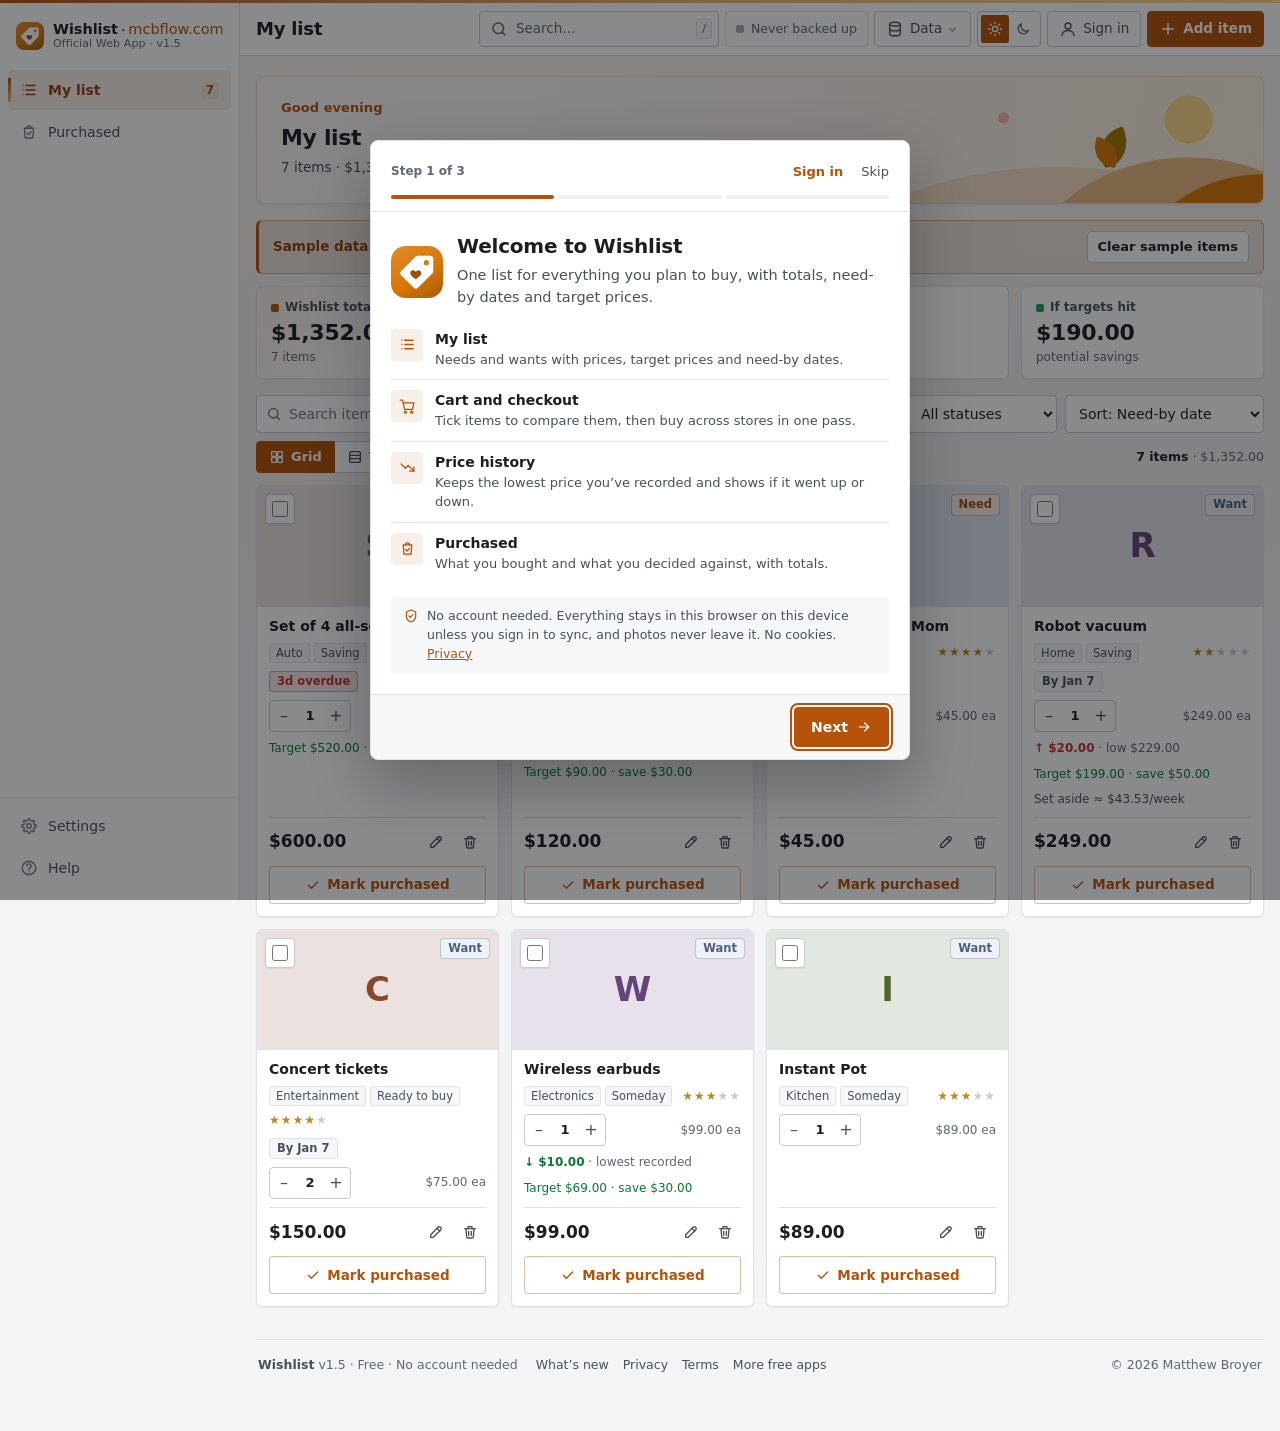
==== commit 2490837f: "Add files via upload" ====
--- a/index.html
+++ b/index.html
@@ -136,35 +136,9 @@
 .btn.buy:hover{background:var(--accent-soft);border-color:var(--accent)}
 .btn:disabled,.btn:disabled:hover{opacity:1;background:var(--surface-2);border-color:var(--border);color:var(--muted);cursor:not-allowed}
 .actions .btn,.actions .lvlchip{min-height:var(--ctl-sm)}
-.page-bar .actions .tb-chip{min-height:var(--tb-h,36px)}   /* backup chip matches the 36px bar controls */
-.bk-chip{display:inline-flex;align-items:center;gap:6px;min-height:var(--ctl-sm);padding:0 10px;border:1px solid var(--border);border-radius:var(--r-sm);background:var(--surface-2);color:var(--ink-2);font-size:12px;font-weight:550;white-space:nowrap;transition:background-color var(--ease),border-color var(--ease),color var(--ease)}
-.bk-chip svg.i{width:14px;height:14px}
-.bk-chip:hover{border-color:var(--border-strong);color:var(--ink)}
-.bk-chip.warn{background:color-mix(in srgb,var(--warn) 14%,var(--surface));border-color:color-mix(in srgb,var(--warn) 55%,transparent);color:var(--warn-ink)}
 .menu-wrap{position:relative}
-/* Data button: styled by mb-suite-topbar.css; the dot only shows when the backup is stale (JS toggles .stale) */
-#menuToggle:not(.stale) .tb-dot{display:none}
-
-/* theme switch: styled by mb-suite-topbar.css (v3.2 standard) */
-
-.dm-panel{position:absolute;right:0;top:calc(100% + 6px);z-index:70;width:330px;max-width:calc(100vw - 24px);background:var(--surface);border:1px solid var(--border-strong);border-radius:var(--r);box-shadow:var(--shadow-pop);padding:4px}
-.dm-item{display:flex;align-items:center;gap:10px;width:100%;text-align:left;background:none;border:0;color:var(--ink);font-size:13.5px;border-radius:var(--r-sm);min-height:48px;padding:8px 12px}
-.dm-item:hover,.dm-item:focus-visible{background:var(--surface-2)}
-.dm-item > svg.i{color:var(--ink-2)}
-.dm-t{display:flex;flex-direction:column;flex:1;min-width:0;line-height:1.3}
-.dm-t b{font-weight:600}
-.dm-t small{font-size:12px;color:var(--muted);overflow-wrap:anywhere}
-.dm-item.primary{background:var(--accent);color:var(--accent-ink)}
-.dm-item.primary > svg.i,.dm-item.primary .dm-t small{color:inherit}
-.dm-item.primary .dm-t small{opacity:.85}
-.dm-item.primary:hover,.dm-item.primary:focus-visible{background:var(--accent-hover)}
-.dm-item.primary kbd{background:transparent;color:inherit;border-color:color-mix(in srgb,var(--accent-ink) 45%,transparent)}
-.dm-item.danger,.dm-item.danger > svg.i{color:var(--crit)}
-.dm-item.danger:hover{background:color-mix(in srgb,var(--crit) 8%,var(--surface))}
-.dm-sep{height:1px;background:var(--border);margin:4px 6px}
-.dm-foot{border-top:1px solid var(--border);margin-top:4px;padding:10px 12px 8px;font-size:12px;color:var(--muted);display:flex;flex-direction:column;gap:4px;line-height:1.4}
-.dm-foot b{color:var(--ink-2);font-weight:600}
-.dm-foot .st-warn{color:var(--warn-ink);font-weight:600}
+/* Data menu (.mb-dm, MB Suite v3.3): items, status and phone bottom sheet come from mb-suite-topbar.css; this only anchors it under the button */
+.menu-wrap > .mb-dm{position:absolute;right:0;top:calc(100% + 6px)}
 
 main.wrap{min-height:60vh;padding-top:20px;padding-bottom:48px}
 .page-h{display:flex;flex-wrap:wrap;gap:10px 16px;justify-content:space-between;margin-bottom:14px;align-items:flex-end}
@@ -323,10 +297,6 @@
 .totop.visible{opacity:1;visibility:visible}
 .totop:hover{background:var(--surface-2);color:var(--ink);border-color:var(--border-strong)}
 body.has-cart .totop{bottom:calc(92px + env(safe-area-inset-bottom,0px))}
-.notice{position:fixed;left:16px;bottom:calc(16px + env(safe-area-inset-bottom,0px));z-index:60;border:1px solid var(--border-strong);display:flex;flex-direction:column;gap:0;border-radius:var(--r);background:var(--surface);box-shadow:var(--shadow-pop);padding:14px 16px;max-width:380px}
-.notice b{font-size:13.5px}
-.notice p{font-size:13px;margin:4px 0 10px}
-.notice .actions{margin:0;align-self:flex-end}
 
 .faq-list{background:var(--surface);border:1px solid var(--border);border-radius:var(--r);box-shadow:var(--shadow);padding:0 16px}
 .faq-item + .faq-item{border-top:1px solid var(--border)}
@@ -361,16 +331,6 @@
 .legal-text code{font-family:var(--mono);font-size:12.5px;background:var(--surface-2);border:1px solid var(--border);border-radius:3px;padding:0 4px}
 .legal-updated{color:var(--muted);font-size:12.5px;margin-bottom:12px!important}
 
-.ob-head{display:flex;gap:14px;align-items:flex-start;margin-bottom:6px}
-.logo.lg{width:52px;height:52px;border-radius:8px;background:var(--accent);color:#fff;display:grid;place-items:center;flex-shrink:0}
-.logo.lg svg.i,.logo.lg .logo-mark{width:28px;height:28px}
-.onboarding-list{margin:6px 0 16px;padding-left:18px;display:flex;flex-direction:column;gap:6px;font-size:13.5px;color:var(--ink-2);line-height:1.5}
-.onboarding-list li::marker{color:var(--accent)}
-
-.site-footer{display:flex;flex-wrap:wrap;gap:8px 16px;justify-content:space-between;align-items:center;max-width:var(--page-max);margin:8px auto 0;border-top:1px solid var(--border);padding:14px var(--gutter) 24px;color:var(--muted);font-size:12.5px}
-.site-footer .footer-links{display:flex;flex-wrap:wrap;gap:4px 14px}
-.site-footer button{background:none;border:0;padding:0;color:var(--muted);text-decoration:underline;text-underline-offset:2px;font-size:inherit}
-.site-footer button:hover{color:var(--ink)}
 
 .bnav,.bn-sheet{display:none}
 
@@ -410,9 +370,8 @@
   .bn-item{display:flex;align-items:center;gap:10px;min-height:48px;padding:0 12px;border:0;text-align:left;color:var(--ink);font-size:14px;border-radius:var(--r-sm);background:var(--surface)}
   .bn-item:hover{background:var(--surface-2)}
   .bn-item svg.i{color:var(--ink-2)}
-  .site-footer{padding-bottom:24px}
   .cartbar{bottom:calc(64px + env(safe-area-inset-bottom,0px))}
-  .toast,.totop,.notice{bottom:calc(68px + env(safe-area-inset-bottom,0px))}
+  .toast,.totop{bottom:calc(68px + env(safe-area-inset-bottom,0px))}
   body.has-cart .toast,body.has-cart .totop{bottom:calc(140px + env(safe-area-inset-bottom,0px))}
   body.has-cart main.wrap{padding-bottom:130px}
 }
@@ -431,8 +390,6 @@
 }
 @media(max-width:520px){
   .wrap{padding-inline:12px}
-  .bk-chip{display:none}
-  .dm-panel{position:fixed;left:8px;right:8px;top:58px;width:auto;max-width:none;max-height:calc(100vh - 140px);overflow-y:auto}
   .page-h .ph-actions .btn{flex:1}
   .page-h .ph-actions{width:100%}
   .page-h h2{font-size:20px}
@@ -447,7 +404,6 @@
   .cartbar .cart-info{font-size:12px}
   .cartbar .cart-info svg.i{display:none}
   .cartbar .btn{padding:0 12px}
-  .notice{left:8px;right:8px;max-width:none!important}
   .modal-overlay{padding:0;align-items:flex-end}
   .modal{border-radius:8px 8px 0 0;max-height:94vh;overflow-y:auto}
   .card{padding:14px}
@@ -456,7 +412,7 @@
 }
 @media(max-width:380px){.wgrid{grid-template-columns:1fr}}
 @media print{
-  .mb-side,.page-bar,.bnav,.bn-sheet,.cartbar,.totop,.notice,.toolbar,#toastHost,.site-footer,.ph-actions,.banner{display:none!important}
+  .mb-side,.page-bar,.bnav,.bn-sheet,.cartbar,.totop,.toolbar,#toastHost,.ph-actions,.banner{display:none!important}
   body{background:#fff}
 }
 @media(pointer:coarse),(max-width:700px){
@@ -583,7 +539,7 @@
    Markup (see v3-updates/demo/index.html for a working page):
    <body class="mb-shell">
      <aside class="mb-side" aria-label="App">
-       <a class="brand" href="./" aria-label="mbname.online: go to Home"> .logo + .bt(b + span) </a>
+       <a class="brand" href="./" aria-label="Money (money.mcbflow.com): go to Home"> .logo + .bt(b + span) </a>
        <nav class="side-nav" aria-label="Sections"> <button aria-current="page"><svg class="uic"/><span>Home</span></button> … </nav>
        <nav class="side-nav side-end" aria-label="More"> Settings / Help items (optional) </nav>
      </aside>
@@ -735,8 +691,8 @@
 /* v2 banner on phones: keep the text column clear of the art */
 @media (max-width:600px){:where(.cu-banner) .cu-txt{max-width:54%}}   /* same as the v2 adapters; low specificity so an adapter can override */
 </style>
-<style id="mbwishlist-adapter">
-/* ===== mbwishlist adapters: v2 cutouts + v3 shell fit (per-app; everything above this block is shared kit CSS) ===== */
+<style id="wishlist-adapter">
+/* ===== Wishlist adapters: v2 cutouts + v3 shell fit (per-app; everything above this block is shared kit CSS) ===== */
 /* art + wash follow the brand amber (#D97706), not the deeper UI accent used for text contrast */
 :root{--cut-deep:var(--brand);--cut-mid:color-mix(in srgb,var(--brand) 52%,#fff);--cut-soft:color-mix(in srgb,var(--brand) 24%,#fff);
   --wash-top:color-mix(in srgb,var(--brand) 7%,#fff);--wash-mid:color-mix(in srgb,var(--brand) 4%,var(--bg))}
@@ -748,14 +704,12 @@
 /* shell fit */
 /* light mode: accent text on accent-tinted backgrounds uses the deeper amber so it clears 4.5:1 (was 4.1-4.5) */
 :root:not([data-theme="dark"]) .side-nav [aria-current="page"],:root:not([data-theme="dark"]) .banner strong{color:var(--accent-hover)}
-.tld{font-style:normal;color:var(--accent)}
 @media (min-width:701px){ .toolbar select{width:auto;flex:0 1 auto;min-width:150px} }  /* filters sit in one row next to search (they stacked full-width before) */
 .page-bar{z-index:50}
 .brand .logo svg{border-radius:0}
 .mb-side .side-nav .count{margin-left:auto}
 .cartbar{left:calc(50% + var(--side-w) / 2);width:min(760px,calc(100% - var(--side-w) - 24px))}
 .toast{left:calc(50% + var(--side-w) / 2)}
-.notice{left:calc(var(--side-w) + 16px)}
 #homeBanner .cu-art{max-width:62%}
 .page-h{align-items:flex-end}
 @media (min-width:768px){ .page-h h2{display:none} .page-h p{margin-top:0} }  /* the page bar names the view; the line under it stays */
@@ -763,16 +717,23 @@
 .share-row{display:flex;align-items:center;justify-content:space-between;gap:12px;flex-wrap:wrap;margin-bottom:12px;padding:12px 14px}
 .share-row b{font-size:14px}
 .share-row p{color:var(--ink-2);font-size:13px;margin-top:2px}
-#faqInstall{margin-top:12px}
+/* v3.3: item photos open in the viewer (MBFiles.view) */
+.thumb-btn{display:block;width:100%;height:100%;margin:0;padding:0;border:0;border-radius:0;background:none;cursor:zoom-in}
+.thumb-btn:focus-visible{outline:2px solid var(--accent);outline-offset:-2px}
+.image-preview .thumb-btn img{width:100%;height:100%;object-fit:cover;display:block}
+/* legal pages and release notes open above the welcome screen (.mbw is z-index 1000) */
+#privacyOverlay,#termsOverlay,#releaseNotesOverlay{z-index:1010}
+/* Settings page */
+#settingsSection .mb-about{margin-top:0}
+.mb-set .mb-set-c .btn{min-height:var(--ctl-sm)}
+.bn-item .uic{color:var(--ink-2)}
 @media (max-width:1023px){
   .cartbar{left:calc(50% + var(--rail-w) / 2);width:min(760px,calc(100% - var(--rail-w) - 24px))}
   .toast{left:calc(50% + var(--rail-w) / 2)}
-  .notice{left:calc(var(--rail-w) + 16px)}
 }
 @media (max-width:767px){
   .cartbar,.toast{left:50%}
   .cartbar{width:calc(100% - 24px)}
-  .notice{left:8px}
   .page-bar .actions .hide-phone{display:none}
 }
 </style>
@@ -787,74 +748,34 @@
 <a href="#main" class="skip">Skip to content</a>
 
 <aside class="mb-side" aria-label="App">
-  <a class="brand" href="./" data-home aria-label="wishlist.mcbflow.com: go to My list"><span class="logo"><svg viewBox="0 0 64 64" aria-hidden="true" focusable="false" xmlns="http://www.w3.org/2000/svg"><defs><linearGradient id="mbwi-g1-2" gradientUnits="userSpaceOnUse" x1="10" y1="0" x2="54" y2="64"><stop offset="0" stop-color="#de8a29"/><stop offset=".55" stop-color="#D97706"/><stop offset="1" stop-color="#ae5f05"/></linearGradient><clipPath id="mbwi-c1-2"><rect width="64" height="64" rx="18"/></clipPath></defs><g clip-path="url(#mbwi-c1-2)"><rect width="64" height="64" fill="url(#mbwi-g1-2)"/><path d="M33 12h15a4 4 0 0 1 4 4v15a4 4 0 0 1-1.2 2.8L33.5 51.2a4 4 0 0 1-5.7 0L12.8 36.2a4 4 0 0 1 0-5.7L30.2 13.2A4 4 0 0 1 33 12z" fill="#fff"/>
-<circle cx="43.5" cy="20.5" r="3.2" fill="#D97706"/><path d="M30.5 41c-4.4-3-6.8-5.2-6.8-7.8a3.5 3.5 0 0 1 6.8-1.1 3.5 3.5 0 0 1 6.8 1.1c0 2.6-2.4 4.8-6.8 7.8z" fill="#9A4F05"/></g></svg></span><span class="bt"><b>wishlist<i class="tld">.mcbflow.com</i></b><span>Official Web App · v1.4</span></span></a>
+  <a class="brand" href="./" data-home aria-label="Wishlist (wishlist.mcbflow.com): go to My list"><span class="logo"><svg viewBox="0 0 64 64" aria-hidden="true" focusable="false" xmlns="http://www.w3.org/2000/svg"><defs><linearGradient id="mbwi-g1-2" gradientUnits="userSpaceOnUse" x1="10" y1="0" x2="54" y2="64"><stop offset="0" stop-color="#de8a29"/><stop offset=".55" stop-color="#D97706"/><stop offset="1" stop-color="#ae5f05"/></linearGradient><clipPath id="mbwi-c1-2"><rect width="64" height="64" rx="18"/></clipPath></defs><g clip-path="url(#mbwi-c1-2)"><rect width="64" height="64" fill="url(#mbwi-g1-2)"/><path d="M33 12h15a4 4 0 0 1 4 4v15a4 4 0 0 1-1.2 2.8L33.5 51.2a4 4 0 0 1-5.7 0L12.8 36.2a4 4 0 0 1 0-5.7L30.2 13.2A4 4 0 0 1 33 12z" fill="#fff"/>
+<circle cx="43.5" cy="20.5" r="3.2" fill="#D97706"/><path d="M30.5 41c-4.4-3-6.8-5.2-6.8-7.8a3.5 3.5 0 0 1 6.8-1.1 3.5 3.5 0 0 1 6.8 1.1c0 2.6-2.4 4.8-6.8 7.8z" fill="#9A4F05"/></g></svg></span><span class="bt"><b>Wishlist<i class="tld"><span class="sep" aria-hidden="true">∙</span>mcbflow.com</i></b><span>Official Web App · v1.5</span></span></a>
   <nav class="side-nav" id="siteNav" aria-label="Sections">
-    <button type="button" id="tabWishlist" data-tab="wishlist" aria-current="page"><svg class="i" aria-hidden="true"><use href="#i-list"/></svg><span>My list</span><span class="count" id="countWishlist"></span></button>
-    <button type="button" id="tabPurchased" data-tab="purchased"><svg class="i" aria-hidden="true"><use href="#i-bought"/></svg><span>Purchased</span><span class="count" id="countPurchased"></span></button>
+    <button type="button" id="tabWishlist" data-tab="wishlist" aria-current="page"><svg class="uic" viewBox="0 0 24 24" width="18" height="18" fill="none" stroke="currentColor" stroke-width="1.8" stroke-linecap="round" stroke-linejoin="round" aria-hidden="true" focusable="false"><path d="M8 6h12M8 12h12M8 18h12M4 6h.01M4 12h.01M4 18h.01"/></svg><span>My list</span><span class="count" id="countWishlist"></span></button>
+    <button type="button" id="tabPurchased" data-tab="purchased"><svg class="uic" viewBox="0 0 24 24" width="18" height="18" fill="none" stroke="currentColor" stroke-width="1.8" stroke-linecap="round" stroke-linejoin="round" aria-hidden="true" focusable="false"><path d="M6 7h12l-1 13H7L6 7Z"/><path d="M9 7a3 3 0 0 1 6 0"/><path d="m9.5 13.5 2 2 3.5-4"/></svg><span>Purchased</span><span class="count" id="countPurchased"></span></button>
   </nav>
-  <nav class="side-nav side-end" aria-label="Help">
-    <button type="button" id="tabFaq" data-tab="faq"><svg class="i" aria-hidden="true"><use href="#i-help"/></svg><span>FAQ</span></button>
+  <nav class="side-nav side-end" aria-label="Settings and help">
+    <button type="button" id="tabSettings" data-tab="settings"><svg class="uic" viewBox="0 0 24 24" width="18" height="18" fill="none" stroke="currentColor" stroke-width="1.8" stroke-linecap="round" stroke-linejoin="round" aria-hidden="true" focusable="false"><path d="M19.00 10.32 L21.51 10.72 L21.51 13.28 L19.00 13.68 L18.14 15.76 L19.63 17.82 L17.82 19.63 L15.76 18.14 L13.68 19.00 L13.28 21.51 L10.72 21.51 L10.32 19.00 L8.24 18.14 L6.18 19.63 L4.37 17.82 L5.86 15.76 L5.00 13.68 L2.49 13.28 L2.49 10.72 L5.00 10.32 L5.86 8.24 L4.37 6.18 L6.18 4.37 L8.24 5.86 L10.32 5.00 L10.72 2.49 L13.28 2.49 L13.68 5.00 L15.76 5.86 L17.82 4.37 L19.63 6.18 L18.14 8.24Z"/><circle cx="12" cy="12" r="3"/></svg><span>Settings</span></button>
+    <button type="button" id="tabHelp" data-tab="help"><svg class="uic" viewBox="0 0 24 24" width="18" height="18" fill="none" stroke="currentColor" stroke-width="1.8" stroke-linecap="round" stroke-linejoin="round" aria-hidden="true" focusable="false"><circle cx="12" cy="12" r="9"/><path d="M9.3 9.3a2.8 2.8 0 1 1 3.9 2.6c-.7.3-1.2 1-1.2 1.8v.6"/><path d="M12 17.3h.01"/></svg><span>Help</span></button>
   </nav>
 </aside>
 
 <div class="mb-main">
 <header class="page-bar" id="siteHeader">
-  <a class="brand phone-brand" href="./" data-home aria-label="wishlist.mcbflow.com: go to My list"><span class="logo"><svg viewBox="0 0 64 64" aria-hidden="true" focusable="false" xmlns="http://www.w3.org/2000/svg"><defs><linearGradient id="mbwi-g1-3" gradientUnits="userSpaceOnUse" x1="10" y1="0" x2="54" y2="64"><stop offset="0" stop-color="#de8a29"/><stop offset=".55" stop-color="#D97706"/><stop offset="1" stop-color="#ae5f05"/></linearGradient><clipPath id="mbwi-c1-3"><rect width="64" height="64" rx="18"/></clipPath></defs><g clip-path="url(#mbwi-c1-3)"><rect width="64" height="64" fill="url(#mbwi-g1-3)"/><path d="M33 12h15a4 4 0 0 1 4 4v15a4 4 0 0 1-1.2 2.8L33.5 51.2a4 4 0 0 1-5.7 0L12.8 36.2a4 4 0 0 1 0-5.7L30.2 13.2A4 4 0 0 1 33 12z" fill="#fff"/>
-<circle cx="43.5" cy="20.5" r="3.2" fill="#D97706"/><path d="M30.5 41c-4.4-3-6.8-5.2-6.8-7.8a3.5 3.5 0 0 1 6.8-1.1 3.5 3.5 0 0 1 6.8 1.1c0 2.6-2.4 4.8-6.8 7.8z" fill="#9A4F05"/></g></svg></span><span class="bt"><b>wishlist<i class="tld">.mcbflow.com</i></b><span>Official Web App · v1.4</span></span></a>
+  <a class="brand phone-brand" href="./" data-home aria-label="Wishlist (wishlist.mcbflow.com): go to My list"><span class="logo"><svg viewBox="0 0 64 64" aria-hidden="true" focusable="false" xmlns="http://www.w3.org/2000/svg"><defs><linearGradient id="mbwi-g1-3" gradientUnits="userSpaceOnUse" x1="10" y1="0" x2="54" y2="64"><stop offset="0" stop-color="#de8a29"/><stop offset=".55" stop-color="#D97706"/><stop offset="1" stop-color="#ae5f05"/></linearGradient><clipPath id="mbwi-c1-3"><rect width="64" height="64" rx="18"/></clipPath></defs><g clip-path="url(#mbwi-c1-3)"><rect width="64" height="64" fill="url(#mbwi-g1-3)"/><path d="M33 12h15a4 4 0 0 1 4 4v15a4 4 0 0 1-1.2 2.8L33.5 51.2a4 4 0 0 1-5.7 0L12.8 36.2a4 4 0 0 1 0-5.7L30.2 13.2A4 4 0 0 1 33 12z" fill="#fff"/>
+<circle cx="43.5" cy="20.5" r="3.2" fill="#D97706"/><path d="M30.5 41c-4.4-3-6.8-5.2-6.8-7.8a3.5 3.5 0 0 1 6.8-1.1 3.5 3.5 0 0 1 6.8 1.1c0 2.6-2.4 4.8-6.8 7.8z" fill="#9A4F05"/></g></svg></span><span class="bt"><b>Wishlist<i class="tld"><span class="sep" aria-hidden="true">∙</span>mcbflow.com</i></b><span>Official Web App · v1.5</span></span></a>
   <h1 class="page-title" id="pageTitle">My list</h1>
   <div class="actions">
       <button type="button" class="tb tb-search tb-opt" id="searchBtn" aria-label="Search (/ or Ctrl+K)" title="Search (/ or Ctrl+K)"><svg class="i" aria-hidden="true"><use href="#i-search"/></svg><span class="tb-lbl">Search…</span><kbd>/</kbd></button>
-      <button type="button" class="bk-chip tb-chip hide-phone" id="bkChip" title="Save a backup now"><svg class="i" aria-hidden="true"><use href="#i-clock"/></svg><span id="bkChipText">Never backed up</span></button>
+      <button type="button" class="tb-chip" id="bkChip" title="Save a backup now"><span id="bkChipText">Never backed up</span></button>
       <div class="menu-wrap">
-        <button type="button" class="tb" id="menuToggle" aria-haspopup="true" aria-expanded="false" aria-controls="settingsMenu" aria-label="Data: backup, import, export" title="Data: backup, import, export">
-          <svg class="i" aria-hidden="true"><use href="#i-data"/></svg><span class="tb-lbl lbl-t">Data</span><svg class="i tb-chev" aria-hidden="true"><use href="#i-chev"/></svg><span class="dot tb-dot" aria-hidden="true"></span>
-        </button>
-        <div class="dm-panel" id="settingsMenu" role="menu" aria-label="Data" hidden>
-          <button type="button" class="dm-item primary" id="saveNowBtn" role="menuitem">
-            <svg class="i" aria-hidden="true"><use href="#i-save"/></svg>
-            <span class="dm-t"><b>Save backup now</b><small id="saveNowSub">Choose where to save it the first time</small></span>
-            <kbd id="saveNowKbd">Ctrl S</kbd>
-          </button>
-          <button type="button" class="dm-item" id="syncBtn" role="menuitem" hidden>
-            <svg class="i" aria-hidden="true"><use href="#i-download"/></svg>
-            <span class="dm-t"><b id="syncTitle">Sync across devices…</b><small id="syncSub">Optional free account. Photos stay on each device</small></span>
-          </button>
-          <button type="button" class="dm-item" id="exportJsonBtn" role="menuitem">
-            <svg class="i" aria-hidden="true"><use href="#i-download"/></svg>
-            <span class="dm-t"><b>Export All (JSON)…</b><small>Full backup. Pick the folder and file name</small></span>
-          </button>
-          <button type="button" class="dm-item" id="importBtn" role="menuitem">
-            <svg class="i" aria-hidden="true"><use href="#i-upload"/></svg>
-            <span class="dm-t"><b>Import Backup (JSON)…</b><small>Adds items. Skips ones already on your list</small></span>
-          </button>
-          <button type="button" class="dm-item" id="importCsvBtn" role="menuitem">
-            <svg class="i" aria-hidden="true"><use href="#i-sheet"/></svg>
-            <span class="dm-t"><b>Import Spreadsheet (CSV)…</b><small>Bring in a list from Excel or Sheets. You check the columns first</small></span>
-          </button>
-          <button type="button" class="dm-item" id="exportCsvBtn" role="menuitem">
-            <svg class="i" aria-hidden="true"><use href="#i-sheet"/></svg>
-            <span class="dm-t"><b>Export All (CSV)…</b><small>Every item, for Excel or Sheets</small></span>
-          </button>
-          <div class="dm-sep" role="separator"></div>
-          <button type="button" class="dm-item danger" id="resetAllBtn" role="menuitem">
-            <svg class="i" aria-hidden="true"><use href="#i-trash"/></svg>
-            <span class="dm-t"><b>Clear wishlist items…</b></span>
-          </button>
-          <button type="button" class="dm-item danger" id="clearAllDataBtn" role="menuitem">
-            <svg class="i" aria-hidden="true"><use href="#i-trash"/></svg>
-            <span class="dm-t"><b>Clear all data…</b></span>
-          </button>
-          <div class="dm-foot" id="dmFoot">
-            <div id="bkStatusLine">Never backed up</div>
-            <div id="bkFileLine"></div>
-            <div id="bkCsvLine" hidden></div>
-          </div>
-        </div>
+        <button type="button" class="tb" id="dataBtn" aria-haspopup="menu" aria-expanded="false" aria-controls="dataMenu" aria-label="Data: back up, sync, export or import" title="Data: back up, sync, export or import"><svg class="uic" viewBox="0 0 24 24" width="18" height="18" fill="none" stroke="currentColor" stroke-width="1.8" stroke-linecap="round" stroke-linejoin="round" aria-hidden="true" focusable="false"><ellipse cx="12" cy="5.5" rx="7" ry="2.5"/><path d="M5 5.5v13c0 1.4 3.1 2.5 7 2.5s7-1.1 7-2.5v-13"/><path d="M5 12c0 1.4 3.1 2.5 7 2.5s7-1.1 7-2.5"/></svg><span class="tb-lbl">Data</span><svg class="tb-chev" viewBox="0 0 24 24" fill="none" stroke="currentColor" stroke-width="2" aria-hidden="true"><path d="m6 9 6 6 6-6"/></svg><span class="tb-dot" id="dataDot" aria-hidden="true" hidden></span></button>
+        <div class="mb-dm" id="dataMenu" role="menu" aria-label="Data" hidden></div>
       </div>
-      <input type="file" id="importFileInput" accept="application/json,.json" hidden>
+      <input type="file" id="importFileInput" accept="application/json,.json,application/zip,.zip" hidden>
       <input type="file" id="importCsvInput" accept=".csv,text/csv" hidden>
-      <button type="button" class="themesw" id="themeToggleBtn" role="switch" aria-checked="false" aria-label="Dark mode" title="Dark mode"><span class="tk"><svg class="i-sun" viewBox="0 0 20 20" width="14" height="14" aria-hidden="true" fill="none" stroke="currentColor" stroke-width="1.8" stroke-linecap="round"><circle cx="10" cy="10" r="3.2"/><path d="M10 2.5v1.8M10 15.7v1.8M2.5 10h1.8M15.7 10h1.8M4.7 4.7l1.3 1.3M14 14l1.3 1.3M4.7 15.3 6 14M14 6l1.3-1.3"/></svg><svg class="i-moon" viewBox="0 0 20 20" width="14" height="14" aria-hidden="true" fill="currentColor"><path d="M16.5 12.2A6.6 6.6 0 0 1 7.8 3.5a6.6 6.6 0 1 0 8.7 8.7Z"/></svg><i class="th"></i></span></button>
+      <button type="button" class="themesw" id="themeToggleBtn" role="switch" aria-checked="false" aria-label="Dark mode" title="Dark mode"><span class="tk"><svg class="i-sun" viewBox="0 0 24 24" fill="none" stroke="currentColor" stroke-width="2" stroke-linecap="round" aria-hidden="true"><circle cx="12" cy="12" r="4"/><path d="M12 2v2M12 20v2M4.9 4.9l1.4 1.4M17.7 17.7l1.4 1.4M2 12h2M20 12h2M4.9 19.1l1.4-1.4M17.7 6.3l1.4-1.4"/></svg><svg class="i-moon" viewBox="0 0 24 24" fill="none" stroke="currentColor" stroke-width="2" stroke-linecap="round" stroke-linejoin="round" aria-hidden="true"><path d="M20 14.5A8 8 0 0 1 9.5 4a8 8 0 1 0 10.5 10.5Z"/></svg><i class="th"></i></span></button>
+      <button type="button" class="tb tb-acct" id="acctBtn"></button>
       <button type="button" class="tb tb-primary" id="addItemBtn" aria-label="Add item" title="Add item"><svg class="i" aria-hidden="true"><use href="#i-plus"/></svg><span class="tb-lbl">Add item</span></button>
   </div>
 </header>
@@ -862,7 +783,7 @@
 <main class="wrap" id="main" tabindex="-1">
   <section class="cu-banner" id="homeBanner">
     <svg class="cu-art" viewBox="0 0 640 136" preserveAspectRatio="xMaxYMax slice" aria-hidden="true" focusable="false"><circle class="b" cx="560" cy="46" r="26"/><path class="s" d="M210 150 C315 80 525 80 630 150Z"/><path class="m" d="M410 150 C485 66 635 66 710 150Z"/><path class="d" d="M530 150 C585 90 695 90 750 150Z"/><path class="n" transform="translate(470 98) rotate(-64) scale(0.5)" d="M0 0 C 20 -34 66 -40 96 -6 C 70 28 22 34 0 0Z"/><path class="d" transform="translate(480 98) rotate(-116) scale(0.4)" d="M0 0 C 20 -34 66 -40 96 -6 C 70 28 22 34 0 0Z"/><circle class="r" cx="360" cy="44" r="6"/></svg>
-    <div class="cu-txt"><h2 class="cu-t">My list</h2><p class="cu-s" id="bannerSub">Planned purchases, in one place.</p></div>
+    <div class="cu-txt"><p class="mb-greet" id="greet"></p><h2 class="cu-t">My list</h2><p class="cu-s" id="bannerSub">Planned purchases, in one place.</p></div>
   </section>
 
   <div class="page-h" id="viewHead" hidden>
@@ -956,7 +877,7 @@
     <div class="faq-list" id="faqList">
       <div class="faq-item" id="faq-1">
         <button class="faq-q" aria-expanded="false"><span>Where is my list saved?</span><svg class="i chev" aria-hidden="true"><use href="#i-chev"/></svg></button>
-        <div class="faq-answer"><p>Item details are saved in this browser's local storage. Photos are stored separately in IndexedDB on this device. Nothing is sent to a server. Clearing browser data or using another browser shows an empty list. Back it up from the Data menu.</p></div>
+        <div class="faq-answer"><p>Item details are saved in this browser's local storage. Photos are stored separately in IndexedDB on this device. Nothing is sent to a server unless you sign in to sync, and photos never are. Clearing browser data or using another browser shows an empty list. Back it up from the Data menu.</p></div>
       </div>
       <div class="faq-item" id="faq-2">
         <button class="faq-q" aria-expanded="false"><span>Can I pull a product's photo or price automatically from a link?</span><svg class="i chev" aria-hidden="true"><use href="#i-chev"/></svg></button>
@@ -964,7 +885,7 @@
       </div>
       <div class="faq-item" id="faq-3">
         <button class="faq-q" aria-expanded="false"><span>How do I back up or move my list to another device?</span><svg class="i chev" aria-hidden="true"><use href="#i-chev"/></svg></button>
-        <div class="faq-answer"><p>Open the Data menu. "Export All (JSON)" saves a full backup (including photos), and "Export All (CSV)" saves a spreadsheet copy. On the new device, use "Import Backup (JSON)". Importing the same file twice won't double anything.</p></div>
+        <div class="faq-answer"><p>Open the Data menu. "Export All (JSON)" saves a full backup (including photos), "Export All (ZIP)" puts that backup, a spreadsheet and your photos in one file, and "Export All (CSV)" saves a spreadsheet copy. On the new device, use "Import Backup" and pick the JSON or ZIP file. Importing the same file twice won't double anything. Or sign in to sync: your items then match on every device (photos stay on the device you added them on).</p></div>
       </div>
       <div class="faq-item" id="faq-7">
         <button class="faq-q" aria-expanded="false"><span>Where do backups get saved?</span><svg class="i chev" aria-hidden="true"><use href="#i-chev"/></svg></button>
@@ -976,7 +897,7 @@
       </div>
       <div class="faq-item" id="faq-5">
         <button class="faq-q" aria-expanded="false"><span>Does anyone else see my list?</span><svg class="i chev" aria-hidden="true"><use href="#i-chev"/></svg></button>
-        <div class="faq-answer"><p>No. There's no account and no server. It lives on whichever browser and device you added it from.</p></div>
+        <div class="faq-answer"><p>No. Unless you sign in to sync, there's no account and nothing leaves this browser. If you do sign in, your synced items can only be read by your own account.</p></div>
       </div>
       <div class="faq-item" id="faq-6">
         <button class="faq-q" aria-expanded="false"><span>What are the small store labels on my items?</span><svg class="i chev" aria-hidden="true"><use href="#i-chev"/></svg></button>
@@ -1004,47 +925,75 @@
       </div>
       <div class="faq-item" id="faq-12">
         <button class="faq-q" aria-expanded="false"><span>Can I install it like an app?</span><svg class="i chev" aria-hidden="true"><use href="#i-chev"/></svg></button>
-        <div class="faq-answer"><p>Yes. In Chrome or Edge, use the Install button at the bottom of this page when your browser offers it, or the install icon in the address bar. On iPhone or iPad, tap Share, then Add to Home Screen. Installed, it opens in its own window and works offline after the first visit. On iPhone and iPad the Home Screen version keeps its own storage, so use a backup to move your list into it.</p></div>
+        <div class="faq-answer"><p>Yes. In Chrome or Edge, use the Install button in Settings when your browser offers it, or the install icon in the address bar. On iPhone or iPad, tap Share, then Add to Home Screen. Installed, it opens in its own window and works offline after the first visit. On iPhone and iPad the Home Screen version keeps its own storage, so use a backup to move your list into it.</p></div>
       </div>
       <div class="faq-item" id="faq-13">
         <button class="faq-q" aria-expanded="false"><span>What does the Share button make?</span><svg class="i chev" aria-hidden="true"><use href="#i-chev"/></svg></button>
         <div class="faq-answer"><p>On the Purchased tab, Share makes a square image of your progress: how many planned things you bought, how many you decided against, and how many are still on your list. It's drawn on your device and nothing is uploaded. Item names never go on it, and dollar amounts only appear if you turn them on.</p></div>
       </div>
     </div>
-    <div id="faqInstall" data-mb-install data-app-name="Wishlist" data-note="Opens in its own window with its own icon. Works offline after the first visit."></div>
-    <div class="mb-about" role="group" aria-label="About this app">
-      <svg class="uic" viewBox="0 0 24 24" width="20" height="20" fill="none" stroke="currentColor" stroke-width="2" stroke-linecap="round" stroke-linejoin="round" aria-hidden="true" focusable="false"><circle cx="12" cy="12" r="9.5"/><path d="M12 11v6M12 7.5v.01"/></svg>
-      <div>
-        <b>wishlist.mcbflow.com™</b>
-        <p>Version 1.4 · Oct 15, 2026</p>
-        <p class="mb-about-links"><button type="button" id="aboutWhatsNewBtn">What's new</button><button type="button" id="aboutPrivacyBtn">Privacy</button><button type="button" id="aboutTermsBtn">Terms</button><a href="https://mcbflow.com/">More free apps at mcbflow.com</a></p>
-        <p class="mb-about-copy">© 2026 Matthew Broyer. All rights reserved.</p>
-      </div>
+  </section>
+
+  <section id="settingsSection" hidden>
+    <div class="mb-set">
+      <section class="mb-set-sec" aria-labelledby="setA"><h2 class="mb-set-h" id="setA">Appearance</h2>
+        <div class="mb-set-card"><div class="mb-set-row"><div class="mb-set-l"><b>Theme</b><small>Light or dark. Saved on this device.</small></div>
+          <div class="mb-set-c"><div class="mb-seg" role="group" aria-label="Theme"><button type="button" data-theme-set="light" aria-pressed="true"><svg class="uic" viewBox="0 0 24 24" width="16" height="16" fill="none" stroke="currentColor" stroke-width="1.8" stroke-linecap="round" stroke-linejoin="round" aria-hidden="true" focusable="false"><circle cx="12" cy="12" r="4"/><path d="M12 2v2M12 20v2M4.9 4.9l1.4 1.4M17.7 17.7l1.4 1.4M2 12h2M20 12h2M4.9 19.1l1.4-1.4M17.7 6.3l1.4-1.4"/></svg>Light</button><button type="button" data-theme-set="dark" aria-pressed="false"><svg class="uic" viewBox="0 0 24 24" width="16" height="16" fill="none" stroke="currentColor" stroke-width="1.8" stroke-linecap="round" stroke-linejoin="round" aria-hidden="true" focusable="false"><path d="M20 14.5A8 8 0 0 1 9.5 4a8 8 0 1 0 10.5 10.5Z"/></svg>Dark</button></div></div></div></div>
+      </section>
+      <section class="mb-set-sec" aria-labelledby="setS"><h2 class="mb-set-h" id="setS">Account &amp; sync</h2>
+        <div class="mb-set-card pad" id="syncCard"></div>
+      </section>
+      <section class="mb-set-sec" aria-labelledby="setApp"><h2 class="mb-set-h" id="setApp">Wishlist settings</h2>
+        <div class="mb-set-card">
+          <div class="mb-set-row"><div class="mb-set-l"><b>List layout</b><small>How My list shows your items: cards with photos, or a compact table. Saved on this device.</small></div>
+            <div class="mb-set-c"><div class="mb-seg" role="group" aria-label="List layout"><button type="button" data-view-set="grid" aria-pressed="true"><svg class="uic" viewBox="0 0 24 24" width="16" height="16" fill="none" stroke="currentColor" stroke-width="1.8" stroke-linecap="round" stroke-linejoin="round" aria-hidden="true" focusable="false"><rect x="4" y="4" width="7" height="7" rx="1"/><rect x="13" y="4" width="7" height="7" rx="1"/><rect x="4" y="13" width="7" height="7" rx="1"/><rect x="13" y="13" width="7" height="7" rx="1"/></svg>Grid</button><button type="button" data-view-set="table" aria-pressed="false"><svg class="uic" viewBox="0 0 24 24" width="16" height="16" fill="none" stroke="currentColor" stroke-width="1.8" stroke-linecap="round" stroke-linejoin="round" aria-hidden="true" focusable="false"><rect x="4" y="4" width="16" height="16" rx="2"/><path d="M4 9.5h16M4 14.5h16"/></svg>Table</button></div></div></div>
+          <div class="mb-set-row" id="setSampleRow" hidden><div class="mb-set-l"><b>Sample items</b><small>The example items from your first visit are still on your list. They never sync.</small></div>
+            <div class="mb-set-c"><button type="button" class="btn" data-act="clear-samples">Clear sample items</button></div></div>
+        </div>
+      </section>
+      <section class="mb-set-sec" aria-labelledby="setD"><h2 class="mb-set-h" id="setD">Backup &amp; data</h2>
+        <div class="mb-set-card" id="setDataList" style="padding:8px 16px"></div>
+        <div class="mb-set-card">
+          <div class="mb-set-row" id="setFileRow"><div class="mb-set-l"><b>Backup file</b><small id="setFileTxt">This browser saves backups to your Downloads folder.</small></div>
+            <div class="mb-set-c"><button type="button" class="btn" data-act="change-loc" id="setFileBtn" hidden>Change location…</button></div></div>
+          <div class="mb-set-row"><div class="mb-set-l"><b>Privacy &amp; storage</b><small>Your list saves to this browser’s local storage and IndexedDB, not cookies. Nothing is sent to a server or shared with anyone unless you sign in to sync, and photos are never uploaded.</small></div>
+            <div class="mb-set-c"><button type="button" class="btn" data-open="privacy">Privacy Policy</button></div></div>
+        </div>
+      </section>
+      <section class="mb-set-sec" aria-labelledby="setI"><h2 class="mb-set-h" id="setI">Install</h2>
+        <div id="setInstall" data-mb-install data-app-name="Wishlist" data-note="Opens in its own window with its own icon. Works offline after the first visit."></div>
+        <div class="mb-set-card" id="setInstallHint"><div class="mb-set-row"><div class="mb-set-l"><b>Install Wishlist</b><small>Your browser hasn’t offered to install it here yet. In Chrome or Edge, use the install icon in the address bar; on iPhone or iPad, tap Share, then Add to Home Screen. Installed, it opens in its own window and works offline.</small></div></div></div>
+      </section>
+      <section class="mb-set-sec" aria-labelledby="setAb"><h2 class="mb-set-h" id="setAb">About</h2>
+        <div class="mb-about" role="group" aria-label="About this app"><svg class="uic" viewBox="0 0 24 24" width="18" height="18" fill="none" stroke="currentColor" stroke-width="1.8" stroke-linecap="round" stroke-linejoin="round" aria-hidden="true" focusable="false"><circle cx="12" cy="12" r="9"/><path d="M12 11v5M12 8h.01"/></svg><div>
+          <b>wishlist.mcbflow.com™</b>
+          <p>Version 1.5 · Oct 16, 2026</p>
+          <p class="mb-about-links"><button type="button" data-open="release">What’s new</button><button type="button" data-open="privacy">Privacy</button><button type="button" data-open="terms">Terms</button><button type="button" data-tab-go="help">Help</button><a href="https://mcbflow.com/">More free apps at mcbflow.com</a></p>
+          <p class="mb-about-copy">© 2026 Matthew Broyer. All rights reserved.</p>
+        </div></div>
+      </section>
     </div>
   </section>
+
+  <footer class="mb-foot" id="pageFoot">
+    <p class="mb-foot-main"><b>Wishlist</b> v1.5 · Free · No account needed</p>
+    <nav class="mb-foot-links" aria-label="About Wishlist"><button type="button" data-open="release">What’s new</button><button type="button" data-open="privacy">Privacy</button><button type="button" data-open="terms">Terms</button><a href="https://mcbflow.com/">More free apps</a></nav>
+    <p class="mb-foot-copy">© 2026 Matthew Broyer</p>
+  </footer>
 </main>
 
-<footer class="site-footer">
-  <span>wishlist.mcbflow.com · Your data stays in this browser.</span>
-  <span class="footer-links">
-    <button type="button" id="releaseNotesFooterBtn">Release notes</button>
-    <button type="button" id="cookieBannerReopenBtn">Privacy &amp; storage</button>
-    <button type="button" id="privacyFooterBtn">Privacy Policy</button>
-    <button type="button" id="termsFooterBtn">Terms of Use</button>
-  </span>
-</footer>
 </div><!-- /.mb-main -->
 
 <nav class="bnav" id="bnav" aria-label="Sections">
-  <button type="button" data-tab="wishlist" aria-current="page"><svg class="i" aria-hidden="true"><use href="#i-list"/></svg><span>My list</span></button>
-  <button type="button" data-tab="purchased"><svg class="i" aria-hidden="true"><use href="#i-bought"/></svg><span>Purchased</span></button>
-  <button type="button" data-tab="faq"><svg class="i" aria-hidden="true"><use href="#i-help"/></svg><span>FAQ</span></button>
-  <button type="button" id="bnMoreBtn" aria-expanded="false" aria-controls="bnSheet"><svg class="i" aria-hidden="true"><use href="#i-more"/></svg><span>More</span></button>
+  <button type="button" data-tab="wishlist" aria-current="page"><svg class="uic" viewBox="0 0 24 24" width="18" height="18" fill="none" stroke="currentColor" stroke-width="1.8" stroke-linecap="round" stroke-linejoin="round" aria-hidden="true" focusable="false"><path d="M8 6h12M8 12h12M8 18h12M4 6h.01M4 12h.01M4 18h.01"/></svg><span>My list</span></button>
+  <button type="button" data-tab="purchased"><svg class="uic" viewBox="0 0 24 24" width="18" height="18" fill="none" stroke="currentColor" stroke-width="1.8" stroke-linecap="round" stroke-linejoin="round" aria-hidden="true" focusable="false"><path d="M6 7h12l-1 13H7L6 7Z"/><path d="M9 7a3 3 0 0 1 6 0"/><path d="m9.5 13.5 2 2 3.5-4"/></svg><span>Purchased</span></button>
+  <button type="button" data-tab="help"><svg class="uic" viewBox="0 0 24 24" width="18" height="18" fill="none" stroke="currentColor" stroke-width="1.8" stroke-linecap="round" stroke-linejoin="round" aria-hidden="true" focusable="false"><circle cx="12" cy="12" r="9"/><path d="M9.3 9.3a2.8 2.8 0 1 1 3.9 2.6c-.7.3-1.2 1-1.2 1.8v.6"/><path d="M12 17.3h.01"/></svg><span>Help</span></button>
+  <button type="button" id="bnMoreBtn" aria-expanded="false" aria-controls="bnSheet"><svg class="uic" viewBox="0 0 24 24" width="18" height="18" fill="currentColor" stroke="none" aria-hidden="true" focusable="false"><circle cx="5.5" cy="12" r="1.7"/><circle cx="12" cy="12" r="1.7"/><circle cx="18.5" cy="12" r="1.7"/></svg><span>More</span></button>
 </nav>
 <div class="bn-sheet" id="bnSheet" hidden>
+  <button type="button" class="bn-item" data-sheet="settings"><svg class="uic" viewBox="0 0 24 24" width="18" height="18" fill="none" stroke="currentColor" stroke-width="1.8" stroke-linecap="round" stroke-linejoin="round" aria-hidden="true" focusable="false"><path d="M19.00 10.32 L21.51 10.72 L21.51 13.28 L19.00 13.68 L18.14 15.76 L19.63 17.82 L17.82 19.63 L15.76 18.14 L13.68 19.00 L13.28 21.51 L10.72 21.51 L10.32 19.00 L8.24 18.14 L6.18 19.63 L4.37 17.82 L5.86 15.76 L5.00 13.68 L2.49 13.28 L2.49 10.72 L5.00 10.32 L5.86 8.24 L4.37 6.18 L6.18 4.37 L8.24 5.86 L10.32 5.00 L10.72 2.49 L13.28 2.49 L13.68 5.00 L15.76 5.86 L17.82 4.37 L19.63 6.18 L18.14 8.24Z"/><circle cx="12" cy="12" r="3"/></svg>Settings</button>
   <button type="button" class="bn-item" data-sheet="search"><svg class="i" aria-hidden="true"><use href="#i-search"/></svg>Search</button>
-  <button type="button" class="bn-item" data-sheet="release"><svg class="i" aria-hidden="true"><use href="#i-doc"/></svg>Release notes</button>
-  <button type="button" class="bn-item" data-sheet="storage"><svg class="i" aria-hidden="true"><use href="#i-shield"/></svg>Privacy &amp; storage</button>
+  <button type="button" class="bn-item" data-sheet="release"><svg class="i" aria-hidden="true"><use href="#i-doc"/></svg>What’s new</button>
   <button type="button" class="bn-item" data-sheet="privacy"><svg class="i" aria-hidden="true"><use href="#i-doc"/></svg>Privacy Policy</button>
   <button type="button" class="bn-item" data-sheet="terms"><svg class="i" aria-hidden="true"><use href="#i-doc"/></svg>Terms of Use</button>
 </div>
@@ -1289,38 +1238,10 @@
   </div>
 </div>
 
-<div class="modal-overlay" id="onboardingOverlay" hidden>
-  <div class="modal sm" role="dialog" aria-modal="true" aria-labelledby="obTitle" style="max-width:440px">
-    <div class="ob-head">
-      <span class="logo lg" aria-hidden="true"><svg class="logo-mark"><use href="#i-logo"/></svg></span>
-      <div>
-        <h2 id="obTitle">Welcome to wishlist.mcbflow.com</h2>
-        <p class="modal-sub" style="margin-bottom:0">One list for everything you plan to buy, with totals, need-by dates, target prices, and a cart for checking out across stores.</p>
-      </div>
-    </div>
-    <ul class="onboarding-list">
-      <li>Browse the sample items to see how it works</li>
-      <li>Everything saves to your browser. Nothing leaves your device</li>
-      <li>Hit <strong>Add item</strong> when you're ready to start your own list</li>
-    </ul>
-    <div class="field">
-      <span id="obThemeLbl">Appearance</span>
-      <div class="segv" role="group" aria-labelledby="obThemeLbl" id="obTheme">
-        <button type="button" class="chip" data-theme-pick="light" aria-pressed="true"><svg class="i" aria-hidden="true"><use href="#i-sun"/></svg>Light</button>
-        <button type="button" class="chip" data-theme-pick="dark" aria-pressed="false"><svg class="i" aria-hidden="true"><use href="#i-moon"/></svg>Dark</button>
-      </div>
-    </div>
-    <p class="hint" style="font-size:13px">Have a backup file? <button type="button" class="linkbtn" id="obImportBtn">Import it now</button><span id="obSyncWrap" hidden> · Use Wishlist on another device? <button type="button" class="linkbtn" id="obSyncBtn">Sign in to sync</button></span></p>
-    <div class="modal-actions">
-      <div class="right"><button type="button" class="btn primary" id="onboardingDismissBtn">Get started</button></div>
-    </div>
-  </div>
-</div>
-
 <div class="modal-overlay" id="searchOverlay" hidden>
   <div class="modal search-modal" role="dialog" aria-modal="true" aria-labelledby="searchTitle">
     <h2 id="searchTitle">Search</h2>
-    <p class="modal-sub">Search your wishlist items and the FAQ.</p>
+    <p class="modal-sub">Search your wishlist items and Help.</p>
     <label class="search"><span class="sr-only">Search</span><svg class="i" aria-hidden="true"><use href="#i-search"/></svg><input type="search" id="siteSearchInput" placeholder="Search…"></label>
     <div class="search-results" id="siteSearchResults"></div>
     <div class="modal-actions"><div class="right"><button type="button" class="btn" id="searchCloseBtn">Close</button></div></div>
@@ -1332,7 +1253,20 @@
     <h2 id="relTitle">Release notes</h2>
     <div class="release-list">
       <div class="release-entry">
-        <div class="rel-head"><span class="rel-version">v1.4</span><span class="pill">Latest</span><span class="rel-date">Oct 15, 2026</span></div>
+        <div class="rel-head"><span class="rel-version">v1.5</span><span class="pill">Latest</span><span class="rel-date">Oct 16, 2026</span></div>
+        <ul>
+          <li>New Settings page (gear, bottom of the sidebar; first item under More on phones): theme, account and sync, list layout, backups, install and app info in one place</li>
+          <li>Account button in the top bar: sign in, or see your profile picture and sync status. Pick a screen name and one of the profile pictures under Edit profile, and turn off "Keep me signed in" on a shared computer</li>
+          <li>A greeting above My list ("Good morning", with your name when you're signed in)</li>
+          <li>New welcome screen, the same in every mcbflow.com app: what Wishlist does, light or dark, then start with the sample list or an empty one. You can sign in or import a backup from it too</li>
+          <li>Clearer Data menu: every item says what it does, and the new Export All (ZIP) saves your backup, a spreadsheet and your photos in one file. Import Backup reads JSON or ZIP files</li>
+          <li>Tap an item photo to see it full size, with arrows to page through the photos on screen</li>
+          <li>Signed in and syncing: no backup warnings. The backup chip reads "Synced"</li>
+          <li>Even top bar (every button the same height), the name style "Wishlist ∙ mcbflow.com", the standard gear and help icons, and a short footer with What's new, Privacy and Terms. FAQ is now called Help</li>
+        </ul>
+      </div>
+      <div class="release-entry">
+        <div class="rel-head"><span class="rel-version">v1.4</span><span class="rel-date">Oct 15, 2026</span></div>
         <ul>
           <li>New: optional sync across devices. Data → Sync across devices signs in with a free mcbflow.com account; your items, prices and history then match on every device you sign in on</li>
           <li>Item photos stay on the device where you added them; other devices show the item without its photo. Sample items never sync</li>
@@ -1342,7 +1276,7 @@
       <div class="release-entry">
         <div class="rel-head"><span class="rel-version">v1.3</span><span class="rel-date">Oct 14, 2026</span></div>
         <ul>
-          <li>Moved to wishlist.mcbflow.com. Data saved at mbwishlist.online doesn't carry over: export a backup there and import it here</li>
+          <li>Moved to wishlist.mcbflow.com. Data saved at the old address doesn't carry over: export a backup there and import it here</li>
           <li>Storage names simplified</li>
         </ul>
       </div>
@@ -1363,7 +1297,7 @@
         </ul>
       </div>
       <div class="release-entry">
-        <div class="rel-head"><span class="rel-version">v1.9</span><span class="rel-date">Oct 13, 2026</span></div>
+        <div class="rel-head"><span class="rel-version">Build 1.9</span><span class="rel-date">Oct 13, 2026</span></div>
         <ul>
           <li>New layout shared with the other mb apps: sections in a left sidebar (a bottom bar on phones), and the logo always takes you back to your list</li>
           <li>Share your progress from the Purchased tab as an image made on your device. Amounts stay hidden unless you turn them on</li>
@@ -1374,7 +1308,7 @@
         </ul>
       </div>
       <div class="release-entry">
-        <div class="rel-head"><span class="rel-version">v1.8</span><span class="rel-date">Oct 13, 2026</span></div>
+        <div class="rel-head"><span class="rel-version">Build 1.8</span><span class="rel-date">Oct 13, 2026</span></div>
         <ul>
           <li>Import a spreadsheet (CSV) with column matching you can check before importing</li>
           <li>Price history per item: lowest recorded price and up/down since last change</li>
@@ -1388,7 +1322,7 @@
         </ul>
       </div>
       <div class="release-entry">
-        <div class="rel-head"><span class="rel-version">v1.7</span><span class="rel-date">Oct 12, 2026</span></div>
+        <div class="rel-head"><span class="rel-version">Build 1.7</span><span class="rel-date">Oct 12, 2026</span></div>
         <ul>
           <li>Photos stored in IndexedDB instead of the main localStorage list (more reliable for larger lists)</li>
           <li>Faster list updates: debounced search, cached filters, lighter qty/selection updates</li>
@@ -1398,13 +1332,13 @@
         </ul>
       </div>
       <div class="release-entry">
-        <div class="rel-head"><span class="rel-version">v1.6</span><span class="rel-date">Sep 28, 2026</span></div>
+        <div class="rel-head"><span class="rel-version">Build 1.6</span><span class="rel-date">Sep 28, 2026</span></div>
         <ul>
           <li>New app icon and branding polish</li>
         </ul>
       </div>
       <div class="release-entry">
-        <div class="rel-head"><span class="rel-version">v1.5</span><span class="rel-date">Sep 28, 2026</span></div>
+        <div class="rel-head"><span class="rel-version">Build 1.5</span><span class="rel-date">Sep 28, 2026</span></div>
         <ul>
           <li>Utility theme, Data menu, grid/table views, backup status chip</li>
         </ul>
@@ -1414,23 +1348,17 @@
   </div>
 </div>
 
-<div class="notice" id="cookieBanner" role="region" aria-label="Privacy and storage" hidden>
-  <b>Privacy &amp; storage</b>
-  <p>This list saves to your browser's local storage and IndexedDB, not cookies. Nothing is sent to a server or shared with anyone, unless you choose to sign in to sync.</p>
-  <div class="actions"><button type="button" class="btn primary sm" id="cookieAcceptBtn">Got it</button></div>
-</div>
-
 <div class="modal-overlay" id="privacyOverlay" hidden>
   <div class="modal" role="dialog" aria-modal="true" aria-labelledby="privTitle">
     <h2 id="privTitle">Privacy Policy</h2>
     <div class="legal-text">
-      <p class="legal-updated">Last updated: October 15, 2026</p>
+      <p class="legal-updated">Last updated: October 16, 2026</p>
       <p>wishlist.mcbflow.com is a free tool built by one person. You don't need an account, and nothing is sent to a server unless you choose to sign in to sync.</p>
       <h3>What's stored, and where</h3>
       <p>Item details are saved in local storage. Photos are saved in IndexedDB on your device. Backup file handles (when supported) are also kept in IndexedDB. Unless you sign in to sync, nothing is sent to a server.</p>
       <h3>Optional sync</h3>
-      <p>If you sign in with a free mcbflow.com account (Data → Sync across devices), your items (names, prices and price history, links, notes, dates and status) are copied to your account so your other devices match. <b>Photos are never uploaded</b>; they stay on the device where you added them. Sample items, your theme, view and backup details stay on each device. The account database is run by Supabase (servers in the eastern United States); only your account can read your records. While signed in, this site also keeps your sign-in and a sync record (wishlist.sync) in local storage. Signing out stops syncing and keeps your list on this device. Export or delete synced data, or delete your account, on the <a href="https://mcbflow.com/account.html" target="_blank" rel="noopener">mcbflow.com account page</a>.</p>
-      <p>Keys used include: <code>wishlist</code>, <code>wishlist.theme</code>, <code>wishlist.view</code>, <code>wishlist.lastBackup</code>, <code>wishlist.privacyAck</code>, <code>wishlist.onboarded</code>, and IndexedDB database <code>wishlist</code>.</p>
+      <p>If you sign in with a free mcbflow.com account (Data → Sync across devices), your items (names, prices and price history, links, notes, dates and status) are copied to your account so your other devices match. <b>Photos are never uploaded</b>; they stay on the device where you added them. Sample items, your theme, view and backup details stay on each device. The account database is run by Supabase (servers in the eastern United States); only your account can read your records. Your screen name and profile picture, if you choose them under Edit profile, are saved on your account so every mcbflow.com app shows the same ones. While signed in, this site also keeps your sign-in and a sync record (wishlist.sync) in local storage; with "Keep me signed in" turned off, the sign-in is kept in session storage instead and ends when the browser closes. Signing out stops syncing and keeps your list on this device. Export or delete synced data, or delete your account, on the <a href="https://mcbflow.com/account.html" target="_blank" rel="noopener">mcbflow.com account page</a>.</p>
+      <p>Keys used include: <code>wishlist</code>, <code>wishlist.theme</code>, <code>wishlist.view</code>, <code>wishlist.lastBackup</code>, <code>wishlist.privacyAck</code>, <code>wishlist.onboarded</code>, <code>wishlist.keepSignedIn</code>, and IndexedDB database <code>wishlist</code>.</p>
       <p>To work offline, the app keeps a copy of its own page files (not your list) in the browser's Cache Storage. Spreadsheets you import are read in your browser and never uploaded.</p>
       <p>Share images are drawn on your device. They go nowhere unless you save them or pick somewhere to share them, and they never include item names.</p>
       <h3>What this app does not do</h3>
@@ -1451,7 +1379,7 @@
     <h2 id="termsTitle">Terms of Use</h2>
     <div class="legal-text">
       <p class="legal-updated">Last updated: October 12, 2026</p>
-      <p>This app is for personal, non-commercial use and is provided "as is." Your data lives only in your browser. Back up regularly.</p>
+      <p>This app is for personal, non-commercial use and is provided "as is." Your data lives in your browser unless you sign in to sync. Back up regularly.</p>
       <h3>Contact</h3>
       <p><a href="mailto:hewbroyer@gmail.com">hewbroyer@gmail.com</a></p>
     </div>
@@ -1460,6 +1388,44 @@
 </div>
 
 <button type="button" class="totop" id="backToTopBtn" aria-label="Back to top" title="Back to top"><svg class="i" aria-hidden="true"><use href="#i-up"/></svg></button>
+<!-- WELCOME SCREEN (MB Suite v3.3 .mbw): Welcome → Pick a look → How to start (sample list or empty list) + Sign in / Import -->
+<div class="mbw" id="welcome" role="dialog" aria-modal="true" aria-labelledby="mbwTitle" hidden>
+  <div class="mbw-card">
+    <header class="mbw-head">
+      <span class="mbw-step" id="mbwStep">Step 1 of 3</span>
+      <span class="mbw-head-a"><span id="mbwAcct"></span><button class="mbw-link" type="button" id="mbwSkip">Skip</button></span>
+      <div class="mbw-prog" aria-hidden="true"><i class="on"></i><i></i><i></i></div>
+    </header>
+    <div class="mbw-body" data-step="0">
+      <div class="mbw-hero"><span class="mbw-logo"><svg aria-hidden="true" focusable="false" xmlns="http://www.w3.org/2000/svg" viewBox="0 0 64 64"><defs><linearGradient id="mbwi-g1-4" gradientUnits="userSpaceOnUse" x1="10" y1="0" x2="54" y2="64"><stop offset="0" stop-color="#de8a29"/><stop offset=".55" stop-color="#D97706"/><stop offset="1" stop-color="#ae5f05"/></linearGradient><clipPath id="mbwi-c1-4"><rect width="64" height="64" rx="18"/></clipPath></defs><g clip-path="url(#mbwi-c1-4)"><rect width="64" height="64" fill="url(#mbwi-g1-4)"/><path d="M33 12h15a4 4 0 0 1 4 4v15a4 4 0 0 1-1.2 2.8L33.5 51.2a4 4 0 0 1-5.7 0L12.8 36.2a4 4 0 0 1 0-5.7L30.2 13.2A4 4 0 0 1 33 12z" fill="#fff"/><circle cx="43.5" cy="20.5" r="3.2" fill="#D97706"/><path d="M30.5 41c-4.4-3-6.8-5.2-6.8-7.8a3.5 3.5 0 0 1 6.8-1.1 3.5 3.5 0 0 1 6.8 1.1c0 2.6-2.4 4.8-6.8 7.8z" fill="#9A4F05"/></g></svg></span><div><h2 id="mbwTitle">Welcome to Wishlist</h2><p class="mbw-lead">One list for everything you plan to buy, with totals, need-by dates and target prices.</p></div></div>
+      <ul class="mbw-feats">
+        <li><span class="mbw-ic"><svg class="uic" viewBox="0 0 24 24" width="18" height="18" fill="none" stroke="currentColor" stroke-width="1.8" stroke-linecap="round" stroke-linejoin="round" aria-hidden="true" focusable="false"><path d="M8 6h12M8 12h12M8 18h12M4 6h.01M4 12h.01M4 18h.01"/></svg></span><div><b>My list</b><span>Needs and wants with prices, target prices and need-by dates.</span></div></li>
+        <li><span class="mbw-ic"><svg class="uic" viewBox="0 0 24 24" width="18" height="18" fill="none" stroke="currentColor" stroke-width="1.8" stroke-linecap="round" stroke-linejoin="round" aria-hidden="true" focusable="false"><circle cx="9" cy="20" r="1.5"/><circle cx="18" cy="20" r="1.5"/><path d="M2 3h3l2.7 12.4a1 1 0 0 0 1 .8h9.6a1 1 0 0 0 1-.8L21 7H6"/></svg></span><div><b>Cart and checkout</b><span>Tick items to compare them, then buy across stores in one pass.</span></div></li>
+        <li><span class="mbw-ic"><svg class="uic" viewBox="0 0 24 24" width="18" height="18" fill="none" stroke="currentColor" stroke-width="1.8" stroke-linecap="round" stroke-linejoin="round" aria-hidden="true" focusable="false"><path d="M3 7l6 6 4-4 8 8"/><path d="M15 17h6v-6"/></svg></span><div><b>Price history</b><span>Keeps the lowest price you’ve recorded and shows if it went up or down.</span></div></li>
+        <li><span class="mbw-ic"><svg class="uic" viewBox="0 0 24 24" width="18" height="18" fill="none" stroke="currentColor" stroke-width="1.8" stroke-linecap="round" stroke-linejoin="round" aria-hidden="true" focusable="false"><path d="M6 7h12l-1 13H7L6 7Z"/><path d="M9 7a3 3 0 0 1 6 0"/><path d="m9.5 13.5 2 2 3.5-4"/></svg></span><div><b>Purchased</b><span>What you bought and what you decided against, with totals.</span></div></li>
+      </ul>
+      <p class="mbw-privacy"><svg class="uic" viewBox="0 0 24 24" width="16" height="16" fill="none" stroke="currentColor" stroke-width="1.8" stroke-linecap="round" stroke-linejoin="round" aria-hidden="true" focusable="false"><path d="M12 3 5 6v6c0 4.5 3 7.5 7 9 4-1.5 7-4.5 7-9V6z"/><path d="m9 12 2 2 4-4"/></svg><span>No account needed. Everything stays in this browser on this device unless you sign in to sync, and photos never leave it. No cookies. <button type="button" data-open="privacy">Privacy</button></span></p>
+    </div>
+    <div class="mbw-body" data-step="1" hidden>
+      <h2>Pick a look</h2><p class="mbw-lead">You can switch anytime from the top bar or Settings.</p>
+      <div class="mbw-looks" role="group" aria-label="Theme">
+        <button type="button" class="mbw-look" data-theme-set="light" aria-pressed="true"><span class="pv l" aria-hidden="true"><b class="a"></b><b></b><b></b></span><svg class="uic" viewBox="0 0 24 24" width="16" height="16" fill="none" stroke="currentColor" stroke-width="1.8" stroke-linecap="round" stroke-linejoin="round" aria-hidden="true" focusable="false"><circle cx="12" cy="12" r="4"/><path d="M12 2v2M12 20v2M4.9 4.9l1.4 1.4M17.7 17.7l1.4 1.4M2 12h2M20 12h2M4.9 19.1l1.4-1.4M17.7 6.3l1.4-1.4"/></svg> Light</button>
+        <button type="button" class="mbw-look" data-theme-set="dark" aria-pressed="false"><span class="pv d" aria-hidden="true"><b class="a"></b><b></b><b></b></span><svg class="uic" viewBox="0 0 24 24" width="16" height="16" fill="none" stroke="currentColor" stroke-width="1.8" stroke-linecap="round" stroke-linejoin="round" aria-hidden="true" focusable="false"><path d="M20 14.5A8 8 0 0 1 9.5 4a8 8 0 1 0 10.5 10.5Z"/></svg> Dark</button>
+      </div>
+    </div>
+    <div class="mbw-body" data-step="2" hidden>
+      <h2>How do you want to start?</h2><p class="mbw-lead" id="mbwStartLead">Sample items show how needs, wants, target prices and the cart work. They never sync, and one click clears them.</p>
+      <div class="mbw-choices" id="mbwChoices" role="group" aria-label="Start with">
+        <button type="button" class="mbw-choice" data-start="sample" aria-pressed="true"><svg class="uic" viewBox="0 0 24 24" width="18" height="18" fill="none" stroke="currentColor" stroke-width="1.8" stroke-linecap="round" stroke-linejoin="round" aria-hidden="true" focusable="false"><path d="M8 6h12M8 12h12M8 18h12M4 6h.01M4 12h.01M4 18h.01"/></svg><span><b>Start with the sample list</b><small>Seven example items to try things on. Clear them from the banner when you’re done.</small></span></button>
+        <button type="button" class="mbw-choice" data-start="empty" aria-pressed="false"><svg class="uic" viewBox="0 0 24 24" width="18" height="18" fill="none" stroke="currentColor" stroke-width="1.8" stroke-linecap="round" stroke-linejoin="round" aria-hidden="true" focusable="false"><path d="M12 5v14M5 12h14"/></svg><span><b>Start with an empty list</b><small>Go straight to adding your own items with Add item.</small></span></button>
+      </div>
+      <div class="mbw-alt"><span>Moving from another device?</span>
+        <button class="mbw-btn sm" type="button" id="mbwSync"><svg class="uic" viewBox="0 0 24 24" width="16" height="16" fill="none" stroke="currentColor" stroke-width="1.8" stroke-linecap="round" stroke-linejoin="round" aria-hidden="true" focusable="false"><path d="M20 11a8 8 0 0 0-14.7-4.4L4 8"/><path d="M4 3v5h5"/><path d="M4 13a8 8 0 0 0 14.7 4.4L20 16"/><path d="M20 21v-5h-5"/></svg>Sign in to sync</button>
+        <button class="mbw-btn sm" type="button" id="mbwImport"><svg class="uic" viewBox="0 0 24 24" width="16" height="16" fill="none" stroke="currentColor" stroke-width="1.8" stroke-linecap="round" stroke-linejoin="round" aria-hidden="true" focusable="false"><path d="M12 16V4M7 9l5-5 5 5"/><path d="M5 20h14"/></svg>Import a backup</button></div>
+    </div>
+    <footer class="mbw-foot"><button class="mbw-btn" type="button" id="mbwBack" hidden><svg class="uic" viewBox="0 0 24 24" width="16" height="16" fill="none" stroke="currentColor" stroke-width="1.8" stroke-linecap="round" stroke-linejoin="round" aria-hidden="true" focusable="false"><path d="M19 12H5M11 6l-6 6 6 6"/></svg>Back</button><button class="mbw-btn pri" type="button" id="mbwNext">Next<svg class="uic" viewBox="0 0 24 24" width="16" height="16" fill="none" stroke="currentColor" stroke-width="1.8" stroke-linecap="round" stroke-linejoin="round" aria-hidden="true" focusable="false"><path d="M5 12h14M13 6l6 6-6 6"/></svg></button></footer>
+  </div>
+</div>
 <div id="toastHost" role="status" aria-live="polite"></div>
 <template id="shareArt"><svg viewBox="0 0 640 136" preserveAspectRatio="xMaxYMax slice" aria-hidden="true" focusable="false"><circle class="b" cx="560" cy="46" r="26"/><path class="s" d="M210 150 C315 80 525 80 630 150Z"/><path class="m" d="M410 150 C485 66 635 66 710 150Z"/><path class="d" d="M530 150 C585 90 695 90 750 150Z"/><path class="n" transform="translate(470 98) rotate(-64) scale(0.5)" d="M0 0 C 20 -34 66 -40 96 -6 C 70 28 22 34 0 0Z"/><path class="d" transform="translate(480 98) rotate(-116) scale(0.4)" d="M0 0 C 20 -34 66 -40 96 -6 C 70 28 22 34 0 0Z"/><circle class="r" cx="360" cy="44" r="6"/></svg></template>
 
@@ -1609,11 +1575,11 @@
        sub: 'January to October 2026',              // one supporting line (optional)
        stats: [{ label: 'Months tracked', value: '10' }, { label: 'Savings rate', value: '22%' }],   // 0-3 (optional)
        art: document.querySelector('#share-art svg'),   // an NA-/CU- template <svg> already in the page (optional)
-       fileName: 'mbmoney-milestone.png',
+       fileName: 'money-milestone.png',
        options: [ { id: 'amounts', label: 'Show dollar amounts', value: false } ],   // optional privacy toggles
        build: function (opts) { return { headline: …, stats: … } }                  // re-builds the text when a toggle changes
      });
-   Requires on <html>: data-app-short="Money" and data-app-domain="mbmoney.online".
+   Requires on <html>: data-app-short="Money" and data-app-domain="money.mcbflow.com".
    The badge is read from the first ".brand .logo svg" in the page.
    CSP: needs img-src data: blob: (the art is drawn from a data: URL, the preview is a blob: URL). Inline it and recompute hashes if the app uses script hashes.
    ===================================================================== */
@@ -1684,8 +1650,9 @@
       var x = 72, y = 92;
       if (imgs[0]) g.drawImage(imgs[0], x, y - 4, 72, 72);
       g.fillStyle = C.ink; g.font = '650 34px ' + FONT; g.textBaseline = 'middle';
-      var tm = domain.match(/\.(online|mcbflow\.com)$/), tld = tm ? tm[0] : '', nm = tld ? domain.slice(0, -tld.length) : domain; g.fillText(nm, x + 92, y + 32);
-      if (tld) { var nw = g.measureText(nm).width; g.fillStyle = C.accent; g.fillText(tld, x + 92 + nw, y + 32); }
+      g.fillText(app, x + 92, y + 32);   // v3.4 wordmark: "Money ∙ mcbflow.com" (short name, muted bullet, accent mcbflow.com)
+      var nw = g.measureText(app).width; g.font = '500 30px ' + FONT; g.fillStyle = C.muted; g.fillText('  ∙  ', x + 92 + nw, y + 32);
+      var bw = g.measureText('  ∙  ').width; g.fillStyle = C.accent; g.fillText('mcbflow.com', x + 92 + nw + bw, y + 32);
       // kicker + headline + sub
       g.textBaseline = 'alphabetic'; y = 300;
       if (d.kicker) { g.fillStyle = C.accent; g.font = '700 30px ' + FONT; g.fillText(String(d.kicker).toUpperCase(), x, y); y += 26; }
@@ -1724,7 +1691,7 @@
       // footer: where it came from (this is what helps the app grow)
       g.fillStyle = C.ink2; g.font = '600 28px ' + FONT;
       g.fillText((d.date ? d.date + '  ·  ' : '') + 'Made with ' + domain, x, W - 64);
-      g.fillStyle = C.muted; g.font = '400 24px ' + FONT; g.fillText('Free · No account · Your data stays on your device', x, W - 30);
+      g.fillStyle = C.muted; g.font = '400 24px ' + FONT; g.fillText('Free · No account needed · No tracking', x, W - 30);   // true with or without the optional sync account
       return c;
     });
   }
@@ -1777,6 +1744,7 @@
 })();
 </script>
 <script src="mb-sync.js"></script>
+<script src="mb-files.js"></script>
 <script>
 (function(){
   "use strict";
@@ -2298,8 +2266,8 @@
     var color = categoryColor(it.category);
     var letter = escapeHtml((it.name||'?').charAt(0).toUpperCase());
     var img = isSafeImageSrc(it.imageDataUrl) ? it.imageDataUrl : null;
-    return img
-      ? '<img src="'+escapeHtml(img)+'" alt="" data-fallback-letter="'+letter+'" data-fallback-color="'+color+'">'
+    return img   // v1.5: a photo is a button that opens it full size in the viewer (MBFiles.view)
+      ? '<button type="button" class="thumb-btn" data-photo="'+escapeHtml(it.id)+'" aria-label="View photo of '+escapeHtml(it.name||'item')+'"><img src="'+escapeHtml(img)+'" alt="" data-fallback-letter="'+letter+'" data-fallback-color="'+color+'"></button>'
       : '<span class="letter" style="--cc:'+color+'">'+letter+'</span>';
   }
   function starsHtml(n){
@@ -2510,7 +2478,7 @@
   }
 
   function renderDemoBanner(){
-    $('demoBanner').hidden = activeTab === 'faq' || !items.some(function(i){ return i.isDemo; });
+    $('demoBanner').hidden = (activeTab !== 'wishlist' && activeTab !== 'purchased') || !items.some(function(i){ return i.isDemo; });
   }
   function renderCounts(){
     var a = activeItems().length, p = items.length - a;
@@ -2577,6 +2545,7 @@
     renderReviewBanner();
     renderCartBar();
     renderBackupStatus();
+    renderSettings();
   }
 
   function openModal(id){
@@ -2645,7 +2614,7 @@
     var prev = $('imagePreview');
     var removeBtn = $('removeImageBtn');
     if(editingImageDataUrl){
-      prev.innerHTML = '<img src="'+escapeHtml(editingImageDataUrl)+'" alt="">';
+      prev.innerHTML = '<button type="button" class="thumb-btn" data-photo="__editing__" aria-label="View photo full size"><img src="'+escapeHtml(editingImageDataUrl)+'" alt=""></button>';
       removeBtn.hidden = false;
     } else {
       prev.textContent = '—';
@@ -3028,7 +2997,7 @@
 
   function backupJson(){
     // full backup includes images from memory
-    return JSON.stringify({ app:'mbwishlist', format:2, exportedAt:new Date().toISOString(), items:items }, null, 2);
+    return JSON.stringify({ app:'wishlist', format:2, exportedAt:new Date().toISOString(), items:items }, null, 2);
   }
   function toCsv(){
     var headers = ["Name","Category","Priority","Status","Stars","Need By","Unit Cost","Target Price","Quantity","Total","Purchase URL","Notes","Purchased","Date Purchased","Not Buying","Lowest Recorded"];
@@ -3047,7 +3016,7 @@
   }
 
   function downloadFile(filename, data, mime){
-    var blob = new Blob([data], { type: mime });
+    var blob = data instanceof Blob ? data : new Blob([data], { type: mime });
     var url = URL.createObjectURL(blob);
     var a = document.createElement('a');
     a.href = url; a.download = filename;
@@ -3057,6 +3026,45 @@
     setTimeout(function(){ URL.revokeObjectURL(url); }, 1000);
   }
   function datedName(base, ext){ return base + '-' + todayISO() + '.' + ext; }
+
+  /* ---- v1.5: Export All (ZIP) = the JSON backup + the spreadsheet + every photo + a README, in one file ---- */
+  function dataUrlToBlob(du){
+    var m = /^data:([^;,]+);base64,(.*)$/.exec(du || '');
+    if(!m) return null;
+    var bin = atob(m[2]), u8 = new Uint8Array(bin.length);
+    for(var i = 0; i < bin.length; i++) u8[i] = bin.charCodeAt(i);
+    return new Blob([u8], { type: m[1] });
+  }
+  function photoExt(du){ var m = /^data:image\/(png|jpe?g|gif|webp)/i.exec(du || ''); return m ? (m[1].toLowerCase() === 'jpeg' ? 'jpg' : m[1].toLowerCase()) : 'jpg'; }
+  function fileSafe(name){ return String(name || 'item').replace(/[\\\/:*?"<>|\x00-\x1f]+/g, ' ').replace(/\s+/g, ' ').trim().slice(0, 60) || 'item'; }
+  async function exportZipAll(){
+    closeDataMenu();
+    if(!window.MBFiles){ toast('ZIP export isn\u2019t available in this browser. Use Export All (JSON) instead.'); return; }
+    var photos = items.filter(function(it){ return isSafeImageSrc(it.imageDataUrl); });
+    var entries = [
+      { name: 'wishlist-backup.json', data: backupJson() },
+      { name: 'wishlist.csv', data: toCsv() }
+    ];
+    photos.forEach(function(it){
+      var b = dataUrlToBlob(it.imageDataUrl);
+      if(b) entries.push({ name: 'files/' + it.id + '-' + fileSafe(it.name) + '.' + photoExt(it.imageDataUrl), data: b });
+    });
+    entries.push({ name: 'README.txt', data: [
+      'Wishlist (wishlist.mcbflow.com) export, ' + new Date().toLocaleString('en-US'),
+      '',
+      'wishlist-backup.json  Complete backup of every item (photos included). Restore it with Data > Import Backup.',
+      'wishlist.csv          Spreadsheet copy of every item for Excel, Numbers or Google Sheets.',
+      'files/                ' + plural(photos.length, 'item photo') + ', named <item id>-<item name>.',
+      '',
+      'Import this ZIP file as it is with Data > Import Backup: items already on your list are skipped.'
+    ].join('\r\n') });
+    try{
+      var blob = await MBFiles.zip(entries);
+      downloadFile(datedName('wishlist-backup','zip'), blob, 'application/zip');
+      markBackedUp();
+      toast('ZIP saved to your Downloads folder.');
+    }catch(e){ toast('Couldn\u2019t make the ZIP file. Try Export All (JSON) instead.'); }
+  }
 
   async function writeTo(handle, text){
     var w = await handle.createWritable();
@@ -3165,7 +3173,7 @@
   async function importBackup(){
     closeDataMenu();
     if(fsOpen()){
-      var opts = { multiple:false, types:[{ description:'JSON backup', accept:{ 'application/json':['.json'] } }] };
+      var opts = { multiple:false, types:[{ description:'Wishlist backup (JSON or ZIP)', accept:{ 'application/json':['.json'], 'application/zip':['.zip'] } }] };
       if(handles.json) opts.startIn = handles.json;
       var picked = null;
       try{ picked = await window.showOpenFilePicker(opts); }
@@ -3223,22 +3231,52 @@
     return [String(it.name||'').trim().toLowerCase(), String(it.purchaseUrl||''), String(it.dateAdded||'').slice(0,19)].join('|');
   }
   function importJsonFile(file){
+    if(/\.zip$/i.test(file.name || '') || /zip/i.test(file.type || '')){ importZipFile(file); return; }
     var reader = new FileReader();
-    reader.onload = function(e){
-      var clean;
+    reader.onload = function(e){ importJsonText(e.target.result, null); };
+    reader.readAsText(file);
+  }
+  function importJsonText(text, photos){
+    var clean;
+    try{
+      var parsed = JSON.parse(text);
+      var list = Array.isArray(parsed) ? parsed : (parsed && Array.isArray(parsed.items) ? parsed.items : null);
+      if(!list) throw new Error('bad format');
+      if(photos) list = list.map(function(p){   // ZIP: photos from files/ fill in items whose JSON has none
+        return (p && !isSafeImageSrc(p.imageDataUrl) && photos[p.id]) ? Object.assign({}, p, { imageDataUrl: photos[p.id] }) : p;
+      });
+      clean = list.map(sanitizeImportedItem).filter(Boolean);
+      if(!clean.length) throw new Error('nothing usable');
+    }catch(err){
+      toast("That file doesn't look like a backup for this list.");
+      return;
+    }
+    mergeImported(clean.map(normalizeItem), itemSig, 'backup');
+  }
+  function blobToDataUrl(b){
+    return new Promise(function(res){ var r = new FileReader(); r.onload = function(){ res(r.result); }; r.onerror = function(){ res(null); }; r.readAsDataURL(b); });
+  }
+  async function importZipFile(file){
+    if(!window.MBFiles){ toast('ZIP files can\u2019t be read in this browser. Import the JSON backup instead.'); return; }
+    var entries;
+    try{ entries = await MBFiles.unzip(file); }catch(e){ toast("Couldn't open that ZIP file."); return; }
+    var jsons = entries.filter(function(en){ return /\.json$/i.test(en.name) && !/(^|\/)__MACOSX\//.test(en.name); });
+    var main = jsons.find(function(en){ return /(^|\/)[^\/]*-backup\.json$/i.test(en.name); }) || (jsons.length === 1 ? jsons[0] : null);
+    if(!main){ toast("That ZIP file doesn't hold a Wishlist backup."); return; }
+    var photos = {};
+    for(var i = 0; i < entries.length; i++){
+      var m = /(^|\/)files\/([a-z0-9]+)-[^\/]*\.(jpe?g|png|gif|webp)$/i.exec(entries[i].name);
+      if(!m) continue;
       try{
-        var parsed = JSON.parse(e.target.result);
-        var list = Array.isArray(parsed) ? parsed : (parsed && Array.isArray(parsed.items) ? parsed.items : null);
-        if(!list) throw new Error('bad format');
-        clean = list.map(sanitizeImportedItem).filter(Boolean);
-        if(!clean.length) throw new Error('nothing usable');
-      }catch(err){
-        toast("That file doesn't look like a backup for this list.");
-        return;
-      }
-      mergeImported(clean.map(normalizeItem), itemSig, 'backup');
-    };
-    reader.readAsText(file);
+        var b = await entries[i].blob();
+        var mime = 'image/' + (m[3].toLowerCase() === 'jpg' ? 'jpeg' : m[3].toLowerCase());
+        var du = await blobToDataUrl(b.type === mime ? b : new Blob([b], { type: mime }));
+        if(isSafeImageSrc(du)) photos[m[2]] = du;
+      }catch(e){}
+    }
+    var text;
+    try{ text = await main.text(); }catch(e){ toast("Couldn't read the backup inside that ZIP file."); return; }
+    importJsonText(text, photos);
   }
   function mergeImported(clean, sigFn, label){
     var have = {};
@@ -3478,35 +3516,94 @@
     if(days === 1) return 'yesterday';
     return days + ' days ago';
   }
+  /* ---- Data menu + Settings "Backup & data" (MB Suite v3.3 .mb-dm: same items, words and order in every app) ---- */
+  var UIC = {
+    save:'<path d="M5 3h11l3 3v15H5z"/><path d="M8 3v5h7V3M8 21v-7h8v7"/>',
+    sync:'<path d="M20 11a8 8 0 0 0-14.7-4.4L4 8"/><path d="M4 3v5h5"/><path d="M4 13a8 8 0 0 0 14.7 4.4L20 16"/><path d="M20 21v-5h-5"/>',
+    json:'<path d="M14 3H6v18h12V7z"/><path d="M14 3v4h4"/><path d="M10 12c-1 0-1 .5-1 1.5S8.5 15 8 15c.5 0 1 .5 1 1.5s0 1.5 1 1.5M14 12c1 0 1 .5 1 1.5s.5 1.5 1 1.5c-.5 0-1 .5-1 1.5s0 1.5-1 1.5"/>',
+    csv:'<rect x="3" y="4" width="18" height="16" rx="1.5"/><path d="M3 10h18M3 15h18M9 4v16"/>',
+    zip:'<path d="M4 7h16v13H4z"/><path d="M3 4h18v3H3zM10 11h4"/>',
+    imp:'<path d="M12 16V4M7 9l5-5 5 5"/><path d="M5 20h14"/>',
+    reset:'<path d="M9 14 4 9l5-5"/><path d="M4 9h10.5a5.5 5.5 0 0 1 0 11H11"/>',
+    trash:'<path d="M4 7h16M9 7V4h6v3M6 7l1 13h10l1-13"/>'
+  };
+  function uic(paths, size){ size = size || 18; return '<svg class="uic" viewBox="0 0 24 24" width="'+size+'" height="'+size+'" fill="none" stroke="currentColor" stroke-width="1.8" stroke-linecap="round" stroke-linejoin="round" aria-hidden="true" focusable="false">'+paths+'</svg>'; }
+  function dataListHtml(menu){
+    var r = menu ? ' role="menuitem"' : '', sec = menu ? ' role="presentation"' : '';
+    var it = function(cls, act, icon, title, desc, extra){
+      return '<button type="button" class="mb-dm-it'+cls+'"'+r+' data-act="'+act+'">'+uic(UIC[icon])+'<span class="t"><b>'+title+'</b><small>'+desc+'</small></span>'+(extra||'')+'</button>';
+    };
+    return it(' is-key dm-save', 'backup', 'save', 'Save backup now', 'Updates your backup file in one click. Best for regular backups.', '<kbd class="dm-kbd">Ctrl+S</kbd>') +
+      it(' dm-sync', 'sync', 'sync', 'Sync across devices…', 'Free, optional account. Keeps your phone and computer the same.') +
+      '<div class="mb-dm-sec"'+sec+'>Export</div>' +
+      it('', 'export-json', 'json', 'Export All (JSON)…', 'Complete backup of everything. Best for restoring or moving to another browser.') +
+      it('', 'export-csv', 'csv', 'Export All (CSV)…', 'Spreadsheet copy for Excel, Numbers or Google Sheets. Best for totals and reports.') +
+      it('', 'export-zip', 'zip', 'Export All (ZIP)…', 'Backup, spreadsheets and your photos in one file. Best for archiving everything.') +
+      '<div class="mb-dm-sec"'+sec+'>Import</div>' +
+      it('', 'import', 'imp', 'Import Backup…', 'Restore from a JSON or ZIP file. Adds what’s missing and skips items already on your list.') +
+      it('', 'import-csv', 'csv', 'Import Spreadsheet (CSV)…', 'Bring in a list from Excel or Google Sheets. You check the columns first.') +
+      '<div class="mb-dm-status"'+sec+'><span class="sq"></span><span class="dm-st">Never backed up</span></div>' +
+      '<p class="mb-dm-note"></p><hr class="mb-dm-sep">' +
+      it(' danger', 'reset', 'reset', 'Clear wishlist items…', 'Removes every item and puts the sample list back. Theme and settings stay.') +
+      it(' danger dm-clear', 'clear-all', 'trash', 'Clear all data…', 'Deletes everything in this browser. You can save a backup first.');
+  }
+  function buildDataLists(){
+    $('dataMenu').innerHTML = dataListHtml(true);
+    $('setDataList').innerHTML = dataListHtml(false);
+    if(/Mac|iPhone|iPad/.test(navigator.platform || navigator.userAgent)){
+      document.querySelectorAll('.dm-kbd').forEach(function(k){ k.textContent = '⌘S'; });
+    }
+  }
+  function shortDate(d){ return d.toLocaleDateString('en-US',{month:'short',day:'numeric'}); }
   function renderBackupStatus(){
     var d = lastBackup();
+    var st = SYNC ? SYNC.status() : null, signedIn = !!(st && st.signedIn), quiet = !!(st && st.quietBackups);
     var hasOwn = items.some(function(i){ return !i.isDemo; });
-    var stale = d ? (Date.now() - d.getTime() > 7*86400000) : hasOwn;
+    // v1.5 §9: signed in and syncing fine → no backup nags (chip neutral, no dot, no amber)
+    var stale = !quiet && (d ? (Date.now() - d.getTime() > 7*86400000) : hasOwn);
     var text = d ? 'Backed up ' + relTime(d) : 'Never backed up';
     var chip = $('bkChip');
-    $('bkChipText').textContent = text;
+    $('bkChipText').textContent = quiet ? 'Synced' : text;
     chip.classList.toggle('warn', stale);
-    chip.title = (d ? 'Last backup: ' + d.toLocaleString() : 'No backup saved yet') + '. Click to save a backup now.';
-    $('menuToggle').classList.toggle('stale', stale);
-
-    var st = $('bkStatusLine');
-    st.innerHTML = '<span class="'+(stale?'st-warn':'')+'">'+escapeHtml(text)+'</span>' + (d ? ' · ' + escapeHtml(d.toLocaleDateString('en-US',{month:'short',day:'numeric',year:'numeric'})) : '');
-
-    var fileLine = $('bkFileLine'), csvLine = $('bkCsvLine');
+    chip.title = quiet
+      ? 'Signed in and syncing' + (d ? '. Last file backup: ' + d.toLocaleString() : '') + '. Click to save a file backup too.'
+      : (d ? 'Last backup: ' + d.toLocaleString() : 'No backup saved yet') + '. Click to save a backup now.';
+    $('dataDot').hidden = !stale;
+
+    var status, cls = '';
+    if(quiet){ status = 'Synced to your account · last file backup ' + (d ? shortDate(d) : 'none yet'); cls = 'ok'; }
+    else if(d){ status = text + ' · ' + d.toLocaleDateString('en-US',{month:'short',day:'numeric',year:'numeric'}); cls = stale ? 'warn' : 'ok'; }
+    else { status = text; cls = stale ? 'warn' : ''; }
+    var saveDesc = !fsSave() ? 'Downloads a backup file in one click. Best for regular backups.'
+      : handles.json ? 'Updates your backup file in one click. Best for regular backups.'
+      : 'Choose where to keep your backup file. After that it’s one click.';
+    var note = signedIn ? 'Synced to your mcbflow.com account (photos stay on each device). A file backup now and then is still a good idea.'
+      : 'Your data is stored in this browser on this device. Clearing your browser data deletes it, so keep a backup.';
+    document.querySelectorAll('#dataMenu, #setDataList').forEach(function(box){
+      if(!box.firstChild) return;
+      box.querySelector('.dm-save small').textContent = saveDesc;
+      var sy = box.querySelector('.dm-sync');
+      sy.hidden = !window.MBSync;
+      sy.querySelector('b').textContent = signedIn ? 'Sync: ' + st.label : 'Sync across devices…';
+      sy.querySelector('small').textContent = signedIn ? 'Signed in as ' + st.email : 'Free, optional account. Keeps your phone and computer the same.';
+      var se = box.querySelector('.mb-dm-status');
+      se.classList.toggle('ok', cls === 'ok'); se.classList.toggle('warn', cls === 'warn');
+      se.querySelector('.dm-st').textContent = status;
+      box.querySelector('.mb-dm-note').textContent = note;
+      box.querySelector('.dm-clear small').textContent = signedIn ? 'Deletes everything here and your synced copy.' : 'Deletes everything in this browser. You can save a backup first.';
+    });
+
+    // Settings: where "Save backup now" writes
+    var ft = $('setFileTxt'), fb = $('setFileBtn');
     if(!fsSave()){
-      fileLine.innerHTML = 'This browser saves backups to your Downloads folder.';
-      $('saveNowSub').textContent = 'Downloads a dated JSON backup';
-      csvLine.hidden = true;
+      ft.textContent = 'This browser saves backups to your Downloads folder as wishlist-backup-<date>.json.';
+      fb.hidden = true;
     } else if(handles.json){
-      fileLine.innerHTML = '<b>' + escapeHtml(handles.json.name) + '</b>, in the folder you chose · <button type="button" class="linkbtn" id="changeLocBtn">Change location…</button>';
-      $('saveNowSub').textContent = 'Overwrites ' + handles.json.name + (handles.csv ? ' + ' + handles.csv.name : '');
-      csvLine.hidden = !handles.csv;
-      if(handles.csv) csvLine.innerHTML = 'CSV: <b>' + escapeHtml(handles.csv.name) + '</b>, refreshed on each save';
+      ft.textContent = handles.json.name + ', in the folder you chose.' + (handles.csv ? ' The spreadsheet ' + handles.csv.name + ' is refreshed on each save too.' : '');
+      fb.hidden = false; fb.textContent = 'Change location…';
     } else {
-      fileLine.innerHTML = 'No backup file chosen yet. Save backup now will ask where to put it.';
-      $('saveNowSub').textContent = 'Choose where to save it the first time';
-      csvLine.hidden = !handles.csv;
-      if(handles.csv) csvLine.innerHTML = 'CSV: <b>' + escapeHtml(handles.csv.name) + '</b>';
+      ft.textContent = 'No backup file chosen yet. Save backup now asks where to put it.' + (handles.csv ? ' Spreadsheet: ' + handles.csv.name + '.' : '');
+      fb.hidden = false; fb.textContent = 'Choose location…';
     }
   }
   async function loadHandles(){
@@ -3518,15 +3615,40 @@
   }
 
   function openDataMenu(){
-    $('settingsMenu').hidden = false;
-    $('menuToggle').setAttribute('aria-expanded','true');
+    $('dataMenu').hidden = false;
+    $('dataBtn').setAttribute('aria-expanded','true');
     renderBackupStatus();
-    setTimeout(function(){ $('saveNowBtn').focus(); }, 0);
-  }
-  function closeDataMenu(){
-    if($('settingsMenu').hidden) return;
-    $('settingsMenu').hidden = true;
-    $('menuToggle').setAttribute('aria-expanded','false');
+    setTimeout(function(){ var f = $('dataMenu').querySelector('.mb-dm-it:not([hidden])'); if(f) f.focus(); }, 0);
+  }
+  function closeDataMenu(focusBtn){
+    if($('dataMenu').hidden) return;
+    $('dataMenu').hidden = true;
+    $('dataBtn').setAttribute('aria-expanded','false');
+    if(focusBtn) $('dataBtn').focus();
+  }
+  function clearSamples(){
+    var demos = items.filter(function(i){ return i.isDemo; });
+    if(!demos.length) return;
+    items = items.filter(function(i){ return !i.isDemo; });
+    bumpRevision();
+    save();
+    demos.forEach(function(d){ idbDel(IDB_IMAGES, d.id); });
+    renderAll();
+  }
+  function onDataAct(e){
+    var b = e.target.closest('[data-act]'); if(!b) return;
+    var a = b.dataset.act;
+    if(a === 'backup') saveBackupNow();
+    else if(a === 'sync'){ closeDataMenu(); openSync(); }
+    else if(a === 'export-json') exportJsonAs();
+    else if(a === 'export-csv') exportCsvAs();
+    else if(a === 'export-zip') exportZipAll();
+    else if(a === 'import') importBackup();
+    else if(a === 'import-csv'){ closeDataMenu(); $('importCsvInput').click(); }
+    else if(a === 'reset') resetItems();
+    else if(a === 'clear-all') clearAllData();
+    else if(a === 'clear-samples'){ clearSamples(); toast('Sample items cleared.'); }
+    else if(a === 'change-loc') exportJsonAs();
   }
 
   function wire(){
@@ -3641,7 +3763,6 @@
     $('reviewDropBtn').onclick = function(){ reviewAct('drop'); };
     $('reviewEditBtn').onclick = function(){ reviewAct('edit'); };
     $('reviewCloseBtn').onclick = finishReview;
-    $('importCsvBtn').onclick = function(){ closeDataMenu(); $('importCsvInput').click(); };
     $('importCsvInput').addEventListener('change', function(e){
       if(e.target.files[0]) importCsvFile(e.target.files[0]);
       e.target.value = '';
@@ -3665,34 +3786,22 @@
     $('checkoutDoneBtn').onclick = closeCheckout;
     $('checkoutOverlay').addEventListener('click', function(e){ if(e.target===this) closeCheckout(); });
 
-    $('clearDemoBtn').onclick = function(){
-      var demos = items.filter(function(i){ return i.isDemo; });
-      items = items.filter(function(i){ return !i.isDemo; });
-      bumpRevision();
-      save();
-      demos.forEach(function(d){ idbDel(IDB_IMAGES, d.id); });
-      renderAll();
-    };
-
-    $('menuToggle').onclick = function(e){
+    $('clearDemoBtn').onclick = clearSamples;
+
+    $('dataBtn').onclick = function(e){
       e.stopPropagation();
-      if($('settingsMenu').hidden) openDataMenu(); else closeDataMenu();
+      if($('dataMenu').hidden) openDataMenu(); else closeDataMenu();
     };
     document.addEventListener('click', function(){ closeDataMenu(); });
-    $('settingsMenu').addEventListener('click', function(e){
-      e.stopPropagation();
-      if(e.target.closest('#changeLocBtn')) exportJsonAs();
-    });
+    $('dataMenu').addEventListener('click', function(e){ e.stopPropagation(); onDataAct(e); });
+    $('settingsSection').addEventListener('click', onDataAct);
     $('bkChip').onclick = function(){ saveBackupNow(); };
-    $('saveNowBtn').onclick = function(){ saveBackupNow(); };
-    $('exportJsonBtn').onclick = function(){ exportJsonAs(); };
-    $('exportCsvBtn').onclick = function(){ exportCsvAs(); };
-    $('importBtn').onclick = function(){ importBackup(); };
     $('importFileInput').addEventListener('change', function(e){
       if(e.target.files[0]) importJsonFile(e.target.files[0]);
       e.target.value = '';
     });
-    $('resetAllBtn').onclick = function(){
+  }
+  function resetItems(){
       closeDataMenu();
       askConfirm('Clear wishlist items?', 'This removes every item on your list and puts the sample items back. This can\'t be undone, so save a backup first if you want one.' + syncNote(), function(){
         try{ localStorage.removeItem(STORAGE_KEY); }catch(e){}
@@ -3704,8 +3813,8 @@
         renderAll();
         toast('Cleared. Sample items are back so you can start over.');
       }, 'Clear items');
-    };
-    $('clearAllDataBtn').onclick = function(){
+  }
+  function clearAllData(){
       closeDataMenu();
       askConfirm('Clear all data?', 'This wipes everything this site has saved in your browser: items, theme, backup history, photos, and the remembered backup file location. Backup files you saved are not touched. The page reloads right after.' + syncNote(), function(){
         var wipe = function(){
@@ -3721,8 +3830,8 @@
         };
         if(SYNC && SYNC.status().signedIn){ items = []; save(); SYNC.sync().then(wipe, wipe); } else wipe();   // send the deletions before clearing
       }, 'Clear everything');
-    };
-
+  }
+  function wire2(){
     $('confirmCancelBtn').onclick = function(){ $('confirmOverlay').hidden = true; confirmCallback = null; };
     $('confirmOkBtn').onclick = function(){
       $('confirmOverlay').hidden = true;
@@ -3736,8 +3845,9 @@
 
     document.addEventListener('keydown', function(e){
       if(e.key === 'Escape'){
+        if(document.querySelector('dialog[open]')) return;   // the account dialog / photo viewer close on their own
         if(!$('confirmOverlay').hidden){ $('confirmOverlay').hidden = true; confirmCallback = null; return; }
-        closeDataMenu();
+        closeDataMenu(true);
         closeSheet();
         if(!$('pauseOverlay').hidden){ closePause(0); return; }
         if(!$('reviewOverlay').hidden){ finishReview(); return; }
@@ -3750,7 +3860,6 @@
         $('releaseNotesOverlay').hidden = true;
         $('privacyOverlay').hidden = true;
         $('termsOverlay').hidden = true;
-        if(!$('onboardingOverlay').hidden) dismissOnboarding();
       }
       if((e.key === 's' || e.key === 'S') && (e.metaKey || e.ctrlKey) && !e.shiftKey && !e.altKey){
         e.preventDefault();
@@ -3761,7 +3870,8 @@
     document.addEventListener('error', function(e){
       var img = e.target;
       if(!img || img.tagName !== 'IMG' || !img.dataset || !img.dataset.fallbackLetter) return;
-      var wrap = img.parentElement;
+      var btn = img.closest('.thumb-btn');
+      var wrap = btn ? btn.parentElement : img.parentElement;
       var tile = document.createElement('span');
       tile.className = 'letter';
       tile.textContent = img.dataset.fallbackLetter;
@@ -3855,15 +3965,18 @@
     document.querySelectorAll('.toolbar [data-view]').forEach(function(b){
       b.setAttribute('aria-pressed', b.dataset.view === viewMode ? 'true' : 'false');
     });
+    document.querySelectorAll('[data-view-set]').forEach(function(b){ b.setAttribute('aria-pressed', b.dataset.viewSet === viewMode ? 'true' : 'false'); });
     renderGrid();
   }
 
   var PAGE_COPY = {
     wishlist: ['My list', 'Planned purchases, in one place.'],
     purchased: ['Purchased', 'What you bought, and what you decided against.'],
-    faq: ['FAQ', 'How this list works, plus installing it as an app.']
+    help: ['Help', 'How this list works, with answers to common questions.'],
+    settings: ['Settings', 'Theme, sync, backups and app info.']
   };
   function switchTab(tab){
+    if(tab === 'faq') tab = 'help';   // the old FAQ tab name still works
     if(!PAGE_COPY[tab]) tab = 'wishlist';
     activeTab = tab;
     document.querySelectorAll('.side-nav [data-tab], #bnav [data-tab]').forEach(function(b){
@@ -3875,14 +3988,24 @@
     $('homeBanner').hidden = tab !== 'wishlist';
     $('viewHead').hidden = tab === 'wishlist';
     if(window.MBTitle) MBTitle.set(PAGE_COPY[tab][0]);
-    if(tab === 'faq' && window.MBInstall) MBInstall.render();
+    var info = tab === 'help' || tab === 'settings';
     $('wishlistPane').hidden = tab !== 'wishlist';
     $('purchasedPane').hidden = tab !== 'purchased';
-    $('faqSection').hidden = tab !== 'faq';
-    $('statsRow').hidden = tab === 'faq';
-    $('addItemBtn').hidden = tab === 'faq';
-    $('releaseNotesBtn').hidden = tab !== 'faq';
+    $('faqSection').hidden = tab !== 'help';
+    $('settingsSection').hidden = tab !== 'settings';
+    $('pageFoot').hidden = tab === 'settings';
+    $('statsRow').hidden = info;
+    $('addItemBtn').hidden = info;
+    $('releaseNotesBtn').hidden = tab !== 'help';
+    if(tab === 'settings') $('bnMoreBtn').setAttribute('aria-current','page'); else $('bnMoreBtn').removeAttribute('aria-current');
+    if(tab === 'settings' && window.MBInstall) MBInstall.render();
     renderAll();
+  }
+  function renderSettings(){
+    $('setInstallHint').hidden = !$('setInstall').hidden;   // the Install card shows only when the browser offers install
+    if(activeTab !== 'settings') return;
+    document.querySelectorAll('[data-view-set]').forEach(function(b){ b.setAttribute('aria-pressed', b.dataset.viewSet === viewMode ? 'true' : 'false'); });
+    $('setSampleRow').hidden = !items.some(function(i){ return i.isDemo; });
   }
 
   var THEME_KEY = "wishlist.theme";
@@ -3895,8 +4018,8 @@
     var isDark = currentTheme() === 'dark';
     btn.setAttribute('aria-checked', isDark ? 'true' : 'false');
     btn.title = isDark ? 'Dark mode on' : 'Dark mode off';
-    document.querySelectorAll('#obTheme [data-theme-pick]').forEach(function(b){
-      b.setAttribute('aria-pressed', b.dataset.themePick === currentTheme() ? 'true' : 'false');
+    document.querySelectorAll('[data-theme-set]').forEach(function(b){
+      b.setAttribute('aria-pressed', b.dataset.themeSet === currentTheme() ? 'true' : 'false');
     });
     var meta = document.querySelector('meta[name="theme-color"]');
     if(meta) meta.setAttribute('content', isDark ? '#1e2126' : '#d97706');
@@ -3944,9 +4067,9 @@
       var b = e.target.closest('[data-sheet]'); if(!b) return;
       closeSheet();
       var a = b.dataset.sheet;
-      if(a === 'search') $('searchBtn').click();
+      if(a === 'settings'){ switchTab('settings'); window.scrollTo(0,0); }
+      else if(a === 'search') $('searchBtn').click();
       else if(a === 'release') $('releaseNotesOverlay').hidden = false;
-      else if(a === 'storage') $('cookieBanner').hidden = false;
       else if(a === 'privacy') $('privacyOverlay').hidden = false;
       else if(a === 'terms') $('termsOverlay').hidden = false;
     });
@@ -3966,19 +4089,7 @@
     });
   }
 
-  var COOKIE_KEY = "wishlist.privacyAck";
-  function initCookieBanner(){
-    var banner = $('cookieBanner');
-    if(!banner) return;
-    var acked = null;
-    try{ acked = localStorage.getItem(COOKIE_KEY); }catch(e){}
-    if(!acked){ banner.hidden = false; }
-    $('cookieAcceptBtn').onclick = function(){
-      try{ localStorage.setItem(COOKIE_KEY, '1'); }catch(e){}
-      banner.hidden = true;
-    };
-    $('cookieBannerReopenBtn').onclick = function(){ banner.hidden = false; };
-  }
+  var COOKIE_KEY = "wishlist.privacyAck";   // the old first-visit storage notice; its text now lives in the welcome and Settings
 
   function initLegalModals(){
     function wireOverlay(overlayId, openBtnIds, closeBtnId){
@@ -3994,8 +4105,16 @@
       if(closeBtn) closeBtn.onclick = close;
       overlay.addEventListener('click', function(e){ if(e.target === this) close(); });
     }
-    wireOverlay('privacyOverlay', ['privacyFooterBtn', 'aboutPrivacyBtn'], 'privacyCloseBtn');
-    wireOverlay('termsOverlay', ['termsFooterBtn', 'aboutTermsBtn'], 'termsCloseBtn');
+    wireOverlay('privacyOverlay', [], 'privacyCloseBtn');
+    wireOverlay('termsOverlay', [], 'termsCloseBtn');
+    // footer, About card, welcome and Settings links: [data-open] / [data-tab-go]
+    document.addEventListener('click', function(e){
+      var b = e.target.closest && e.target.closest('[data-open],[data-tab-go]'); if(!b) return;
+      e.preventDefault();
+      if(b.dataset.tabGo){ switchTab(b.dataset.tabGo); window.scrollTo(0,0); return; }
+      var o = { release:'releaseNotesOverlay', privacy:'privacyOverlay', terms:'termsOverlay' }[b.dataset.open];
+      if(o) $(o).hidden = false;
+    });
   }
 
   function initReleaseNotes(){
@@ -4004,11 +4123,7 @@
     function open(){ overlay.hidden = false; }
     function close(){ overlay.hidden = true; }
     var btn = $('releaseNotesBtn');
-    var footerBtn = $('releaseNotesFooterBtn');
     if(btn) btn.onclick = open;
-    if(footerBtn) footerBtn.onclick = open;
-    var aboutBtn = $('aboutWhatsNewBtn');
-    if(aboutBtn) aboutBtn.onclick = open;
     $('releaseNotesCloseBtn').onclick = close;
     overlay.addEventListener('click', function(e){ if(e.target === this) close(); });
   }
@@ -4033,7 +4148,7 @@
     input.addEventListener('input', function(){ runSiteSearch(input.value.trim()); });
 
     function runSiteSearch(q){
-      if(!q){ results.innerHTML = '<p class="hint">Type to search your wishlist items and the FAQ.</p>'; return; }
+      if(!q){ results.innerHTML = '<p class="hint">Type to search your wishlist items and Help.</p>'; return; }
       var ql = q.toLowerCase();
       var itemHits = items.filter(function(it){
         return !it.purchased && ((it.name||'')+' '+(it.category||'')+' '+(it.notes||'')).toLowerCase().indexOf(ql) !== -1;
@@ -4051,7 +4166,7 @@
         }).join('');
       }
       if(faqHits.length){
-        html += '<div class="search-group-label">FAQ</div>';
+        html += '<div class="search-group-label">Help</div>';
         html += faqHits.map(function(el){
           var q2 = el.querySelector('.faq-q');
           return '<button type="button" class="search-result" data-search-faq="'+el.id+'">'+ic('help')+'<span>'+escapeHtml(q2 ? q2.textContent.trim() : '')+'</span></button>';
@@ -4072,7 +4187,7 @@
       var faqBtn = e.target.closest('[data-search-faq]');
       if(faqBtn){
         close();
-        switchTab('faq');
+        switchTab('help');
         var el = $(faqBtn.dataset.searchFaq);
         if(el){
           el.classList.add('open');
@@ -4084,6 +4199,7 @@
     });
 
     document.addEventListener('keydown', function(e){
+      if(!$('welcome').hidden) return;   // finish or skip the welcome first
       if((e.key === 'k' || e.key === 'K') && (e.metaKey || e.ctrlKey)){
         e.preventDefault();
         open();
@@ -4096,28 +4212,86 @@
     });
   }
 
+  /* ---- Welcome / first run (MB Suite v3.3 .mbw): Welcome → Pick a look → How to start ----
+     Shown once, on a device with no list of its own and no saved sign-in. Skip or finish sets wishlist.onboarded
+     (and the old storage-notice flag). Sample items stay unless "empty list" is picked; they never sync. */
   var ONBOARDED_KEY = "wishlist.onboarded";
-  function dismissOnboarding(){
-    $('onboardingOverlay').hidden = true;
-    try{
-      localStorage.setItem(ONBOARDED_KEY, '1');
-      localStorage.setItem(COOKIE_KEY, '1');
-    }catch(e){}
-    $('cookieBanner').hidden = true;
-  }
-  function initOnboarding(){
-    var overlay = $('onboardingOverlay');
-    if(!overlay) return;
+  var wStep = 0, W_N = 3, wStart = 'sample';
+  var W_FOCUSABLE = 'a[href],button:not([disabled]),input:not([disabled]),select:not([disabled]),textarea:not([disabled]),[tabindex]:not([tabindex="-1"])';
+  function wVisible(el){ return !!(el.offsetWidth || el.offsetHeight || el.getClientRects().length); }
+  function renderWelcomeAcct(){
+    var a = $('mbwAcct');
+    if(!window.MBSync){ a.innerHTML = ''; return; }
+    var signedIn = !!(SYNC && SYNC.status().signedIn);
+    var had = document.activeElement && document.activeElement.id === 'mbwIn';
+    a.innerHTML = signedIn ? '<span class="mbw-signed">Signed in</span>' : '<button class="mbw-link acc" type="button" id="mbwIn">Sign in</button>';
+    var b = $('mbwIn'); if(b){ b.onclick = openSync; if(had) b.focus(); }
+  }
+  function renderWelcome(i){
+    wStep = i;
+    var w = $('welcome');
+    w.querySelectorAll('.mbw-body').forEach(function(b){ b.hidden = +b.dataset.step !== i; });
+    w.querySelectorAll('.mbw-prog i').forEach(function(x, k){ x.classList.toggle('on', k <= i); });
+    $('mbwStep').textContent = 'Step ' + (i+1) + ' of ' + W_N;
+    $('mbwBack').hidden = i === 0;
+    $('mbwNext').innerHTML = (i === W_N-1 ? 'Get started' : 'Next') + uic('<path d="M5 12h14M13 6l6 6-6 6"/>', 16);
+    var hasSamples = items.some(function(x){ return x.isDemo; });
+    $('mbwChoices').hidden = !hasSamples;
+    $('mbwStartLead').textContent = hasSamples
+      ? 'Sample items show how needs, wants, target prices and the cart work. They never sync, and one click clears them.'
+      : 'Your list is ready. Use Add item to put the first thing on it.';
+    w.querySelectorAll('[data-start]').forEach(function(b){ b.setAttribute('aria-pressed', b.dataset.start === wStart ? 'true' : 'false'); });
+    $('mbwSync').hidden = !window.MBSync;
+    renderWelcomeAcct();
+    updateThemeToggleIcon();
+  }
+  function openWelcome(){
+    $('welcome').hidden = false;
+    renderWelcome(0);
+    setTimeout(function(){ $('mbwNext').focus(); }, 30);
+  }
+  function closeWelcome(how){   // how: 'skip' | 'done' | 'import'
+    if($('welcome').hidden) return;
+    if(how !== 'skip' && wStart === 'empty') clearSamples();
+    $('welcome').hidden = true;
+    try{ localStorage.setItem(ONBOARDED_KEY, '1'); localStorage.setItem(COOKIE_KEY, '1'); }catch(e){}
+    if(how !== 'import'){ var f = $('addItemBtn'); if(f && wVisible(f)) f.focus(); else $('main').focus({ preventScroll:true }); }
+  }
+  function initWelcome(){
+    var w = $('welcome');
+    $('mbwNext').onclick = function(){ if(wStep < W_N-1) renderWelcome(wStep+1); else closeWelcome('done'); };
+    $('mbwBack').onclick = function(){ renderWelcome(Math.max(0, wStep-1)); };
+    $('mbwSkip').onclick = function(){ closeWelcome('skip'); };
+    $('mbwSync').onclick = openSync;
+    $('mbwImport').onclick = function(){ closeWelcome('import'); importBackup(); };
+    w.addEventListener('click', function(e){
+      var c = e.target.closest('[data-start]'); if(!c) return;
+      wStart = c.dataset.start;
+      renderWelcome(wStep);
+    });
+    w.addEventListener('keydown', function(e){
+      if(e.key === 'Escape'){ e.preventDefault(); closeWelcome('skip'); return; }   // Esc = Skip
+      if(e.key !== 'Tab') return;
+      var f = Array.prototype.filter.call(w.querySelectorAll(W_FOCUSABLE), wVisible);
+      if(!f.length) return;
+      var first = f[0], last = f[f.length-1];
+      if(e.shiftKey && document.activeElement === first){ e.preventDefault(); last.focus(); }
+      else if(!e.shiftKey && document.activeElement === last){ e.preventDefault(); first.focus(); }
+    });
+    document.addEventListener('focusin', function(e){   // keep focus inside while it's open (not over the account dialog or a legal page)
+      if(w.hidden || w.contains(e.target) || document.querySelector('dialog[open]') || document.querySelector('.modal-overlay:not([hidden])')) return;
+      var f = Array.prototype.filter.call(w.querySelectorAll(W_FOCUSABLE), wVisible);
+      if(f.length) f[0].focus();
+    });
     var seen = null;
     try{ seen = localStorage.getItem(ONBOARDED_KEY); }catch(e){}
-    if(!seen){ overlay.hidden = false; $('cookieBanner').hidden = true; }
-    $('onboardingDismissBtn').onclick = dismissOnboarding;
-    overlay.addEventListener('click', function(e){ if(e.target === this) dismissOnboarding(); });
-    $('obTheme').addEventListener('click', function(e){
-      var b = e.target.closest('[data-theme-pick]'); if(!b) return;
-      setTheme(b.dataset.themePick);
-    });
-    $('obImportBtn').onclick = function(){ dismissOnboarding(); importBackup(); };
+    if(seen) return;
+    var signedIn = !!(window.MBSync && MBSync.hasSavedSignIn && MBSync.hasSavedSignIn());
+    if(signedIn || items.some(function(i){ return !i.isDemo; })){   // returning person: their list (or account) is already here
+      try{ localStorage.setItem(ONBOARDED_KEY, '1'); localStorage.setItem(COOKIE_KEY, '1'); }catch(e){}
+      return;
+    }
+    openWelcome();
   }
 
   initTheme();
@@ -4126,17 +4300,51 @@
   initBackToTop();
   initBottomNav();
   initFaq();
-  initCookieBanner();
   initLegalModals();
   initReleaseNotes();
-  initOnboarding();
+  buildDataLists();
 
   wire();
+  wire2();
   initSiteSearch();
   setView(viewMode);
   if(/Mac|iPhone|iPad/.test(navigator.platform || navigator.userAgent)){
     document.querySelectorAll('#searchBtn kbd').forEach(function(k){ k.textContent = '⌘K'; });
-    $('saveNowKbd').textContent = '⌘S';
+  }
+  document.addEventListener('click', function(e){
+    var t = e.target.closest && e.target.closest('[data-theme-set],[data-view-set],[data-photo]');
+    if(!t) return;
+    if(t.dataset.themeSet) setTheme(t.dataset.themeSet);
+    else if(t.dataset.viewSet) setView(t.dataset.viewSet);
+    else { e.preventDefault(); e.stopPropagation(); openPhoto(t); }
+  }, true);
+
+  /* ---- v1.5: item photos open in the app's viewer (MBFiles.view), as a gallery of the photos shown alongside ---- */
+  function photoFile(it){
+    var du = it && isSafeImageSrc(it.imageDataUrl) ? it.imageDataUrl : null;
+    return du ? { dataUrl: du, name: fileSafe(it.name) + '.' + photoExt(du), type: (/^data:([^;]+)/.exec(du) || [])[1] || 'image/jpeg', alt: it.name } : null;
+  }
+  function openPhoto(btn){
+    if(!window.MBFiles) return;
+    var id = btn.dataset.photo, list = [], index = 0;
+    if(id === '__editing__'){
+      if(!editingImageDataUrl) return;
+      var cur = items.find(function(i){ return i.id === editingId; });
+      list = [{ dataUrl: editingImageDataUrl, name: fileSafe($('fieldName').value || (cur && cur.name) || 'Photo') + '.' + photoExt(editingImageDataUrl), type: (/^data:([^;]+)/.exec(editingImageDataUrl) || [])[1] || 'image/jpeg' }];
+    } else {
+      var scope = btn.closest('#wishlistResults,#purchasedList,#droppedList,#reviewBody,#compareBody') || document;
+      var seen = {};
+      Array.prototype.forEach.call(scope.querySelectorAll('[data-photo]'), function(b){
+        var pid = b.dataset.photo; if(seen[pid] || pid === '__editing__') return;
+        var f = photoFile(items.find(function(i){ return i.id === pid; }));
+        if(!f) return;
+        seen[pid] = 1;
+        if(pid === id) index = list.length;
+        list.push(f);
+      });
+      if(!list.length) return;
+    }
+    MBFiles.view(list[index], { list: list, index: index });
   }
 
   /* ---- PWA: offline cache + share-sheet links ---- */
@@ -4155,7 +4363,7 @@
     }
     if(!url && !title && !text) return;
     try{ history.replaceState(null, '', location.pathname); }catch(e){}
-    if(!$('onboardingOverlay').hidden) dismissOnboarding();
+    closeWelcome('skip');
     openModal(null);
     if(isSafeUrl(url)){ $('fieldUrl').value = url.slice(0,2000); handleUrlInput(); }
     var paste = [title, text.replace(url,'').trim()].filter(Boolean).join('\n').slice(0,600);
@@ -4207,10 +4415,11 @@
     });
     document.querySelectorAll('.modal-overlay').forEach(function(o){
       mo.observe(o, { attributes:true, attributeFilter:['hidden'] });
-      if(!o.hidden) onOpen(o);   // already open at startup (onboarding)
+      if(!o.hidden) onOpen(o);
     });
     document.addEventListener('keydown', function(e){
       if(e.key !== 'Tab') return;
+      if(document.querySelector('dialog[open]')) return;   // the account dialog / photo viewer keep their own focus
       var o = topOverlay(); if(!o) return;
       var f = Array.prototype.filter.call(o.querySelectorAll(FOCUSABLE), visible);
       if(!f.length) return;
@@ -4252,22 +4461,38 @@
     if(document.querySelector('.modal-overlay:not([hidden])')) return;   // don't redraw under an open form
     renderAll();
   }
-  function updateSyncUI(st){
-    var t = $('syncTitle'), sub = $('syncSub'); if(!t) return;
-    t.textContent = st.signedIn ? 'Sync: ' + st.label : 'Sync across devices\u2026';
-    sub.textContent = st.signedIn ? st.email : 'Optional free account. Photos stay on each device';
+  function updateSyncUI(){
+    renderBackupStatus();
+    if(!$('welcome').hidden){ renderWelcomeAcct(); renderWelcome(wStep); }
+  }
+  var initDone = null;
+  function openSync(){   // the sync engine starts once photos have loaded (a moment after the page opens)
+    if(SYNC){ SYNC.open(); return; }
+    if(window.MBSync && initDone) initDone.then(function(){ if(SYNC) SYNC.open(); });
   }
   function startSync(){
     if(!window.MBSync) return;
-    SYNC = MBSync.create({ app: 'wishlist', label: 'Wishlist', toRecords: syncRecords, fromRecords: syncApply,
+    SYNC = MBSync.create({ app: 'wishlist', label: 'Wishlist',
+      what: 'your items, prices, price history and notes',
+      note: 'Photos and sample items stay on this device.',
+      toRecords: syncRecords, fromRecords: syncApply,
       hasData: function(){ return items.some(function(i){ return !i.isDemo; }); }, onStatus: updateSyncUI });
-    $('syncBtn').hidden = false;
-    $('syncBtn').onclick = function(){ closeDataMenu(); SYNC.open(); };
-    $('obSyncWrap').hidden = false;
-    $('obSyncBtn').onclick = function(){ if(typeof dismissOnboarding === 'function') dismissOnboarding(); SYNC.open(); };
-  }
-
-  Promise.resolve(init()).then(function(){
+    SYNC.button($('acctBtn'));
+    SYNC.card($('syncCard'));
+    SYNC.greet($('greet'), { name: '' });   // "Good morning", or "Good morning, <screen name>" when signed in
+    window.addEventListener('mbsync:status', updateSyncUI);
+    updateSyncUI();
+  }
+  if(window.MBSync){ if(MBSync.greeting) $('greet').textContent = MBSync.greeting(''); }   // sync.greet() takes over once sync starts
+  else {
+    $('acctBtn').hidden = true; $('greet').hidden = true;
+    $('syncCard').innerHTML = '<p class="hint" style="margin:0">Sync isn\u2019t available in this browser. Your list still saves here, and backups work as usual.</p>';
+  }
+
+  try{ new MutationObserver(function(){ $('setInstallHint').hidden = !$('setInstall').hidden; }).observe($('setInstall'), { attributes:true, attributeFilter:['hidden'] }); }catch(e){}
+  initDone = Promise.resolve(init());
+  initWelcome();
+  initDone.then(function(){
     startSync();
     bumpRevision(); // setView() rendered before items loaded; drop that cached empty list
     switchTab('wishlist');
--- a/mb-suite-topbar.css
+++ b/mb-suite-topbar.css
@@ -1,17 +1,34 @@
 /* =====================================================================
-   MB SUITE v3.2.1 · STANDARD TOP BAR  (2026-10-14)  · mb-suite-topbar v3.2.1
-   Load LAST, after every other stylesheet / <style> block in the app.
-   One look for the page bar in every app, on every screen size.
+   mb-suite-topbar.css v3.3.0  ·  2026-10-16  ·  SHARED FILE: copy into every app UNCHANGED, load LAST
+   (after every other stylesheet / <style> block). Apps whose CSP has no style-src 'self' inline it as the
+   last <style> block, byte-for-byte. If you edit it, raise the version on this line and in
+   "SHARED FILES/SHARED-FILES-VERSIONS.md", then copy it into every app.
+
+   v3.3.0 (2026-10-16) adds, on top of the v3.2.2 top bar:
+     · every bar control is one height: the theme switch fills the bar height (36px desktop, 42px phones;
+       it was a 28px pill next to 36/42px buttons), the account button is a normal .tb
+     · .tb-acct     account button (mb-sync.js 1.1 sync.button) — "Sign in" or avatar + sync dot
+     · wordmark     <b>Money<i class="tld"><span class="sep" aria-hidden="true">∙</span>mcbflow.com</i></b>
+                    desktop "Money ∙ mcbflow.com", phones "Money"
+     · .mbw-*       welcome / first-run screen (one look in every app)
+     · .mb-dm-*     Data menu items with a one-line description, section labels, status, Clear all data
+     · .mb-set-*    Settings page (Appearance → Account & sync → app settings → Backup & data → Install → About)
+     · .mb-foot     one-line page footer
+     · .mb-greet    "Good morning, Matthew" line on the start view (text from mb-sync.js sync.greet)
+     · universal    textarea grows vertically only · .mb-info read-only chips (never look like buttons) · .mb-pair 50/50 action pairs
+     Standard nav icons (Home, Settings gear, Help, More): "SHARED FILES/suite-nav-icons.html"
+   Reference markup for all of it: "SHARED FILES/suite-shell-demo.html".
 
    Order inside .page-bar .actions (leave out what the app doesn't have):
-     [search] · [extra icon tools, e.g. Undo] · [backup chip, desktop only] · Data · theme switch · [primary] · [More ≡]
+     [search] · [extra icon tools, e.g. Undo] · [backup chip, desktop only] · Data · theme switch · account · [primary] · [More ≡]
 
    Classes (add to the app's EXISTING elements; keep their ids, data-* and handlers):
-     .tb            every button in the bar (search, Data, tools, More)
+     .tb            every button in the bar (search, Data, tools, account, More)
      .tb-lbl        the text inside a .tb  → hidden on phones (icon only)
      .tb-chev       Data's chevron           → hidden on phones
      .tb-dot        the "no recent backup" dot inside Data (app JS still toggles [hidden])
      .tb-primary    the view's main action (accent fill). Must contain an icon + .tb-lbl and an aria-label.
+     .tb-acct       account button: <button class="tb tb-acct" type="button" id="acctBtn"></button>, then sync.button(el)
      .tb-opt        optional tool that may drop out on very narrow phones (≤380px)
      .themesw       theme switch, standard markup only:
        <button class="themesw" role="switch" aria-checked="false" aria-label="Dark mode">
@@ -60,18 +77,30 @@
 .page-bar .actions .tb.tb-primary{background:var(--accent);border-color:var(--accent);color:var(--accent-ink,#fff);font-weight:600}
 .page-bar .actions .tb.tb-primary:hover{background:var(--accent-hover,var(--accent));border-color:var(--accent-hover,var(--accent));color:var(--accent-ink,#fff)}
 
-/* ---- standard theme switch ---- */
+/* ---- standard theme switch: same height as every other bar control ----
+   A segmented switch (sun | moon) exactly as tall as the buttons beside it: 36px desktop/tablet, 42px phones.
+   The accent block sits on the active side. Phones ≤380px: a 42px square showing the current mode. */
 .page-bar .themesw{box-sizing:border-box;display:inline-flex;align-items:center;justify-content:center;flex:none;
-  height:var(--tb-h);min-height:var(--tb-h);width:auto;min-width:0;padding:0 2px;margin:0;border:0;border-radius:var(--r-sm,6px);background:none;box-shadow:none;cursor:pointer}
-.page-bar .themesw .tk{position:relative;display:inline-flex;align-items:center;justify-content:space-between;box-sizing:border-box;
-  width:52px;height:28px;padding:0 6px;border-radius:var(--r-sm,6px);background:var(--surface-2,#eef0f3);border:1px solid var(--border-strong,#cfd4db);color:var(--muted,#6b7280)}
-.page-bar .themesw .tk svg{position:relative;z-index:1;width:14px;height:14px;flex:none;display:block}
-.page-bar .themesw .th{position:absolute;top:2px;left:2px;width:22px;height:22px;border-radius:4px;background:var(--accent);box-shadow:none;transform:none;transition:transform .12s ease}
-.page-bar .themesw[aria-checked="true"] .th{transform:translateX(24px)}
+  height:var(--tb-h);min-height:var(--tb-h);width:auto;min-width:0;padding:0;margin:0;border:0;border-radius:var(--r-sm,6px);background:none;box-shadow:none;cursor:pointer}
+.page-bar .themesw .tk{position:relative;display:inline-flex;align-items:center;justify-content:space-around;box-sizing:border-box;
+  width:64px;height:var(--tb-h);padding:0 3px;border-radius:var(--r-sm,6px);background:var(--surface,#fff);border:1px solid var(--border-strong,#cfd4db);color:var(--muted,#6b7280);
+  transition:border-color .12s ease,background-color .12s ease}
+.page-bar .themesw .tk svg{position:relative;z-index:1;width:16px;height:16px;flex:none;display:block;transition:color .12s ease}
+.page-bar .themesw .th{position:absolute;top:3px;left:3px;width:calc((100% - 6px) / 2);height:calc(100% - 6px);border-radius:calc(var(--r-sm,6px) - 2px);background:var(--accent);box-shadow:none;transform:none;transition:transform .12s ease}
+.page-bar .themesw[aria-checked="true"] .th{transform:translateX(100%)}
 .page-bar .themesw[aria-checked="false"] .i-sun,.page-bar .themesw[aria-checked="true"] .i-moon{color:var(--accent-ink,#fff)}
-.page-bar .themesw:hover .tk{border-color:var(--accent-line,var(--accent))}
+.page-bar .themesw:hover .tk{border-color:var(--accent-line,var(--accent));background:var(--surface-2,#f3f4f6)}
 .page-bar .themesw:focus-visible{outline:2px solid var(--accent);outline-offset:2px}
 .page-bar .themesw > :not(.tk){display:none}   /* no text labels beside the switch */
+@media (max-width:767px){ .page-bar .themesw .tk{width:62px} }
+/* very narrow phones (≤380px): the switch folds to a square showing the current mode, so five controls still fit */
+@media (max-width:380px){
+  .page-bar .themesw .tk{width:var(--tb-h);padding:0;justify-content:center}
+  .page-bar .themesw .th{display:none}
+  .page-bar .themesw .tk svg{width:18px;height:18px}
+  .page-bar .themesw[aria-checked="false"] .i-moon,.page-bar .themesw[aria-checked="true"] .i-sun{display:none}
+  .page-bar .themesw[aria-checked="false"] .i-sun,.page-bar .themesw[aria-checked="true"] .i-moon{color:var(--ink-2,#3a414a)}
+}
 
 /* backup chip: desktop only, same height as the buttons */
 .page-bar .actions .tb-chip{min-height:var(--tb-h);box-sizing:border-box}
@@ -91,10 +120,10 @@
   .page-bar .phone-brand{flex:0 1 auto;min-width:0}
   .page-bar .actions .tb-lbl,.page-bar .actions .tb-chev,.page-bar .actions .tb kbd{display:none}
   .page-bar .actions .tb{width:var(--tb-h);padding:0}
-  .page-bar .themesw .tk{width:50px}
-  .page-bar .themesw[aria-checked="true"] .th{transform:translateX(22px)}
 }
 @media (max-width:380px){
+  :root{--tb-gap:3px}
+  .page-bar{padding-left:10px;padding-right:10px}
   .page-bar .actions .tb-opt{display:none}
   .page-bar .brand b{font-size:14px}
 }
@@ -129,7 +158,7 @@
 @media (max-width:1023px){ .page-bar .actions .tb.tb-search:has(input){width:180px;padding:0 6px 0 10px;justify-content:flex-start;cursor:text} }
 
 /* ---- Backup chip: neutral with a status square; amber when a backup is due ----
-   App JS toggles .warn on the chip (never backed up / backup overdue). mbauto's legacy .stale works too. */
+   App JS toggles .warn on the chip (never backed up / backup overdue). the legacy .stale class works too. */
 .page-bar .actions .tb-chip{display:inline-flex;align-items:center;gap:7px;height:var(--tb-h);min-height:var(--tb-h);padding:0 10px;margin:0;
   border:1px solid var(--border,#dfe2e7);border-radius:var(--r-sm,6px);background:var(--surface,#fff);color:var(--muted,#6b7280);
   font:500 12.5px/1 var(--font,system-ui,-apple-system,"Segoe UI",Roboto,sans-serif);white-space:nowrap;box-shadow:none;cursor:pointer}
@@ -150,5 +179,254 @@
 @media (min-width:1024px){ .mb-side > a.brand{margin:0 8px 12px;padding:6px 8px} }
 .page-bar .page-title{font-size:18px;font-weight:650;letter-spacing:-.01em;line-height:1.2;margin:0}
 
-/* phones: show just the app name; the .mcbflow.com ending is hidden to keep the header on one line */
+/* ---- Wordmark (v3.3): "Money ∙ mcbflow.com" on desktop, just "Money" on phones ----
+   <b>Money<i class="tld"><span class="sep" aria-hidden="true">∙</span>mcbflow.com</i></b>   (short name in Title Case) */
+a.brand .bt b{white-space:nowrap}
+a.brand .tld{font-style:normal;font-weight:400;font-size:1em;color:var(--accent);letter-spacing:0}
+a.brand .tld .sep{display:inline-block;margin:0 .28em;color:var(--accent);font-weight:700}
 @media (max-width:600px){ .phone-brand .tld{display:none} }
+@media (min-width:1024px){ .mb-side > a.brand .bt{min-width:0} .mb-side > a.brand .bt b{overflow:hidden;text-overflow:clip} }
+
+
+/* =====================================================================
+   v3.3 · WELCOME / FIRST-RUN SCREEN  (.mbw)  — one look in every app
+   Desktop: a 540px card over the dimmed app. Phones (≤600px): full screen, primary button full width at the bottom.
+   <div class="mbw" role="dialog" aria-modal="true" aria-labelledby="mbwTitle">
+     <div class="mbw-card">
+       <header class="mbw-head">
+         <span class="mbw-step">Step 1 of 3</span>
+         <span class="mbw-head-a"><button class="mbw-link" type="button">Sign in</button><button class="mbw-link" type="button">Skip</button></span>
+         <div class="mbw-prog" aria-hidden="true"><i class="on"></i><i></i><i></i></div>
+       </header>
+       <div class="mbw-body"> …step content… </div>
+       <footer class="mbw-foot"><button class="mbw-btn">Back</button><button class="mbw-btn pri">Next</button></footer>
+     </div>
+   </div>
+   ===================================================================== */
+.mbw{position:fixed;inset:0;z-index:1000;display:flex;align-items:center;justify-content:center;padding:24px 16px;
+  background:rgba(10,12,16,.48);font-family:var(--font,system-ui,-apple-system,"Segoe UI",Roboto,sans-serif);color:var(--ink,#1b1f24)}
+.mbw[hidden]{display:none}
+.mbw-card{box-sizing:border-box;display:flex;flex-direction:column;width:min(540px,100%);max-height:min(760px,calc(100vh - 48px));max-height:min(760px,calc(100dvh - 48px));
+  background:var(--surface,#fff);border:1px solid var(--border,#dfe2e7);border-radius:var(--r-lg,8px);box-shadow:0 24px 60px rgba(10,12,16,.28);overflow:hidden}
+.mbw-head{flex:none;display:grid;grid-template-columns:1fr auto;align-items:center;gap:8px 12px;padding:14px 20px 12px;border-bottom:1px solid var(--border,#dfe2e7)}
+.mbw-step{font-size:12px;font-weight:600;color:var(--muted,#6b7280);font-variant-numeric:tabular-nums}
+.mbw-head-a{display:flex;align-items:center;gap:2px;margin-right:-8px}
+.mbw-link{display:inline-flex;align-items:center;gap:6px;min-height:32px;padding:0 8px;border:0;border-radius:var(--r-sm,6px);background:none;color:var(--ink-2,#3a414a);
+  font-family:inherit;font-size:13px;font-weight:500;line-height:1;cursor:pointer}
+.mbw-link:hover{background:var(--surface-2,#f3f4f6);color:var(--ink,#1b1f24)}
+.mbw-link:focus-visible{outline:2px solid var(--accent);outline-offset:1px}
+.mbw-link.acc{color:var(--accent);font-weight:600}
+.mbw-signed{display:inline-flex;align-items:center;gap:6px;min-height:32px;padding:0 8px;font-size:12.5px;color:var(--muted,#6b7280)}
+.mbw-signed::before{content:"";width:8px;height:8px;border-radius:50%;background:var(--good,#16a34a)}
+.mbw-prog{grid-column:1/-1;display:flex;gap:4px}
+.mbw-prog i{flex:1;height:4px;border-radius:2px;background:var(--surface-3,var(--border,#e5e7eb));transition:background-color .2s ease}
+.mbw-prog i.on{background:var(--accent)}
+.mbw-body{flex:1;min-height:0;overflow-y:auto;padding:22px 20px 20px;font-size:14px;line-height:1.5}
+.mbw-body.center{display:flex;flex-direction:column;justify-content:center}
+.mbw-body h2{margin:0;font-size:20px;font-weight:700;letter-spacing:-.01em;line-height:1.25;color:var(--ink,#1b1f24)}
+.mbw-body h2 + p,.mbw-lead{margin:6px 0 0;color:var(--ink-2,#3a414a);font-size:14.5px}
+.mbw-body p{margin:8px 0 0}
+.mbw-sub{color:var(--muted,#6b7280);font-size:13px}
+/* step 1: badge + title */
+.mbw-hero{display:flex;align-items:center;gap:14px;margin-bottom:16px}
+.mbw-logo{flex:none;width:52px;height:52px;display:block}
+.mbw-logo svg,.mbw-logo img{width:100%;height:100%;display:block}
+/* feature rows */
+.mbw-feats{list-style:none;margin:0;padding:0}
+.mbw-feats li{display:flex;gap:12px;align-items:flex-start;padding:10px 0;border-top:1px solid var(--border,#dfe2e7)}
+.mbw-feats li:first-child{border-top:0;padding-top:4px}
+.mbw-ic{flex:none;width:32px;height:32px;display:inline-flex;align-items:center;justify-content:center;border-radius:var(--r-sm,6px);background:var(--accent-soft,var(--surface-2,#f3f4f6));color:var(--accent)}
+.mbw-ic svg{width:17px;height:17px}
+.mbw-feats b{display:block;font-size:14px;font-weight:600;color:var(--ink,#1b1f24)}
+.mbw-feats span:not(.mbw-ic){display:block;font-size:13px;color:var(--ink-2,#3a414a)}
+.mbw-privacy{display:flex;gap:8px;align-items:flex-start;margin:14px 0 0!important;padding:10px 12px;border-radius:var(--r-sm,6px);background:var(--surface-2,#f3f4f6);font-size:12.5px;color:var(--ink-2,#3a414a)}
+.mbw-privacy svg{flex:none;width:16px;height:16px;margin-top:1px;color:var(--accent)}
+.mbw-privacy a,.mbw-privacy button{color:var(--accent);font:inherit;background:none;border:0;padding:0;text-decoration:underline;cursor:pointer}
+/* a big picture / live demo for one step (Fishing's "tap a species") */
+.mbw-demo{display:flex;align-items:center;justify-content:center;min-height:150px;margin:0 0 18px;padding:16px;border-radius:var(--r,6px);background:var(--accent-soft,var(--surface-2,#f3f4f6))}
+/* theme picker */
+.mbw-looks{display:grid;grid-template-columns:1fr 1fr;gap:12px;margin-top:16px}
+.mbw-look{display:flex;flex-direction:column;gap:8px;padding:10px;border:1px solid var(--border-strong,#cfd4db);border-radius:var(--r,6px);background:var(--surface,#fff);cursor:pointer;font-size:14px;font-weight:600;color:var(--ink,#1b1f24);text-align:left;font-family:inherit}
+.mbw-look:hover{background:var(--surface-2,#f3f4f6)}
+.mbw-look[aria-pressed="true"],.mbw-look:has(input:checked){border-color:var(--accent);box-shadow:0 0 0 1px var(--accent)}
+.mbw-look:focus-visible,.mbw-look:has(input:focus-visible){outline:2px solid var(--accent);outline-offset:2px}
+.mbw-look input{position:absolute;opacity:0;pointer-events:none}
+.mbw-look .pv{height:72px;border-radius:var(--r-sm,6px);padding:8px;display:flex;flex-direction:column;gap:5px;border:1px solid}
+.mbw-look .pv b{display:block;height:8px;border-radius:2px}
+.mbw-look .pv.l{background:#f3f4f6;border-color:#dfe2e7}.mbw-look .pv.l b{background:#dfe2e7}
+.mbw-look .pv.d{background:#16181c;border-color:#30353c}.mbw-look .pv.d b{background:#30353c}
+.mbw-look .pv b.a{width:40%;background:var(--accent)!important}
+.mbw-look .pv b:last-child{width:70%}
+/* selectable option cards (goals, units, "what do you want to do") */
+.mbw-choices{display:grid;gap:8px;margin-top:14px}
+.mbw-choice{display:flex;gap:12px;align-items:flex-start;width:100%;box-sizing:border-box;padding:12px;border:1px solid var(--border-strong,#cfd4db);border-radius:var(--r,6px);
+  background:var(--surface,#fff);color:var(--ink,#1b1f24);text-align:left;font:inherit;cursor:pointer}
+.mbw-choice:hover{background:var(--surface-2,#f3f4f6)}
+.mbw-choice[aria-pressed="true"],.mbw-choice[aria-checked="true"],.mbw-choice:has(input:checked){border-color:var(--accent);box-shadow:0 0 0 1px var(--accent);background:var(--accent-soft,var(--surface,#fff))}
+.mbw-choice b{display:block;font-size:14px}.mbw-choice small{display:block;font-size:12.5px;color:var(--muted,#6b7280);margin-top:2px}
+/* form fields */
+.mbw-field{display:block;margin-top:14px}
+.mbw-field > span{display:block;margin-bottom:5px;font-size:13px;font-weight:600;color:var(--ink-2,#3a414a)}
+.mbw-field input,.mbw-field select{box-sizing:border-box;width:100%;min-height:42px;padding:6px 12px;border:1px solid var(--border-strong,#cfd4db);border-radius:var(--r-sm,6px);background:var(--surface,#fff);color:var(--ink,#1b1f24);font:inherit;font-size:15px}
+.mbw-field input:focus,.mbw-field select:focus{outline:none;border-color:var(--accent);box-shadow:0 0 0 3px var(--accent-soft,transparent)}
+/* "Moving from another device?" row: Sign in to sync + Import a backup */
+.mbw-alt{display:flex;flex-wrap:wrap;align-items:center;gap:8px 10px;margin-top:18px;padding-top:14px;border-top:1px solid var(--border,#dfe2e7);font-size:13px;color:var(--muted,#6b7280)}
+.mbw-alt > span{flex:1 1 100%}
+/* footer buttons */
+.mbw-foot{flex:none;display:flex;align-items:center;justify-content:flex-end;gap:8px;padding:12px 20px;border-top:1px solid var(--border,#dfe2e7);background:var(--surface-2,#f6f7f9)}
+.mbw-foot .mbw-note{margin-right:auto;font-size:12.5px;color:var(--muted,#6b7280)}
+.mbw-btn{display:inline-flex;align-items:center;justify-content:center;gap:8px;min-height:40px;padding:0 16px;border:1px solid var(--border-strong,#cfd4db);border-radius:var(--r-sm,6px);
+  background:var(--surface,#fff);color:var(--ink,#1b1f24);font-family:inherit;font-size:14px;font-weight:550;line-height:1;cursor:pointer;white-space:nowrap;transition:background-color .12s ease,border-color .12s ease}
+.mbw-btn:hover{background:var(--surface-2,#f3f4f6)}
+.mbw-btn:focus-visible{outline:2px solid var(--accent);outline-offset:2px}
+.mbw-btn svg{width:16px;height:16px;flex:none}
+.mbw-btn.pri{background:var(--accent);border-color:var(--accent);color:var(--accent-ink,#fff);font-weight:600}
+.mbw-btn.pri:hover{background:var(--accent-hover,var(--accent));border-color:var(--accent-hover,var(--accent))}
+.mbw-btn:disabled{opacity:.5;cursor:not-allowed}
+.mbw-btn[hidden],.mbw-link[hidden],.mbw [hidden]{display:none!important}
+.mbw-btn.sm{min-height:34px;padding:0 12px;font-size:13px}
+@media (max-width:600px){
+  .mbw{padding:0;align-items:stretch;background:var(--surface,#fff)}
+  .mbw-card{width:100%;max-height:none;height:100%;border:0;border-radius:0;box-shadow:none}
+  .mbw-head{padding:12px 16px 10px;padding-top:max(12px,env(safe-area-inset-top))}
+  .mbw-body{padding:20px 16px}
+  .mbw-body h2{font-size:21px}
+  .mbw-foot{padding:12px 16px;padding-bottom:max(12px,env(safe-area-inset-bottom));background:var(--surface,#fff)}
+  .mbw-foot .mbw-btn{min-height:48px}
+  .mbw-foot .mbw-btn.pri{flex:1}
+  .mbw-foot .mbw-note{display:none}
+}
+@media (prefers-reduced-motion:no-preference){ .mbw-card{animation:mbw-in .18s ease-out} @keyframes mbw-in{from{opacity:0;transform:translateY(8px)}to{opacity:1;transform:none}} }
+
+/* =====================================================================
+   v3.3 · DATA MENU  (.mb-dm) — same items, wording, order and look in every app
+   Put .mb-dm on the app's existing popover element (keep its open/close JS). Items:
+   <button class="mb-dm-it" role="menuitem"><svg/><span class="t"><b>Export All (JSON)…</b><small>Complete backup…</small></span></button>
+   Section label: <div class="mb-dm-sec" role="presentation">Export</div>   Separator: <hr class="mb-dm-sep">
+   Status:  <div class="mb-dm-status"><span class="sq"></span><span>Last backup Oct 12 · 4 days ago</span></div>
+   Footer note: <p class="mb-dm-note">…</p>   Danger: <button class="mb-dm-it danger">…</button>
+   Phones (<768px): it opens as a bottom sheet over a dimmed page.
+   ===================================================================== */
+.mb-dm{box-sizing:border-box;width:348px;max-width:calc(100vw - 24px);max-height:calc(100vh - 72px);max-height:calc(100dvh - 72px);overflow-y:auto;padding:6px;
+  background:var(--surface,#fff);color:var(--ink,#1b1f24);border:1px solid var(--border,#dfe2e7);border-radius:var(--r-lg,8px);
+  box-shadow:0 12px 32px rgba(10,12,16,.16),0 2px 6px rgba(10,12,16,.06);font-family:var(--font,system-ui,-apple-system,"Segoe UI",Roboto,sans-serif);text-align:left;z-index:200}
+.mb-dm-it{box-sizing:border-box;display:flex;align-items:flex-start;gap:10px;width:100%;min-height:44px;margin:0;padding:8px 10px;border:0;border-radius:var(--r-sm,6px);
+  background:none;color:var(--ink,#1b1f24);font:inherit;text-align:left;cursor:pointer;text-decoration:none}
+.mb-dm-it:hover,.mb-dm-it:focus-visible{background:var(--surface-2,#f3f4f6);outline:none}
+.mb-dm-it:focus-visible{box-shadow:inset 0 0 0 2px var(--accent)}
+.mb-dm-it > svg,.mb-dm-it > .uic,.mb-dm-it > .ic,.mb-dm-it > .icon{flex:none;width:18px;height:18px;margin-top:1px;color:var(--ink-2,#3a414a)}
+.mb-dm-it .t{flex:1;min-width:0}
+.mb-dm-it .t b{display:block;font-size:13.5px;font-weight:600;line-height:1.3}
+.mb-dm-it .t small{display:block;margin-top:2px;font-size:12px;line-height:1.35;color:var(--muted,#6b7280);font-weight:400}
+.mb-dm-it kbd{flex:none;margin-top:1px;padding:1px 5px;border:1px solid var(--border,#dfe2e7);border-radius:3px;background:var(--surface-2,#f3f4f6);font:500 11px/1.4 var(--font,system-ui);color:var(--muted,#6b7280)}
+.mb-dm-it.is-key{background:var(--accent-soft,var(--surface-2,#f3f4f6))}
+.mb-dm-it.is-key > svg,.mb-dm-it.is-key > .uic,.mb-dm-it.is-key .t b{color:var(--accent)}
+.mb-dm-it.is-key:hover{background:color-mix(in srgb,var(--accent) 14%,var(--surface,#fff))}
+.mb-dm-it.danger .t b,.mb-dm-it.danger > svg,.mb-dm-it.danger > .uic{color:var(--crit,#c9302c)}
+.mb-dm-it[hidden]{display:none}
+.mb-dm-it:disabled,.mb-dm-it[aria-disabled="true"]{opacity:.5;cursor:default;background:none}
+.mb-dm-sec{margin:8px 10px 2px;font-size:11px;font-weight:650;letter-spacing:.06em;text-transform:uppercase;color:var(--muted,#6b7280)}
+.mb-dm-sep{height:1px;margin:6px 4px;border:0;background:var(--border,#dfe2e7)}
+.mb-dm-status{display:flex;align-items:center;gap:8px;margin:6px 4px 0;padding:8px 6px 2px;border-top:1px solid var(--border,#dfe2e7);font-size:12.5px;font-weight:500;color:var(--ink-2,#3a414a)}
+.mb-dm-status .sq{flex:none;width:8px;height:8px;border-radius:2px;background:color-mix(in srgb,var(--muted,#6b7280) 55%,transparent)}
+.mb-dm-status.ok .sq{background:var(--good,#16a34a)}
+.mb-dm-status.warn .sq{background:var(--warn,#e5a100)}
+.mb-dm-note{margin:4px 10px 6px;font-size:12px;line-height:1.4;color:var(--muted,#6b7280)}
+.mb-dm-note a,.mb-dm-note button{color:var(--accent);font:inherit;background:none;border:0;padding:0;text-decoration:underline;cursor:pointer}
+@media (max-width:767px){
+  .mb-dm{position:fixed!important;left:0!important;right:0!important;bottom:0!important;top:auto!important;transform:none!important;
+    width:100%!important;max-width:none!important;max-height:84vh;max-height:84dvh;padding:8px 8px max(10px,env(safe-area-inset-bottom));
+    border-radius:12px 12px 0 0;border-width:1px 0 0;box-shadow:0 0 0 100vmax rgba(10,12,16,.42);z-index:1000}
+  .mb-dm::before{content:"";display:block;width:36px;height:4px;margin:2px auto 8px;border-radius:2px;background:var(--border-strong,#cfd4db)}
+  .mb-dm-it{min-height:52px}
+  /* the sticky bar makes its own stacking layer: lift it above the bottom nav while its menu is open */
+  .page-bar:has([aria-expanded="true"]),.page-bar:has(details[open]){z-index:1001}
+}
+
+/* =====================================================================
+   v3.3 · SETTINGS PAGE  (.mb-set) — every app has one, same order:
+   Appearance → Account & sync → <app> settings (one or more) → Backup & data → Install → About
+   <div class="mb-set">
+     <section class="mb-set-sec" aria-labelledby="setAppearance"><h2 class="mb-set-h" id="setAppearance">Appearance</h2>
+       <div class="mb-set-card"><div class="mb-set-row"><div class="mb-set-l"><b>Theme</b><small>…</small></div><div class="mb-set-c">control</div></div></div>
+     </section> …
+   </div>
+   ===================================================================== */
+.mb-set{display:flex;flex-direction:column;gap:22px;max-width:780px;padding-bottom:8px}
+.mb-set-sec{display:flex;flex-direction:column;gap:8px;scroll-margin-top:72px}
+.mb-set-h{margin:0;padding:0 2px;font-size:11.5px;font-weight:650;letter-spacing:.06em;text-transform:uppercase;color:var(--muted,#6b7280)}
+.mb-set-card{box-sizing:border-box;padding:4px 16px;background:var(--surface,#fff);border:1px solid var(--border,#dfe2e7);border-radius:var(--r,6px)}
+.mb-set-card.pad{padding:16px}
+.mb-set-row{display:flex;align-items:center;gap:16px;min-height:52px;padding:12px 0;border-top:1px solid var(--border,#dfe2e7)}
+.mb-set-row:first-child{border-top:0}
+.mb-set-l{flex:1;min-width:0}
+.mb-set-l b{display:block;font-size:14px;font-weight:600;color:var(--ink,#1b1f24)}
+.mb-set-l small{display:block;margin-top:2px;font-size:12.5px;line-height:1.4;color:var(--muted,#6b7280)}
+.mb-set-c{flex:none;display:flex;align-items:center;gap:8px;flex-wrap:wrap;justify-content:flex-end}
+.mb-set-row.danger .mb-set-l b{color:var(--crit,#c9302c)}
+/* segmented control (Theme: Light | Dark, units, …) */
+.mb-seg{display:inline-flex;padding:3px;gap:3px;border:1px solid var(--border-strong,#cfd4db);border-radius:var(--r-sm,6px);background:var(--surface-2,#f3f4f6)}
+.mb-seg button{display:inline-flex;align-items:center;gap:6px;min-height:32px;padding:0 12px;border:0;border-radius:calc(var(--r-sm,6px) - 2px);background:none;color:var(--ink-2,#3a414a);font:500 13.5px/1 var(--font,system-ui);cursor:pointer}
+.mb-seg button svg{width:16px;height:16px}
+.mb-seg button[aria-pressed="true"],.mb-seg button[aria-checked="true"]{background:var(--accent);color:var(--accent-ink,#fff)}
+.mb-seg button:focus-visible{outline:2px solid var(--accent);outline-offset:1px}
+/* the Data actions on the Settings page reuse the menu items, laid out as a list inside a card */
+.mb-set-card .mb-dm-it{margin:0 -8px;width:calc(100% + 16px)}
+.mb-set-card .mb-dm-sec{margin:12px 2px 2px}
+.mb-set-card .mb-dm-note{margin:8px 2px 10px}
+.mb-set-card .mb-dm-status{margin:8px 0 0;padding:10px 0 4px}
+@media (max-width:767px){
+  .mb-set-row{flex-wrap:wrap;gap:10px}
+  .mb-set-c{flex:1 1 100%;justify-content:flex-start}
+  .mb-seg{width:100%}.mb-seg button{flex:1;justify-content:center;min-height:40px}
+}
+
+/* ---- greeting line on the start view (sync.greet(el) in mb-sync.js 1.1): "Good morning, Matthew" ---- */
+.mb-greet{margin:0 0 4px;font-size:13px;font-weight:600;letter-spacing:.005em;color:var(--accent)}
+.mb-greet:empty{display:none}
+
+/* =====================================================================
+   v3.3 · PAGE FOOTER  (.mb-foot) — last thing in every view's scroll area
+   <footer class="mb-foot">
+     <p class="mb-foot-main"><b>Money</b> v1.7 · Free · No account needed</p>
+     <nav class="mb-foot-links" aria-label="About Money"><a href="#">What's new</a><a href="#">Privacy</a><a href="#">Terms</a><a href="https://mcbflow.com/">More free apps</a></nav>
+     <p class="mb-foot-copy">© 2024–2026 Matthew Broyer</p>
+     <p class="mb-foot-note">Not financial advice.</p>   (only where the app has a disclaimer)
+   </footer>
+   ===================================================================== */
+.mb-foot{display:flex;flex-wrap:wrap;align-items:center;gap:6px 18px;margin:32px 0 0;padding:16px 2px 8px;border-top:1px solid var(--border,#dfe2e7);
+  font-size:12.5px;line-height:1.5;color:var(--muted,#6b7280)}
+.mb-foot p{margin:0}
+.mb-foot-main b{color:var(--ink-2,#3a414a);font-weight:650}
+.mb-foot-links{display:flex;flex-wrap:wrap;gap:4px 14px;margin-right:auto}
+.mb-foot-links a,.mb-foot-links button{color:var(--ink-2,#3a414a);text-decoration:none;font:inherit;background:none;border:0;padding:0;cursor:pointer}
+.mb-foot-links a:hover,.mb-foot-links button:hover{color:var(--accent);text-decoration:underline}
+.mb-foot-links a:focus-visible,.mb-foot-links button:focus-visible{outline:2px solid var(--accent);outline-offset:2px;border-radius:2px}
+.mb-foot-note{flex:1 1 100%;font-size:12px}
+@media (max-width:767px){
+  .mb-foot{flex-direction:column;align-items:center;text-align:center;gap:8px;margin-top:24px}
+  .mb-foot-links{justify-content:center;margin:0}
+  .mb-foot-links a,.mb-foot-links button{min-height:32px;display:inline-flex;align-items:center}
+}
+@media print{ .mb-foot{display:none} }
+
+/* =====================================================================
+   v3.3 · SMALL UNIVERSAL RULES (2026-10-16)
+   ===================================================================== */
+/* Text boxes grow taller only — never wider than their column (notes, quotes, descriptions). */
+textarea{resize:vertical;max-width:100%;box-sizing:border-box}
+textarea.resize,textarea.resize-x{resize:vertical}
+/* Read-only info (temperature, moon phase, counts, status) is never styled like a button:
+   <span class="mb-info"><svg|emoji/> 48°F · Overcast</span> — no border, soft fill, no hover, default cursor.
+   Anything you can tap keeps a solid-outline button look (dashed borders are not used for buttons). */
+.mb-info{display:inline-flex;align-items:center;gap:6px;min-height:28px;padding:3px 10px;border:0;border-radius:var(--r-sm,6px);
+  background:var(--surface-2,#f3f4f6);color:var(--ink-2,#3a414a);font-size:13px;font-weight:500;line-height:1.3;cursor:default;box-shadow:none}
+.mb-info svg{width:15px;height:15px;flex:none;color:var(--muted,#6b7280)}
+/* Two actions side by side on a phone share the row 50/50 (no lopsided pairs). */
+.mb-pair{display:grid;grid-template-columns:minmax(0,1fr) minmax(0,1fr);gap:8px}
+.mb-pair > *{width:100%;min-width:0}
+/* Nothing in the welcome screen runs off the edge on narrow phones. */
+.mbw-alt .mbw-btn,.mbw-foot .mbw-btn{max-width:100%}
+.mbw-alt .mbw-btn{white-space:normal;text-align:left;line-height:1.25;min-height:40px}
+@media (max-width:420px){ .mbw-alt .mbw-btn{flex:1 1 100%;justify-content:flex-start} }
+.mbw-body{overflow-wrap:anywhere}
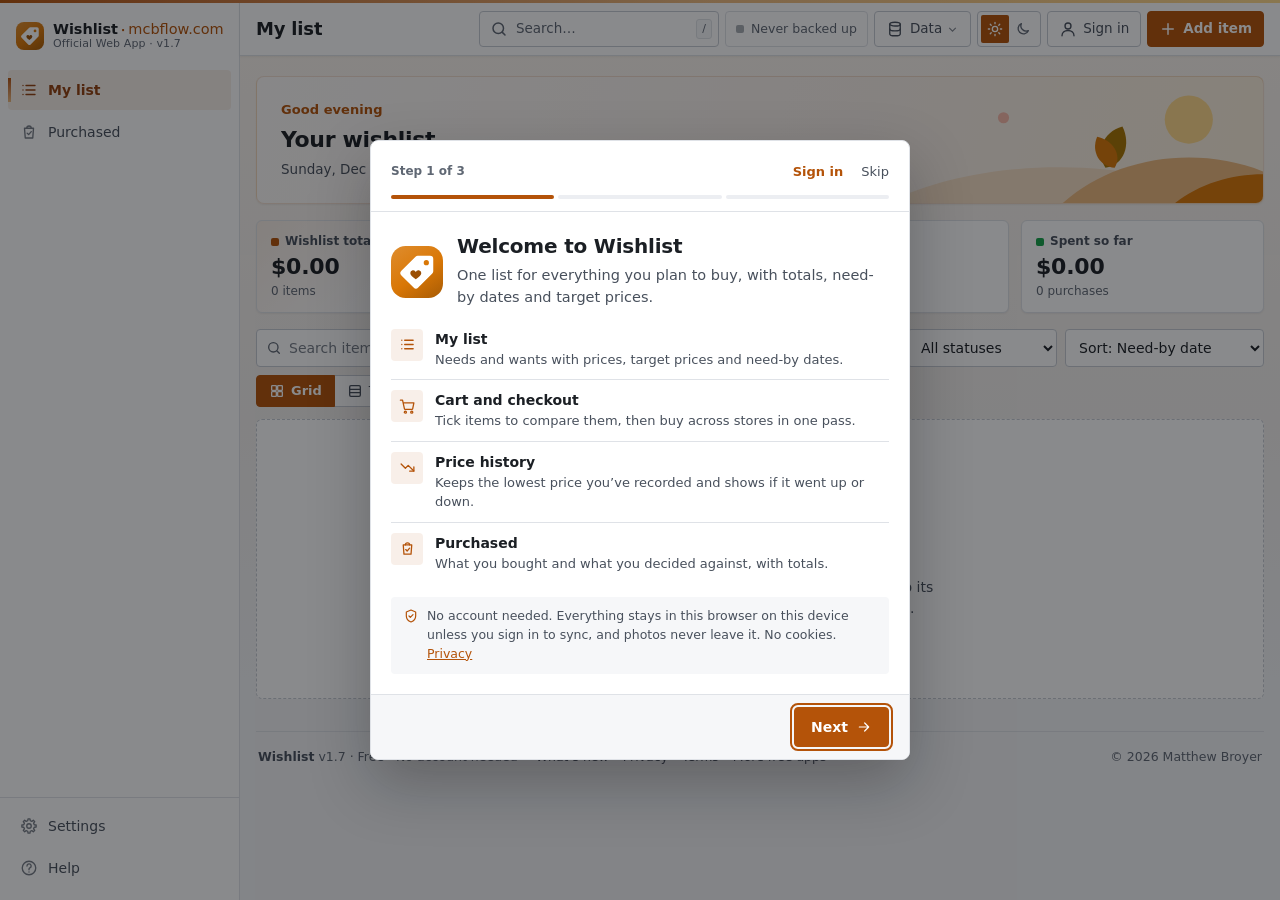
==== commit 4cd15b0f: "Add files via upload" ====
--- a/index.html
+++ b/index.html
@@ -5,20 +5,20 @@
 <meta name="viewport" content="width=device-width, initial-scale=1.0, viewport-fit=cover">
 <meta http-equiv="Content-Security-Policy" content="default-src 'none'; style-src 'self' 'unsafe-inline'; img-src 'self' data: blob:; script-src 'self' 'unsafe-inline'; base-uri 'none'; form-action 'none'; connect-src https://rxvcjdwmvxhwbdwncfhj.supabase.co; manifest-src 'self'; worker-src 'self';">
 <title>Wishlist | My list</title>
-<meta name="description" content="Free wishlist and shopping planner. Track needs and wants, target prices and need-by dates. No account, and your list stays in your browser.">
+<meta name="description" content="Free wishlist and shopping planner. Track needs and wants, target prices and need-by dates. No account needed, and your list stays in your browser.">
 <link rel="canonical" href="https://wishlist.mcbflow.com/">
 <meta property="og:type" content="website">
 <meta property="og:site_name" content="wishlist.mcbflow.com">
-<meta property="og:title" content="wishlist.mcbflow.com: free wishlist and shopping planner">
-<meta property="og:description" content="Plan what you buy. Track needs and wants, target prices and need-by dates, then check out across stores. No account, and your list stays in your browser.">
+<meta property="og:title" content="Wishlist: Free wishlist and shopping planner">
+<meta property="og:description" content="Plan what you buy. Track needs and wants, target prices and need-by dates, then check out across stores. No account needed, and your list stays in your browser.">
 <meta property="og:url" content="https://wishlist.mcbflow.com/">
 <meta property="og:image" content="https://wishlist.mcbflow.com/og-image.png">
 <meta property="og:image:width" content="1200">
 <meta property="og:image:height" content="630">
-<meta property="og:image:alt" content="wishlist.mcbflow.com: a wishlist and shopping planner that keeps your list in your browser">
+<meta property="og:image:alt" content="Wishlist: A wishlist and shopping planner that keeps your list in your browser">
 <meta name="twitter:card" content="summary_large_image">
-<meta name="twitter:title" content="wishlist.mcbflow.com: free wishlist and shopping planner">
-<meta name="twitter:description" content="Track needs and wants, target prices and need-by dates. No account, and your list stays in your browser.">
+<meta name="twitter:title" content="Wishlist: Free wishlist and shopping planner">
+<meta name="twitter:description" content="Track needs and wants, target prices and need-by dates. No account needed, and your list stays in your browser.">
 <meta name="twitter:image" content="https://wishlist.mcbflow.com/og-image.png">
 <link rel="manifest" href="manifest.json">
 <link rel="icon" href="favicon.svg" type="image/svg+xml">
@@ -30,7 +30,7 @@
 <meta name="mobile-web-app-capable" content="yes">
 <meta name="apple-mobile-web-app-capable" content="yes">
 <script type="application/ld+json">
-{"@context":"https://schema.org","@type":"WebApplication","name":"wishlist.mcbflow.com","alternateName":"Wishlist","url":"https://wishlist.mcbflow.com/","description":"Free wishlist and shopping planner. Track needs and wants, target prices and need-by dates. No account, and your list stays in your browser.","applicationCategory":"ShoppingApplication","operatingSystem":"Any (runs in a web browser)","browserRequirements":"Requires JavaScript","isAccessibleForFree":true,"offers":{"@type":"Offer","price":"0","priceCurrency":"USD"},"author":{"@type":"Person","name":"Matthew Broyer","url":"https://matthewbroyer.com/"}}
+{"@context":"https://schema.org","@type":"WebApplication","name":"wishlist.mcbflow.com","alternateName":"Wishlist","url":"https://wishlist.mcbflow.com/","description":"Free wishlist and shopping planner. Track needs and wants, target prices and need-by dates. No account needed, and your list stays in your browser.","applicationCategory":"ShoppingApplication","operatingSystem":"Any (runs in a web browser)","browserRequirements":"Requires JavaScript","isAccessibleForFree":true,"offers":{"@type":"Offer","price":"0","priceCurrency":"USD"},"author":{"@type":"Person","name":"Matthew Broyer","url":"https://matthewbroyer.com/"}}
 </script>
 <script>
 (function(){
@@ -63,7 +63,7 @@
   --shadow-pop:0 8px 24px -6px rgba(20,24,31,.22),0 1px 3px rgba(20,24,31,.08);
   --mesh1:transparent; --mesh2:transparent; --glowp:0%;
   --area-top:.14; --area-bot:0; --bar-bot:1; --hover-band:rgba(20,24,31,.045);
-  --need:#a24d22; --need-soft:#fbeee6; --want:#4f5f7a; --want-soft:#eef1f6; --star:#b98b1d; --toast-link:#fbbf24;
+  --need:#a24d22; --need-soft:#fbeee6; --want:#4f5f7a; --want-soft:#eef1f6; --star:#b98b1d;
 }
 @media (prefers-color-scheme:dark){
   :root:where(:not([data-theme="light"])){
@@ -78,7 +78,7 @@
     --shadow:0 1px 2px rgba(0,0,0,.3);
     --shadow-pop:0 10px 28px -6px rgba(0,0,0,.6),0 0 0 1px rgba(255,255,255,.03); --scrim:rgba(0,0,0,.6);
     --area-top:.2; --area-bot:0; --bar-bot:1; --hover-band:rgba(255,255,255,.05);
-    --need:#e08a5c; --need-soft:#3a2a20; --want:#a3b1c6; --want-soft:#27303c; --star:#e0b559; --toast-link:#b45309;
+    --need:#e08a5c; --need-soft:#3a2a20; --want:#a3b1c6; --want-soft:#27303c; --star:#e0b559;
   }
 }
 :root[data-theme="dark"]{
@@ -93,7 +93,7 @@
   --shadow:0 1px 2px rgba(0,0,0,.3);
   --shadow-pop:0 10px 28px -6px rgba(0,0,0,.6),0 0 0 1px rgba(255,255,255,.03); --scrim:rgba(0,0,0,.6);
   --area-top:.2; --area-bot:0; --bar-bot:1; --hover-band:rgba(255,255,255,.05);
-  --need:#e08a5c; --need-soft:#3a2a20; --want:#a3b1c6; --want-soft:#27303c; --star:#e0b559; --toast-link:#b45309;
+  --need:#e08a5c; --need-soft:#3a2a20; --want:#a3b1c6; --want-soft:#27303c; --star:#e0b559;
 }
 
 *,*::before,*::after{box-sizing:border-box}
@@ -196,6 +196,11 @@
 .tag{display:inline-block;font-size:11.5px;color:var(--ink-2);background:var(--surface-2);border:1px solid var(--border);border-radius:3px;padding:0 6px;line-height:18px;white-space:nowrap;max-width:100%;overflow:hidden;text-overflow:ellipsis}
 .wcard .body{padding:10px 12px 12px;display:flex;flex-direction:column;gap:8px;flex:1}
 .wcard .name{font-weight:600;font-size:14px;line-height:1.3;display:-webkit-box;-webkit-line-clamp:2;-webkit-box-orient:vertical;overflow:hidden}
+/* long names (even with no spaces) wrap; on narrow cards the row actions drop under the price instead of being cut off */
+.wcard .name,.datatable .nm,.it .sub{overflow-wrap:anywhere}
+.datatable .it{min-width:min(200px,42vw)}   /* item names stay readable when another column holds long text */
+.wcard .price-row{flex-wrap:wrap;row-gap:4px}
+.wcard .price-row .rowact{margin-left:auto}
 .meta-row{display:flex;align-items:center;justify-content:space-between;gap:6px;flex-wrap:wrap}
 .tags{display:flex;gap:4px;flex-wrap:wrap;min-width:0}
 .stars{color:var(--star);font-size:12px;letter-spacing:1px;white-space:nowrap}
@@ -216,7 +221,7 @@
 .rowact{display:flex;gap:2px;justify-content:flex-end;align-items:center}
 .target-note{font-size:12px;color:var(--good-ink)}
 
-.tablewrap{background:var(--surface);border:1px solid var(--border);border-radius:var(--r);box-shadow:var(--shadow);overflow-x:auto;border-top:1px solid var(--border)}
+.tablewrap{position:relative;background:var(--surface);border:1px solid var(--border);border-radius:var(--r);box-shadow:var(--shadow);overflow-x:auto;border-top:1px solid var(--border)}   /* position: screen-reader-only labels inside the table stay inside the scroller instead of widening the page */
 table.datatable{width:100%;border-collapse:collapse;font-size:13px}
 .datatable th{text-align:left;color:var(--ink-2);white-space:nowrap;font-size:12px;font-weight:600;background:var(--surface-2);border-bottom:1px solid var(--border-strong);padding:6px 8px}
 .datatable td{border-top:1px solid var(--border);vertical-align:middle;padding:5px 8px}
@@ -233,10 +238,6 @@
 .it .sub{display:flex;flex-wrap:wrap;align-items:center;gap:4px 6px;margin-top:3px;font-size:12px;color:var(--muted)}
 .m-only{display:none!important}
 .skeleton-card{height:300px;background:var(--surface);border:1px solid var(--border);border-radius:var(--r)}
-.empty-state{text-align:center;padding:36px 16px;border:1px dashed var(--border-strong);border-radius:var(--r);color:var(--ink-2);background:var(--surface);box-shadow:none}
-.empty-state h3{font-size:15px;font-weight:600;margin-bottom:4px}
-.empty-state p{color:var(--muted);max-width:460px;margin:0 auto;font-size:13.5px}
-.es-act{display:flex;gap:8px;justify-content:center;margin-top:14px;flex-wrap:wrap}
 
 .cartbar{position:fixed;left:50%;transform:translateX(-50%);bottom:calc(16px + env(safe-area-inset-bottom,0px));width:min(760px,calc(100% - 24px));z-index:40;display:flex;align-items:center;gap:12px;flex-wrap:wrap;padding:10px 12px 10px 16px;background:var(--surface);border:1px solid var(--border-strong);border-left:3px solid var(--accent);border-radius:var(--r);box-shadow:var(--shadow-pop)}
 .cart-sum{display:flex;align-items:center;gap:12px;margin-right:auto;min-width:0}
@@ -248,6 +249,7 @@
 .modal-overlay{position:fixed;inset:0;z-index:80;display:flex;align-items:flex-start;justify-content:center;padding:6vh 16px 24px;overflow-y:auto;background:rgba(10,12,16,.45)}
 .modal{width:100%;max-width:560px;background:var(--surface);border:1px solid var(--border);border-radius:8px;box-shadow:var(--shadow-pop);padding:20px}
 .modal.sm{max-width:400px}
+#confirmOverlay{align-items:center}   /* confirms sit in the middle of the screen, not near the top */
 .modal h2{font-size:17px;font-weight:650}
 .modal-sub{color:var(--muted);font-size:13px;margin:4px 0 14px}
 .modal-actions{display:flex;justify-content:space-between;align-items:center;gap:8px;margin-top:16px;padding-top:14px;border-top:1px solid var(--border)}
@@ -290,39 +292,31 @@
 .checkout-row.done .ok{display:inline-flex}
 .checkout-row.done .btn{display:none}
 
-.toast{position:fixed;left:50%;transform:translateX(-50%);bottom:calc(20px + env(safe-area-inset-bottom,0px));z-index:90;display:flex;align-items:center;gap:12px;padding:10px 14px;color:var(--bg);font-size:13.5px;max-width:calc(100% - 24px);border-radius:var(--r);background:var(--ink);box-shadow:var(--shadow-pop)}
-body.has-cart .toast{bottom:calc(92px + env(safe-area-inset-bottom,0px))}
-.toast button{background:none;border:0;color:var(--toast-link);font-weight:700;padding:4px 6px;border-radius:var(--r-sm)}
+body.has-cart .mbu-toast{bottom:calc(92px + env(safe-area-inset-bottom,0px))}   /* the shared toast (mb-ui.js) sits above the cart bar */
 .totop{position:fixed;right:16px;bottom:calc(20px + env(safe-area-inset-bottom,0px));z-index:30;display:grid;place-items:center;border:1px solid var(--border);color:var(--ink-2);opacity:0;visibility:hidden;border-radius:var(--r);width:40px;height:40px;background:var(--surface);box-shadow:var(--shadow-pop);transition:opacity var(--ease),visibility var(--ease)}
 .totop.visible{opacity:1;visibility:visible}
 .totop:hover{background:var(--surface-2);color:var(--ink);border-color:var(--border-strong)}
 body.has-cart .totop{bottom:calc(92px + env(safe-area-inset-bottom,0px))}
 
-.faq-list{background:var(--surface);border:1px solid var(--border);border-radius:var(--r);box-shadow:var(--shadow);padding:0 16px}
-.faq-item + .faq-item{border-top:1px solid var(--border)}
-.faq-q{width:100%;display:flex;align-items:center;justify-content:space-between;gap:12px;background:none;border:0;text-align:left;font-weight:600;color:var(--ink);font-size:14px;padding:12px 0}
-.faq-q:hover{color:var(--accent)}
-.faq-q .chev{color:var(--muted);flex-shrink:0;transition:transform var(--ease)}
-.faq-item.open .faq-q .chev{transform:rotate(180deg)}
-.faq-answer{display:none}
-.faq-item.open .faq-answer{display:block}
-.faq-answer p{padding:0 0 14px;color:var(--ink-2);font-size:13.5px;line-height:1.55;max-width:760px}
-
-.search-modal{max-width:520px}
-.search-modal .search input{width:100%;padding-left:32px}
-.search-modal .search{position:relative}
-.search-modal .search svg.i{position:absolute;left:10px;top:50%;transform:translateY(-50%);color:var(--muted)}
-.search-results{margin-top:10px;max-height:50vh;overflow-y:auto;display:flex;flex-direction:column;gap:2px}
-.search-group-label{font-size:11.5px;font-weight:600;text-transform:uppercase;letter-spacing:.06em;color:var(--muted);margin:10px 2px 4px}
-.search-result{display:flex;align-items:center;gap:8px;width:100%;text-align:left;background:none;border:0;border-radius:var(--r-sm);padding:8px 10px;font-size:13.5px;color:var(--ink)}
-.search-result:hover,.search-result:focus-visible{background:var(--surface-2)}
-.release-list,.legal-text{max-height:60vh;overflow-y:auto;margin:10px 0 0;padding-right:4px}
-.release-list{display:flex;flex-direction:column;gap:16px}
-.release-entry .rel-head{display:flex;align-items:center;gap:8px;margin-bottom:6px}
-.release-entry .rel-version{font-weight:650;font-variant-numeric:tabular-nums}
-.release-entry .rel-date{color:var(--muted);font-size:12.5px}
-.release-entry ul,.legal-text ul{margin:0;padding-left:18px;font-size:13.5px;color:var(--ink-2);line-height:1.55}
-.release-entry li + li{margin-top:2px}
+/* Help page (suite standard: intro · Getting started · FAQ groups as <details>) */
+.help{display:flex;flex-direction:column;gap:18px;max-width:780px}
+.help h2{margin:0 0 8px;font-size:15px;font-weight:650}
+.help-steps{margin:0;padding:14px 16px 14px 36px;background:var(--surface);border:1px solid var(--border);border-radius:var(--r);font-size:14px;color:var(--ink-2);line-height:1.55}
+.help-steps li + li{margin-top:6px}
+.help-steps b{color:var(--ink)}
+.faq-list{background:var(--surface);border:1px solid var(--border);border-radius:var(--r);padding:0 16px}
+.faq + .faq{border-top:1px solid var(--border)}
+.faq summary{display:flex;align-items:center;justify-content:space-between;gap:12px;min-height:44px;padding:10px 0;cursor:pointer;list-style:none;font-weight:600;color:var(--ink);font-size:14px}
+.faq summary::-webkit-details-marker{display:none}
+.faq summary:hover{color:var(--accent)}
+.faq summary:focus-visible{outline:2px solid var(--accent);outline-offset:2px;border-radius:var(--r-sm)}
+.faq summary .chev{color:var(--muted);flex-shrink:0;transition:transform var(--ease)}
+.faq[open] summary .chev{transform:rotate(180deg)}
+.faq p{margin:0;padding:0 0 14px;color:var(--ink-2);font-size:13.5px;line-height:1.55;max-width:760px;overflow-wrap:anywhere}
+.faq p button{border:0;background:none;padding:0;color:var(--accent);font:inherit;text-decoration:underline;text-underline-offset:2px;cursor:pointer}
+
+.legal-text{max-height:60vh;overflow-y:auto;margin:10px 0 0;padding-right:4px}
+.legal-text ul{margin:0;padding-left:18px;font-size:13.5px;color:var(--ink-2);line-height:1.55}
 .legal-text{font-size:13.5px;line-height:1.6;color:var(--ink)}
 .legal-text h3{margin:16px 0 4px;font-size:14px}
 .legal-text h3:first-child{margin-top:0}
@@ -332,7 +326,7 @@
 .legal-updated{color:var(--muted);font-size:12.5px;margin-bottom:12px!important}
 
 
-.bnav,.bn-sheet{display:none}
+.bnav{display:none}
 
 /* ---- v1.8 ---- */
 .pill.cool{background:color-mix(in srgb,var(--s2) 12%,var(--surface));color:var(--s2);border-color:color-mix(in srgb,var(--s2) 40%,transparent)}
@@ -366,13 +360,9 @@
 }
 /* phones (<768, the MB Suite v3 phone breakpoint): bottom bar + its More sheet */
 @media(max-width:767px){
-  .bn-sheet{display:flex;flex-direction:column;gap:4px;position:fixed;left:8px;right:8px;z-index:56;background:var(--surface);border:1px solid var(--border-strong);padding:6px;border-radius:var(--r);box-shadow:var(--shadow-pop);bottom:calc(64px + env(safe-area-inset-bottom))}
-  .bn-item{display:flex;align-items:center;gap:10px;min-height:48px;padding:0 12px;border:0;text-align:left;color:var(--ink);font-size:14px;border-radius:var(--r-sm);background:var(--surface)}
-  .bn-item:hover{background:var(--surface-2)}
-  .bn-item svg.i{color:var(--ink-2)}
   .cartbar{bottom:calc(64px + env(safe-area-inset-bottom,0px))}
-  .toast,.totop{bottom:calc(68px + env(safe-area-inset-bottom,0px))}
-  body.has-cart .toast,body.has-cart .totop{bottom:calc(140px + env(safe-area-inset-bottom,0px))}
+  .totop{bottom:calc(68px + env(safe-area-inset-bottom,0px))}
+  body.has-cart .mbu-toast,body.has-cart .totop{bottom:calc(140px + env(safe-area-inset-bottom,0px))}
   body.has-cart main.wrap{padding-bottom:130px}
 }
 @media(max-width:700px){
@@ -406,13 +396,15 @@
   .cartbar .btn{padding:0 12px}
   .modal-overlay{padding:0;align-items:flex-end}
   .modal{border-radius:8px 8px 0 0;max-height:94vh;overflow-y:auto}
+  #confirmOverlay{padding:16px;align-items:center}
+  #confirmOverlay .modal{border-radius:8px}
   .card{padding:14px}
   .card.tile{padding:10px 12px}
   .tile .val{font-size:19px}
 }
 @media(max-width:380px){.wgrid{grid-template-columns:1fr}}
 @media print{
-  .mb-side,.page-bar,.bnav,.bn-sheet,.cartbar,.totop,.toolbar,#toastHost,.ph-actions,.banner{display:none!important}
+  .mb-side,.page-bar,.bnav,.cartbar,.totop,.toolbar,.mbu-toast,.ph-actions,.banner{display:none!important}
   body{background:#fff}
 }
 @media(pointer:coarse),(max-width:700px){
@@ -709,11 +701,9 @@
 .brand .logo svg{border-radius:0}
 .mb-side .side-nav .count{margin-left:auto}
 .cartbar{left:calc(50% + var(--side-w) / 2);width:min(760px,calc(100% - var(--side-w) - 24px))}
-.toast{left:calc(50% + var(--side-w) / 2)}
 #homeBanner .cu-art{max-width:62%}
 .page-h{align-items:flex-end}
 @media (min-width:768px){ .page-h h2{display:none} .page-h p{margin-top:0} }  /* the page bar names the view; the line under it stays */
-.empty-state .es-art{display:block;margin:0 auto 6px}
 .share-row{display:flex;align-items:center;justify-content:space-between;gap:12px;flex-wrap:wrap;margin-bottom:12px;padding:12px 14px}
 .share-row b{font-size:14px}
 .share-row p{color:var(--ink-2);font-size:13px;margin-top:2px}
@@ -722,17 +712,20 @@
 .thumb-btn:focus-visible{outline:2px solid var(--accent);outline-offset:-2px}
 .image-preview .thumb-btn img{width:100%;height:100%;object-fit:cover;display:block}
 /* legal pages and release notes open above the welcome screen (.mbw is z-index 1000) */
-#privacyOverlay,#termsOverlay,#releaseNotesOverlay{z-index:1010}
+#privacyOverlay,#termsOverlay{z-index:1010}
 /* Settings page */
 #settingsSection .mb-about{margin-top:0}
 .mb-set .mb-set-c .btn{min-height:var(--ctl-sm)}
-.bn-item .uic{color:var(--ink-2)}
+/* Settings → Install (suite standard wording) */
+.inst-line{margin:0;font-size:14px;color:var(--ink)}
+.inst-ok{font-size:13px;font-weight:600;color:var(--good-ink)}
+/* empty screens (MBUI.empty) sit in a quiet card */
+#wishlistEmpty,#purchasedEmpty{border:1px dashed var(--border-strong);border-radius:var(--r);background:var(--surface)}
 @media (max-width:1023px){
   .cartbar{left:calc(50% + var(--rail-w) / 2);width:min(760px,calc(100% - var(--rail-w) - 24px))}
-  .toast{left:calc(50% + var(--rail-w) / 2)}
 }
 @media (max-width:767px){
-  .cartbar,.toast{left:50%}
+  .cartbar{left:50%}
   .cartbar{width:calc(100% - 24px)}
   .page-bar .actions .hide-phone{display:none}
 }
@@ -749,7 +742,7 @@
 
 <aside class="mb-side" aria-label="App">
   <a class="brand" href="./" data-home aria-label="Wishlist (wishlist.mcbflow.com): go to My list"><span class="logo"><svg viewBox="0 0 64 64" aria-hidden="true" focusable="false" xmlns="http://www.w3.org/2000/svg"><defs><linearGradient id="mbwi-g1-2" gradientUnits="userSpaceOnUse" x1="10" y1="0" x2="54" y2="64"><stop offset="0" stop-color="#de8a29"/><stop offset=".55" stop-color="#D97706"/><stop offset="1" stop-color="#ae5f05"/></linearGradient><clipPath id="mbwi-c1-2"><rect width="64" height="64" rx="18"/></clipPath></defs><g clip-path="url(#mbwi-c1-2)"><rect width="64" height="64" fill="url(#mbwi-g1-2)"/><path d="M33 12h15a4 4 0 0 1 4 4v15a4 4 0 0 1-1.2 2.8L33.5 51.2a4 4 0 0 1-5.7 0L12.8 36.2a4 4 0 0 1 0-5.7L30.2 13.2A4 4 0 0 1 33 12z" fill="#fff"/>
-<circle cx="43.5" cy="20.5" r="3.2" fill="#D97706"/><path d="M30.5 41c-4.4-3-6.8-5.2-6.8-7.8a3.5 3.5 0 0 1 6.8-1.1 3.5 3.5 0 0 1 6.8 1.1c0 2.6-2.4 4.8-6.8 7.8z" fill="#9A4F05"/></g></svg></span><span class="bt"><b>Wishlist<i class="tld"><span class="sep" aria-hidden="true">∙</span>mcbflow.com</i></b><span>Official Web App · v1.5</span></span></a>
+<circle cx="43.5" cy="20.5" r="3.2" fill="#D97706"/><path d="M30.5 41c-4.4-3-6.8-5.2-6.8-7.8a3.5 3.5 0 0 1 6.8-1.1 3.5 3.5 0 0 1 6.8 1.1c0 2.6-2.4 4.8-6.8 7.8z" fill="#9A4F05"/></g></svg></span><span class="bt"><b>Wishlist<i class="tld"><span class="sep" aria-hidden="true">∙</span>mcbflow.com</i></b><span>Official Web App · v1.7</span></span></a>
   <nav class="side-nav" id="siteNav" aria-label="Sections">
     <button type="button" id="tabWishlist" data-tab="wishlist" aria-current="page"><svg class="uic" viewBox="0 0 24 24" width="18" height="18" fill="none" stroke="currentColor" stroke-width="1.8" stroke-linecap="round" stroke-linejoin="round" aria-hidden="true" focusable="false"><path d="M8 6h12M8 12h12M8 18h12M4 6h.01M4 12h.01M4 18h.01"/></svg><span>My list</span><span class="count" id="countWishlist"></span></button>
     <button type="button" id="tabPurchased" data-tab="purchased"><svg class="uic" viewBox="0 0 24 24" width="18" height="18" fill="none" stroke="currentColor" stroke-width="1.8" stroke-linecap="round" stroke-linejoin="round" aria-hidden="true" focusable="false"><path d="M6 7h12l-1 13H7L6 7Z"/><path d="M9 7a3 3 0 0 1 6 0"/><path d="m9.5 13.5 2 2 3.5-4"/></svg><span>Purchased</span><span class="count" id="countPurchased"></span></button>
@@ -763,7 +756,7 @@
 <div class="mb-main">
 <header class="page-bar" id="siteHeader">
   <a class="brand phone-brand" href="./" data-home aria-label="Wishlist (wishlist.mcbflow.com): go to My list"><span class="logo"><svg viewBox="0 0 64 64" aria-hidden="true" focusable="false" xmlns="http://www.w3.org/2000/svg"><defs><linearGradient id="mbwi-g1-3" gradientUnits="userSpaceOnUse" x1="10" y1="0" x2="54" y2="64"><stop offset="0" stop-color="#de8a29"/><stop offset=".55" stop-color="#D97706"/><stop offset="1" stop-color="#ae5f05"/></linearGradient><clipPath id="mbwi-c1-3"><rect width="64" height="64" rx="18"/></clipPath></defs><g clip-path="url(#mbwi-c1-3)"><rect width="64" height="64" fill="url(#mbwi-g1-3)"/><path d="M33 12h15a4 4 0 0 1 4 4v15a4 4 0 0 1-1.2 2.8L33.5 51.2a4 4 0 0 1-5.7 0L12.8 36.2a4 4 0 0 1 0-5.7L30.2 13.2A4 4 0 0 1 33 12z" fill="#fff"/>
-<circle cx="43.5" cy="20.5" r="3.2" fill="#D97706"/><path d="M30.5 41c-4.4-3-6.8-5.2-6.8-7.8a3.5 3.5 0 0 1 6.8-1.1 3.5 3.5 0 0 1 6.8 1.1c0 2.6-2.4 4.8-6.8 7.8z" fill="#9A4F05"/></g></svg></span><span class="bt"><b>Wishlist<i class="tld"><span class="sep" aria-hidden="true">∙</span>mcbflow.com</i></b><span>Official Web App · v1.5</span></span></a>
+<circle cx="43.5" cy="20.5" r="3.2" fill="#D97706"/><path d="M30.5 41c-4.4-3-6.8-5.2-6.8-7.8a3.5 3.5 0 0 1 6.8-1.1 3.5 3.5 0 0 1 6.8 1.1c0 2.6-2.4 4.8-6.8 7.8z" fill="#9A4F05"/></g></svg></span><span class="bt"><b>Wishlist<i class="tld"><span class="sep" aria-hidden="true">∙</span>mcbflow.com</i></b><span>Official Web App · v1.7</span></span></a>
   <h1 class="page-title" id="pageTitle">My list</h1>
   <div class="actions">
       <button type="button" class="tb tb-search tb-opt" id="searchBtn" aria-label="Search (/ or Ctrl+K)" title="Search (/ or Ctrl+K)"><svg class="i" aria-hidden="true"><use href="#i-search"/></svg><span class="tb-lbl">Search…</span><kbd>/</kbd></button>
@@ -776,14 +769,14 @@
       <input type="file" id="importCsvInput" accept=".csv,text/csv" hidden>
       <button type="button" class="themesw" id="themeToggleBtn" role="switch" aria-checked="false" aria-label="Dark mode" title="Dark mode"><span class="tk"><svg class="i-sun" viewBox="0 0 24 24" fill="none" stroke="currentColor" stroke-width="2" stroke-linecap="round" aria-hidden="true"><circle cx="12" cy="12" r="4"/><path d="M12 2v2M12 20v2M4.9 4.9l1.4 1.4M17.7 17.7l1.4 1.4M2 12h2M20 12h2M4.9 19.1l1.4-1.4M17.7 6.3l1.4-1.4"/></svg><svg class="i-moon" viewBox="0 0 24 24" fill="none" stroke="currentColor" stroke-width="2" stroke-linecap="round" stroke-linejoin="round" aria-hidden="true"><path d="M20 14.5A8 8 0 0 1 9.5 4a8 8 0 1 0 10.5 10.5Z"/></svg><i class="th"></i></span></button>
       <button type="button" class="tb tb-acct" id="acctBtn"></button>
-      <button type="button" class="tb tb-primary" id="addItemBtn" aria-label="Add item" title="Add item"><svg class="i" aria-hidden="true"><use href="#i-plus"/></svg><span class="tb-lbl">Add item</span></button>
+      <button type="button" class="tb tb-primary hide-phone" id="addItemBtn" aria-label="Add item" title="Add item"><svg class="i" aria-hidden="true"><use href="#i-plus"/></svg><span class="tb-lbl">Add item</span></button>
   </div>
 </header>
 
 <main class="wrap" id="main" tabindex="-1">
   <section class="cu-banner" id="homeBanner">
     <svg class="cu-art" viewBox="0 0 640 136" preserveAspectRatio="xMaxYMax slice" aria-hidden="true" focusable="false"><circle class="b" cx="560" cy="46" r="26"/><path class="s" d="M210 150 C315 80 525 80 630 150Z"/><path class="m" d="M410 150 C485 66 635 66 710 150Z"/><path class="d" d="M530 150 C585 90 695 90 750 150Z"/><path class="n" transform="translate(470 98) rotate(-64) scale(0.5)" d="M0 0 C 20 -34 66 -40 96 -6 C 70 28 22 34 0 0Z"/><path class="d" transform="translate(480 98) rotate(-116) scale(0.4)" d="M0 0 C 20 -34 66 -40 96 -6 C 70 28 22 34 0 0Z"/><circle class="r" cx="360" cy="44" r="6"/></svg>
-    <div class="cu-txt"><p class="mb-greet" id="greet"></p><h2 class="cu-t">My list</h2><p class="cu-s" id="bannerSub">Planned purchases, in one place.</p></div>
+    <div class="cu-txt"><p class="mb-greet" id="greet"></p><h2 class="cu-t">Your wishlist</h2><p class="cu-s" id="bannerSub"></p></div>
   </section>
 
   <div class="page-h" id="viewHead" hidden>
@@ -792,14 +785,11 @@
       <p id="pageSub"></p>
     </div>
     <div class="ph-actions">
-      <button type="button" class="btn" id="releaseNotesBtn" hidden><svg class="i" aria-hidden="true"><use href="#i-doc"/></svg>Release notes</button>
+      <button type="button" class="btn" id="releaseNotesBtn" data-open="release" hidden><svg class="i" aria-hidden="true"><use href="#i-doc"/></svg>What’s new</button>
     </div>
   </div>
 
-  <div class="banner" id="demoBanner" hidden>
-    <span><strong>Sample data.</strong> Clear it and start your own list.</span>
-    <button type="button" class="btn sm" id="clearDemoBtn">Clear sample items</button>
-  </div>
+  <div id="sampleNote" hidden></div>
 
   <div class="banner" id="reviewBanner" hidden>
     <span id="reviewBannerText"></span>
@@ -848,12 +838,7 @@
       </div>
       <div id="wishlistTable" class="tablewrap" hidden></div>
     </div>
-    <div id="wishlistEmpty" class="empty-state" hidden>
-      <svg class="cu-art inline es-art" style="--cu-w:120px" viewBox="0 0 160 120" preserveAspectRatio="xMidYMid meet" aria-hidden="true" focusable="false"><path class="s" transform="translate(80 98)" d="M-48 2.2 C-48 -15.8 26.4 -16.5 48 -1.5 C49 14.2 -26.4 16.5 -48 2.2Z"/><path class="sd" d="M80 92 C75.6 71.8 83.3 54 80 41.4"/><path class="d" transform="translate(80 41.4) rotate(-38) scale(0.5)" d="M0 0 C 20 -34 66 -40 96 -6 C 70 28 22 34 0 0Z"/><path class="m" transform="translate(80 52.5) rotate(-150) scale(0.4)" d="M0 0 C 20 -34 66 -40 96 -6 C 70 28 22 34 0 0Z"/><circle class="b" cx="122" cy="40" r="7"/><path class="m" transform="translate(40 104)" d="M-13 0.9 C-13 -6.3 7.2 -6.6 13 -0.6 C13.3 5.7 -7.2 6.6 -13 0.9Z"/></svg>
-      <h3 id="wishlistEmptyTitle">Nothing here yet</h3>
-      <p id="wishlistEmptyText">Add something you're planning to buy. Paste a link, or fill it in by hand.</p>
-      <div class="es-act" id="wishlistEmptyActions"></div>
-    </div>
+    <div id="wishlistEmpty" hidden></div>
   </section>
 
   <section id="purchasedPane" hidden>
@@ -862,11 +847,7 @@
       <button type="button" class="btn mb-share-btn" id="shareProgressBtn"><svg class="i" aria-hidden="true"><use href="#i-share"/></svg>Share</button>
     </div>
     <div id="purchasedList" class="tablewrap"></div>
-    <div id="purchasedEmpty" class="empty-state" hidden>
-      <svg class="cu-art inline es-art" style="--cu-w:120px" viewBox="0 0 160 120" preserveAspectRatio="xMidYMid meet" aria-hidden="true" focusable="false"><path class="s" transform="translate(80 98)" d="M-48 2.2 C-48 -15.8 26.4 -16.5 48 -1.5 C49 14.2 -26.4 16.5 -48 2.2Z"/><path class="sd" d="M80 92 C75.6 71.8 83.3 54 80 41.4"/><path class="d" transform="translate(80 41.4) rotate(-38) scale(0.5)" d="M0 0 C 20 -34 66 -40 96 -6 C 70 28 22 34 0 0Z"/><path class="m" transform="translate(80 52.5) rotate(-150) scale(0.4)" d="M0 0 C 20 -34 66 -40 96 -6 C 70 28 22 34 0 0Z"/><circle class="b" cx="122" cy="40" r="7"/><path class="m" transform="translate(40 104)" d="M-13 0.9 C-13 -6.3 7.2 -6.6 13 -0.6 C13.3 5.7 -7.2 6.6 -13 0.9Z"/></svg>
-      <h3>No purchases yet</h3>
-      <p>Items you mark purchased land here with what you spent, so you can see where the money went. On My list, use Buy now or Mark purchased.</p>
-    </div>
+    <div id="purchasedEmpty" hidden></div>
     <div id="droppedWrap" hidden>
       <h3 class="dropped-h">Decided against</h3>
       <div id="droppedList" class="tablewrap"></div>
@@ -874,64 +855,40 @@
   </section>
 
   <section id="faqSection" hidden>
-    <div class="faq-list" id="faqList">
-      <div class="faq-item" id="faq-1">
-        <button class="faq-q" aria-expanded="false"><span>Where is my list saved?</span><svg class="i chev" aria-hidden="true"><use href="#i-chev"/></svg></button>
-        <div class="faq-answer"><p>Item details are saved in this browser's local storage. Photos are stored separately in IndexedDB on this device. Nothing is sent to a server unless you sign in to sync, and photos never are. Clearing browser data or using another browser shows an empty list. Back it up from the Data menu.</p></div>
-      </div>
-      <div class="faq-item" id="faq-2">
-        <button class="faq-q" aria-expanded="false"><span>Can I pull a product's photo or price automatically from a link?</span><svg class="i chev" aria-hidden="true"><use href="#i-chev"/></svg></button>
-        <div class="faq-answer"><p>No. Nothing is fetched from the link you paste. Copy the title and price off the product page, paste them into the "paste copied title &amp; price" box, or upload a photo yourself and fill in the fields by hand.</p></div>
-      </div>
-      <div class="faq-item" id="faq-3">
-        <button class="faq-q" aria-expanded="false"><span>How do I back up or move my list to another device?</span><svg class="i chev" aria-hidden="true"><use href="#i-chev"/></svg></button>
-        <div class="faq-answer"><p>Open the Data menu. "Export All (JSON)" saves a full backup (including photos), "Export All (ZIP)" puts that backup, a spreadsheet and your photos in one file, and "Export All (CSV)" saves a spreadsheet copy. On the new device, use "Import Backup" and pick the JSON or ZIP file. Importing the same file twice won't double anything. Or sign in to sync: your items then match on every device (photos stay on the device you added them on).</p></div>
-      </div>
-      <div class="faq-item" id="faq-7">
-        <button class="faq-q" aria-expanded="false"><span>Where do backups get saved?</span><svg class="i chev" aria-hidden="true"><use href="#i-chev"/></svg></button>
-        <div class="faq-answer"><p>Wherever you choose. The first time you save, the browser asks for a folder and file name. After that, "Save backup now" (or Ctrl/Cmd+S) overwrites that same file. Firefox, Safari and phone browsers download to your Downloads folder instead.</p></div>
-      </div>
-      <div class="faq-item" id="faq-4">
-        <button class="faq-q" aria-expanded="false"><span>What happens when I delete or clear items?</span><svg class="i chev" aria-hidden="true"><use href="#i-chev"/></svg></button>
-        <div class="faq-answer"><p>Deleting a single item shows an "Undo" toast for a few seconds. Clearing your list or all data always asks you to confirm first. Save a backup beforehand if you want to keep a copy.</p></div>
-      </div>
-      <div class="faq-item" id="faq-5">
-        <button class="faq-q" aria-expanded="false"><span>Does anyone else see my list?</span><svg class="i chev" aria-hidden="true"><use href="#i-chev"/></svg></button>
-        <div class="faq-answer"><p>No. Unless you sign in to sync, there's no account and nothing leaves this browser. If you do sign in, your synced items can only be read by your own account.</p></div>
-      </div>
-      <div class="faq-item" id="faq-6">
-        <button class="faq-q" aria-expanded="false"><span>What are the small store labels on my items?</span><svg class="i chev" aria-hidden="true"><use href="#i-chev"/></svg></button>
-        <div class="faq-answer"><p>When a link matches a store this app recognizes, it shows that store's name as a label. This app isn't affiliated with any retailer it labels.</p></div>
-      </div>
-      <div class="faq-item" id="faq-8">
-        <button class="faq-q" aria-expanded="false"><span>Can I bring in my old spreadsheet?</span><svg class="i chev" aria-hidden="true"><use href="#i-chev"/></svg></button>
-        <div class="faq-answer"><p>Yes. Save it as CSV from Excel or Google Sheets (File, Save As or Download, CSV), then use Data, "Import Spreadsheet (CSV)". The app finds the header row, guesses which column is the name, price, quantity, link, priority, category and date, and lets you change any of them before importing.</p></div>
-      </div>
-      <div class="faq-item" id="faq-9">
-        <button class="faq-q" aria-expanded="false"><span>Does it track prices automatically?</span><svg class="i chev" aria-hidden="true"><use href="#i-chev"/></svg></button>
-        <div class="faq-answer"><p>No. Everything runs in your browser with no server, so it can't check store prices in the background. When you update an item's price, the old one is kept in its price history, and the card shows the lowest price you've recorded and whether it went up or down.</p></div>
-      </div>
-      <div class="faq-item" id="faq-10">
-        <button class="faq-q" aria-expanded="false"><span>What's the "quick pause" when I mark something ready?</span><svg class="i chev" aria-hidden="true"><use href="#i-chev"/></svg></button>
-        <div class="faq-answer"><p>When a Want of $100 or more is set to "Ready to buy", the app offers an optional waiting period of a day, a week or a month. Needs never get the prompt. During the wait the item shows a "Cooling off" label and Buy now asks once before opening the link. You can skip it every time.</p></div>
-      </div>
-      <div class="faq-item" id="faq-11">
-        <button class="faq-q" aria-expanded="false"><span>What does "Not buying" do?</span><svg class="i chev" aria-hidden="true"><use href="#i-chev"/></svg></button>
-        <div class="faq-answer"><p>It takes an item off your wishlist without deleting it, and lists it under "Decided against" on the Purchased tab with what it would have cost. Items untouched for 90 days are flagged for a quick review so the list doesn't fill up with things you no longer want.</p></div>
-      </div>
-      <div class="faq-item" id="faq-14">
-        <button class="faq-q" aria-expanded="false"><span>How do I move something to Purchased?</span><svg class="i chev" aria-hidden="true"><use href="#i-chev"/></svg></button>
-        <div class="faq-answer"><p>Use the check mark next to an item's edit and delete buttons, or Mark purchased in its edit window. Items without a link show a Mark purchased button instead of Buy now. Buy now only opens the store page, then asks if you bought it. To do several at once, tick them and use Buy selected.</p></div>
-      </div>
-      <div class="faq-item" id="faq-12">
-        <button class="faq-q" aria-expanded="false"><span>Can I install it like an app?</span><svg class="i chev" aria-hidden="true"><use href="#i-chev"/></svg></button>
-        <div class="faq-answer"><p>Yes. In Chrome or Edge, use the Install button in Settings when your browser offers it, or the install icon in the address bar. On iPhone or iPad, tap Share, then Add to Home Screen. Installed, it opens in its own window and works offline after the first visit. On iPhone and iPad the Home Screen version keeps its own storage, so use a backup to move your list into it.</p></div>
-      </div>
-      <div class="faq-item" id="faq-13">
-        <button class="faq-q" aria-expanded="false"><span>What does the Share button make?</span><svg class="i chev" aria-hidden="true"><use href="#i-chev"/></svg></button>
-        <div class="faq-answer"><p>On the Purchased tab, Share makes a square image of your progress: how many planned things you bought, how many you decided against, and how many are still on your list. It's drawn on your device and nothing is uploaded. Item names never go on it, and dollar amounts only appear if you turn them on.</p></div>
-      </div>
-    </div>
+  <div class="help">
+    <section aria-labelledby="hlpStart"><h2 id="hlpStart">Getting started</h2><ol class="help-steps">
+      <li><b>Add an item.</b> Use Add item (the + in the middle of the bottom bar on phones). Paste a product link and the title and price you copied, or type them in.</li>
+      <li><b>Mark it a Need or a Want</b> and, if you like, give it a target price, a need-by date and a status such as Saving or Ready to buy.</li>
+      <li><b>Plan your buying.</b> Tick items to compare them side by side, change several at once, or open their stores one after another with Buy selected.</li>
+      <li><b>Mark it purchased</b> when you buy it. It moves to Purchased with what you spent; “Not buying” keeps a record of what you decided against.</li>
+    </ol></section>
+    <section aria-label="Your list"><h2>Your list</h2><div class="faq-list">
+      <details class="faq" id="faq-2"><summary><span>Can I pull a product’s photo or price automatically from a link?</span><svg class="i chev" aria-hidden="true"><use href="#i-chev"/></svg></summary><p>No. Nothing is fetched from the link you paste. Copy the title and price off the product page, paste them into the “paste copied title &amp; price” box, or upload a photo yourself and fill in the fields by hand.</p></details>
+      <details class="faq" id="faq-9"><summary><span>Does it track prices automatically?</span><svg class="i chev" aria-hidden="true"><use href="#i-chev"/></svg></summary><p>No. Everything runs in your browser with no server, so it can’t check store prices in the background. When you update an item’s price, the old one is kept in its price history, and the card shows the lowest price you’ve recorded and whether it went up or down.</p></details>
+      <details class="faq" id="faq-6"><summary><span>What are the small store labels on my items?</span><svg class="i chev" aria-hidden="true"><use href="#i-chev"/></svg></summary><p>When a link matches a store this app recognizes, it shows that store’s name as a label. This app isn’t affiliated with any retailer it labels.</p></details>
+      <details class="faq" id="faq-4"><summary><span>What happens when I delete or clear items?</span><svg class="i chev" aria-hidden="true"><use href="#i-chev"/></svg></summary><p>Deleting an item removes it right away and shows Undo for a few seconds. Clear wishlist items in the Data menu empties your list the same way, with Undo. Clear all data asks you to type DELETE first and can’t be undone, so save a backup beforehand if you want one.</p></details>
+      <details class="faq" id="faq-15"><summary><span>What is the sample data?</span><svg class="i chev" aria-hidden="true"><use href="#i-chev"/></svg></summary><p>Seven sample items you can choose on the welcome screen to try the app. They never sync. Remove them with Remove sample data at the top of My list (or in Settings).</p></details>
+      <details class="faq" id="faq-16"><summary><span>Keyboard shortcuts</span><svg class="i chev" aria-hidden="true"><use href="#i-chev"/></svg></summary><p>Press / or Ctrl+K (⌘K on a Mac) to search, Ctrl+S (⌘S) to save a backup, and Esc to close a window.</p></details>
+    </div></section>
+    <section aria-label="Buying"><h2>Buying</h2><div class="faq-list">
+      <details class="faq" id="faq-14"><summary><span>How do I move something to Purchased?</span><svg class="i chev" aria-hidden="true"><use href="#i-chev"/></svg></summary><p>Use the check mark next to an item’s edit and delete buttons, or Mark purchased in its edit window. Items without a link show a Mark purchased button instead of Buy now. Buy now only opens the store page, then asks if you bought it. To do several at once, tick them and use Buy selected.</p></details>
+      <details class="faq" id="faq-10"><summary><span>What’s the “quick pause” when I mark something ready?</span><svg class="i chev" aria-hidden="true"><use href="#i-chev"/></svg></summary><p>When a Want of $100 or more is set to “Ready to buy”, the app offers an optional waiting period of a day, a week or a month. Needs never get the prompt. During the wait the item shows a “Cooling off” label and Buy now asks once before opening the link. You can skip it every time.</p></details>
+      <details class="faq" id="faq-11"><summary><span>What does “Not buying” do?</span><svg class="i chev" aria-hidden="true"><use href="#i-chev"/></svg></summary><p>It takes an item off your wishlist without deleting it, and lists it under “Decided against” on the Purchased tab with what it would have cost. Items untouched for 90 days are flagged for a quick review so the list doesn’t fill up with things you no longer want.</p></details>
+      <details class="faq" id="faq-13"><summary><span>What does the Share button make?</span><svg class="i chev" aria-hidden="true"><use href="#i-chev"/></svg></summary><p>On the Purchased tab, Share makes a square image of your progress: how many planned things you bought, how many you decided against, and how many are still on your list. It’s drawn on your device and nothing is uploaded. Item names never go on it, and dollar amounts only appear if you turn them on.</p></details>
+    </div></section>
+    <section aria-label="Backups &amp;amp; moving"><h2>Backups &amp; moving</h2><div class="faq-list">
+      <details class="faq" id="faq-3"><summary><span>How do I back up or move my list to another device?</span><svg class="i chev" aria-hidden="true"><use href="#i-chev"/></svg></summary><p>Open the Data menu. “Export All (JSON)” saves a full backup (including photos), “Export All (ZIP)” puts that backup, a spreadsheet and your photos in one file, and “Export All (CSV)” saves a spreadsheet copy. On the new device, use “Import Backup” and pick the JSON or ZIP file. Importing the same file twice won’t double anything. Or sign in to sync: your items then match on every device (photos stay on the device you added them on).</p></details>
+      <details class="faq" id="faq-7"><summary><span>Where do backups get saved?</span><svg class="i chev" aria-hidden="true"><use href="#i-chev"/></svg></summary><p>Wherever you choose. The first time you save, the browser asks for a folder and file name. After that, “Save backup now” (or Ctrl/Cmd+S) overwrites that same file. Firefox, Safari and phone browsers download to your Downloads folder instead.</p></details>
+      <details class="faq" id="faq-8"><summary><span>Can I bring in my old spreadsheet?</span><svg class="i chev" aria-hidden="true"><use href="#i-chev"/></svg></summary><p>Yes. Save it as CSV from Excel or Google Sheets (File, Save As or Download, CSV), then use Data, “Import Spreadsheet (CSV)”. The app finds the header row, guesses which column is the name, price, quantity, link, priority, category and date, and lets you change any of them before importing.</p></details>
+    </div></section>
+    <section aria-label="Install the app"><h2>Install the app</h2><div class="faq-list">
+      <details class="faq" id="faq-12"><summary><span>Can I install it like an app?</span><svg class="i chev" aria-hidden="true"><use href="#i-chev"/></svg></summary><p>Yes. In Chrome or Edge, use the Install button in Settings when your browser offers it, or the install icon in the address bar. On iPhone or iPad, tap Share, then Add to Home Screen. Installed, it opens in its own window and works offline after the first visit. On iPhone and iPad the Home Screen version keeps its own storage, so use a backup to move your list into it.</p></details>
+    </div></section>
+    <section aria-label="Your data &amp;amp; privacy"><h2>Your data &amp; privacy</h2><div class="faq-list">
+      <details class="faq" id="faq-1"><summary><span>Where is my list saved?</span><svg class="i chev" aria-hidden="true"><use href="#i-chev"/></svg></summary><p>Item details are saved in this browser’s local storage, and photos separately in IndexedDB on this device. Nothing is sent to a server unless you sign in to sync, and photos never are. Clearing browser data or using another browser shows an empty list, so keep a backup from the Data menu.</p></details>
+      <details class="faq" id="faq-5"><summary><span>Does anyone else see my list?</span><svg class="i chev" aria-hidden="true"><use href="#i-chev"/></svg></summary><p>No. Unless you sign in to sync, there’s no account and nothing leaves this browser. If you do sign in, your synced items can only be read by your own account. Details are in the <button type="button" data-open="privacy">Privacy Policy</button>.</p></details>
+    </div></section>
+  </div>
   </section>
 
   <section id="settingsSection" hidden>
@@ -947,8 +904,8 @@
         <div class="mb-set-card">
           <div class="mb-set-row"><div class="mb-set-l"><b>List layout</b><small>How My list shows your items: cards with photos, or a compact table. Saved on this device.</small></div>
             <div class="mb-set-c"><div class="mb-seg" role="group" aria-label="List layout"><button type="button" data-view-set="grid" aria-pressed="true"><svg class="uic" viewBox="0 0 24 24" width="16" height="16" fill="none" stroke="currentColor" stroke-width="1.8" stroke-linecap="round" stroke-linejoin="round" aria-hidden="true" focusable="false"><rect x="4" y="4" width="7" height="7" rx="1"/><rect x="13" y="4" width="7" height="7" rx="1"/><rect x="4" y="13" width="7" height="7" rx="1"/><rect x="13" y="13" width="7" height="7" rx="1"/></svg>Grid</button><button type="button" data-view-set="table" aria-pressed="false"><svg class="uic" viewBox="0 0 24 24" width="16" height="16" fill="none" stroke="currentColor" stroke-width="1.8" stroke-linecap="round" stroke-linejoin="round" aria-hidden="true" focusable="false"><rect x="4" y="4" width="16" height="16" rx="2"/><path d="M4 9.5h16M4 14.5h16"/></svg>Table</button></div></div></div>
-          <div class="mb-set-row" id="setSampleRow" hidden><div class="mb-set-l"><b>Sample items</b><small>The example items from your first visit are still on your list. They never sync.</small></div>
-            <div class="mb-set-c"><button type="button" class="btn" data-act="clear-samples">Clear sample items</button></div></div>
+          <div class="mb-set-row" id="setSampleRow" hidden><div class="mb-set-l"><b>Sample data</b><small>The sample items you started with are still on your list. They never sync.</small></div>
+            <div class="mb-set-c"><button type="button" class="btn" data-act="clear-samples">Remove sample data</button></div></div>
         </div>
       </section>
       <section class="mb-set-sec" aria-labelledby="setD"><h2 class="mb-set-h" id="setD">Backup &amp; data</h2>
@@ -961,13 +918,12 @@
         </div>
       </section>
       <section class="mb-set-sec" aria-labelledby="setI"><h2 class="mb-set-h" id="setI">Install</h2>
-        <div id="setInstall" data-mb-install data-app-name="Wishlist" data-note="Opens in its own window with its own icon. Works offline after the first visit."></div>
-        <div class="mb-set-card" id="setInstallHint"><div class="mb-set-row"><div class="mb-set-l"><b>Install Wishlist</b><small>Your browser hasn’t offered to install it here yet. In Chrome or Edge, use the install icon in the address bar; on iPhone or iPad, tap Share, then Add to Home Screen. Installed, it opens in its own window and works offline.</small></div></div></div>
+        <div class="mb-set-card" id="setInstall"></div>
       </section>
       <section class="mb-set-sec" aria-labelledby="setAb"><h2 class="mb-set-h" id="setAb">About</h2>
         <div class="mb-about" role="group" aria-label="About this app"><svg class="uic" viewBox="0 0 24 24" width="18" height="18" fill="none" stroke="currentColor" stroke-width="1.8" stroke-linecap="round" stroke-linejoin="round" aria-hidden="true" focusable="false"><circle cx="12" cy="12" r="9"/><path d="M12 11v5M12 8h.01"/></svg><div>
           <b>wishlist.mcbflow.com™</b>
-          <p>Version 1.5 · Oct 16, 2026</p>
+          <p>Version 1.7 · Oct 17, 2026</p>
           <p class="mb-about-links"><button type="button" data-open="release">What’s new</button><button type="button" data-open="privacy">Privacy</button><button type="button" data-open="terms">Terms</button><button type="button" data-tab-go="help">Help</button><a href="https://mcbflow.com/">More free apps at mcbflow.com</a></p>
           <p class="mb-about-copy">© 2026 Matthew Broyer. All rights reserved.</p>
         </div></div>
@@ -976,7 +932,7 @@
   </section>
 
   <footer class="mb-foot" id="pageFoot">
-    <p class="mb-foot-main"><b>Wishlist</b> v1.5 · Free · No account needed</p>
+    <p class="mb-foot-main"><b>Wishlist</b> v1.7 · Free · No account needed</p>
     <nav class="mb-foot-links" aria-label="About Wishlist"><button type="button" data-open="release">What’s new</button><button type="button" data-open="privacy">Privacy</button><button type="button" data-open="terms">Terms</button><a href="https://mcbflow.com/">More free apps</a></nav>
     <p class="mb-foot-copy">© 2026 Matthew Broyer</p>
   </footer>
@@ -987,16 +943,10 @@
 <nav class="bnav" id="bnav" aria-label="Sections">
   <button type="button" data-tab="wishlist" aria-current="page"><svg class="uic" viewBox="0 0 24 24" width="18" height="18" fill="none" stroke="currentColor" stroke-width="1.8" stroke-linecap="round" stroke-linejoin="round" aria-hidden="true" focusable="false"><path d="M8 6h12M8 12h12M8 18h12M4 6h.01M4 12h.01M4 18h.01"/></svg><span>My list</span></button>
   <button type="button" data-tab="purchased"><svg class="uic" viewBox="0 0 24 24" width="18" height="18" fill="none" stroke="currentColor" stroke-width="1.8" stroke-linecap="round" stroke-linejoin="round" aria-hidden="true" focusable="false"><path d="M6 7h12l-1 13H7L6 7Z"/><path d="M9 7a3 3 0 0 1 6 0"/><path d="m9.5 13.5 2 2 3.5-4"/></svg><span>Purchased</span></button>
-  <button type="button" data-tab="help"><svg class="uic" viewBox="0 0 24 24" width="18" height="18" fill="none" stroke="currentColor" stroke-width="1.8" stroke-linecap="round" stroke-linejoin="round" aria-hidden="true" focusable="false"><circle cx="12" cy="12" r="9"/><path d="M9.3 9.3a2.8 2.8 0 1 1 3.9 2.6c-.7.3-1.2 1-1.2 1.8v.6"/><path d="M12 17.3h.01"/></svg><span>Help</span></button>
-  <button type="button" id="bnMoreBtn" aria-expanded="false" aria-controls="bnSheet"><svg class="uic" viewBox="0 0 24 24" width="18" height="18" fill="currentColor" stroke="none" aria-hidden="true" focusable="false"><circle cx="5.5" cy="12" r="1.7"/><circle cx="12" cy="12" r="1.7"/><circle cx="18.5" cy="12" r="1.7"/></svg><span>More</span></button>
+  <button type="button" class="bn-add" id="bnAddBtn" aria-label="Add item"><svg viewBox="0 0 24 24" width="24" height="24" fill="none" stroke="currentColor" stroke-width="2" stroke-linecap="round" stroke-linejoin="round" aria-hidden="true" focusable="false"><path d="M12 5v14M5 12h14"/></svg></button>
+  <button type="button" data-tab="settings"><svg class="uic" viewBox="0 0 24 24" width="18" height="18" fill="none" stroke="currentColor" stroke-width="1.8" stroke-linecap="round" stroke-linejoin="round" aria-hidden="true" focusable="false"><path d="M19.00 10.32 L21.51 10.72 L21.51 13.28 L19.00 13.68 L18.14 15.76 L19.63 17.82 L17.82 19.63 L15.76 18.14 L13.68 19.00 L13.28 21.51 L10.72 21.51 L10.32 19.00 L8.24 18.14 L6.18 19.63 L4.37 17.82 L5.86 15.76 L5.00 13.68 L2.49 13.28 L2.49 10.72 L5.00 10.32 L5.86 8.24 L4.37 6.18 L6.18 4.37 L8.24 5.86 L10.32 5.00 L10.72 2.49 L13.28 2.49 L13.68 5.00 L15.76 5.86 L17.82 4.37 L19.63 6.18 L18.14 8.24Z"/><circle cx="12" cy="12" r="3"/></svg><span>Settings</span></button>
+  <button type="button" id="bnMoreBtn" aria-haspopup="dialog" aria-expanded="false"><svg class="uic" viewBox="0 0 24 24" width="18" height="18" fill="currentColor" stroke="none" aria-hidden="true" focusable="false"><circle cx="5.5" cy="12" r="1.7"/><circle cx="12" cy="12" r="1.7"/><circle cx="18.5" cy="12" r="1.7"/></svg><span>More</span></button>
 </nav>
-<div class="bn-sheet" id="bnSheet" hidden>
-  <button type="button" class="bn-item" data-sheet="settings"><svg class="uic" viewBox="0 0 24 24" width="18" height="18" fill="none" stroke="currentColor" stroke-width="1.8" stroke-linecap="round" stroke-linejoin="round" aria-hidden="true" focusable="false"><path d="M19.00 10.32 L21.51 10.72 L21.51 13.28 L19.00 13.68 L18.14 15.76 L19.63 17.82 L17.82 19.63 L15.76 18.14 L13.68 19.00 L13.28 21.51 L10.72 21.51 L10.32 19.00 L8.24 18.14 L6.18 19.63 L4.37 17.82 L5.86 15.76 L5.00 13.68 L2.49 13.28 L2.49 10.72 L5.00 10.32 L5.86 8.24 L4.37 6.18 L6.18 4.37 L8.24 5.86 L10.32 5.00 L10.72 2.49 L13.28 2.49 L13.68 5.00 L15.76 5.86 L17.82 4.37 L19.63 6.18 L18.14 8.24Z"/><circle cx="12" cy="12" r="3"/></svg>Settings</button>
-  <button type="button" class="bn-item" data-sheet="search"><svg class="i" aria-hidden="true"><use href="#i-search"/></svg>Search</button>
-  <button type="button" class="bn-item" data-sheet="release"><svg class="i" aria-hidden="true"><use href="#i-doc"/></svg>What’s new</button>
-  <button type="button" class="bn-item" data-sheet="privacy"><svg class="i" aria-hidden="true"><use href="#i-doc"/></svg>Privacy Policy</button>
-  <button type="button" class="bn-item" data-sheet="terms"><svg class="i" aria-hidden="true"><use href="#i-doc"/></svg>Terms of Use</button>
-</div>
 
 <div class="cartbar" id="cartBar" hidden>
   <div class="cart-sum">
@@ -1238,115 +1188,6 @@
   </div>
 </div>
 
-<div class="modal-overlay" id="searchOverlay" hidden>
-  <div class="modal search-modal" role="dialog" aria-modal="true" aria-labelledby="searchTitle">
-    <h2 id="searchTitle">Search</h2>
-    <p class="modal-sub">Search your wishlist items and Help.</p>
-    <label class="search"><span class="sr-only">Search</span><svg class="i" aria-hidden="true"><use href="#i-search"/></svg><input type="search" id="siteSearchInput" placeholder="Search…"></label>
-    <div class="search-results" id="siteSearchResults"></div>
-    <div class="modal-actions"><div class="right"><button type="button" class="btn" id="searchCloseBtn">Close</button></div></div>
-  </div>
-</div>
-
-<div class="modal-overlay" id="releaseNotesOverlay" hidden>
-  <div class="modal" role="dialog" aria-modal="true" aria-labelledby="relTitle">
-    <h2 id="relTitle">Release notes</h2>
-    <div class="release-list">
-      <div class="release-entry">
-        <div class="rel-head"><span class="rel-version">v1.5</span><span class="pill">Latest</span><span class="rel-date">Oct 16, 2026</span></div>
-        <ul>
-          <li>New Settings page (gear, bottom of the sidebar; first item under More on phones): theme, account and sync, list layout, backups, install and app info in one place</li>
-          <li>Account button in the top bar: sign in, or see your profile picture and sync status. Pick a screen name and one of the profile pictures under Edit profile, and turn off "Keep me signed in" on a shared computer</li>
-          <li>A greeting above My list ("Good morning", with your name when you're signed in)</li>
-          <li>New welcome screen, the same in every mcbflow.com app: what Wishlist does, light or dark, then start with the sample list or an empty one. You can sign in or import a backup from it too</li>
-          <li>Clearer Data menu: every item says what it does, and the new Export All (ZIP) saves your backup, a spreadsheet and your photos in one file. Import Backup reads JSON or ZIP files</li>
-          <li>Tap an item photo to see it full size, with arrows to page through the photos on screen</li>
-          <li>Signed in and syncing: no backup warnings. The backup chip reads "Synced"</li>
-          <li>Even top bar (every button the same height), the name style "Wishlist ∙ mcbflow.com", the standard gear and help icons, and a short footer with What's new, Privacy and Terms. FAQ is now called Help</li>
-        </ul>
-      </div>
-      <div class="release-entry">
-        <div class="rel-head"><span class="rel-version">v1.4</span><span class="rel-date">Oct 15, 2026</span></div>
-        <ul>
-          <li>New: optional sync across devices. Data → Sync across devices signs in with a free mcbflow.com account; your items, prices and history then match on every device you sign in on</li>
-          <li>Item photos stay on the device where you added them; other devices show the item without its photo. Sample items never sync</li>
-          <li>Not signed in: nothing changes. Clearing items or all data warns when you're signed in</li>
-        </ul>
-      </div>
-      <div class="release-entry">
-        <div class="rel-head"><span class="rel-version">v1.3</span><span class="rel-date">Oct 14, 2026</span></div>
-        <ul>
-          <li>Moved to wishlist.mcbflow.com. Data saved at the old address doesn't carry over: export a backup there and import it here</li>
-          <li>Storage names simplified</li>
-        </ul>
-      </div>
-      <div class="release-entry">
-        <div class="rel-head"><span class="rel-version">v1.2</span><span class="rel-date">Oct 14, 2026</span></div>
-        <ul>
-          <li>Icons are back everywhere: the top bar, the bottom bar, menus and buttons had been showing blank boxes</li>
-          <li>The top bar now looks and works the same as in the other mb apps. On phones it shows Search, Data, the light/dark switch and Add item as square icon buttons next to the logo</li>
-        </ul>
-      </div>
-      <div class="release-entry">
-        <div class="rel-head"><span class="rel-version">v1.1</span><span class="rel-date">Oct 14, 2026</span></div>
-        <ul>
-          <li>About card at the bottom of the FAQ page: version, release date, links and copyright in one place. The Install card moved down next to it</li>
-          <li>Installing from matthewbroyer.com: the hub's Install button opens the app with a short install prompt</li>
-          <li>New "page not found" page that matches the app and links back to it</li>
-          <li>Version numbers restart at 1.x with the suite's "Official Web App" label; earlier releases were numbered v1.5 to v1.9</li>
-        </ul>
-      </div>
-      <div class="release-entry">
-        <div class="rel-head"><span class="rel-version">Build 1.9</span><span class="rel-date">Oct 13, 2026</span></div>
-        <ul>
-          <li>New layout shared with the other mb apps: sections in a left sidebar (a bottom bar on phones), and the logo always takes you back to your list</li>
-          <li>Share your progress from the Purchased tab as an image made on your device. Amounts stay hidden unless you turn them on</li>
-          <li>Install card in the FAQ, and the installed app is now called "Wishlist"</li>
-          <li>Items with a store link can be marked purchased again: a check mark next to edit and delete, a button in the edit window, and a "Bought it?" prompt after Buy now</li>
-          <li>Darker amber for buttons and links so text is easier to read</li>
-          <li>Dialogs now move keyboard focus inside and give it back when they close</li>
-        </ul>
-      </div>
-      <div class="release-entry">
-        <div class="rel-head"><span class="rel-version">Build 1.8</span><span class="rel-date">Oct 13, 2026</span></div>
-        <ul>
-          <li>Import a spreadsheet (CSV) with column matching you can check before importing</li>
-          <li>Price history per item: lowest recorded price and up/down since last change</li>
-          <li>Compare 2 to 4 selected items side by side</li>
-          <li>Edit status, priority or category for several items at once</li>
-          <li>"Not buying" keeps a record of what you decided against, and what it would have cost</li>
-          <li>Items untouched for 90 days get a quick "still want this?" review</li>
-          <li>Optional waiting period when a $100+ Want is marked ready to buy</li>
-          <li>Per-week amount to set aside for items you're saving for</li>
-          <li>Installable as an app, works offline, and accepts links from your phone's share menu</li>
-        </ul>
-      </div>
-      <div class="release-entry">
-        <div class="rel-head"><span class="rel-version">Build 1.7</span><span class="rel-date">Oct 12, 2026</span></div>
-        <ul>
-          <li>Photos stored in IndexedDB instead of the main localStorage list (more reliable for larger lists)</li>
-          <li>Faster list updates: debounced search, cached filters, lighter qty/selection updates</li>
-          <li>Buy now opens the product link without auto-marking purchased</li>
-          <li>Status (Someday / Researching / Saving / Ready) and target price per item</li>
-          <li>Stats show potential savings vs target prices</li>
-        </ul>
-      </div>
-      <div class="release-entry">
-        <div class="rel-head"><span class="rel-version">Build 1.6</span><span class="rel-date">Sep 28, 2026</span></div>
-        <ul>
-          <li>New app icon and branding polish</li>
-        </ul>
-      </div>
-      <div class="release-entry">
-        <div class="rel-head"><span class="rel-version">Build 1.5</span><span class="rel-date">Sep 28, 2026</span></div>
-        <ul>
-          <li>Utility theme, Data menu, grid/table views, backup status chip</li>
-        </ul>
-      </div>
-    </div>
-    <div class="modal-actions"><div class="right"><button type="button" class="btn primary" id="releaseNotesCloseBtn">Close</button></div></div>
-  </div>
-</div>
 
 <div class="modal-overlay" id="privacyOverlay" hidden>
   <div class="modal" role="dialog" aria-modal="true" aria-labelledby="privTitle">
@@ -1414,10 +1255,10 @@
       </div>
     </div>
     <div class="mbw-body" data-step="2" hidden>
-      <h2>How do you want to start?</h2><p class="mbw-lead" id="mbwStartLead">Sample items show how needs, wants, target prices and the cart work. They never sync, and one click clears them.</p>
+      <h2>How do you want to start?</h2><p class="mbw-lead" id="mbwStartLead">Start empty, or try things on sample data first. Sample data never syncs, and one click removes it.</p>
       <div class="mbw-choices" id="mbwChoices" role="group" aria-label="Start with">
-        <button type="button" class="mbw-choice" data-start="sample" aria-pressed="true"><svg class="uic" viewBox="0 0 24 24" width="18" height="18" fill="none" stroke="currentColor" stroke-width="1.8" stroke-linecap="round" stroke-linejoin="round" aria-hidden="true" focusable="false"><path d="M8 6h12M8 12h12M8 18h12M4 6h.01M4 12h.01M4 18h.01"/></svg><span><b>Start with the sample list</b><small>Seven example items to try things on. Clear them from the banner when you’re done.</small></span></button>
-        <button type="button" class="mbw-choice" data-start="empty" aria-pressed="false"><svg class="uic" viewBox="0 0 24 24" width="18" height="18" fill="none" stroke="currentColor" stroke-width="1.8" stroke-linecap="round" stroke-linejoin="round" aria-hidden="true" focusable="false"><path d="M12 5v14M5 12h14"/></svg><span><b>Start with an empty list</b><small>Go straight to adding your own items with Add item.</small></span></button>
+        <button type="button" class="mbw-choice" data-start="empty" aria-pressed="true"><svg class="uic" viewBox="0 0 24 24" width="18" height="18" fill="none" stroke="currentColor" stroke-width="1.8" stroke-linecap="round" stroke-linejoin="round" aria-hidden="true" focusable="false"><path d="M12 5v14M5 12h14"/></svg><span><b>Start empty</b><small>Go straight to adding your own items with Add item.</small></span></button>
+        <button type="button" class="mbw-choice" data-start="sample" aria-pressed="false"><svg class="uic" viewBox="0 0 24 24" width="18" height="18" fill="none" stroke="currentColor" stroke-width="1.8" stroke-linecap="round" stroke-linejoin="round" aria-hidden="true" focusable="false"><path d="M8 6h12M8 12h12M8 18h12M4 6h.01M4 12h.01M4 18h.01"/></svg><span><b>Start with sample data</b><small>Seven sample items to try things on. Remove them from the notice on My list when you’re done.</small></span></button>
       </div>
       <div class="mbw-alt"><span>Moving from another device?</span>
         <button class="mbw-btn sm" type="button" id="mbwSync"><svg class="uic" viewBox="0 0 24 24" width="16" height="16" fill="none" stroke="currentColor" stroke-width="1.8" stroke-linecap="round" stroke-linejoin="round" aria-hidden="true" focusable="false"><path d="M20 11a8 8 0 0 0-14.7-4.4L4 8"/><path d="M4 3v5h5"/><path d="M4 13a8 8 0 0 0 14.7 4.4L20 16"/><path d="M20 21v-5h-5"/></svg>Sign in to sync</button>
@@ -1426,7 +1267,6 @@
     <footer class="mbw-foot"><button class="mbw-btn" type="button" id="mbwBack" hidden><svg class="uic" viewBox="0 0 24 24" width="16" height="16" fill="none" stroke="currentColor" stroke-width="1.8" stroke-linecap="round" stroke-linejoin="round" aria-hidden="true" focusable="false"><path d="M19 12H5M11 6l-6 6 6 6"/></svg>Back</button><button class="mbw-btn pri" type="button" id="mbwNext">Next<svg class="uic" viewBox="0 0 24 24" width="16" height="16" fill="none" stroke="currentColor" stroke-width="1.8" stroke-linecap="round" stroke-linejoin="round" aria-hidden="true" focusable="false"><path d="M5 12h14M13 6l6 6-6 6"/></svg></button></footer>
   </div>
 </div>
-<div id="toastHost" role="status" aria-live="polite"></div>
 <template id="shareArt"><svg viewBox="0 0 640 136" preserveAspectRatio="xMaxYMax slice" aria-hidden="true" focusable="false"><circle class="b" cx="560" cy="46" r="26"/><path class="s" d="M210 150 C315 80 525 80 630 150Z"/><path class="m" d="M410 150 C485 66 635 66 710 150Z"/><path class="d" d="M530 150 C585 90 695 90 750 150Z"/><path class="n" transform="translate(470 98) rotate(-64) scale(0.5)" d="M0 0 C 20 -34 66 -40 96 -6 C 70 28 22 34 0 0Z"/><path class="d" transform="translate(480 98) rotate(-116) scale(0.4)" d="M0 0 C 20 -34 66 -40 96 -6 C 70 28 22 34 0 0Z"/><circle class="r" cx="360" cy="44" r="6"/></svg></template>
 
 <!-- MB Suite v3 kit scripts (inlined so the app stays one file; CSP allows inline scripts only) -->
@@ -1745,6 +1585,7 @@
 </script>
 <script src="mb-sync.js"></script>
 <script src="mb-files.js"></script>
+<script src="mb-ui.js"></script>
 <script>
 (function(){
   "use strict";
@@ -1945,7 +1786,7 @@
   var LAST_BACKUP_KEY = "wishlist.lastBackup";
   var IDB_NAME = "wishlist", IDB_VER = 2;
   var IDB_HANDLES = "handles", IDB_IMAGES = "images";
-  var JSON_NAME = "wishlist-backup.json", CSV_NAME = "wishlist.csv";
+  var JSON_NAME = "wishlist-backup.json", CSV_NAME = "wishlist-items.csv";
   var handles = { json:null, csv:null };
   var fsBlocked = (function(){
     try{ return window.self !== window.top; }catch(e){ return true; }
@@ -2100,30 +1941,17 @@
   function init(){
     var loaded = safeLoad();
     if(loaded === null){
-      items = demoItems().map(normalizeItem);
-      save();
+      items = [];   // 1.7: new people start empty; the welcome offers "Start with sample data"
     } else {
       items = loaded.map(normalizeItem).filter(Boolean);
     }
     return hydrateImages();
   }
 
-  function toast(message, undoFn, actionLabel){
-    var host = $('toastHost');
-    host.innerHTML = "";
-    var el = document.createElement('div');
-    el.className = 'toast';
-    el.innerHTML = '<span>'+escapeHtml(message)+'</span>';
-    if(undoFn){
-      var btn = document.createElement('button');
-      btn.type = 'button';
-      btn.textContent = actionLabel || 'Undo';
-      btn.onclick = function(){ host.innerHTML=""; undoFn(); };   // clear first, so an action that shows its own toast (Mark purchased → Undo) keeps it
-      el.appendChild(btn);
-    }
-    host.appendChild(el);
-    clearTimeout(toast._t);
-    toast._t = setTimeout(function(){ if(host.firstChild===el) host.innerHTML=""; }, 5000);
+  function toast(message, undoFn, actionLabel){   // thin wrapper: every message goes through the shared MBUI.toast
+    var o = {};
+    if(undoFn) o.action = { label: actionLabel || 'Undo', fn: undoFn };
+    if(window.MBUI) MBUI.toast(String(message).replace(/<[^>]*>/g, ''), o);
   }
 
   function askConfirm(title, body, onOk, okLabel, tone){
@@ -2234,15 +2062,11 @@
     var none = list.length === 0;
 
     $('wishlistEmpty').hidden = !none;
-    if(none){
+    if(none && window.MBUI){
       var filtered = total > 0;
-      $('wishlistEmptyTitle').textContent = filtered ? 'No items match these filters' : 'Nothing on your wishlist';
-      $('wishlistEmptyText').textContent = filtered
-        ? 'Try a different search, category, status or priority. Your other items are still here.'
-        : 'Add something you\'re planning to buy. Paste a link, or fill it in by hand. Have a backup? Import it from the Data menu.';
-      $('wishlistEmptyActions').innerHTML = filtered
-        ? '<button type="button" class="btn" data-empty="clearfilters">Clear filters</button>'
-        : '<button type="button" class="btn primary" data-empty="add">'+ic('plus')+'Add item</button><button type="button" class="btn" data-empty="import">'+ic('upload')+'Import backup…</button>';
+      MBUI.empty($('wishlistEmpty'), filtered
+        ? { title:'No items match these filters', text:'Try a different search, category, status or priority. Your other items are still here.', action:{ label:'Clear filters', fn:clearFilters } }
+        : { title:'No items yet', text:'Add something you’re planning to buy to keep its price, target and need-by date in one place.', action:{ label:'Add item', fn:function(){ openModal(null); } } });
     }
 
     if(viewMode === 'table'){
@@ -2385,6 +2209,7 @@
     var list = purchasedItems();
     var wrap = $('purchasedList');
     $('purchasedEmpty').hidden = list.length !== 0;
+    if(!list.length && window.MBUI && !$('purchasedEmpty').firstChild) MBUI.empty($('purchasedEmpty'), { title:'No purchases yet', text:'Items you mark purchased show up here with what you spent, so you can see where the money went.' });
     wrap.hidden = list.length === 0;
     if(!list.length){ wrap.innerHTML = ''; return; }
     var rows = list.map(function(it){
@@ -2477,8 +2302,11 @@
     $('cartCompareBtn').title = canCmp ? 'Compare selected items' : 'Select 2 to 4 items to compare';
   }
 
-  function renderDemoBanner(){
-    $('demoBanner').hidden = (activeTab !== 'wishlist' && activeTab !== 'purchased') || !items.some(function(i){ return i.isDemo; });
+  function renderSampleNote(){   // the one shared sample-data notice, top of My list
+    var el = $('sampleNote'), show = activeTab === 'wishlist' && items.some(function(i){ return i.isDemo; });
+    el.hidden = !show;
+    if(show && !el.firstChild && window.MBUI) MBUI.sample(el, { onRemove: removeSamples });
+    if(!show) el.innerHTML = '';
   }
   function renderCounts(){
     var a = activeItems().length, p = items.length - a;
@@ -2488,11 +2316,10 @@
 
   function renderBannerSub(){
     var active = activeItems();
-    var ready = active.filter(function(i){ return i.status === 'ready'; }).length;
     var txt = active.length
-      ? plural(active.length,'item') + ' · $' + money(sumOf(active)) + ' planned' + (ready ? ' · ' + ready + ' ready to buy' : '')
-      : 'Nothing planned yet. Add the first thing you want to buy.';
-    $('bannerSub').textContent = txt;
+      ? plural(active.length,'item') + ', $' + money(sumOf(active)) + ' planned'
+      : 'Nothing planned yet';
+    $('bannerSub').textContent = (window.MBUI ? MBUI.dateLine() + ' · ' : '') + txt;
   }
   function renderShareRow(){
     var bought = purchasedItems().length, dropped = droppedItems().length;
@@ -2517,7 +2344,7 @@
       headline: headline,
       sub: sub,
       art: document.getElementById('shareArt').content.firstElementChild,
-      fileName: 'wishlist-progress.png',
+      fileName: window.MBUI ? MBUI.fileName('wishlist','progress','png') : 'wishlist-progress.png',
       date: now.toLocaleDateString('en-US', { month:'short', year:'numeric' }),
       options: [{ id:'amounts', label:'Show dollar amounts', value:false }],
       build: function(o){
@@ -2538,7 +2365,7 @@
     renderBannerSub();
     renderShareRow();
     renderCategoryFilter();
-    renderDemoBanner();
+    renderSampleNote();
     renderCounts();
     if(activeTab === 'wishlist'){ renderGrid(); }
     else if(activeTab === 'purchased'){ renderPurchased(); renderDropped(); }
@@ -2826,7 +2653,7 @@
     save();
     idbDel(IDB_IMAGES, id);
     renderAll();
-    toast('Item deleted.', function(){
+    toast('Item deleted', function(){
       items.splice(idx,0,removed);
       bumpRevision();
       save();
@@ -2896,7 +2723,7 @@
     $('checkoutProgressText').textContent = allDone
       ? 'All ' + total + ' marked. Nice.'
       : doneCount + ' of ' + total + ' marked · $' + money(remaining) + ' left';
-    $('checkoutDoneBtn').textContent = allDone ? 'Done ✓' : 'Done';
+    $('checkoutDoneBtn').innerHTML = allDone ? ic('check') + 'Done' : 'Done';
   }
   function closeCheckout(){
     var spent = 0, doneCount = 0;
@@ -3025,7 +2852,8 @@
     document.body.removeChild(a);
     setTimeout(function(){ URL.revokeObjectURL(url); }, 1000);
   }
-  function datedName(base, ext){ return base + '-' + todayISO() + '.' + ext; }
+  function exportName(kind, ext){ return window.MBUI ? MBUI.fileName('wishlist', kind, ext) : 'wishlist-' + kind + '-' + todayISO() + '.' + ext; }   // wishlist-backup-YYYY-MM-DD.json, wishlist-items-YYYY-MM-DD.csv
+  function savedWhat(thing){ return items.length ? thing : 'Empty ' + thing.replace(/^[A-Z](?=[a-z])/, function(c){ return c.toLowerCase(); }); }   // the toast says what was saved, even for an empty list
 
   /* ---- v1.5: Export All (ZIP) = the JSON backup + the spreadsheet + every photo + a README, in one file ---- */
   function dataUrlToBlob(du){
@@ -3043,7 +2871,7 @@
     var photos = items.filter(function(it){ return isSafeImageSrc(it.imageDataUrl); });
     var entries = [
       { name: 'wishlist-backup.json', data: backupJson() },
-      { name: 'wishlist.csv', data: toCsv() }
+      { name: 'wishlist-items.csv', data: toCsv() }
     ];
     photos.forEach(function(it){
       var b = dataUrlToBlob(it.imageDataUrl);
@@ -3053,16 +2881,17 @@
       'Wishlist (wishlist.mcbflow.com) export, ' + new Date().toLocaleString('en-US'),
       '',
       'wishlist-backup.json  Complete backup of every item (photos included). Restore it with Data > Import Backup.',
-      'wishlist.csv          Spreadsheet copy of every item for Excel, Numbers or Google Sheets.',
+      'wishlist-items.csv    Spreadsheet copy of every item for Excel, Numbers or Google Sheets.',
       'files/                ' + plural(photos.length, 'item photo') + ', named <item id>-<item name>.',
       '',
       'Import this ZIP file as it is with Data > Import Backup: items already on your list are skipped.'
     ].join('\r\n') });
     try{
       var blob = await MBFiles.zip(entries);
-      downloadFile(datedName('wishlist-backup','zip'), blob, 'application/zip');
+      var zn = exportName('backup','zip');
+      downloadFile(zn, blob, 'application/zip');
       markBackedUp();
-      toast('ZIP saved to your Downloads folder.');
+      toast(savedWhat('ZIP backup') + ' downloaded · ' + zn);
     }catch(e){ toast('Couldn\u2019t make the ZIP file. Try Export All (JSON) instead.'); }
   }
 
@@ -3093,9 +2922,10 @@
     renderBackupStatus();
   }
   function downloadJsonBackup(){
-    downloadFile(datedName('wishlist-backup','json'), backupJson(), 'application/json');
+    var jn = exportName('backup','json');
+    downloadFile(jn, backupJson(), 'application/json');
     markBackedUp();
-    toast('Backup downloaded to your Downloads folder.');
+    toast(savedWhat('Backup') + ' downloaded · ' + jn);
   }
 
   async function exportJsonAs(){
@@ -3117,7 +2947,7 @@
     handles.json = h;
     idbSet(IDB_HANDLES, 'json', h);
     markBackedUp();
-    toast('Backup saved to ' + h.name + '.');
+    toast(savedWhat('Backup') + ' saved · ' + h.name);
     return true;
   }
 
@@ -3139,7 +2969,7 @@
         await exportJsonAs(); return;
       }
       markBackedUp();
-      var msg = 'Backed up to ' + handles.json.name;
+      var msg = savedWhat('Backup') + ' saved · ' + handles.json.name;
       if(handles.csv){
         var csvOk = false;
         if(await canWrite(handles.csv)){
@@ -3147,13 +2977,13 @@
         }
         msg += csvOk ? ' and ' + handles.csv.name : '. The CSV couldn\'t be updated';
       }
-      toast(msg + '.');
+      toast(msg);
     } finally { saving = false; }
   }
 
   async function exportCsvAs(){
     closeDataMenu();
-    var fallback = function(){ downloadFile(datedName('wishlist','csv'), toCsv(), 'text/csv'); toast('CSV downloaded to your Downloads folder.'); };
+    var fallback = function(){ var cn = exportName('items','csv'); downloadFile(cn, toCsv(), 'text/csv'); toast(savedWhat('Spreadsheet') + ' downloaded · ' + cn); };
     if(!fsSave()){ fallback(); return; }
     var h;
     try{
@@ -3167,7 +2997,7 @@
     handles.csv = h;
     idbSet(IDB_HANDLES, 'csv', h);
     renderBackupStatus();
-    toast('Saved ' + h.name + '. Save backup now will keep it up to date.');
+    toast(savedWhat('Spreadsheet') + ' saved · ' + h.name + '. Save backup now keeps it up to date');
   }
 
   async function importBackup(){
@@ -3544,7 +3374,7 @@
       it('', 'import-csv', 'csv', 'Import Spreadsheet (CSV)…', 'Bring in a list from Excel or Google Sheets. You check the columns first.') +
       '<div class="mb-dm-status"'+sec+'><span class="sq"></span><span class="dm-st">Never backed up</span></div>' +
       '<p class="mb-dm-note"></p><hr class="mb-dm-sep">' +
-      it(' danger', 'reset', 'reset', 'Clear wishlist items…', 'Removes every item and puts the sample list back. Theme and settings stay.') +
+      it(' danger', 'reset', 'reset', 'Clear wishlist items', 'Removes every item from your list right away, with Undo. Theme and settings stay.') +
       it(' danger dm-clear', 'clear-all', 'trash', 'Clear all data…', 'Deletes everything in this browser. You can save a backup first.');
   }
   function buildDataLists(){
@@ -3626,7 +3456,7 @@
     $('dataBtn').setAttribute('aria-expanded','false');
     if(focusBtn) $('dataBtn').focus();
   }
-  function clearSamples(){
+  function clearSamples(){   // silent: used by the welcome when someone picks "Start empty" over leftover sample items
     var demos = items.filter(function(i){ return i.isDemo; });
     if(!demos.length) return;
     items = items.filter(function(i){ return !i.isDemo; });
@@ -3634,6 +3464,21 @@
     save();
     demos.forEach(function(d){ idbDel(IDB_IMAGES, d.id); });
     renderAll();
+  }
+  function removeSamples(){   // "Remove sample data" (notice on My list, Settings): remove, then offer Undo
+    var before = items.slice();
+    if(!before.some(function(i){ return i.isDemo; })) return;
+    clearSamples();
+    toast('Sample data removed', function(){
+      var keep = {}; items.forEach(function(i){ keep[i.id] = 1; });
+      items = before.filter(function(i){ return i.isDemo || keep[i.id]; }).concat(items.filter(function(i){ return !before.some(function(b){ return b.id === i.id; }); }));
+      bumpRevision(); save(); renderAll();
+    });
+  }
+  function loadSamples(){   // welcome: "Start with sample data"
+    if(items.some(function(i){ return i.isDemo; })) return;
+    items = items.concat(demoItems().map(normalizeItem));
+    bumpRevision(); save(); renderAll();
   }
   function onDataAct(e){
     var b = e.target.closest('[data-act]'); if(!b) return;
@@ -3647,24 +3492,22 @@
     else if(a === 'import-csv'){ closeDataMenu(); $('importCsvInput').click(); }
     else if(a === 'reset') resetItems();
     else if(a === 'clear-all') clearAllData();
-    else if(a === 'clear-samples'){ clearSamples(); toast('Sample items cleared.'); }
+    else if(a === 'clear-samples') removeSamples();
     else if(a === 'change-loc') exportJsonAs();
   }
 
   function wire(){
     $('addItemBtn').onclick = function(){ openModal(null); };
+    $('bnAddBtn').onclick = function(){   // phone bar center Add: same form as the top-bar Add item
+      if(activeTab === 'help' || activeTab === 'settings'){ switchTab('wishlist'); window.scrollTo(0,0); }
+      openModal(null);
+    };
     $('cancelModalBtn').onclick = closeModal;
     $('saveItemBtn').onclick = saveItem;
     $('itemModalOverlay').addEventListener('click', function(e){
       if(e.target === this) closeModal();
     });
-    $('deleteItemBtn').onclick = function(){
-      var id = editingId;
-      askConfirm('Delete this item?', 'You can undo it from the toast that appears.', function(){
-        closeModal();
-        deleteItem(id);
-      }, 'Delete');
-    };
+    $('deleteItemBtn').onclick = function(){ var id = editingId; closeModal(); deleteItem(id); };   // delete now, Undo in the toast
 
     $('fieldPaste').addEventListener('input', handlePaste);
     $('fieldUrl').addEventListener('input', handleUrlInput);
@@ -3697,13 +3540,13 @@
     $('removeImageBtn').onclick = function(){ editingImageDataUrl = null; updateImagePreview(); };
 
     document.querySelectorAll('.side-nav [data-tab], #bnav [data-tab]').forEach(function(b){
-      b.addEventListener('click', function(){ switchTab(b.dataset.tab); closeSheet(); window.scrollTo(0,0); });
+      b.addEventListener('click', function(){ switchTab(b.dataset.tab); window.scrollTo(0,0); });
     });
     // MB Suite v3 §3: every brand block is one link to the start view (no reload in this single-page app)
     document.querySelectorAll('a.brand[data-home]').forEach(function(a){
       a.addEventListener('click', function(e){
         if(e.metaKey || e.ctrlKey || e.shiftKey || e.button === 1) return;   // let "open in new tab" work
-        e.preventDefault(); closeSheet(); switchTab('wishlist'); window.scrollTo(0,0);
+        e.preventDefault(); switchTab('wishlist'); window.scrollTo(0,0);
       });
     });
     $('shareProgressBtn').onclick = openShareProgress;
@@ -3722,17 +3565,6 @@
 
     $('wishlistResults').addEventListener('click', gridClickHandler);
     $('purchasedPane').addEventListener('click', purchasedClickHandler);
-    $('wishlistEmptyActions').addEventListener('click', function(e){
-      var b = e.target.closest('[data-empty]'); if(!b) return;
-      var a = b.dataset.empty;
-      if(a === 'add') openModal(null);
-      else if(a === 'import') importBackup();
-      else if(a === 'clearfilters'){
-        $('searchInput').value = ''; $('categoryFilter').value = ''; $('priorityFilter').value = ''; $('statusFilter').value = '';
-        filterCacheList = null; filterCacheKey = "";
-        renderGrid();
-      }
-    });
 
     $('cartClearBtn').onclick = function(){ selectedIds.clear(); renderAll(); };
     $('cartCompareBtn').onclick = openCompare;
@@ -3786,8 +3618,6 @@
     $('checkoutDoneBtn').onclick = closeCheckout;
     $('checkoutOverlay').addEventListener('click', function(e){ if(e.target===this) closeCheckout(); });
 
-    $('clearDemoBtn').onclick = clearSamples;
-
     $('dataBtn').onclick = function(e){
       e.stopPropagation();
       if($('dataMenu').hidden) openDataMenu(); else closeDataMenu();
@@ -3801,22 +3631,39 @@
       e.target.value = '';
     });
   }
-  function resetItems(){
+  function resetItems(){   // Data → Clear wishlist items: empty the list right away, with Undo (never brings the sample items back)
       closeDataMenu();
-      askConfirm('Clear wishlist items?', 'This removes every item on your list and puts the sample items back. This can\'t be undone, so save a backup first if you want one.' + syncNote(), function(){
-        try{ localStorage.removeItem(STORAGE_KEY); }catch(e){}
-        idbClearStore(IDB_IMAGES);
-        items = demoItems().map(normalizeItem);
-        bumpRevision();
-        save();
-        selectedIds.clear();
-        renderAll();
-        toast('Cleared. Sample items are back so you can start over.');
-      }, 'Clear items');
-  }
-  function clearAllData(){
+      if(!items.length){ toast('Your list is already empty'); return; }
+      var prev = items.slice();
+      items = [];
+      selectedIds.clear();
+      bumpRevision();
+      save();
+      idbClearStore(IDB_IMAGES);
+      renderAll();
+      toast(plural(prev.length,'item') + ' deleted', function(){
+        var now = {}; items.forEach(function(i){ now[i.id] = 1; });
+        items = prev.filter(function(i){ return !now[i.id]; }).concat(items);
+        prev.forEach(function(it){ if(it.imageDataUrl) persistImage(it.id, it.imageDataUrl); });
+        bumpRevision(); save(); renderAll();
+      });
+  }
+  function clearFilters(){
+    $('searchInput').value = ''; $('categoryFilter').value = ''; $('priorityFilter').value = ''; $('statusFilter').value = '';
+    filterCacheList = null; filterCacheKey = "";
+    renderGrid();
+  }
+  async function clearAllData(){
       closeDataMenu();
-      askConfirm('Clear all data?', 'This wipes everything this site has saved in your browser: items, theme, backup history, photos, and the remembered backup file location. Backup files you saved are not touched. The page reloads right after.' + syncNote(), function(){
+      var signed = !!(SYNC && SYNC.status().signedIn);
+      var ok = await MBFiles.confirmClear({
+        what: 'your items, photos, theme, backup history and the remembered backup file location',
+        synced: signed ? 'You\u2019re signed in, so the synced copy on your account is deleted too.' : '',   // the deletions are synced below before clearing
+        note: 'Backup files you saved are not touched. The page reloads right after.',
+        onBackup: async function(){ var t=null; try{ t=localStorage.getItem(LAST_BACKUP_KEY); }catch(e){} await saveBackupNow(); var n=null; try{ n=localStorage.getItem(LAST_BACKUP_KEY); }catch(e){} return n!==t; }
+      });
+      if(!ok) return;
+      (function(){
         var wipe = function(){
         try{
           Object.keys(localStorage).forEach(function(k){
@@ -3829,7 +3676,7 @@
         setTimeout(go, 1500);
         };
         if(SYNC && SYNC.status().signedIn){ items = []; save(); SYNC.sync().then(wipe, wipe); } else wipe();   // send the deletions before clearing
-      }, 'Clear everything');
+      })();
   }
   function wire2(){
     $('confirmCancelBtn').onclick = function(){ $('confirmOverlay').hidden = true; confirmCallback = null; };
@@ -3848,7 +3695,6 @@
         if(document.querySelector('dialog[open]')) return;   // the account dialog / photo viewer close on their own
         if(!$('confirmOverlay').hidden){ $('confirmOverlay').hidden = true; confirmCallback = null; return; }
         closeDataMenu(true);
-        closeSheet();
         if(!$('pauseOverlay').hidden){ closePause(0); return; }
         if(!$('reviewOverlay').hidden){ finishReview(); return; }
         $('compareOverlay').hidden = true;
@@ -3856,8 +3702,6 @@
         if(!$('csvMapOverlay').hidden){ $('csvMapOverlay').hidden = true; csvState = null; }
         closeModal();
         if(!$('checkoutOverlay').hidden) closeCheckout();
-        $('searchOverlay').hidden = true;
-        $('releaseNotesOverlay').hidden = true;
         $('privacyOverlay').hidden = true;
         $('termsOverlay').hidden = true;
       }
@@ -3892,7 +3736,7 @@
     var edit = t.closest('[data-edit]');
     if(edit){ openModal(edit.dataset.edit); return; }
     var del = t.closest('[data-del]');
-    if(del){ askConfirm('Delete this item?', 'You can undo it from the toast that appears.', function(){ deleteItem(del.dataset.del); }, 'Delete'); return; }
+    if(del){ deleteItem(del.dataset.del); return; }
     // Buy now is a plain link — does not mark purchased. During a cooling-off wait it checks first.
     var buy = t.closest('a[data-buyid]');
     if(buy){
@@ -3919,7 +3763,7 @@
     var rs = t.closest('[data-restore]');
     if(rs){ restoreItem(rs.dataset.restore); return; }
     var del = t.closest('[data-del]');
-    if(del){ askConfirm('Delete this item?', 'This removes it from your purchase history for good.', function(){ deleteItem(del.dataset.del); }, 'Delete'); return; }
+    if(del){ deleteItem(del.dataset.del); return; }
   }
 
   function toggleSelect(id, checked){
@@ -3972,8 +3816,8 @@
   var PAGE_COPY = {
     wishlist: ['My list', 'Planned purchases, in one place.'],
     purchased: ['Purchased', 'What you bought, and what you decided against.'],
-    help: ['Help', 'How this list works, with answers to common questions.'],
-    settings: ['Settings', 'Theme, sync, backups and app info.']
+    help: ['Help', 'How Wishlist works, and answers to common questions.'],
+    settings: ['Settings', 'Changes save as you make them.']
   };
   function switchTab(tab){
     if(tab === 'faq') tab = 'help';   // the old FAQ tab name still works
@@ -3997,12 +3841,22 @@
     $('statsRow').hidden = info;
     $('addItemBtn').hidden = info;
     $('releaseNotesBtn').hidden = tab !== 'help';
-    if(tab === 'settings') $('bnMoreBtn').setAttribute('aria-current','page'); else $('bnMoreBtn').removeAttribute('aria-current');
-    if(tab === 'settings' && window.MBInstall) MBInstall.render();
+    if(tab === 'help') $('bnMoreBtn').setAttribute('aria-current','page'); else $('bnMoreBtn').removeAttribute('aria-current');   // Help lives in the More sheet; Settings has its own bottom tab
+    if(tab === 'settings') renderInstall();
     renderAll();
   }
+  function renderInstall(){   // Settings → Install: the same words in every mcbflow.com app
+    var el = $('setInstall'), I = window.MBInstall; if(!el) return;
+    var done = !!(I && I.isInstalled()), can = !!(I && I.canInstall());
+    var ios = /iphone|ipad|ipod/i.test(navigator.userAgent) || (navigator.platform === 'MacIntel' && navigator.maxTouchPoints > 1);
+    el.innerHTML = '<div class="mb-set-row"><div class="mb-set-l"><p class="inst-line">Add Wishlist to your home screen or dock. It opens in its own window and works offline.</p>' +
+      (done || can ? '' : '<small>' + (ios ? 'iPhone/iPad: tap Share, then Add to Home Screen.' : 'Use your browser\'s menu: Install app / Add to Home screen.') + '</small>') + '</div>' +
+      (done ? '<div class="mb-set-c"><span class="inst-ok">Installed</span></div>' : can ? '<div class="mb-set-c"><button type="button" class="btn primary" id="instBtn">Install</button></div>' : '') + '</div>';
+    var b = $('instBtn'); if(b) b.onclick = function(){ MBInstall.install().then(renderInstall, renderInstall); };
+  }
+  window.addEventListener('beforeinstallprompt', function(){ setTimeout(renderInstall, 0); });
+  window.addEventListener('appinstalled', function(){ setTimeout(renderInstall, 0); });
   function renderSettings(){
-    $('setInstallHint').hidden = !$('setInstall').hidden;   // the Install card shows only when the browser offers install
     if(activeTab !== 'settings') return;
     document.querySelectorAll('[data-view-set]').forEach(function(b){ b.setAttribute('aria-pressed', b.dataset.viewSet === viewMode ? 'true' : 'false'); });
     $('setSampleRow').hidden = !items.some(function(i){ return i.isDemo; });
@@ -4050,42 +3904,17 @@
     btn.addEventListener('click', function(){ window.scrollTo({ top:0 }); });
   }
 
-  function closeSheet(){
-    var s = $('bnSheet');
-    if(s && !s.hidden){ s.hidden = true; $('bnMoreBtn').setAttribute('aria-expanded','false'); }
-  }
+  /* phone More (suite standard): Settings, then views not in the bar, then Help, then What's new — one shared sheet */
+  function svgOf(sel){ var e = document.querySelector(sel); return e ? e.outerHTML : ''; }
   function initBottomNav(){
-    var btn = $('bnMoreBtn'), sheet = $('bnSheet');
-    btn.addEventListener('click', function(e){
-      e.stopPropagation();
-      var open = sheet.hidden;
-      sheet.hidden = !open;
-      btn.setAttribute('aria-expanded', open ? 'true' : 'false');
-    });
-    sheet.addEventListener('click', function(e){
-      e.stopPropagation();
-      var b = e.target.closest('[data-sheet]'); if(!b) return;
-      closeSheet();
-      var a = b.dataset.sheet;
-      if(a === 'settings'){ switchTab('settings'); window.scrollTo(0,0); }
-      else if(a === 'search') $('searchBtn').click();
-      else if(a === 'release') $('releaseNotesOverlay').hidden = false;
-      else if(a === 'privacy') $('privacyOverlay').hidden = false;
-      else if(a === 'terms') $('termsOverlay').hidden = false;
-    });
-    document.addEventListener('click', closeSheet);
-  }
-
-  function initFaq(){
-    var faq = $('faqList');
-    if(!faq) return;
-    faq.addEventListener('click', function(e){
-      var q = e.target.closest('.faq-q');
-      if(!q) return;
-      var item = q.closest('.faq-item');
-      var wasOpen = item.classList.contains('open');
-      item.classList.toggle('open', !wasOpen);
-      q.setAttribute('aria-expanded', String(!wasOpen));
+    var btn = $('bnMoreBtn');
+    btn.addEventListener('click', function(){
+      if(!window.MBUI) return;
+      var go = function(t){ return function(){ switchTab(t); window.scrollTo(0,0); }; };
+      MBUI.sheet({ title:'More', opener: btn, items: [
+        { label:'Help', icon: svgOf('#tabHelp svg'), current: activeTab === 'help', onClick: go('help') },
+        { label:'What’s new', sub:'Version ' + RELEASES[0].version, icon: uic('<path d="M14 3H7a2 2 0 0 0-2 2v14a2 2 0 0 0 2 2h10a2 2 0 0 0 2-2V8l-5-5Z"/><path d="M14 3v5h5M9 13h6M9 17h6"/>', 22), onClick: openWhatsNew }
+      ]});
     });
   }
 
@@ -4112,111 +3941,60 @@
       var b = e.target.closest && e.target.closest('[data-open],[data-tab-go]'); if(!b) return;
       e.preventDefault();
       if(b.dataset.tabGo){ switchTab(b.dataset.tabGo); window.scrollTo(0,0); return; }
-      var o = { release:'releaseNotesOverlay', privacy:'privacyOverlay', terms:'termsOverlay' }[b.dataset.open];
+      if(b.dataset.open === 'release'){ openWhatsNew(); return; }
+      var o = { privacy:'privacyOverlay', terms:'termsOverlay' }[b.dataset.open];
       if(o) $(o).hidden = false;
     });
   }
 
-  function initReleaseNotes(){
-    var overlay = $('releaseNotesOverlay');
-    if(!overlay) return;
-    function open(){ overlay.hidden = false; }
-    function close(){ overlay.hidden = true; }
-    var btn = $('releaseNotesBtn');
-    if(btn) btn.onclick = open;
-    $('releaseNotesCloseBtn').onclick = close;
-    overlay.addEventListener('click', function(e){ if(e.target === this) close(); });
-  }
-
+  var RELEASES = [{"version": "1.7", "date": "2026-10-17", "items": ["New people start with an empty list. The welcome screen offers “Start with sample data” if you want to try things first; your own list is untouched", "Sample data has one notice at the top of My list with Remove sample data, and you can undo it", "Deleting an item happens right away with an Undo button, no “are you sure?” box. Clear wishlist items (Data menu) now just empties your list, with Undo, instead of putting the sample items back", "On phones, More opens the same sheet as the other mcbflow.com apps: Settings, Help and What’s new. Privacy and Terms are in the footer", "New Help page: Getting started, then questions grouped by topic, plus Install and Your data & privacy", "Search (the Search button, / or Ctrl+K) finds your items, purchases and Help topics, and opens what you pick", "What’s new, toasts, empty screens and the Install section in Settings look and read the same as in every mcbflow.com app", "Spreadsheet exports are now named wishlist-items-<date>.csv and share images wishlist-progress-<date>.png. Exporting an empty list works too"]},
+    {"version": "1.6", "date": "2026-10-17", "items": ["On phones, Add item is now the big button in the middle of the bottom bar (My list · Purchased · Add item · Settings · More), the same as in the other mcbflow.com apps. Help moved into More", "Clear all data now asks you to type DELETE, the same in every mcbflow.com app. The same box offers to save a backup first and says whether your synced copy is deleted too", "Very long item names and categories wrap instead of running off the edge, the Purchased list no longer makes the page scroll sideways on phones, and on narrow cards the buttons under the price move to their own line instead of being cut off", "Account pop-up spacing fixed", "Welcome banner art no longer cut off on phones"]},
+    {"version": "1.5", "date": "2026-10-16", "items": ["New Settings page (gear, bottom of the sidebar; its own tab in the bottom bar on phones): theme, account and sync, list layout, backups, install and app info in one place", "Account button in the top bar: sign in, or see your profile picture and sync status. Pick a screen name and one of the profile pictures under Edit profile, and turn off \"Keep me signed in\" on a shared computer", "A greeting above My list (\"Good morning\", with your name when you're signed in)", "New welcome screen, the same in every mcbflow.com app: what Wishlist does, light or dark, then start with the sample list or an empty one. You can sign in or import a backup from it too", "Clearer Data menu: every item says what it does, and the new Export All (ZIP) saves your backup, a spreadsheet and your photos in one file. Import Backup reads JSON or ZIP files", "Tap an item photo to see it full size, with arrows to page through the photos on screen", "Signed in and syncing: no backup warnings. The backup chip reads \"Synced\"", "Even top bar (every button the same height), the name style \"Wishlist ∙ mcbflow.com\", the standard gear and help icons, and a short footer with What's new, Privacy and Terms. FAQ is now called Help"]},
+    {"version": "1.4", "date": "2026-10-15", "items": ["New: optional sync across devices. Data → Sync across devices signs in with a free mcbflow.com account; your items, prices and history then match on every device you sign in on", "Item photos stay on the device where you added them; other devices show the item without its photo. Sample items never sync", "Not signed in: nothing changes. Clearing items or all data warns when you're signed in"]},
+    {"version": "1.3", "date": "2026-10-14", "items": ["Moved to wishlist.mcbflow.com. Data saved at the old address doesn't carry over: export a backup there and import it here", "Storage names simplified"]},
+    {"version": "1.2", "date": "2026-10-14", "items": ["Icons are back everywhere: the top bar, the bottom bar, menus and buttons had been showing blank boxes", "The top bar now looks and works the same as in the other mb apps. On phones it shows Search, Data, the light/dark switch and Add item as square icon buttons next to the logo"]},
+    {"version": "1.1", "date": "2026-10-14", "items": ["About card at the bottom of the FAQ page: version, release date, links and copyright in one place. The Install card moved down next to it", "Installing from matthewbroyer.com: the hub's Install button opens the app with a short install prompt", "New \"page not found\" page that matches the app and links back to it", "Version numbers restart at 1.x with the suite's \"Official Web App\" label; earlier releases were numbered v1.5 to v1.9"]},
+    {"version": "1.9 (old numbering)", "date": "2026-10-13", "items": ["New layout shared with the other mb apps: sections in a left sidebar (a bottom bar on phones), and the logo always takes you back to your list", "Share your progress from the Purchased tab as an image made on your device. Amounts stay hidden unless you turn them on", "Install card in the FAQ, and the installed app is now called \"Wishlist\"", "Items with a store link can be marked purchased again: a check mark next to edit and delete, a button in the edit window, and a \"Bought it?\" prompt after Buy now", "Darker amber for buttons and links so text is easier to read", "Dialogs now move keyboard focus inside and give it back when they close"]},
+    {"version": "1.8 (old numbering)", "date": "2026-10-13", "items": ["Import a spreadsheet (CSV) with column matching you can check before importing", "Price history per item: lowest recorded price and up/down since last change", "Compare 2 to 4 selected items side by side", "Edit status, priority or category for several items at once", "\"Not buying\" keeps a record of what you decided against, and what it would have cost", "Items untouched for 90 days get a quick \"still want this?\" review", "Optional waiting period when a $100+ Want is marked ready to buy", "Per-week amount to set aside for items you're saving for", "Installable as an app, works offline, and accepts links from your phone's share menu"]},
+    {"version": "1.7 (old numbering)", "date": "2026-10-12", "items": ["Photos stored in IndexedDB instead of the main localStorage list (more reliable for larger lists)", "Faster list updates: debounced search, cached filters, lighter qty/selection updates", "Buy now opens the product link without auto-marking purchased", "Status (Someday / Researching / Saving / Ready) and target price per item", "Stats show potential savings vs target prices"]},
+    {"version": "1.6 (old numbering)", "date": "2026-09-28", "items": ["New app icon and branding polish"]},
+    {"version": "1.5 (old numbering)", "date": "2026-09-28", "items": ["Utility theme, Data menu, grid/table views, backup status chip"]}];
+  function openWhatsNew(){ if(window.MBUI) MBUI.whatsNew({ app:'Wishlist', releases: RELEASES }); }   // footer, About, More, Help: one dialog
+
+  /* Search (MBUI.search): items first, then views and Help topics. The top-bar button, "/" and Ctrl/Cmd+K open it. */
   function initSiteSearch(){
-    var toggleBtn = $('searchBtn');
-    var overlay = $('searchOverlay');
-    var input = $('siteSearchInput');
-    var results = $('siteSearchResults');
-    if(!overlay) return;
-
-    function open(){
-      overlay.hidden = false;
-      input.value = '';
-      runSiteSearch('');
-      setTimeout(function(){ input.focus(); }, 30);
-    }
-    function close(){ overlay.hidden = true; }
-    toggleBtn.onclick = open;
-    $('searchCloseBtn').onclick = close;
-    overlay.addEventListener('click', function(e){ if(e.target === this) close(); });
-    input.addEventListener('input', function(){ runSiteSearch(input.value.trim()); });
-
-    function runSiteSearch(q){
-      if(!q){ results.innerHTML = '<p class="hint">Type to search your wishlist items and Help.</p>'; return; }
-      var ql = q.toLowerCase();
-      var itemHits = items.filter(function(it){
-        return !it.purchased && ((it.name||'')+' '+(it.category||'')+' '+(it.notes||'')).toLowerCase().indexOf(ql) !== -1;
-      }).slice(0,8);
-      var faqHits = Array.prototype.slice.call(document.querySelectorAll('.faq-item')).filter(function(el){
-        return el.textContent.toLowerCase().indexOf(ql) !== -1;
-      }).slice(0,5);
-
-      var html = '';
-      if(itemHits.length){
-        html += '<div class="search-group-label">Wishlist items</div>';
-        html += itemHits.map(function(it){
-          return '<button type="button" class="search-result" data-search-item="'+it.id+'">'+ic('cart')+'<span>'+escapeHtml(it.name)+'</span>'+
-            (it.category ? ' <span class="tag">'+escapeHtml(it.category)+'</span>' : '') + '</button>';
-        }).join('');
-      }
-      if(faqHits.length){
-        html += '<div class="search-group-label">Help</div>';
-        html += faqHits.map(function(el){
-          var q2 = el.querySelector('.faq-q');
-          return '<button type="button" class="search-result" data-search-faq="'+el.id+'">'+ic('help')+'<span>'+escapeHtml(q2 ? q2.textContent.trim() : '')+'</span></button>';
-        }).join('');
-      }
-      if(!itemHits.length && !faqHits.length){ html = '<p class="hint">No matches for "'+escapeHtml(q)+'".</p>'; }
-      results.innerHTML = html;
-    }
-
-    results.addEventListener('click', function(e){
-      var itemBtn = e.target.closest('[data-search-item]');
-      if(itemBtn){
-        close();
-        switchTab('wishlist');
-        openModal(itemBtn.dataset.searchItem);
-        return;
-      }
-      var faqBtn = e.target.closest('[data-search-faq]');
-      if(faqBtn){
-        close();
-        switchTab('help');
-        var el = $(faqBtn.dataset.searchFaq);
-        if(el){
-          el.classList.add('open');
-          var qEl = el.querySelector('.faq-q');
-          if(qEl){ qEl.setAttribute('aria-expanded','true'); qEl.focus(); }
-          el.scrollIntoView({ block:'center' });
-        }
-      }
-    });
-
-    document.addEventListener('keydown', function(e){
-      if(!$('welcome').hidden) return;   // finish or skip the welcome first
-      if((e.key === 'k' || e.key === 'K') && (e.metaKey || e.ctrlKey)){
-        e.preventDefault();
-        open();
-      } else if(e.key === '/' && !e.metaKey && !e.ctrlKey && !e.altKey){
-        var t = e.target, tag = (t && t.tagName || '').toLowerCase();
-        if(tag === 'input' || tag === 'textarea' || tag === 'select' || (t && t.isContentEditable) || document.querySelector('dialog[open]')) return;
-        e.preventDefault();
-        open();
-      }
-    });
+    if(!window.MBUI) return;
+    var VIEWS = [['wishlist','My list'],['purchased','Purchased'],['settings','Settings'],['help','Help']];
+    MBUI.search.setup({ placeholder:'Search items…', run: function(q){
+      var ql = q.toLowerCase(), out = [];
+      items.filter(function(it){ return ((it.name||'')+' '+(it.category||'')+' '+(it.notes||'')).toLowerCase().indexOf(ql) !== -1; })
+        .sort(function(a,b){ return (a.purchased||a.dropped ? 1 : 0) - (b.purchased||b.dropped ? 1 : 0); })
+        .slice(0, 20).forEach(function(it){
+          var where = it.purchased ? 'purchased' : (it.dropped ? 'purchased' : 'wishlist');
+          out.push({ title: it.name || 'Item', sub: [it.category, '$' + money(itemTotal(it)), it.purchased ? 'Purchased' : (it.dropped ? 'Decided against' : statusLabel(it))].filter(Boolean).join(' · '),
+            tag: it.isDemo ? 'Sample' : 'Item', onSelect: function(){ switchTab(where); openModal(it.id); } });
+        });
+      VIEWS.forEach(function(v){ if(v[1].toLowerCase().indexOf(ql) !== -1) out.push({ title: v[1], sub:'Go to ' + v[1], tag:'View', onSelect: function(){ switchTab(v[0]); window.scrollTo(0,0); } }); });
+      Array.prototype.forEach.call(document.querySelectorAll('#faqSection details.faq'), function(d){
+        if(out.length >= 30 || d.textContent.toLowerCase().indexOf(ql) === -1) return;
+        var grp = d.closest('section'); grp = grp && grp.querySelector('h2');
+        out.push({ title: d.querySelector('summary').textContent.trim(), sub:'Help · ' + (grp ? grp.textContent : ''), tag:'Help', onSelect: function(){
+          switchTab('help'); d.open = true; d.scrollIntoView({ block:'center' }); d.querySelector('summary').focus({ preventScroll:true }); } });
+      });
+      return out;
+    }});
+    $('searchBtn').onclick = function(){ MBUI.search.open('', $('searchBtn')); };
+    window.addEventListener('keydown', function(e){   // not over the welcome screen: finish or skip it first
+      if($('welcome').hidden) return;
+      if(e.key === '/' || ((e.key === 'k' || e.key === 'K') && (e.metaKey || e.ctrlKey))) e.stopPropagation();
+    }, true);
   }
 
   /* ---- Welcome / first run (MB Suite v3.3 .mbw): Welcome → Pick a look → How to start ----
      Shown once, on a device with no list of its own and no saved sign-in. Skip or finish sets wishlist.onboarded
      (and the old storage-notice flag). Sample items stay unless "empty list" is picked; they never sync. */
   var ONBOARDED_KEY = "wishlist.onboarded";
-  var wStep = 0, W_N = 3, wStart = 'sample';
+  var wStep = 0, W_N = 3, wStart = 'empty';
   var W_FOCUSABLE = 'a[href],button:not([disabled]),input:not([disabled]),select:not([disabled]),textarea:not([disabled]),[tabindex]:not([tabindex="-1"])';
   function wVisible(el){ return !!(el.offsetWidth || el.offsetHeight || el.getClientRects().length); }
   function renderWelcomeAcct(){
@@ -4235,11 +4013,6 @@
     $('mbwStep').textContent = 'Step ' + (i+1) + ' of ' + W_N;
     $('mbwBack').hidden = i === 0;
     $('mbwNext').innerHTML = (i === W_N-1 ? 'Get started' : 'Next') + uic('<path d="M5 12h14M13 6l6 6-6 6"/>', 16);
-    var hasSamples = items.some(function(x){ return x.isDemo; });
-    $('mbwChoices').hidden = !hasSamples;
-    $('mbwStartLead').textContent = hasSamples
-      ? 'Sample items show how needs, wants, target prices and the cart work. They never sync, and one click clears them.'
-      : 'Your list is ready. Use Add item to put the first thing on it.';
     w.querySelectorAll('[data-start]').forEach(function(b){ b.setAttribute('aria-pressed', b.dataset.start === wStart ? 'true' : 'false'); });
     $('mbwSync').hidden = !window.MBSync;
     renderWelcomeAcct();
@@ -4252,7 +4025,7 @@
   }
   function closeWelcome(how){   // how: 'skip' | 'done' | 'import'
     if($('welcome').hidden) return;
-    if(how !== 'skip' && wStart === 'empty') clearSamples();
+    if(how !== 'skip'){ if(wStart === 'sample') loadSamples(); else clearSamples(); }
     $('welcome').hidden = true;
     try{ localStorage.setItem(ONBOARDED_KEY, '1'); localStorage.setItem(COOKIE_KEY, '1'); }catch(e){}
     if(how !== 'import'){ var f = $('addItemBtn'); if(f && wVisible(f)) f.focus(); else $('main').focus({ preventScroll:true }); }
@@ -4291,6 +4064,7 @@
       try{ localStorage.setItem(ONBOARDED_KEY, '1'); localStorage.setItem(COOKIE_KEY, '1'); }catch(e){}
       return;
     }
+    if(items.some(function(i){ return i.isDemo; })) wStart = 'sample';   // someone who already has the old sample list keeps it unless they pick Start empty
     openWelcome();
   }
 
@@ -4299,9 +4073,7 @@
   initScrollEffects();
   initBackToTop();
   initBottomNav();
-  initFaq();
   initLegalModals();
-  initReleaseNotes();
   buildDataLists();
 
   wire();
@@ -4433,7 +4205,6 @@
 
   /* ---------- optional account sync (mb-sync.js) ----------
      One record per item. Photos stay on this device (other devices show the item without its photo); sample items never sync. */
-  function syncNote(){ return SYNC && SYNC.status().signedIn ? ' You\u2019re signed in to sync, so this also clears your synced list on your account and other devices. To clear only this browser, sign out first (Data \u2192 Sync).' : ''; }
   function syncRecords(){
     var r = {};
     items.forEach(function(it){ if(!it.isDemo) r['item:' + it.id] = stripForStorage(it); });
@@ -4489,7 +4260,6 @@
     $('syncCard').innerHTML = '<p class="hint" style="margin:0">Sync isn\u2019t available in this browser. Your list still saves here, and backups work as usual.</p>';
   }
 
-  try{ new MutationObserver(function(){ $('setInstallHint').hidden = !$('setInstall').hidden; }).observe($('setInstall'), { attributes:true, attributeFilter:['hidden'] }); }catch(e){}
   initDone = Promise.resolve(init());
   initWelcome();
   initDone.then(function(){
--- a/mb-suite-topbar.css
+++ b/mb-suite-topbar.css
@@ -1,9 +1,19 @@
 /* =====================================================================
-   mb-suite-topbar.css v3.3.0  ·  2026-10-16  ·  SHARED FILE: copy into every app UNCHANGED, load LAST
+   mb-suite-topbar.css v3.5.0  ·  2026-10-17  ·  SHARED FILE: copy into every app UNCHANGED, load LAST
    (after every other stylesheet / <style> block). Apps whose CSP has no style-src 'self' inline it as the
    last <style> block, byte-for-byte. If you edit it, raise the version on this line and in
    "SHARED FILES/SHARED-FILES-VERSIONS.md", then copy it into every app.
 
+   v3.5.0 (2026-10-17, later) adds:
+     · keyboard-shortcut hints (<kbd>) hidden on touch-only devices (the Data menu showed Ctrl+S on phones)
+     · Settings page column: left-aligned, max 780px, in every app (.mb-set)
+   v3.4.0 (2026-10-17) adds:
+     · welcome banner (.cu-banner) one height everywhere: 128px desktop, 148px phones; greeting 1 line, title and
+       subtitle up to 2 lines each; the art fades in from the left instead of ending in a hard edge, and on phones it
+       spans the banner (showing the whole picture) and fades out under the text
+     · .bnav .bn-add  center "Add" button in the phone bottom bar (icon only, aria-label "Add …")
+     · .mb-pair buttons center their icon + label
+     · Settings row labels (.mb-set-l) wrap long names instead of widening the page
    v3.3.0 (2026-10-16) adds, on top of the v3.2.2 top bar:
      · every bar control is one height: the theme switch fills the bar height (36px desktop, 42px phones;
        it was a 28px pill next to 36/42px buttons), the account button is a normal .tb
@@ -424,9 +434,36 @@
 .mb-info svg{width:15px;height:15px;flex:none;color:var(--muted,#6b7280)}
 /* Two actions side by side on a phone share the row 50/50 (no lopsided pairs). */
 .mb-pair{display:grid;grid-template-columns:minmax(0,1fr) minmax(0,1fr);gap:8px}
-.mb-pair > *{width:100%;min-width:0}
+.mb-pair > *{width:100%;min-width:0;justify-content:center;text-align:center}
 /* Nothing in the welcome screen runs off the edge on narrow phones. */
 .mbw-alt .mbw-btn,.mbw-foot .mbw-btn{max-width:100%}
 .mbw-alt .mbw-btn{white-space:normal;text-align:left;line-height:1.25;min-height:40px}
 @media (max-width:420px){ .mbw-alt .mbw-btn{flex:1 1 100%;justify-content:flex-start} }
 .mbw-body{overflow-wrap:anywhere}
+
+/* ---------- v3.4.0 · welcome banner: one height, soft art edge, phone composition ---------- */
+.cu-banner:not(.slim){box-sizing:border-box;height:128px;min-height:0;overflow:hidden;display:flex;align-items:center}
+.cu-banner:not(.slim) .cu-txt{min-width:0}
+.cu-banner .mb-greet{white-space:nowrap;overflow:hidden;text-overflow:ellipsis}
+.cu-banner .cu-t,.cu-banner .cu-s{display:-webkit-box;-webkit-box-orient:vertical;-webkit-line-clamp:2;line-clamp:2;overflow:hidden}
+.cu-banner .cu-art:not(.at-bottom):not(.at-top):not(.inline){-webkit-mask-image:linear-gradient(90deg,transparent 0,#000 45%);mask-image:linear-gradient(90deg,transparent 0,#000 45%)}
+@media (max-width:600px){
+  .cu-banner:not(.slim){height:148px;padding:16px}
+  .cu-banner:not(.slim) .cu-txt{max-width:58%}
+  .cu-banner .cu-art:not(.at-bottom):not(.at-top):not(.inline){left:0;right:0;width:100%;max-width:none;
+    -webkit-mask-image:linear-gradient(90deg,transparent 0,transparent 38%,rgba(0,0,0,.5) 58%,#000 80%);mask-image:linear-gradient(90deg,transparent 0,transparent 38%,rgba(0,0,0,.5) 58%,#000 80%)}
+}
+
+/* ---------- v3.4.0 · center Add button in the phone bottom bar ---------- */
+.bnav .bn-add{align-self:center;justify-self:center;display:inline-flex!important;align-items:center;justify-content:center;width:52px;height:44px;min-height:44px!important;padding:0!important;gap:0!important;
+  border:0;border-radius:var(--r,6px)!important;background:var(--g-pri,var(--accent))!important;color:var(--accent-ink,#fff)!important;box-shadow:0 2px 8px rgba(16,24,40,.18);cursor:pointer}
+.bnav .bn-add svg{width:24px!important;height:24px!important}
+.bnav .bn-add:hover{filter:brightness(1.05)}
+.bnav .bn-add:active{filter:brightness(.94)}
+.bnav .bn-add:focus-visible{outline:2px solid var(--accent);outline-offset:2px}
+.bnav .bn-add > span:not(.sr-only){display:none}
+.mb-set-l,.mb-set-l b,.mb-set-l small{min-width:0;overflow-wrap:anywhere}   /* 3.4.0: long names in Settings rows wrap */
+
+/* ---------- v3.5.0 ---------- */
+@media (hover:none) and (pointer:coarse){ .page-bar kbd,.mb-dm kbd,.mb-dm-it kbd,.tb kbd{display:none!important} }
+.mb-set{max-width:780px;margin-left:0;margin-right:auto}
